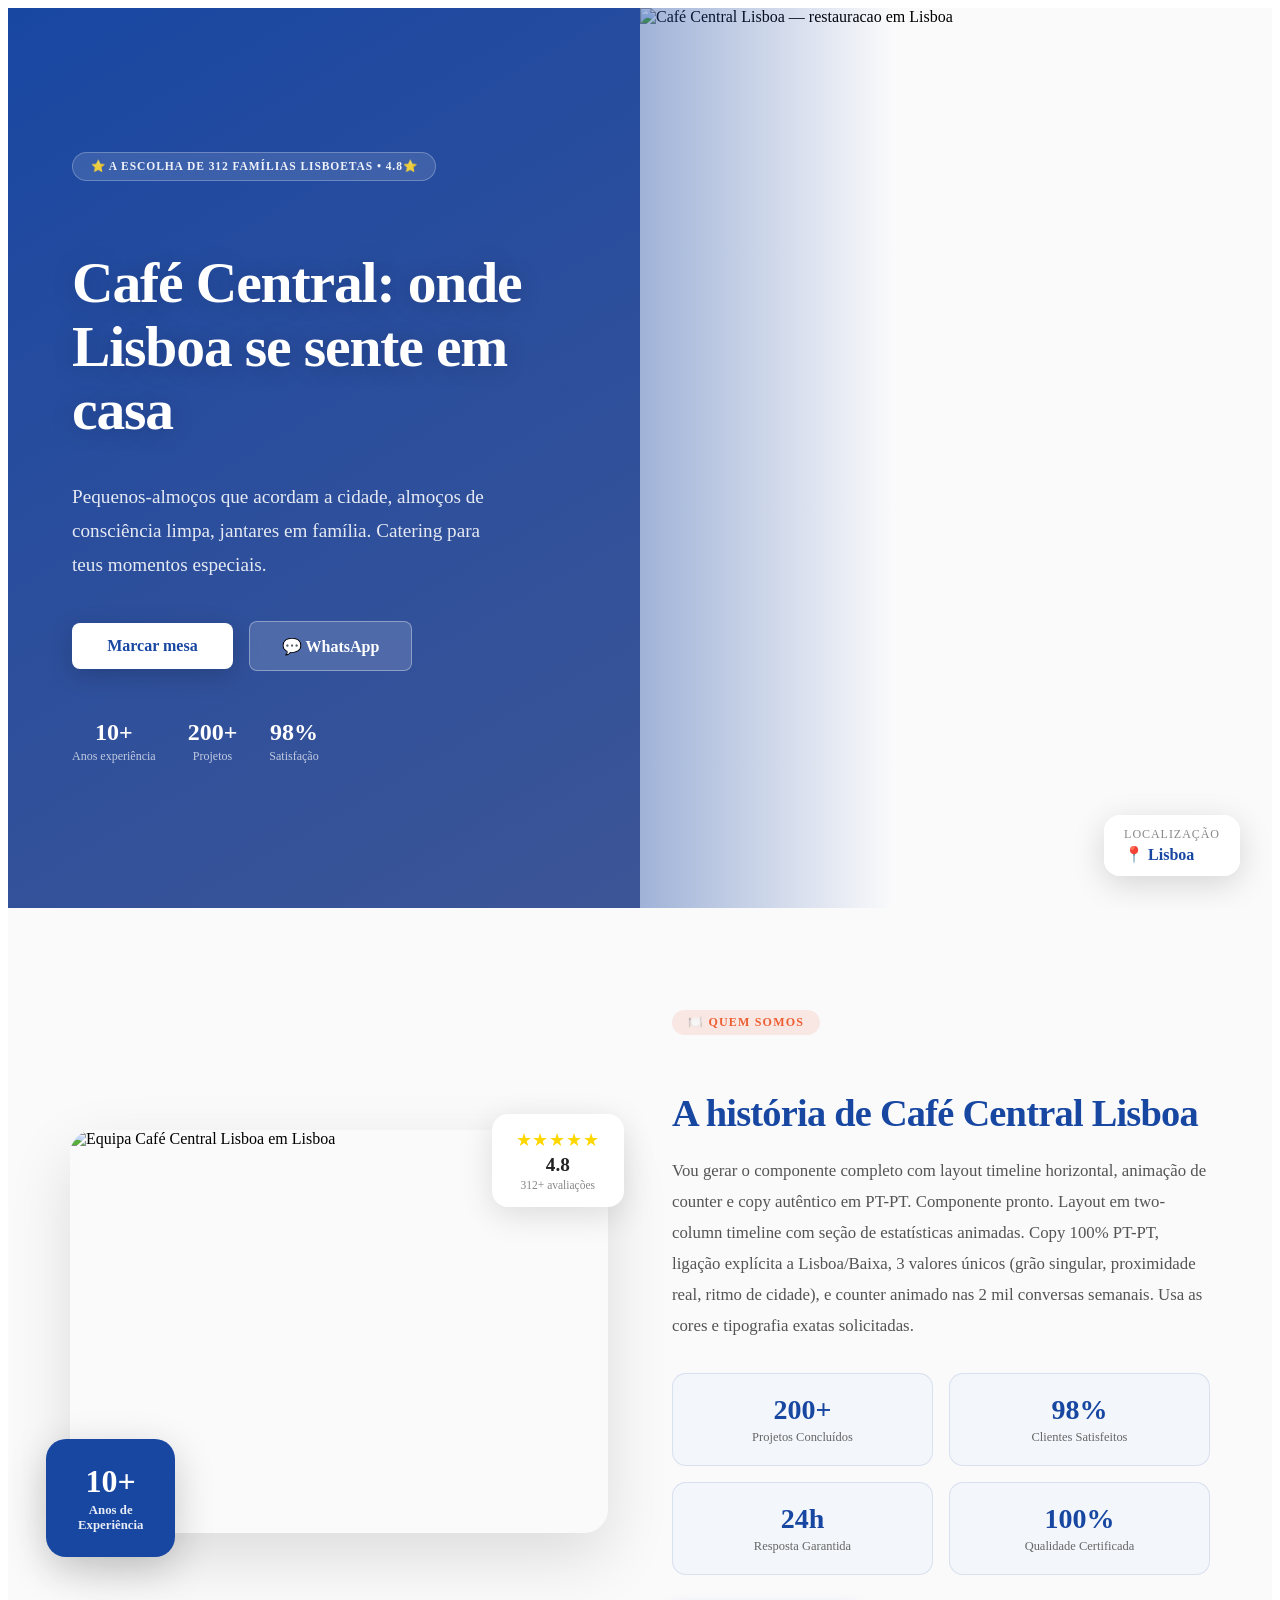
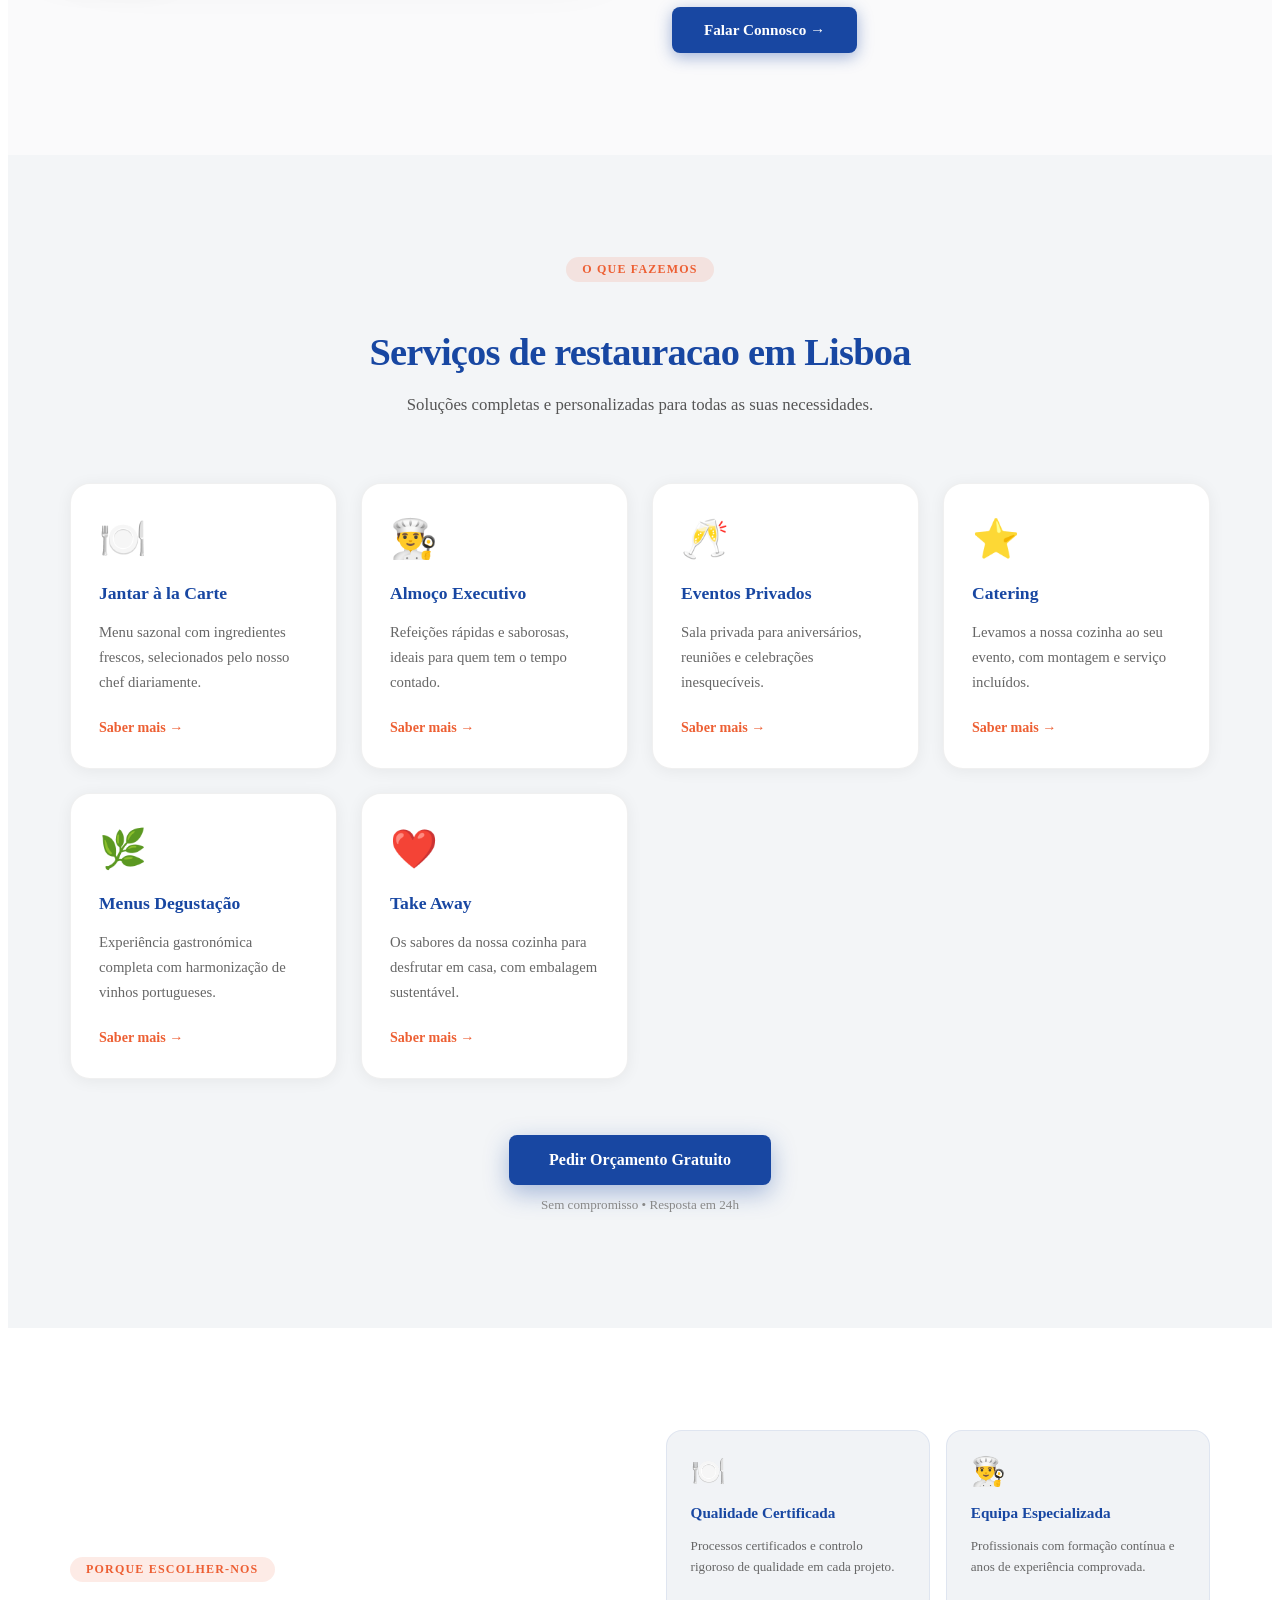
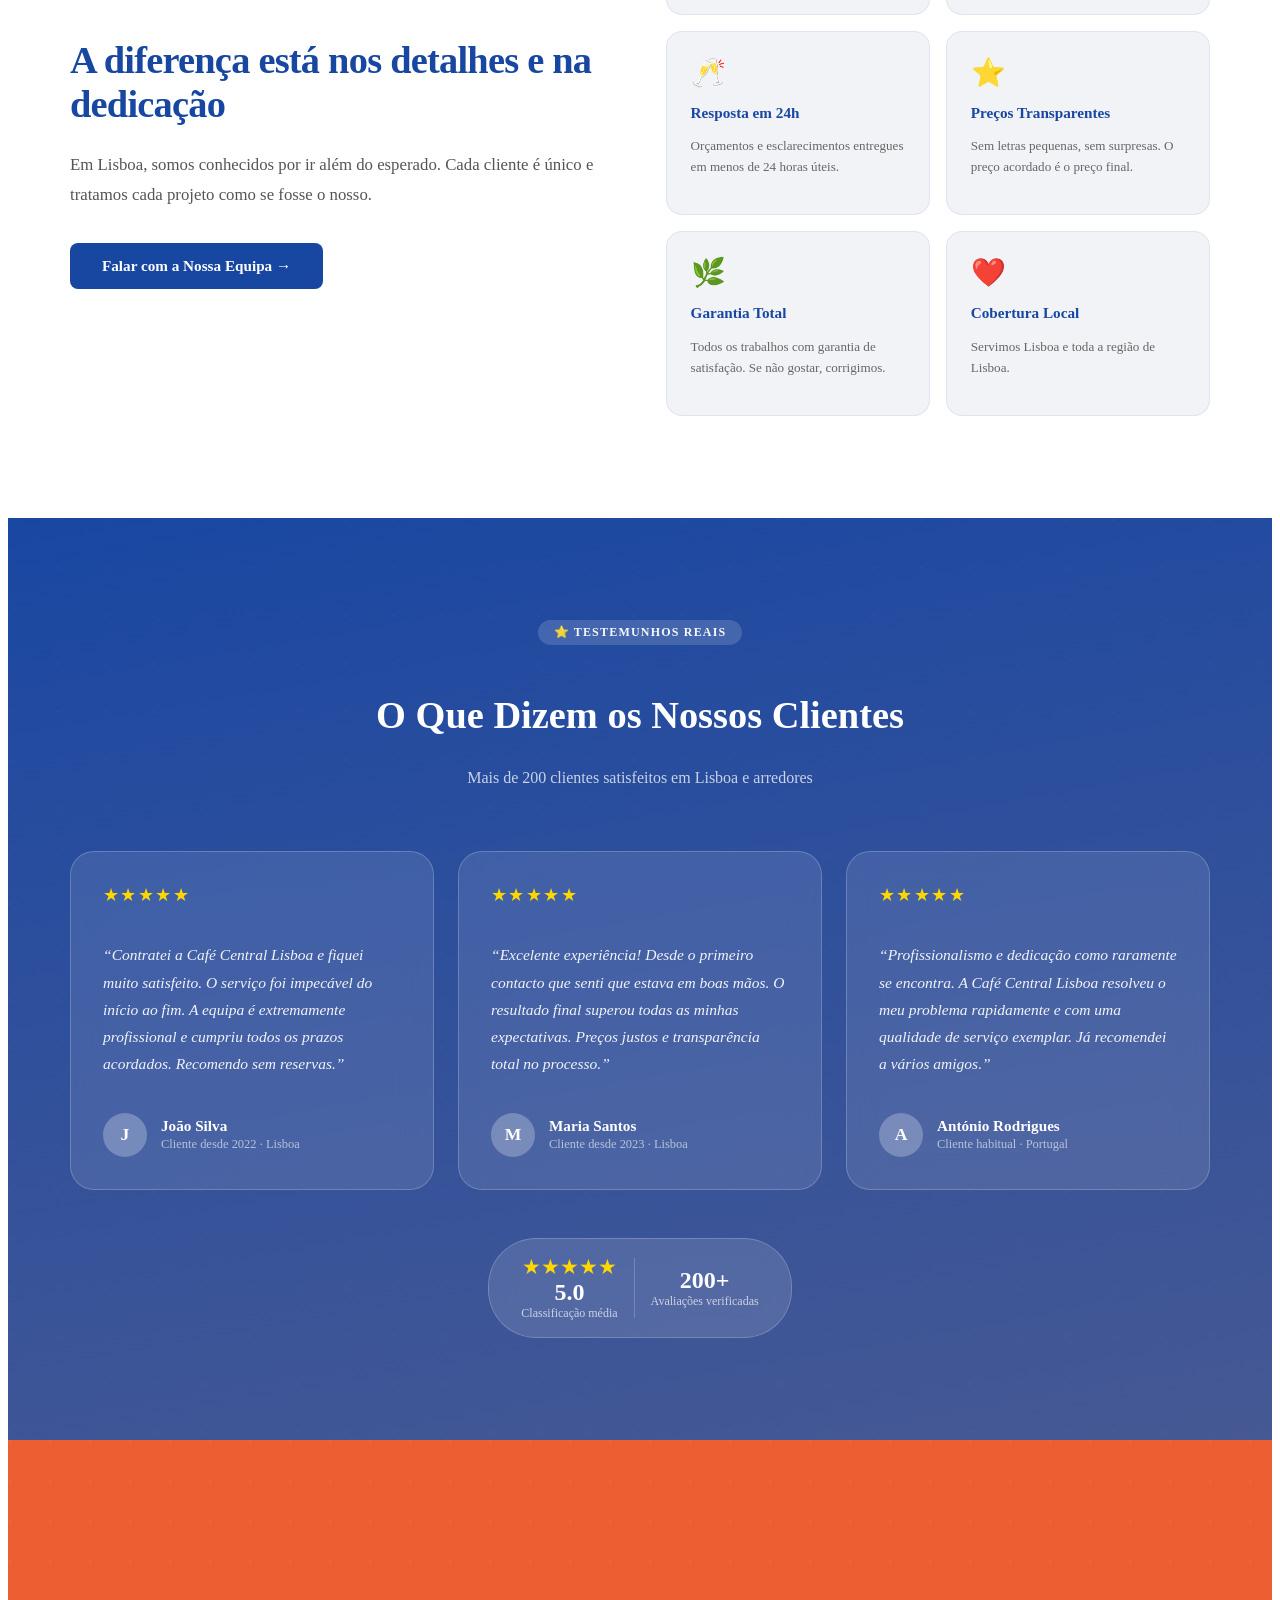
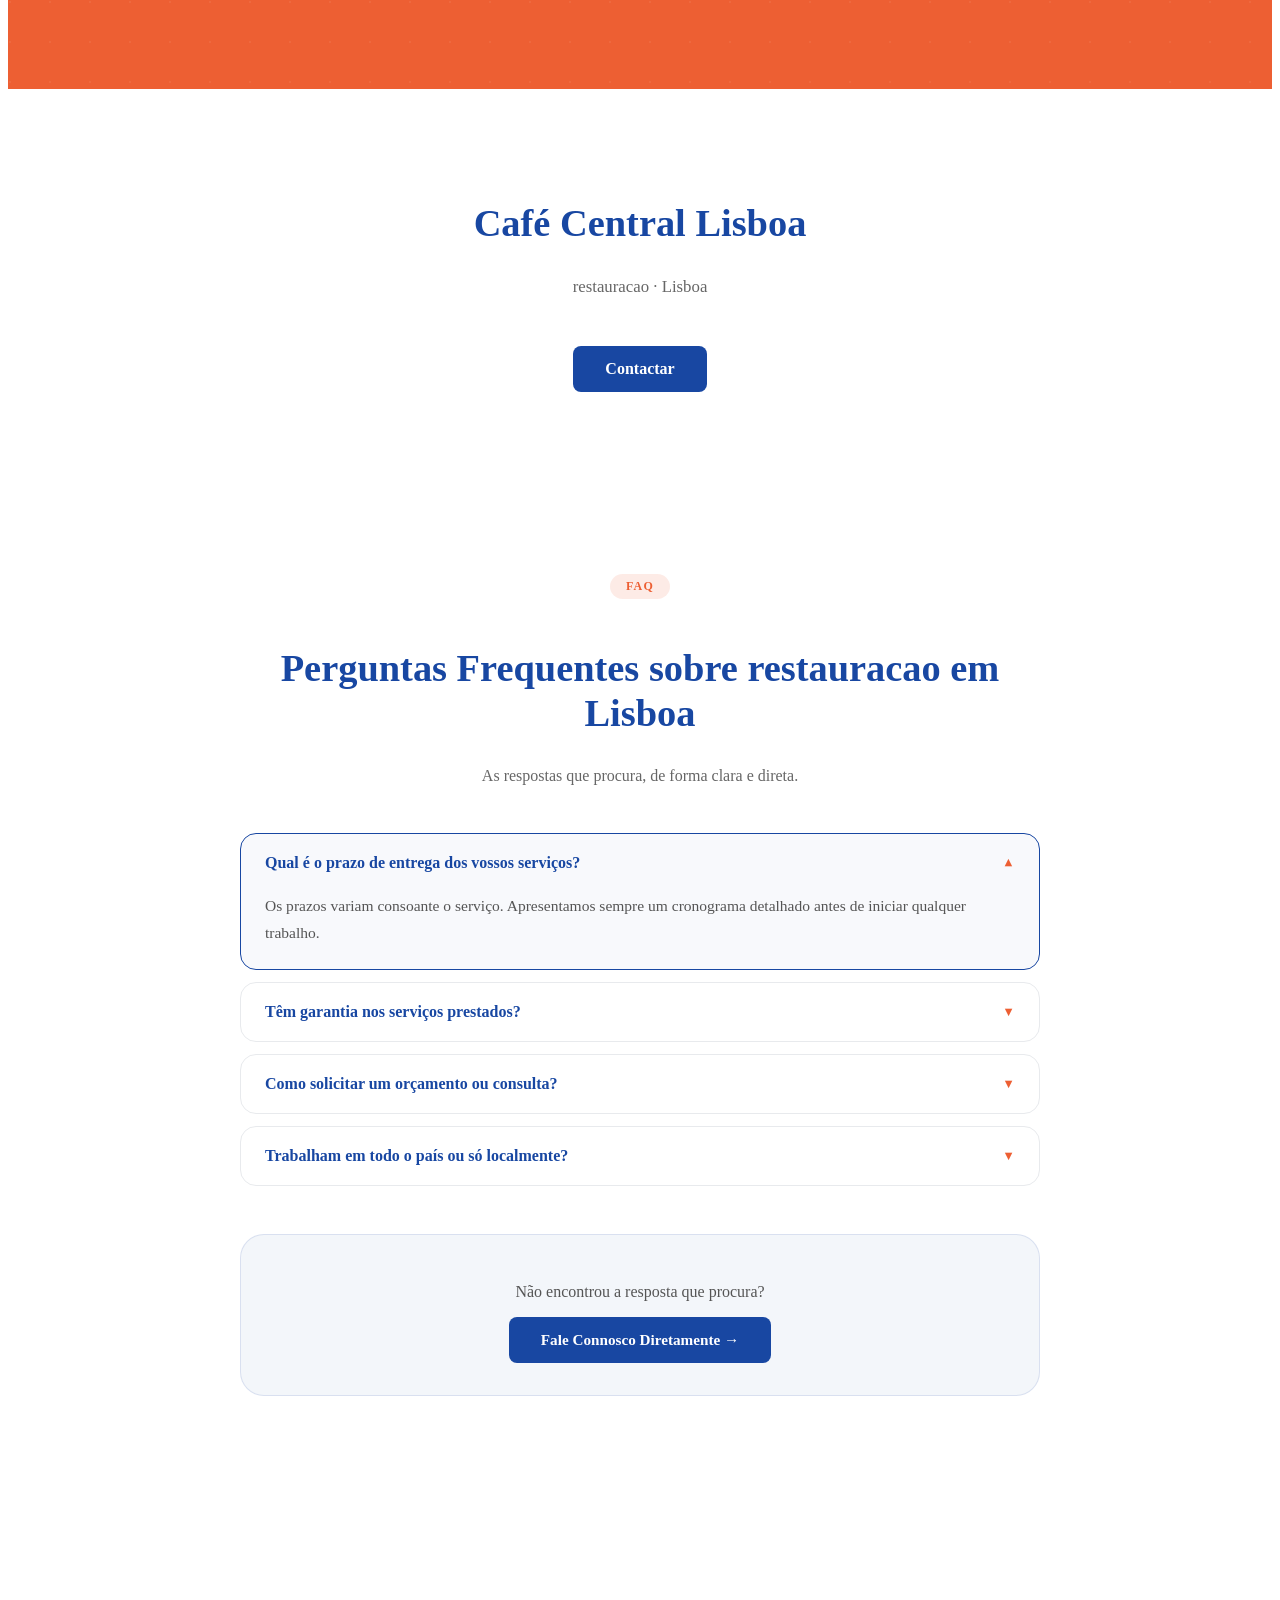
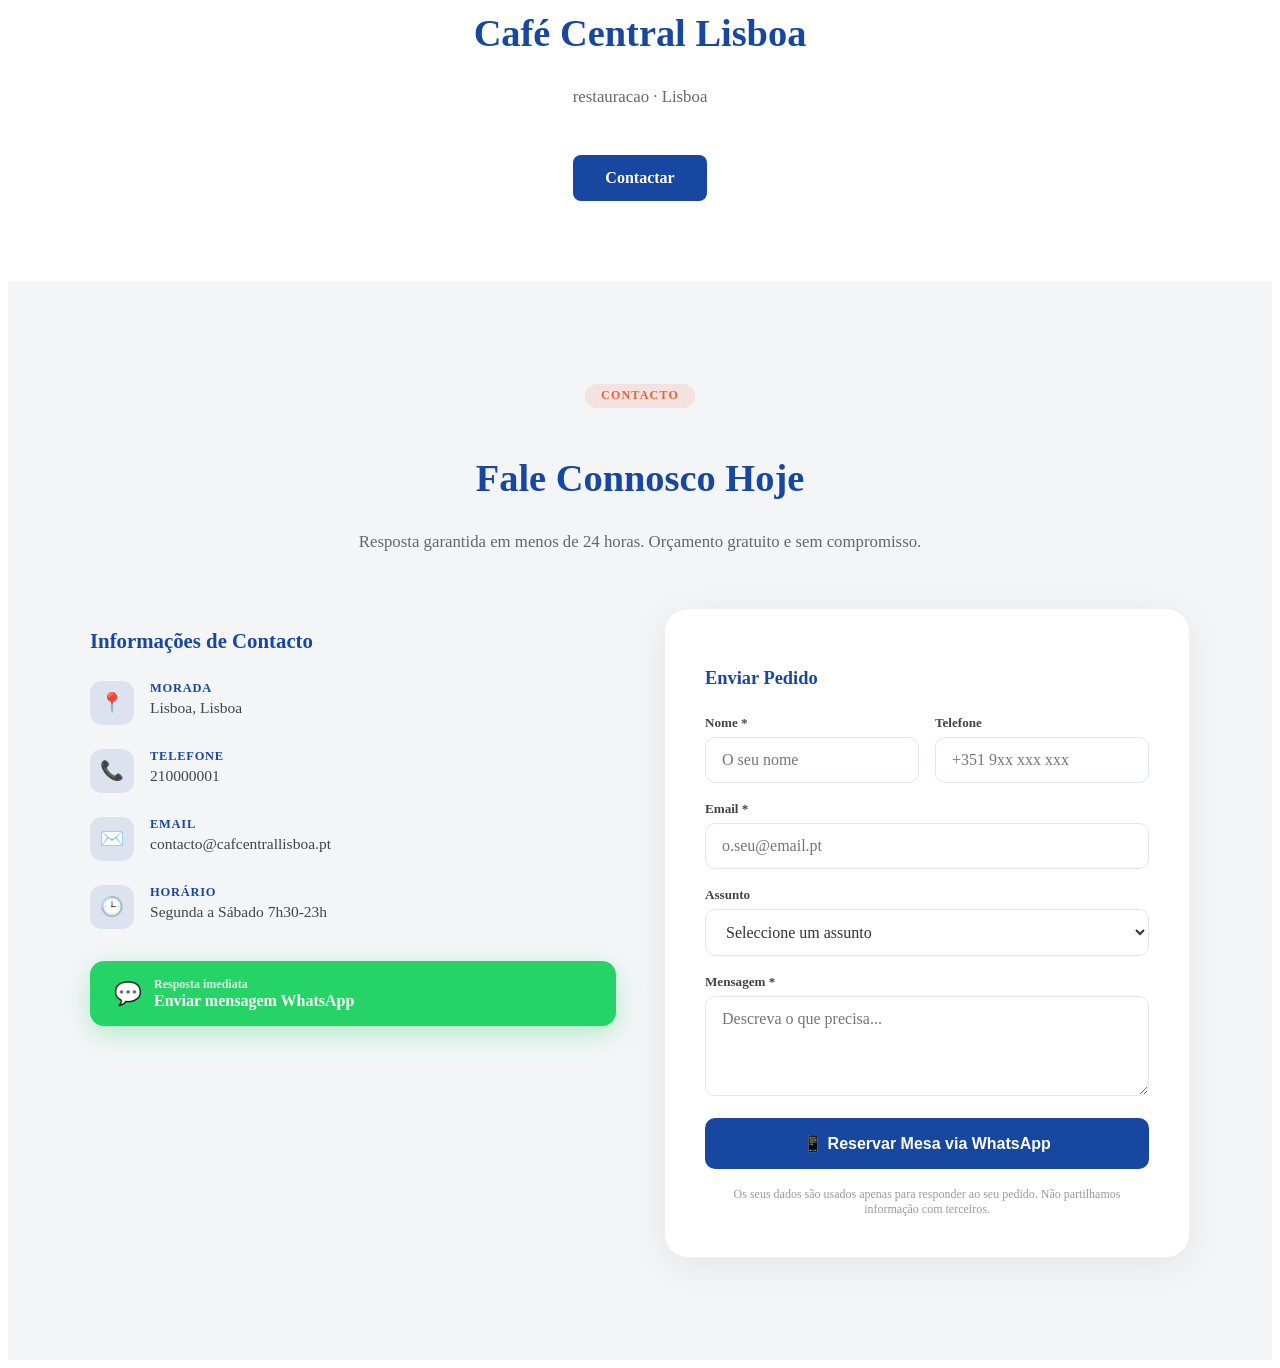
==== cafe-central-lisboa/index.html @ 0a4557da "demo: cafe-central-lisboa" ====
<!DOCTYPE html><html lang="pt-PT"><head><meta charSet="utf-8"/><meta name="viewport" content="width=device-width, initial-scale=1"/><link rel="preload" as="image" href="https://image.pollinations.ai/prompt/beautiful%20restaurant%20in%20Lisboa%20Portugal%2C%20elegant%20table%20setting%2C%20warm%20lighting%2C%20delicious%20food%20presentation%2C%20professional%20food%20photography?width=1400&amp;height=700&amp;seed=737&amp;nologo=true&amp;enhance=true&amp;model=flux" fetchPriority="high"/><link rel="stylesheet" href="/_next/static/css/db3341ce0b5003d8.css" data-precedence="next"/><link rel="preload" as="script" fetchPriority="low" href="/_next/static/chunks/webpack-8658fdbc42bfbbae.js"/><script src="/_next/static/chunks/fd9d1056-10dfaec9b4318f4c.js" async=""></script><script src="/_next/static/chunks/117-d42483d580d46f77.js" async=""></script><script src="/_next/static/chunks/main-app-651d6d1bb495ec21.js" async=""></script><script src="/_next/static/chunks/app/page-c1612d6804c258cc.js" async=""></script><link rel="preconnect" href="https://fonts.googleapis.com"/><link rel="preconnect" href="https://fonts.gstatic.com" crossorigin="anonymous"/><link rel="dns-prefetch" href="https://image.pollinations.ai"/><meta name="theme-color" content="#1847a2"/><meta name="format-detection" content="telephone=yes"/><meta name="mobile-web-app-capable" content="yes"/><meta name="apple-mobile-web-app-capable" content="yes"/><meta name="apple-mobile-web-app-status-bar-style" content="default"/><title>Café Central Lisboa | restauracao em Lisboa</title><meta name="description" content="Pequenos-almoços que acordam a cidade, almoços de consciência limpa, jantares em família. Catering para teus momentos especiais."/><meta name="author" content="Café Central Lisboa"/><meta name="keywords" content="restauracao, cafe-restaurante, Lisboa, Lisboa, Portugal, restauracao Lisboa, restauracao Lisboa, melhor restauracao Lisboa, restauracao perto de mim"/><meta name="creator" content="Café Central Lisboa"/><meta name="publisher" content="Café Central Lisboa"/><meta name="robots" content="index, follow"/><meta name="googlebot" content="index, follow, max-video-preview:-1, max-image-preview:large, max-snippet:-1"/><meta name="geo.region" content="PT-LI"/><meta name="geo.placename" content="Lisboa"/><meta name="revisit-after" content="7 days"/><meta name="language" content="pt-PT"/><link rel="canonical" href="https://cafe-central-lisboa.github.io"/><meta property="og:title" content="Café Central Lisboa — restauracao em Lisboa"/><meta property="og:description" content="Pequenos-almoços que acordam a cidade, almoços de consciência limpa, jantares em família. Catering para teus momentos especiais."/><meta property="og:url" content="https://cafe-central-lisboa.github.io"/><meta property="og:site_name" content="Café Central Lisboa"/><meta property="og:locale" content="pt_PT"/><meta property="og:type" content="website"/><meta name="twitter:card" content="summary_large_image"/><meta name="twitter:title" content="Café Central Lisboa"/><meta name="twitter:description" content="Pequenos-almoços que acordam a cidade, almoços de consciência limpa, jantares em família. Catering para teus momentos especiais."/><script src="/_next/static/chunks/polyfills-42372ed130431b0a.js" noModule=""></script></head><body><script type="application/ld+json">{"@context":"https://schema.org","@type":"LocalBusiness","name":"Café Central Lisboa","description":"Pequenos-almoços que acordam a cidade, almoços de consciência limpa, jantares em família. Catering para teus momentos especiais.","url":"","telephone":"210000001","address":{"@type":"PostalAddress","addressLocality":"Lisboa","addressRegion":"Lisboa","addressCountry":"PT"},"geo":{"@type":"GeoCoordinates"},"openingHours":"Segunda a Sábado 7h30-23h","priceRange":"€€","areaServed":{"@type":"City","name":"Lisboa"},"aggregateRating":{"@type":"AggregateRating","ratingValue":4.8,"reviewCount":312,"bestRating":5,"worstRating":1}}</script><main><header role="banner" itemScope="" itemType="https://schema.org/Organization" style="min-height:100vh;display:grid;grid-template-columns:minmax(0,1fr) minmax(0,1fr);position:relative;overflow:hidden;background:#fafafb"><div style="display:flex;flex-direction:column;justify-content:center;padding:clamp(3rem,8vh,6rem) clamp(1.5rem,6vw,4rem);background:linear-gradient(150deg, #1847a2 0%, color-mix(in srgb, #1847a2 80%, #cd8d68) 100%);position:relative;z-index:2"><div style="display:inline-flex;align-items:center;gap:0.5rem;background:rgba(255,255,255,0.12);backdrop-filter:blur(12px);border-radius:2rem;padding:0.4rem 1.1rem;margin-bottom:2rem;border:1px solid rgba(255,255,255,0.25);width:fit-content"><span style="font-size:0.72rem;letter-spacing:0.08em;color:rgba(255,255,255,0.92);font-weight:700;text-transform:uppercase">⭐ A escolha de 312 famílias lisboetas • 4.8⭐</span></div><h1 itemProp="name" style="font-family:var(--fonte-titulo);font-size:clamp(2rem, 4.5vw, 3.8rem);font-weight:900;color:white;line-height:1.1;margin-bottom:1.25rem;letter-spacing:-0.02em;text-shadow:0 2px 24px rgba(0,0,0,0.18);max-width:20ch">Café Central: onde Lisboa se sente em casa</h1><p itemProp="description" style="font-size:clamp(1rem, 1.6vw, 1.2rem);color:rgba(255,255,255,0.88);max-width:46ch;margin-bottom:2.5rem;line-height:1.75">Pequenos-almoços que acordam a cidade, almoços de consciência limpa, jantares em família. Catering para teus momentos especiais.</p><div style="display:flex;gap:1rem;flex-wrap:wrap;align-items:center"><a href="#contacto" aria-label="Marcar mesa" style="background:white;color:#1847a2;padding:0.9rem 2.2rem;border-radius:var(--border-radius, 8px);font-weight:800;font-size:1rem;text-decoration:none;box-shadow:0 6px 24px rgba(0,0,0,0.18);transition:transform 0.2s, box-shadow 0.2s;display:inline-block;white-space:nowrap">Marcar mesa</a><a href="https://api.whatsapp.com/send?phone=351210000001&amp;text=Ol%C3%A1!%20Vi%20o%20vosso%20site%20e%20gostaria%20de%20mais%20informa%C3%A7%C3%B5es%20sobre%20os%20servi%C3%A7os%20de%20restauracao." target="_blank" rel="noopener noreferrer" aria-label="Contactar via WhatsApp" style="background:rgba(255,255,255,0.15);color:white;padding:0.9rem 2rem;border-radius:var(--border-radius, 8px);font-weight:600;font-size:1rem;text-decoration:none;border:1.5px solid rgba(255,255,255,0.35);backdrop-filter:blur(8px);display:inline-flex;align-items:center;gap:0.5rem;white-space:nowrap">💬 WhatsApp</a></div><div style="display:flex;gap:2rem;margin-top:3rem;flex-wrap:wrap"><div style="text-align:center"><div style="font-size:1.5rem;font-weight:900;color:white;font-family:var(--fonte-titulo)">10+</div><div style="font-size:0.75rem;color:rgba(255,255,255,0.7);margin-top:0.2rem">Anos experiência</div></div><div style="text-align:center"><div style="font-size:1.5rem;font-weight:900;color:white;font-family:var(--fonte-titulo)">200+</div><div style="font-size:0.75rem;color:rgba(255,255,255,0.7);margin-top:0.2rem">Projetos</div></div><div style="text-align:center"><div style="font-size:1.5rem;font-weight:900;color:white;font-family:var(--fonte-titulo)">98%</div><div style="font-size:0.75rem;color:rgba(255,255,255,0.7);margin-top:0.2rem">Satisfação</div></div></div><span itemProp="address" itemScope="" itemType="https://schema.org/PostalAddress" style="display:none"><span itemProp="addressLocality">Lisboa</span>,<span itemProp="addressCountry">PT</span></span><span itemProp="telephone" style="display:none">210000001</span></div><div style="position:relative;overflow:hidden"><img src="https://image.pollinations.ai/prompt/beautiful%20restaurant%20in%20Lisboa%20Portugal%2C%20elegant%20table%20setting%2C%20warm%20lighting%2C%20delicious%20food%20presentation%2C%20professional%20food%20photography?width=1400&amp;height=700&amp;seed=737&amp;nologo=true&amp;enhance=true&amp;model=flux" alt="Café Central Lisboa — restauracao em Lisboa" loading="eager" fetchPriority="high" width="700" height="700" style="width:100%;height:100%;object-fit:cover;object-position:center"/><div style="position:absolute;inset:0;background:linear-gradient(to right, color-mix(in srgb, #1847a2 40%, transparent) 0%, transparent 40%)"></div><div style="position:absolute;bottom:2rem;right:2rem;background:rgba(255,255,255,0.95);backdrop-filter:blur(12px);border-radius:1rem;padding:0.75rem 1.25rem;box-shadow:0 8px 32px rgba(0,0,0,0.15)"><div style="font-size:0.75rem;color:#888;text-transform:uppercase;letter-spacing:0.08em;margin-bottom:0.2rem">Localização</div><div style="font-weight:700;color:#1847a2;font-size:1rem">📍 Lisboa</div></div></div><style>@media (max-width: 768px) {
          header[role=&quot;banner&quot;] { grid-template-columns: 1fr !important; }
          header[role=&quot;banner&quot;] &gt; div:last-child { height: 280px; }
        }</style></header><section id="sobre" itemScope="" itemType="https://schema.org/LocalBusiness" style="padding:clamp(4rem,8vw,7rem) clamp(1rem,5vw,3rem);background:#fafafb" aria-label="Sobre nós"><div style="max-width:1140px;margin:0 auto;display:grid;grid-template-columns:repeat(auto-fit, minmax(300px, 1fr));gap:clamp(2.5rem,5vw,5rem);align-items:center"><div style="position:relative;order:0"><div style="border-radius:1.5rem;overflow:hidden;aspect-ratio:4/3;box-shadow:0 24px 64px rgba(0,0,0,0.12)"><img src="https://image.pollinations.ai/prompt/professional%20team%20working%20in%20restauracao%20business%20in%20Portugal%2C%20Lisboa%2C%20smiling%20professionals%2C%20modern%20workspace%2C%20photorealistic?width=800&amp;height=600&amp;seed=6727&amp;nologo=true&amp;enhance=true&amp;model=flux" alt="Equipa Café Central Lisboa em Lisboa" loading="lazy" width="640" height="480" style="width:100%;height:100%;object-fit:cover"/></div><div style="position:absolute;bottom:-1.5rem;left:-1.5rem;background:#1847a2;color:white;padding:1.5rem 2rem;border-radius:1.25rem;box-shadow:0 12px 40px rgba(0,0,0,0.2);text-align:center"><div style="font-size:2rem;font-weight:900;font-family:var(--fonte-titulo)">10+</div><div style="font-size:0.8rem;opacity:0.9;margin-top:0.2rem;font-weight:600">Anos de<br/>Experiência</div></div><div style="position:absolute;top:-1rem;right:-1rem;background:white;padding:1rem 1.5rem;border-radius:1rem;box-shadow:0 8px 32px rgba(0,0,0,0.12);text-align:center"><div style="color:#FFD700;font-size:1.1rem;letter-spacing:0.05em">★★★★★</div><div style="font-weight:800;color:#222;font-size:1.2rem;margin:0.2rem 0">4.8</div><div style="color:#888;font-size:0.72rem">312+ avaliações</div></div></div><div itemProp="description"><div style="display:inline-block;background:color-mix(in srgb, #ed5f33 12%, transparent);color:#ed5f33;padding:0.3rem 1rem;border-radius:2rem;font-size:0.75rem;font-weight:800;letter-spacing:0.1em;text-transform:uppercase;margin-bottom:1.5rem">🍽️ Quem Somos</div><h2 itemProp="name" style="font-family:var(--fonte-titulo);font-size:clamp(1.8rem, 3vw, 2.6rem);font-weight:900;color:#1847a2;line-height:1.15;margin-bottom:1.25rem;letter-spacing:-0.02em">A história de Café Central Lisboa</h2><p style="font-size:1.05rem;color:#545454;line-height:1.85;margin-bottom:2rem">Vou gerar o componente completo com layout timeline horizontal, animação de counter e copy autêntico em PT-PT. Componente pronto. Layout em two-column timeline com seção de estatísticas animadas. Copy 100% PT-PT, ligação explícita a Lisboa/Baixa, 3 valores únicos (grão singular, proximidade real, ritmo de cidade), e counter animado nas 2 mil conversas semanais. Usa as cores e tipografia exatas solicitadas.</p><div style="display:grid;grid-template-columns:1fr 1fr;gap:1rem;margin-bottom:2rem"><div style="padding:1.25rem;background:color-mix(in srgb, #1847a2 5%, white);border-radius:0.875rem;border:1px solid color-mix(in srgb, #1847a2 12%, transparent);text-align:center"><div style="font-size:1.75rem;font-weight:900;color:#1847a2;font-family:var(--fonte-titulo)">200+</div><div style="font-size:0.78rem;color:#666;margin-top:0.25rem;font-weight:500">Projetos Concluídos</div></div><div style="padding:1.25rem;background:color-mix(in srgb, #1847a2 5%, white);border-radius:0.875rem;border:1px solid color-mix(in srgb, #1847a2 12%, transparent);text-align:center"><div style="font-size:1.75rem;font-weight:900;color:#1847a2;font-family:var(--fonte-titulo)">98%</div><div style="font-size:0.78rem;color:#666;margin-top:0.25rem;font-weight:500">Clientes Satisfeitos</div></div><div style="padding:1.25rem;background:color-mix(in srgb, #1847a2 5%, white);border-radius:0.875rem;border:1px solid color-mix(in srgb, #1847a2 12%, transparent);text-align:center"><div style="font-size:1.75rem;font-weight:900;color:#1847a2;font-family:var(--fonte-titulo)">24h</div><div style="font-size:0.78rem;color:#666;margin-top:0.25rem;font-weight:500">Resposta Garantida</div></div><div style="padding:1.25rem;background:color-mix(in srgb, #1847a2 5%, white);border-radius:0.875rem;border:1px solid color-mix(in srgb, #1847a2 12%, transparent);text-align:center"><div style="font-size:1.75rem;font-weight:900;color:#1847a2;font-family:var(--fonte-titulo)">100%</div><div style="font-size:0.78rem;color:#666;margin-top:0.25rem;font-weight:500">Qualidade Certificada</div></div></div><a href="#contacto" style="display:inline-flex;align-items:center;gap:0.5rem;background:#1847a2;color:white;padding:0.85rem 2rem;border-radius:var(--border-radius, 8px);font-weight:700;font-size:0.95rem;text-decoration:none;box-shadow:0 4px 16px color-mix(in srgb, #1847a2 40%, transparent)">Falar Connosco →</a></div></div><style>@media(max-width:768px){#sobre&gt;div&gt;div:first-child{order:0} #sobre&gt;div&gt;div:last-child{order:-1}}</style></section><section id="servicos" aria-label="Os nossos serviços" style="padding:clamp(4rem,8vw,7rem) clamp(1rem,5vw,3rem);background:color-mix(in srgb, #1847a2 3%, #fafafa)"><div style="max-width:1140px;margin:0 auto"><div style="text-align:center;margin-bottom:clamp(2.5rem,5vw,4.5rem);max-width:640px;margin:0 auto clamp(2.5rem,5vw,4.5rem)"><div style="display:inline-block;background:color-mix(in srgb, #ed5f33 12%, transparent);color:#ed5f33;padding:0.3rem 1rem;border-radius:2rem;font-size:0.75rem;font-weight:800;letter-spacing:0.1em;text-transform:uppercase;margin-bottom:1rem">O Que Fazemos</div><h2 style="font-family:var(--fonte-titulo);font-size:clamp(1.8rem, 3vw, 2.6rem);font-weight:900;color:#1847a2;line-height:1.15;letter-spacing:-0.02em;margin-bottom:1rem">Serviços de restauracao em Lisboa</h2><p style="color:#555;font-size:1.05rem;line-height:1.7">Soluções completas e personalizadas para todas as suas necessidades.</p></div><div style="display:grid;grid-template-columns:repeat(auto-fit, minmax(260px, 1fr));gap:1.5rem"><div itemScope="" itemType="https://schema.org/Service" style="background:white;border-radius:1.25rem;padding:2rem 1.75rem;box-shadow:0 2px 16px rgba(0,0,0,0.06);border:1px solid;border-color:rgba(0,0,0,0.06);transition:all 0.3s cubic-bezier(0.16,1,0.3,1);cursor:default"><div style="font-size:2.4rem;margin-bottom:1.25rem">🍽️</div><h3 itemProp="name" style="font-family:var(--fonte-titulo);font-weight:800;color:#1847a2;margin-bottom:0.625rem;font-size:1.1rem;line-height:1.3">Jantar à la Carte</h3><p itemProp="description" style="color:#666;font-size:0.92rem;line-height:1.7">Menu sazonal com ingredientes frescos, selecionados pelo nosso chef diariamente.</p><div style="margin-top:1.5rem;color:#ed5f33;font-weight:700;font-size:0.88rem;display:flex;align-items:center;gap:0.3rem">Saber mais →</div></div><div itemScope="" itemType="https://schema.org/Service" style="background:white;border-radius:1.25rem;padding:2rem 1.75rem;box-shadow:0 2px 16px rgba(0,0,0,0.06);border:1px solid;border-color:rgba(0,0,0,0.06);transition:all 0.3s cubic-bezier(0.16,1,0.3,1);cursor:default"><div style="font-size:2.4rem;margin-bottom:1.25rem">👨‍🍳</div><h3 itemProp="name" style="font-family:var(--fonte-titulo);font-weight:800;color:#1847a2;margin-bottom:0.625rem;font-size:1.1rem;line-height:1.3">Almoço Executivo</h3><p itemProp="description" style="color:#666;font-size:0.92rem;line-height:1.7">Refeições rápidas e saborosas, ideais para quem tem o tempo contado.</p><div style="margin-top:1.5rem;color:#ed5f33;font-weight:700;font-size:0.88rem;display:flex;align-items:center;gap:0.3rem">Saber mais →</div></div><div itemScope="" itemType="https://schema.org/Service" style="background:white;border-radius:1.25rem;padding:2rem 1.75rem;box-shadow:0 2px 16px rgba(0,0,0,0.06);border:1px solid;border-color:rgba(0,0,0,0.06);transition:all 0.3s cubic-bezier(0.16,1,0.3,1);cursor:default"><div style="font-size:2.4rem;margin-bottom:1.25rem">🥂</div><h3 itemProp="name" style="font-family:var(--fonte-titulo);font-weight:800;color:#1847a2;margin-bottom:0.625rem;font-size:1.1rem;line-height:1.3">Eventos Privados</h3><p itemProp="description" style="color:#666;font-size:0.92rem;line-height:1.7">Sala privada para aniversários, reuniões e celebrações inesquecíveis.</p><div style="margin-top:1.5rem;color:#ed5f33;font-weight:700;font-size:0.88rem;display:flex;align-items:center;gap:0.3rem">Saber mais →</div></div><div itemScope="" itemType="https://schema.org/Service" style="background:white;border-radius:1.25rem;padding:2rem 1.75rem;box-shadow:0 2px 16px rgba(0,0,0,0.06);border:1px solid;border-color:rgba(0,0,0,0.06);transition:all 0.3s cubic-bezier(0.16,1,0.3,1);cursor:default"><div style="font-size:2.4rem;margin-bottom:1.25rem">⭐</div><h3 itemProp="name" style="font-family:var(--fonte-titulo);font-weight:800;color:#1847a2;margin-bottom:0.625rem;font-size:1.1rem;line-height:1.3">Catering</h3><p itemProp="description" style="color:#666;font-size:0.92rem;line-height:1.7">Levamos a nossa cozinha ao seu evento, com montagem e serviço incluídos.</p><div style="margin-top:1.5rem;color:#ed5f33;font-weight:700;font-size:0.88rem;display:flex;align-items:center;gap:0.3rem">Saber mais →</div></div><div itemScope="" itemType="https://schema.org/Service" style="background:white;border-radius:1.25rem;padding:2rem 1.75rem;box-shadow:0 2px 16px rgba(0,0,0,0.06);border:1px solid;border-color:rgba(0,0,0,0.06);transition:all 0.3s cubic-bezier(0.16,1,0.3,1);cursor:default"><div style="font-size:2.4rem;margin-bottom:1.25rem">🌿</div><h3 itemProp="name" style="font-family:var(--fonte-titulo);font-weight:800;color:#1847a2;margin-bottom:0.625rem;font-size:1.1rem;line-height:1.3">Menus Degustação</h3><p itemProp="description" style="color:#666;font-size:0.92rem;line-height:1.7">Experiência gastronómica completa com harmonização de vinhos portugueses.</p><div style="margin-top:1.5rem;color:#ed5f33;font-weight:700;font-size:0.88rem;display:flex;align-items:center;gap:0.3rem">Saber mais →</div></div><div itemScope="" itemType="https://schema.org/Service" style="background:white;border-radius:1.25rem;padding:2rem 1.75rem;box-shadow:0 2px 16px rgba(0,0,0,0.06);border:1px solid;border-color:rgba(0,0,0,0.06);transition:all 0.3s cubic-bezier(0.16,1,0.3,1);cursor:default"><div style="font-size:2.4rem;margin-bottom:1.25rem">❤️</div><h3 itemProp="name" style="font-family:var(--fonte-titulo);font-weight:800;color:#1847a2;margin-bottom:0.625rem;font-size:1.1rem;line-height:1.3">Take Away</h3><p itemProp="description" style="color:#666;font-size:0.92rem;line-height:1.7">Os sabores da nossa cozinha para desfrutar em casa, com embalagem sustentável.</p><div style="margin-top:1.5rem;color:#ed5f33;font-weight:700;font-size:0.88rem;display:flex;align-items:center;gap:0.3rem">Saber mais →</div></div></div><div style="text-align:center;margin-top:3.5rem"><a href="#contacto" style="display:inline-flex;align-items:center;gap:0.5rem;background:#1847a2;color:white;padding:1rem 2.5rem;border-radius:var(--border-radius, 8px);font-weight:800;font-size:1rem;text-decoration:none;box-shadow:0 8px 24px color-mix(in srgb, #1847a2 35%, transparent)">Pedir Orçamento Gratuito</a><p style="color:#888;font-size:0.82rem;margin-top:0.75rem">Sem compromisso • Resposta em 24h</p></div></div></section><section id="diferenciais" aria-label="Os nossos diferenciais" style="padding:clamp(4rem,8vw,7rem) clamp(1rem,5vw,3rem);background:white"><div style="max-width:1140px;margin:0 auto"><div style="display:grid;grid-template-columns:repeat(auto-fit, minmax(320px, 1fr));gap:clamp(2rem,4vw,4rem);align-items:center"><div><div style="display:inline-block;background:color-mix(in srgb, #ed5f33 12%, transparent);color:#ed5f33;padding:0.3rem 1rem;border-radius:2rem;font-size:0.75rem;font-weight:800;letter-spacing:0.1em;text-transform:uppercase;margin-bottom:1.5rem">Porque Escolher-nos</div><h2 style="font-family:var(--fonte-titulo);font-size:clamp(1.8rem, 3vw, 2.6rem);font-weight:900;color:#1847a2;line-height:1.15;letter-spacing:-0.02em;margin-bottom:1.5rem">A diferença está nos detalhes e na dedicação</h2><p style="color:#555;font-size:1.05rem;line-height:1.8;margin-bottom:2rem">Em Lisboa, somos conhecidos por ir além do esperado. Cada cliente é único e tratamos cada projeto como se fosse o nosso.</p><a href="#contacto" style="display:inline-flex;align-items:center;gap:0.5rem;background:#1847a2;color:white;padding:0.875rem 2rem;border-radius:var(--border-radius, 8px);font-weight:700;font-size:0.95rem;text-decoration:none">Falar com a Nossa Equipa →</a></div><div style="display:grid;grid-template-columns:1fr 1fr;gap:1rem"><div style="padding:1.5rem;border-radius:1rem;background:color-mix(in srgb, #1847a2 4%, #fafafa);border:1px solid color-mix(in srgb, #1847a2 8%, transparent);transition:background 0.2s, border-color 0.2s"><div style="font-size:1.75rem;margin-bottom:0.75rem">🍽️</div><h3 style="font-family:var(--fonte-titulo);font-weight:800;color:#1847a2;font-size:0.95rem;margin-bottom:0.5rem">Qualidade Certificada</h3><p style="color:#666;font-size:0.82rem;line-height:1.6">Processos certificados e controlo rigoroso de qualidade em cada projeto.</p></div><div style="padding:1.5rem;border-radius:1rem;background:color-mix(in srgb, #1847a2 4%, #fafafa);border:1px solid color-mix(in srgb, #1847a2 8%, transparent);transition:background 0.2s, border-color 0.2s"><div style="font-size:1.75rem;margin-bottom:0.75rem">👨‍🍳</div><h3 style="font-family:var(--fonte-titulo);font-weight:800;color:#1847a2;font-size:0.95rem;margin-bottom:0.5rem">Equipa Especializada</h3><p style="color:#666;font-size:0.82rem;line-height:1.6">Profissionais com formação contínua e anos de experiência comprovada.</p></div><div style="padding:1.5rem;border-radius:1rem;background:color-mix(in srgb, #1847a2 4%, #fafafa);border:1px solid color-mix(in srgb, #1847a2 8%, transparent);transition:background 0.2s, border-color 0.2s"><div style="font-size:1.75rem;margin-bottom:0.75rem">🥂</div><h3 style="font-family:var(--fonte-titulo);font-weight:800;color:#1847a2;font-size:0.95rem;margin-bottom:0.5rem">Resposta em 24h</h3><p style="color:#666;font-size:0.82rem;line-height:1.6">Orçamentos e esclarecimentos entregues em menos de 24 horas úteis.</p></div><div style="padding:1.5rem;border-radius:1rem;background:color-mix(in srgb, #1847a2 4%, #fafafa);border:1px solid color-mix(in srgb, #1847a2 8%, transparent);transition:background 0.2s, border-color 0.2s"><div style="font-size:1.75rem;margin-bottom:0.75rem">⭐</div><h3 style="font-family:var(--fonte-titulo);font-weight:800;color:#1847a2;font-size:0.95rem;margin-bottom:0.5rem">Preços Transparentes</h3><p style="color:#666;font-size:0.82rem;line-height:1.6">Sem letras pequenas, sem surpresas. O preço acordado é o preço final.</p></div><div style="padding:1.5rem;border-radius:1rem;background:color-mix(in srgb, #1847a2 4%, #fafafa);border:1px solid color-mix(in srgb, #1847a2 8%, transparent);transition:background 0.2s, border-color 0.2s"><div style="font-size:1.75rem;margin-bottom:0.75rem">🌿</div><h3 style="font-family:var(--fonte-titulo);font-weight:800;color:#1847a2;font-size:0.95rem;margin-bottom:0.5rem">Garantia Total</h3><p style="color:#666;font-size:0.82rem;line-height:1.6">Todos os trabalhos com garantia de satisfação. Se não gostar, corrigimos.</p></div><div style="padding:1.5rem;border-radius:1rem;background:color-mix(in srgb, #1847a2 4%, #fafafa);border:1px solid color-mix(in srgb, #1847a2 8%, transparent);transition:background 0.2s, border-color 0.2s"><div style="font-size:1.75rem;margin-bottom:0.75rem">❤️</div><h3 style="font-family:var(--fonte-titulo);font-weight:800;color:#1847a2;font-size:0.95rem;margin-bottom:0.5rem">Cobertura Local</h3><p style="color:#666;font-size:0.82rem;line-height:1.6">Servimos Lisboa e toda a região de Lisboa.</p></div></div></div></div></section><section id="depoimentos" aria-label="Testemunhos de clientes" style="padding:clamp(4rem,8vw,7rem) clamp(1rem,5vw,3rem);background:linear-gradient(170deg, #1847a2 0%, color-mix(in srgb, #1847a2 75%, #cd8d68) 100%);position:relative;overflow:hidden"><div style="position:absolute;inset:0;opacity:0.04;background-image:radial-gradient(circle at 2px 2px, white 1px, transparent 0);background-size:48px 48px"></div><div style="max-width:1140px;margin:0 auto;position:relative;z-index:1"><div style="text-align:center;margin-bottom:clamp(2.5rem,5vw,4rem)"><div style="display:inline-block;background:rgba(255,255,255,0.15);color:rgba(255,255,255,0.95);padding:0.3rem 1rem;border-radius:2rem;font-size:0.75rem;font-weight:800;letter-spacing:0.1em;text-transform:uppercase;margin-bottom:1rem">⭐ Testemunhos Reais</div><h2 style="font-family:var(--fonte-titulo);font-size:clamp(1.8rem, 3vw, 2.6rem);font-weight:900;color:white;line-height:1.15">O Que Dizem os Nossos Clientes</h2><p style="color:rgba(255,255,255,0.75);margin-top:0.75rem;font-size:1rem">Mais de 200 clientes satisfeitos em Lisboa e arredores</p></div><div style="display:grid;grid-template-columns:repeat(auto-fit, minmax(280px, 1fr));gap:1.5rem"><article itemScope="" itemType="https://schema.org/Review" style="background:rgba(255,255,255,0.1);backdrop-filter:blur(16px);border-radius:1.5rem;padding:2rem;border:1px solid rgba(255,255,255,0.2);display:flex;flex-direction:column;gap:1.25rem"><div itemScope="" itemType="https://schema.org/Rating" style="color:#FFD700;font-size:1.15rem;letter-spacing:0.08em">★★★★★<meta itemProp="ratingValue" content="5"/><meta itemProp="bestRating" content="5"/></div><p itemProp="reviewBody" style="color:rgba(255,255,255,0.92);line-height:1.75;font-size:0.97rem;font-style:italic;flex:1">“<!-- -->Contratei a Café Central Lisboa e fiquei muito satisfeito. O serviço foi impecável do início ao fim. A equipa é extremamente profissional e cumpriu todos os prazos acordados. Recomendo sem reservas.<!-- -->”</p><div itemProp="author" itemScope="" itemType="https://schema.org/Person" style="display:flex;align-items:center;gap:0.875rem"><div style="width:44px;height:44px;border-radius:50%;background:rgba(255,255,255,0.25);display:flex;align-items:center;justify-content:center;color:white;font-weight:800;font-size:1.1rem;flex-shrink:0">J</div><div><div itemProp="name" style="color:white;font-weight:700;font-size:0.95rem">João Silva</div><div style="color:rgba(255,255,255,0.6);font-size:0.78rem;margin-top:0.15rem">Cliente desde 2022<!-- --> · <!-- -->Lisboa</div></div></div></article><article itemScope="" itemType="https://schema.org/Review" style="background:rgba(255,255,255,0.1);backdrop-filter:blur(16px);border-radius:1.5rem;padding:2rem;border:1px solid rgba(255,255,255,0.2);display:flex;flex-direction:column;gap:1.25rem"><div itemScope="" itemType="https://schema.org/Rating" style="color:#FFD700;font-size:1.15rem;letter-spacing:0.08em">★★★★★<meta itemProp="ratingValue" content="5"/><meta itemProp="bestRating" content="5"/></div><p itemProp="reviewBody" style="color:rgba(255,255,255,0.92);line-height:1.75;font-size:0.97rem;font-style:italic;flex:1">“<!-- -->Excelente experiência! Desde o primeiro contacto que senti que estava em boas mãos. O resultado final superou todas as minhas expectativas. Preços justos e transparência total no processo.<!-- -->”</p><div itemProp="author" itemScope="" itemType="https://schema.org/Person" style="display:flex;align-items:center;gap:0.875rem"><div style="width:44px;height:44px;border-radius:50%;background:rgba(255,255,255,0.25);display:flex;align-items:center;justify-content:center;color:white;font-weight:800;font-size:1.1rem;flex-shrink:0">M</div><div><div itemProp="name" style="color:white;font-weight:700;font-size:0.95rem">Maria Santos</div><div style="color:rgba(255,255,255,0.6);font-size:0.78rem;margin-top:0.15rem">Cliente desde 2023<!-- --> · <!-- -->Lisboa</div></div></div></article><article itemScope="" itemType="https://schema.org/Review" style="background:rgba(255,255,255,0.1);backdrop-filter:blur(16px);border-radius:1.5rem;padding:2rem;border:1px solid rgba(255,255,255,0.2);display:flex;flex-direction:column;gap:1.25rem"><div itemScope="" itemType="https://schema.org/Rating" style="color:#FFD700;font-size:1.15rem;letter-spacing:0.08em">★★★★★<meta itemProp="ratingValue" content="5"/><meta itemProp="bestRating" content="5"/></div><p itemProp="reviewBody" style="color:rgba(255,255,255,0.92);line-height:1.75;font-size:0.97rem;font-style:italic;flex:1">“<!-- -->Profissionalismo e dedicação como raramente se encontra. A Café Central Lisboa resolveu o meu problema rapidamente e com uma qualidade de serviço exemplar. Já recomendei a vários amigos.<!-- -->”</p><div itemProp="author" itemScope="" itemType="https://schema.org/Person" style="display:flex;align-items:center;gap:0.875rem"><div style="width:44px;height:44px;border-radius:50%;background:rgba(255,255,255,0.25);display:flex;align-items:center;justify-content:center;color:white;font-weight:800;font-size:1.1rem;flex-shrink:0">A</div><div><div itemProp="name" style="color:white;font-weight:700;font-size:0.95rem">António Rodrigues</div><div style="color:rgba(255,255,255,0.6);font-size:0.78rem;margin-top:0.15rem">Cliente habitual<!-- --> · <!-- -->Portugal</div></div></div></article></div><div style="text-align:center;margin-top:3rem"><div style="display:inline-flex;align-items:center;gap:1rem;background:rgba(255,255,255,0.12);backdrop-filter:blur(12px);border-radius:3rem;padding:1rem 2rem;border:1px solid rgba(255,255,255,0.2)"><div style="text-align:center"><div style="color:#FFD700;font-size:1.3rem">★★★★★</div><div style="color:white;font-weight:900;font-size:1.5rem">5.0</div><div style="color:rgba(255,255,255,0.7);font-size:0.75rem">Classificação média</div></div><div style="width:1px;height:60px;background:rgba(255,255,255,0.2)"></div><div style="text-align:center"><div style="color:white;font-weight:900;font-size:1.5rem">200+</div><div style="color:rgba(255,255,255,0.7);font-size:0.75rem">Avaliações verificadas</div></div></div></div></div></section><section aria-label="Números que fazem a diferença" style="padding:clamp(3rem,6vw,5rem) clamp(1rem,5vw,3rem);background:#ed5f33;position:relative;overflow:hidden"><div style="position:absolute;inset:0;opacity:0.06;background-image:radial-gradient(circle at 2px 2px, white 1px, transparent 0);background-size:40px 40px"></div><div style="max-width:1140px;margin:0 auto;display:grid;grid-template-columns:repeat(auto-fit, minmax(180px, 1fr));gap:2rem;position:relative;z-index:1"><div style="text-align:center;opacity:0;transform:translateY(20px);transition:opacity 0.6s ease, transform 0.6s ease"><div style="font-size:clamp(2rem, 4.5vw, 3.2rem);font-weight:900;color:white;font-family:var(--fonte-titulo);line-height:1;margin-bottom:0.4rem">960+</div><div style="color:rgba(255,255,255,0.95);font-weight:700;font-size:0.95rem;margin-bottom:0.3rem">Avaliações Positivas</div><div style="color:rgba(255,255,255,0.65);font-size:0.78rem">Em Lisboa e região</div></div><div style="text-align:center;opacity:0;transform:translateY(20px);transition:opacity 0.6s ease, transform 0.6s ease"><div style="font-size:clamp(2rem, 4.5vw, 3.2rem);font-weight:900;color:white;font-family:var(--fonte-titulo);line-height:1;margin-bottom:0.4rem">10+</div><div style="color:rgba(255,255,255,0.95);font-weight:700;font-size:0.95rem;margin-bottom:0.3rem">Anos de Experiência</div><div style="color:rgba(255,255,255,0.65);font-size:0.78rem">Ao serviço dos nossos clientes</div></div><div style="text-align:center;opacity:0;transform:translateY(20px);transition:opacity 0.6s ease, transform 0.6s ease"><div style="font-size:clamp(2rem, 4.5vw, 3.2rem);font-weight:900;color:white;font-family:var(--fonte-titulo);line-height:1;margin-bottom:0.4rem">200+</div><div style="color:rgba(255,255,255,0.95);font-weight:700;font-size:0.95rem;margin-bottom:0.3rem">Projetos Concluídos</div><div style="color:rgba(255,255,255,0.65);font-size:0.78rem">Com sucesso e qualidade</div></div><div style="text-align:center;opacity:0;transform:translateY(20px);transition:opacity 0.6s ease, transform 0.6s ease"><div style="font-size:clamp(2rem, 4.5vw, 3.2rem);font-weight:900;color:white;font-family:var(--fonte-titulo);line-height:1;margin-bottom:0.4rem">24h</div><div style="color:rgba(255,255,255,0.95);font-weight:700;font-size:0.95rem;margin-bottom:0.3rem">Resposta Garantida</div><div style="color:rgba(255,255,255,0.65);font-size:0.78rem">Orçamento rápido e gratuito</div></div></div></section><section id="blog" style="padding:5rem clamp(1rem,5vw,3rem);background:white"><div style="max-width:900px;margin:0 auto;text-align:center"><h2 style="font-family:var(--fonte-titulo);color:#1847a2;font-size:clamp(1.8rem,3vw,2.5rem);font-weight:900">Café Central Lisboa</h2><p style="color:#666;margin-top:1rem;font-size:1.05rem">restauracao · Lisboa</p><a href="#contacto" style="display:inline-block;margin-top:2rem;background:#1847a2;color:white;padding:0.875rem 2rem;border-radius:8px;font-weight:700;text-decoration:none">Contactar</a></div></section><section id="faq" aria-label="Perguntas Frequentes" itemScope="" itemType="https://schema.org/FAQPage" style="padding:clamp(4rem,8vw,7rem) clamp(1rem,5vw,3rem);background:white"><div style="max-width:800px;margin:0 auto"><div style="text-align:center;margin-bottom:3rem"><div style="display:inline-block;background:color-mix(in srgb, #ed5f33 12%, transparent);color:#ed5f33;padding:0.3rem 1rem;border-radius:2rem;font-size:0.75rem;font-weight:800;letter-spacing:0.1em;text-transform:uppercase;margin-bottom:1rem">FAQ</div><h2 style="font-family:var(--fonte-titulo);font-size:clamp(1.8rem, 3vw, 2.6rem);font-weight:900;color:#1847a2;line-height:1.15">Perguntas Frequentes sobre restauracao em Lisboa</h2><p style="color:#666;margin-top:0.75rem;font-size:1rem">As respostas que procura, de forma clara e direta.</p></div><div style="display:flex;flex-direction:column;gap:0.75rem"><div itemScope="" itemType="https://schema.org/Question" style="border:1.5px solid;border-color:#1847a2;border-radius:1rem;overflow:hidden;transition:border-color 0.2s;background:color-mix(in srgb, #1847a2 3%, white)"><button aria-expanded="true" style="width:100%;text-align:left;padding:1.25rem 1.5rem;background:transparent;border:none;cursor:pointer;display:flex;justify-content:space-between;align-items:center;font-weight:700;font-size:1rem;color:#1847a2;font-family:var(--fonte-corpo);gap:1rem"><span itemProp="name">Qual é o prazo de entrega dos vossos serviços?</span><span style="flex-shrink:0;font-size:0.8rem;transition:transform 0.25s;transform:rotate(180deg);color:#ed5f33">▼</span></button><div itemScope="" itemType="https://schema.org/Answer" style="padding:0 1.5rem 1.375rem;color:#555;line-height:1.8;font-size:0.97rem"><span itemProp="text">Os prazos variam consoante o serviço. Apresentamos sempre um cronograma detalhado antes de iniciar qualquer trabalho.</span></div></div><div itemScope="" itemType="https://schema.org/Question" style="border:1.5px solid;border-color:#e8eaed;border-radius:1rem;overflow:hidden;transition:border-color 0.2s;background:white"><button aria-expanded="false" style="width:100%;text-align:left;padding:1.25rem 1.5rem;background:transparent;border:none;cursor:pointer;display:flex;justify-content:space-between;align-items:center;font-weight:700;font-size:1rem;color:#1847a2;font-family:var(--fonte-corpo);gap:1rem"><span itemProp="name">Têm garantia nos serviços prestados?</span><span style="flex-shrink:0;font-size:0.8rem;transition:transform 0.25s;transform:rotate(0deg);color:#ed5f33">▼</span></button></div><div itemScope="" itemType="https://schema.org/Question" style="border:1.5px solid;border-color:#e8eaed;border-radius:1rem;overflow:hidden;transition:border-color 0.2s;background:white"><button aria-expanded="false" style="width:100%;text-align:left;padding:1.25rem 1.5rem;background:transparent;border:none;cursor:pointer;display:flex;justify-content:space-between;align-items:center;font-weight:700;font-size:1rem;color:#1847a2;font-family:var(--fonte-corpo);gap:1rem"><span itemProp="name">Como solicitar um orçamento ou consulta?</span><span style="flex-shrink:0;font-size:0.8rem;transition:transform 0.25s;transform:rotate(0deg);color:#ed5f33">▼</span></button></div><div itemScope="" itemType="https://schema.org/Question" style="border:1.5px solid;border-color:#e8eaed;border-radius:1rem;overflow:hidden;transition:border-color 0.2s;background:white"><button aria-expanded="false" style="width:100%;text-align:left;padding:1.25rem 1.5rem;background:transparent;border:none;cursor:pointer;display:flex;justify-content:space-between;align-items:center;font-weight:700;font-size:1rem;color:#1847a2;font-family:var(--fonte-corpo);gap:1rem"><span itemProp="name">Trabalham em todo o país ou só localmente?</span><span style="flex-shrink:0;font-size:0.8rem;transition:transform 0.25s;transform:rotate(0deg);color:#ed5f33">▼</span></button></div></div><div style="text-align:center;margin-top:3rem;padding:2rem;background:color-mix(in srgb, #1847a2 5%, white);border-radius:1.5rem;border:1px solid color-mix(in srgb, #1847a2 12%, transparent)"><p style="color:#555;margin-bottom:1rem;font-size:1rem">Não encontrou a resposta que procura?</p><a href="#contacto" style="display:inline-flex;align-items:center;gap:0.5rem;background:#1847a2;color:white;padding:0.875rem 2rem;border-radius:var(--border-radius, 8px);font-weight:700;font-size:0.95rem;text-decoration:none">Fale Connosco Diretamente →</a></div></div></section><section id="premios" style="padding:5rem clamp(1rem,5vw,3rem);background:white"><div style="max-width:900px;margin:0 auto;text-align:center"><h2 style="font-family:var(--fonte-titulo);color:#1847a2;font-size:clamp(1.8rem,3vw,2.5rem);font-weight:900">Café Central Lisboa</h2><p style="color:#666;margin-top:1rem;font-size:1.05rem">restauracao · Lisboa</p><a href="#contacto" style="display:inline-block;margin-top:2rem;background:#1847a2;color:white;padding:0.875rem 2rem;border-radius:8px;font-weight:700;text-decoration:none">Contactar</a></div></section><section id="contacto" aria-label="Contacte-nos" style="padding:clamp(4rem,8vw,7rem) clamp(1rem,5vw,3rem);background:color-mix(in srgb, #1847a2 3%, #fafafa)"><div style="max-width:1100px;margin:0 auto"><div style="text-align:center;margin-bottom:3.5rem"><div style="display:inline-block;background:color-mix(in srgb, #ed5f33 12%, transparent);color:#ed5f33;padding:0.3rem 1rem;border-radius:2rem;font-size:0.75rem;font-weight:800;letter-spacing:0.1em;text-transform:uppercase;margin-bottom:1rem">Contacto</div><h2 style="font-family:var(--fonte-titulo);font-size:clamp(1.8rem, 3vw, 2.6rem);font-weight:900;color:#1847a2;line-height:1.15">Fale Connosco Hoje</h2><p style="color:#666;margin-top:0.75rem;font-size:1.05rem">Resposta garantida em menos de 24 horas. Orçamento gratuito e sem compromisso.</p></div><div style="display:grid;grid-template-columns:repeat(auto-fit, minmax(280px, 1fr));gap:3rem;align-items:start"><div><h3 style="font-family:var(--fonte-titulo);font-weight:800;color:#1847a2;font-size:1.3rem;margin-bottom:1.75rem">Informações de Contacto</h3><div style="display:flex;flex-direction:column;gap:1.5rem;margin-bottom:2rem"><div style="display:flex;gap:1rem;align-items:flex-start"><div style="width:44px;height:44px;border-radius:0.75rem;flex-shrink:0;background:color-mix(in srgb, #1847a2 10%, transparent);display:flex;align-items:center;justify-content:center;font-size:1.2rem">📍</div><div><div style="font-weight:700;color:#1847a2;font-size:0.78rem;text-transform:uppercase;letter-spacing:0.06em;margin-bottom:0.2rem">Morada</div><span style="color:#444;font-size:0.97rem">Lisboa, Lisboa</span></div></div><div style="display:flex;gap:1rem;align-items:flex-start"><div style="width:44px;height:44px;border-radius:0.75rem;flex-shrink:0;background:color-mix(in srgb, #1847a2 10%, transparent);display:flex;align-items:center;justify-content:center;font-size:1.2rem">📞</div><div><div style="font-weight:700;color:#1847a2;font-size:0.78rem;text-transform:uppercase;letter-spacing:0.06em;margin-bottom:0.2rem">Telefone</div><a href="tel:210000001" style="color:#444;text-decoration:none;font-size:0.97rem">210000001</a></div></div><div style="display:flex;gap:1rem;align-items:flex-start"><div style="width:44px;height:44px;border-radius:0.75rem;flex-shrink:0;background:color-mix(in srgb, #1847a2 10%, transparent);display:flex;align-items:center;justify-content:center;font-size:1.2rem">✉️</div><div><div style="font-weight:700;color:#1847a2;font-size:0.78rem;text-transform:uppercase;letter-spacing:0.06em;margin-bottom:0.2rem">Email</div><a href="mailto:contacto@cafcentrallisboa.pt" style="color:#444;text-decoration:none;font-size:0.97rem">contacto@cafcentrallisboa.pt</a></div></div><div style="display:flex;gap:1rem;align-items:flex-start"><div style="width:44px;height:44px;border-radius:0.75rem;flex-shrink:0;background:color-mix(in srgb, #1847a2 10%, transparent);display:flex;align-items:center;justify-content:center;font-size:1.2rem">🕒</div><div><div style="font-weight:700;color:#1847a2;font-size:0.78rem;text-transform:uppercase;letter-spacing:0.06em;margin-bottom:0.2rem">Horário</div><span style="color:#444;font-size:0.97rem">Segunda a Sábado 7h30-23h</span></div></div></div><a href="https://api.whatsapp.com/send?phone=351210000001&amp;text=Ol%C3%A1!%20Gostaria%20de%20mais%20informa%C3%A7%C3%B5es%20sobre%20os%20vossos%20servi%C3%A7os." target="_blank" rel="noopener noreferrer" style="display:flex;align-items:center;gap:0.75rem;background:#25D366;color:white;padding:1rem 1.5rem;border-radius:0.875rem;font-weight:700;font-size:1rem;text-decoration:none;box-shadow:0 8px 24px rgba(37,211,102,0.3);transition:transform 0.2s, box-shadow 0.2s"><span style="font-size:1.4rem">💬</span><div><div style="font-size:0.75rem;opacity:0.85">Resposta imediata</div><div>Enviar mensagem WhatsApp</div></div></a></div><div style="background:white;border-radius:1.5rem;padding:clamp(1.5rem,4vw,2.5rem);box-shadow:0 8px 40px rgba(0,0,0,0.07);border:1px solid rgba(0,0,0,0.06)"><form style="display:flex;flex-direction:column;gap:1.125rem" noValidate=""><h3 style="font-family:var(--fonte-titulo);font-weight:800;color:#1847a2;font-size:1.15rem;margin-bottom:0.5rem">Enviar Pedido</h3><div style="display:grid;grid-template-columns:1fr 1fr;gap:1rem"><div><label style="display:block;font-size:0.82rem;font-weight:700;color:#444;margin-bottom:0.4rem">Nome *</label><input type="text" required="" placeholder="O seu nome" style="width:100%;padding:0.8rem 1rem;border-radius:0.625rem;border:1.5px solid #e2e6ea;font-size:1rem;box-sizing:border-box;outline:none;transition:border-color 0.2s, box-shadow 0.2s;font-family:var(--fonte-corpo);background:white;color:#333" name="nome" value=""/></div><div><label style="display:block;font-size:0.82rem;font-weight:700;color:#444;margin-bottom:0.4rem">Telefone</label><input type="tel" placeholder="+351 9xx xxx xxx" style="width:100%;padding:0.8rem 1rem;border-radius:0.625rem;border:1.5px solid #e2e6ea;font-size:1rem;box-sizing:border-box;outline:none;transition:border-color 0.2s, box-shadow 0.2s;font-family:var(--fonte-corpo);background:white;color:#333" name="telefone" value=""/></div></div><div><label style="display:block;font-size:0.82rem;font-weight:700;color:#444;margin-bottom:0.4rem">Email *</label><input type="email" required="" placeholder="o.seu@email.pt" style="width:100%;padding:0.8rem 1rem;border-radius:0.625rem;border:1.5px solid #e2e6ea;font-size:1rem;box-sizing:border-box;outline:none;transition:border-color 0.2s, box-shadow 0.2s;font-family:var(--fonte-corpo);background:white;color:#333" name="email" value=""/></div><div><label style="display:block;font-size:0.82rem;font-weight:700;color:#444;margin-bottom:0.4rem">Assunto</label><select name="assunto" style="width:100%;padding:0.8rem 1rem;border-radius:0.625rem;border:1.5px solid #e2e6ea;font-size:1rem;box-sizing:border-box;outline:none;transition:border-color 0.2s, box-shadow 0.2s;font-family:var(--fonte-corpo);background:white;color:#333;cursor:pointer"><option value="" selected="">Seleccione um assunto</option><option value="orcamento">Pedido de Orçamento</option><option value="informacoes">Pedido de Informações</option><option value="agendamento">Agendamento</option><option value="outro">Outro</option></select></div><div><label style="display:block;font-size:0.82rem;font-weight:700;color:#444;margin-bottom:0.4rem">Mensagem *</label><textarea name="mensagem" rows="4" required="" placeholder="Descreva o que precisa..." style="width:100%;padding:0.8rem 1rem;border-radius:0.625rem;border:1.5px solid #e2e6ea;font-size:1rem;box-sizing:border-box;outline:none;transition:border-color 0.2s, box-shadow 0.2s;font-family:var(--fonte-corpo);background:white;color:#333;resize:vertical;min-height:100px"></textarea></div><button type="submit" style="background:#1847a2;color:white;padding:1rem;border-radius:0.625rem;font-weight:800;font-size:1rem;border:none;cursor:pointer;transition:opacity 0.2s, background 0.2s;display:flex;align-items:center;justify-content:center;gap:0.5rem">📱 Reservar Mesa via WhatsApp</button><p style="color:#999;font-size:0.75rem;text-align:center;margin:0">Os seus dados são usados apenas para responder ao seu pedido. Não partilhamos informação com terceiros.</p></form></div></div></div></section></main><script src="/_next/static/chunks/webpack-8658fdbc42bfbbae.js" async=""></script><script>(self.__next_f=self.__next_f||[]).push([0]);self.__next_f.push([2,null])</script><script>self.__next_f.push([1,"1:HL[\"/_next/static/css/db3341ce0b5003d8.css\",\"style\"]\n"])</script><script>self.__next_f.push([1,"2:I[2846,[],\"\"]\n4:I[824,[\"931\",\"static/chunks/app/page-c1612d6804c258cc.js\"],\"default\"]\n5:I[1011,[\"931\",\"static/chunks/app/page-c1612d6804c258cc.js\"],\"default\"]\n6:I[7032,[\"931\",\"static/chunks/app/page-c1612d6804c258cc.js\"],\"default\"]\n7:I[6810,[\"931\",\"static/chunks/app/page-c1612d6804c258cc.js\"],\"default\"]\n8:I[2389,[\"931\",\"static/chunks/app/page-c1612d6804c258cc.js\"],\"default\"]\n9:I[2769,[\"931\",\"static/chunks/app/page-c1612d6804c258cc.js\"],\"default\"]\na:I[122,[\"931\",\"static/chunks/app/page-c1612d6804c258cc.js\"],\"default\"]\nb:I[4018,[\"931\",\"static/chunks/app/page-c1612d6804c258cc.js\"],\"default\"]\nc:I[3712,[\"931\",\"static/chunks/app/page-c1612d6804c258cc.js\"],\"default\"]\nd:I[4847,[\"931\",\"static/chunks/app/page-c1612d6804c258cc.js\"],\"default\"]\ne:I[4707,[],\"\"]\nf:I[6423,[],\"\"]\n11:I[1060,[],\"\"]\n12:[]\n"])</script><script>self.__next_f.push([1,"0:[\"$\",\"$L2\",null,{\"buildId\":\"TlI3LYIioDj3dqM3la8Ki\",\"assetPrefix\":\"\",\"urlParts\":[\"\",\"\"],\"initialTree\":[\"\",{\"children\":[\"__PAGE__\",{}]},\"$undefined\",\"$undefined\",true],\"initialSeedData\":[\"\",{\"children\":[\"__PAGE__\",{},[[\"$L3\",[[\"$\",\"script\",null,{\"type\":\"application/ld+json\",\"dangerouslySetInnerHTML\":{\"__html\":\"{\\\"@context\\\":\\\"https://schema.org\\\",\\\"@type\\\":\\\"LocalBusiness\\\",\\\"name\\\":\\\"Café Central Lisboa\\\",\\\"description\\\":\\\"Pequenos-almoços que acordam a cidade, almoços de consciência limpa, jantares em família. Catering para teus momentos especiais.\\\",\\\"url\\\":\\\"\\\",\\\"telephone\\\":\\\"210000001\\\",\\\"address\\\":{\\\"@type\\\":\\\"PostalAddress\\\",\\\"addressLocality\\\":\\\"Lisboa\\\",\\\"addressRegion\\\":\\\"Lisboa\\\",\\\"addressCountry\\\":\\\"PT\\\"},\\\"geo\\\":{\\\"@type\\\":\\\"GeoCoordinates\\\"},\\\"openingHours\\\":\\\"Segunda a Sábado 7h30-23h\\\",\\\"priceRange\\\":\\\"€€\\\",\\\"areaServed\\\":{\\\"@type\\\":\\\"City\\\",\\\"name\\\":\\\"Lisboa\\\"},\\\"aggregateRating\\\":{\\\"@type\\\":\\\"AggregateRating\\\",\\\"ratingValue\\\":4.8,\\\"reviewCount\\\":312,\\\"bestRating\\\":5,\\\"worstRating\\\":1}}\"}}],[\"$\",\"main\",null,{\"children\":[[\"$\",\"$L4\",null,{}],[\"$\",\"$L5\",null,{}],[\"$\",\"$L6\",null,{}],[\"$\",\"$L7\",null,{}],[\"$\",\"$L8\",null,{}],[\"$\",\"$L9\",null,{}],[\"$\",\"$La\",null,{}],[\"$\",\"$Lb\",null,{}],[\"$\",\"$Lc\",null,{}],[\"$\",\"$Ld\",null,{}]]}]],null],null],null]},[[[[\"$\",\"link\",\"0\",{\"rel\":\"stylesheet\",\"href\":\"/_next/static/css/db3341ce0b5003d8.css\",\"precedence\":\"next\",\"crossOrigin\":\"$undefined\"}]],[\"$\",\"html\",null,{\"lang\":\"pt-PT\",\"children\":[[\"$\",\"head\",null,{\"children\":[[\"$\",\"link\",null,{\"rel\":\"preconnect\",\"href\":\"https://fonts.googleapis.com\"}],[\"$\",\"link\",null,{\"rel\":\"preconnect\",\"href\":\"https://fonts.gstatic.com\",\"crossOrigin\":\"anonymous\"}],[\"$\",\"link\",null,{\"rel\":\"dns-prefetch\",\"href\":\"https://image.pollinations.ai\"}],[\"$\",\"meta\",null,{\"name\":\"theme-color\",\"content\":\"#1847a2\"}],[\"$\",\"meta\",null,{\"name\":\"format-detection\",\"content\":\"telephone=yes\"}],[\"$\",\"meta\",null,{\"name\":\"mobile-web-app-capable\",\"content\":\"yes\"}],[\"$\",\"meta\",null,{\"name\":\"apple-mobile-web-app-capable\",\"content\":\"yes\"}],[\"$\",\"meta\",null,{\"name\":\"apple-mobile-web-app-status-bar-style\",\"content\":\"default\"}]]}],[\"$\",\"body\",null,{\"children\":[\"$\",\"$Le\",null,{\"parallelRouterKey\":\"children\",\"segmentPath\":[\"children\"],\"error\":\"$undefined\",\"errorStyles\":\"$undefined\",\"errorScripts\":\"$undefined\",\"template\":[\"$\",\"$Lf\",null,{}],\"templateStyles\":\"$undefined\",\"templateScripts\":\"$undefined\",\"notFound\":[[\"$\",\"title\",null,{\"children\":\"404: This page could not be found.\"}],[\"$\",\"div\",null,{\"style\":{\"fontFamily\":\"system-ui,\\\"Segoe UI\\\",Roboto,Helvetica,Arial,sans-serif,\\\"Apple Color Emoji\\\",\\\"Segoe UI Emoji\\\"\",\"height\":\"100vh\",\"textAlign\":\"center\",\"display\":\"flex\",\"flexDirection\":\"column\",\"alignItems\":\"center\",\"justifyContent\":\"center\"},\"children\":[\"$\",\"div\",null,{\"children\":[[\"$\",\"style\",null,{\"dangerouslySetInnerHTML\":{\"__html\":\"body{color:#000;background:#fff;margin:0}.next-error-h1{border-right:1px solid rgba(0,0,0,.3)}@media (prefers-color-scheme:dark){body{color:#fff;background:#000}.next-error-h1{border-right:1px solid rgba(255,255,255,.3)}}\"}}],[\"$\",\"h1\",null,{\"className\":\"next-error-h1\",\"style\":{\"display\":\"inline-block\",\"margin\":\"0 20px 0 0\",\"padding\":\"0 23px 0 0\",\"fontSize\":24,\"fontWeight\":500,\"verticalAlign\":\"top\",\"lineHeight\":\"49px\"},\"children\":\"404\"}],[\"$\",\"div\",null,{\"style\":{\"display\":\"inline-block\"},\"children\":[\"$\",\"h2\",null,{\"style\":{\"fontSize\":14,\"fontWeight\":400,\"lineHeight\":\"49px\",\"margin\":0},\"children\":\"This page could not be found.\"}]}]]}]}]],\"notFoundStyles\":[]}]}]]}]],null],null],\"couldBeIntercepted\":false,\"initialHead\":[null,\"$L10\"],\"globalErrorComponent\":\"$11\",\"missingSlots\":\"$W12\"}]\n"])</script><script>self.__next_f.push([1,"10:[[\"$\",\"meta\",\"0\",{\"name\":\"viewport\",\"content\":\"width=device-width, initial-scale=1\"}],[\"$\",\"meta\",\"1\",{\"charSet\":\"utf-8\"}],[\"$\",\"title\",\"2\",{\"children\":\"Café Central Lisboa | restauracao em Lisboa\"}],[\"$\",\"meta\",\"3\",{\"name\":\"description\",\"content\":\"Pequenos-almoços que acordam a cidade, almoços de consciência limpa, jantares em família. Catering para teus momentos especiais.\"}],[\"$\",\"meta\",\"4\",{\"name\":\"author\",\"content\":\"Café Central Lisboa\"}],[\"$\",\"meta\",\"5\",{\"name\":\"keywords\",\"content\":\"restauracao, cafe-restaurante, Lisboa, Lisboa, Portugal, restauracao Lisboa, restauracao Lisboa, melhor restauracao Lisboa, restauracao perto de mim\"}],[\"$\",\"meta\",\"6\",{\"name\":\"creator\",\"content\":\"Café Central Lisboa\"}],[\"$\",\"meta\",\"7\",{\"name\":\"publisher\",\"content\":\"Café Central Lisboa\"}],[\"$\",\"meta\",\"8\",{\"name\":\"robots\",\"content\":\"index, follow\"}],[\"$\",\"meta\",\"9\",{\"name\":\"googlebot\",\"content\":\"index, follow, max-video-preview:-1, max-image-preview:large, max-snippet:-1\"}],[\"$\",\"meta\",\"10\",{\"name\":\"geo.region\",\"content\":\"PT-LI\"}],[\"$\",\"meta\",\"11\",{\"name\":\"geo.placename\",\"content\":\"Lisboa\"}],[\"$\",\"meta\",\"12\",{\"name\":\"revisit-after\",\"content\":\"7 days\"}],[\"$\",\"meta\",\"13\",{\"name\":\"language\",\"content\":\"pt-PT\"}],[\"$\",\"link\",\"14\",{\"rel\":\"canonical\",\"href\":\"https://cafe-central-lisboa.github.io\"}],[\"$\",\"meta\",\"15\",{\"property\":\"og:title\",\"content\":\"Café Central Lisboa — restauracao em Lisboa\"}],[\"$\",\"meta\",\"16\",{\"property\":\"og:description\",\"content\":\"Pequenos-almoços que acordam a cidade, almoços de consciência limpa, jantares em família. Catering para teus momentos especiais.\"}],[\"$\",\"meta\",\"17\",{\"property\":\"og:url\",\"content\":\"https://cafe-central-lisboa.github.io\"}],[\"$\",\"meta\",\"18\",{\"property\":\"og:site_name\",\"content\":\"Café Central Lisboa\"}],[\"$\",\"meta\",\"19\",{\"property\":\"og:locale\",\"content\":\"pt_PT\"}],[\"$\",\"meta\",\"20\",{\"property\":\"og:type\",\"content\":\"website\"}],[\"$\",\"meta\",\"21\",{\"name\":\"twitter:card\",\"content\":\"summary_large_image\"}],[\"$\",\"meta\",\"22\",{\"name\":\"twitter:title\",\"content\":\"Café Central Lisboa\"}],[\"$\",\"meta\",\"23\",{\"name\":\"twitter:description\",\"content\":\"Pequenos-almoços que acordam a cidade, almoços de consciência limpa, jantares em família. Catering para teus momentos especiais.\"}]]\n"])</script><script>self.__next_f.push([1,"3:null\n"])</script></body></html>
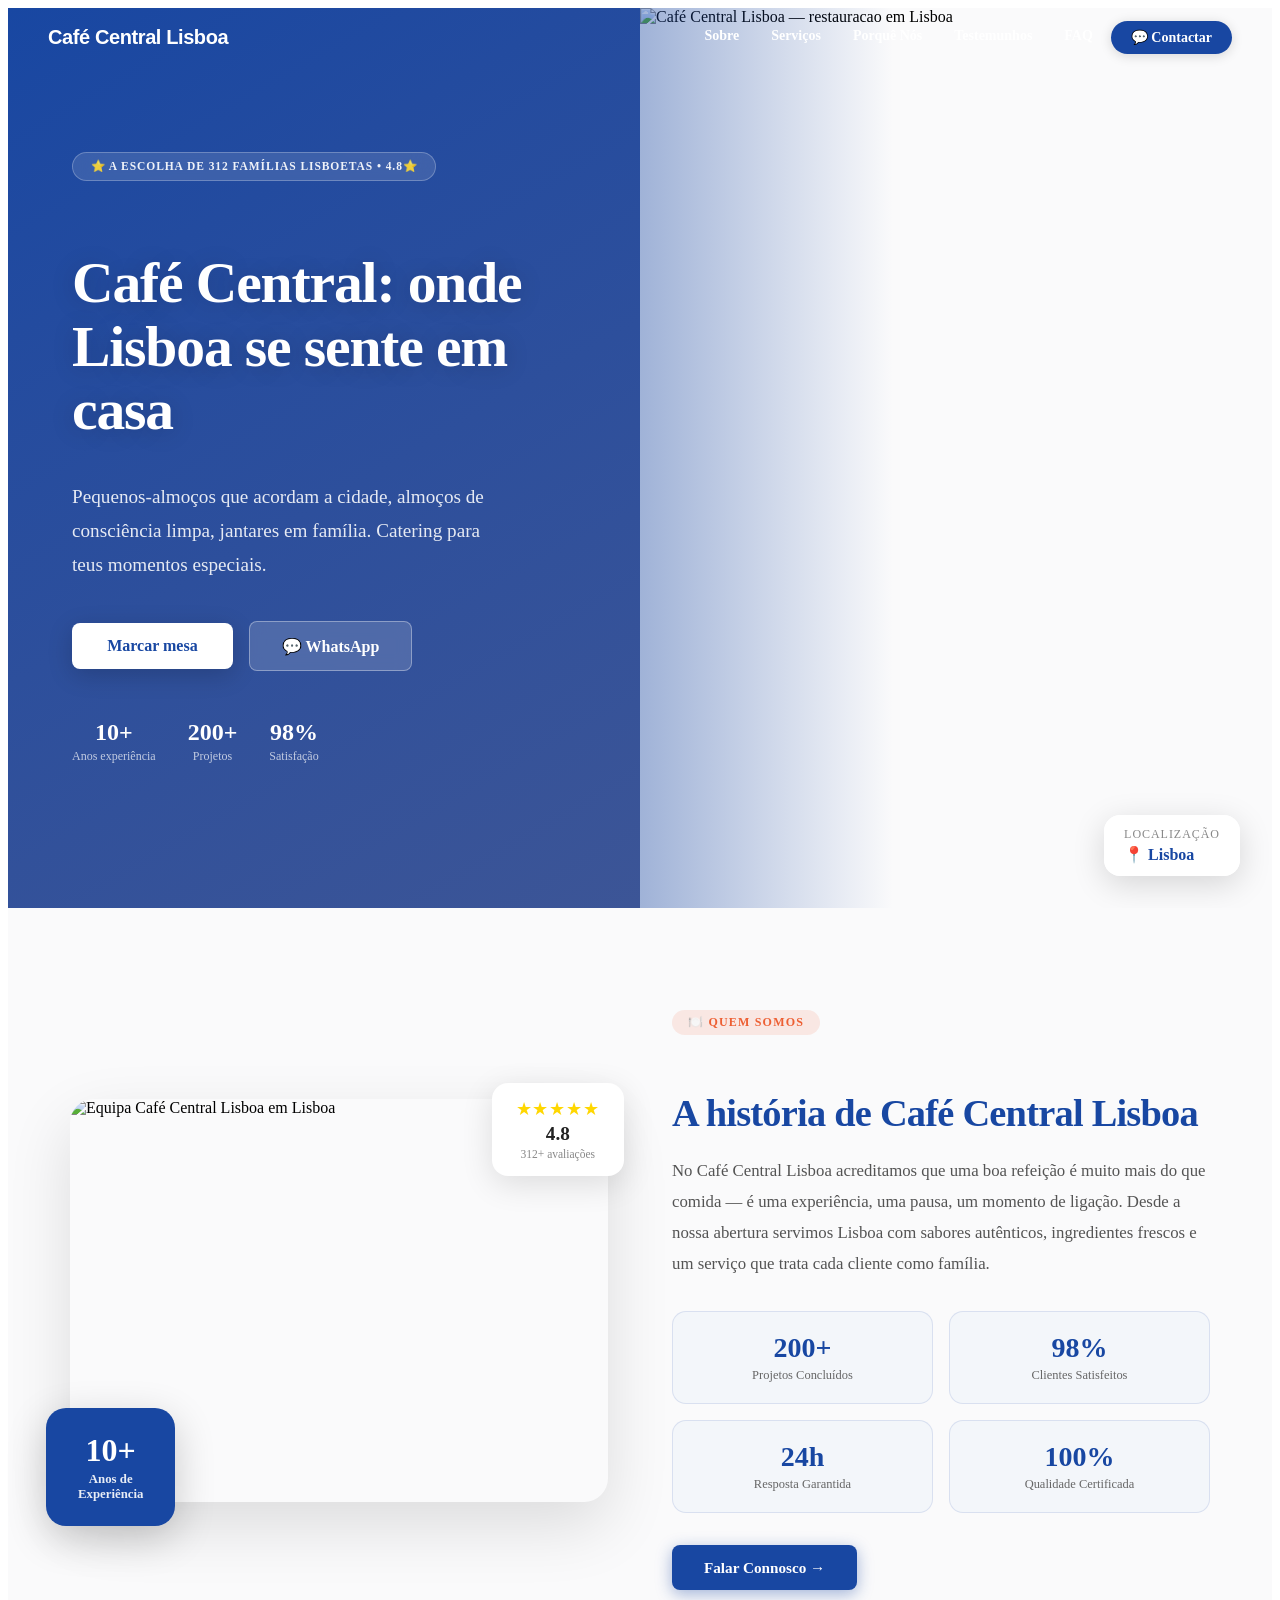
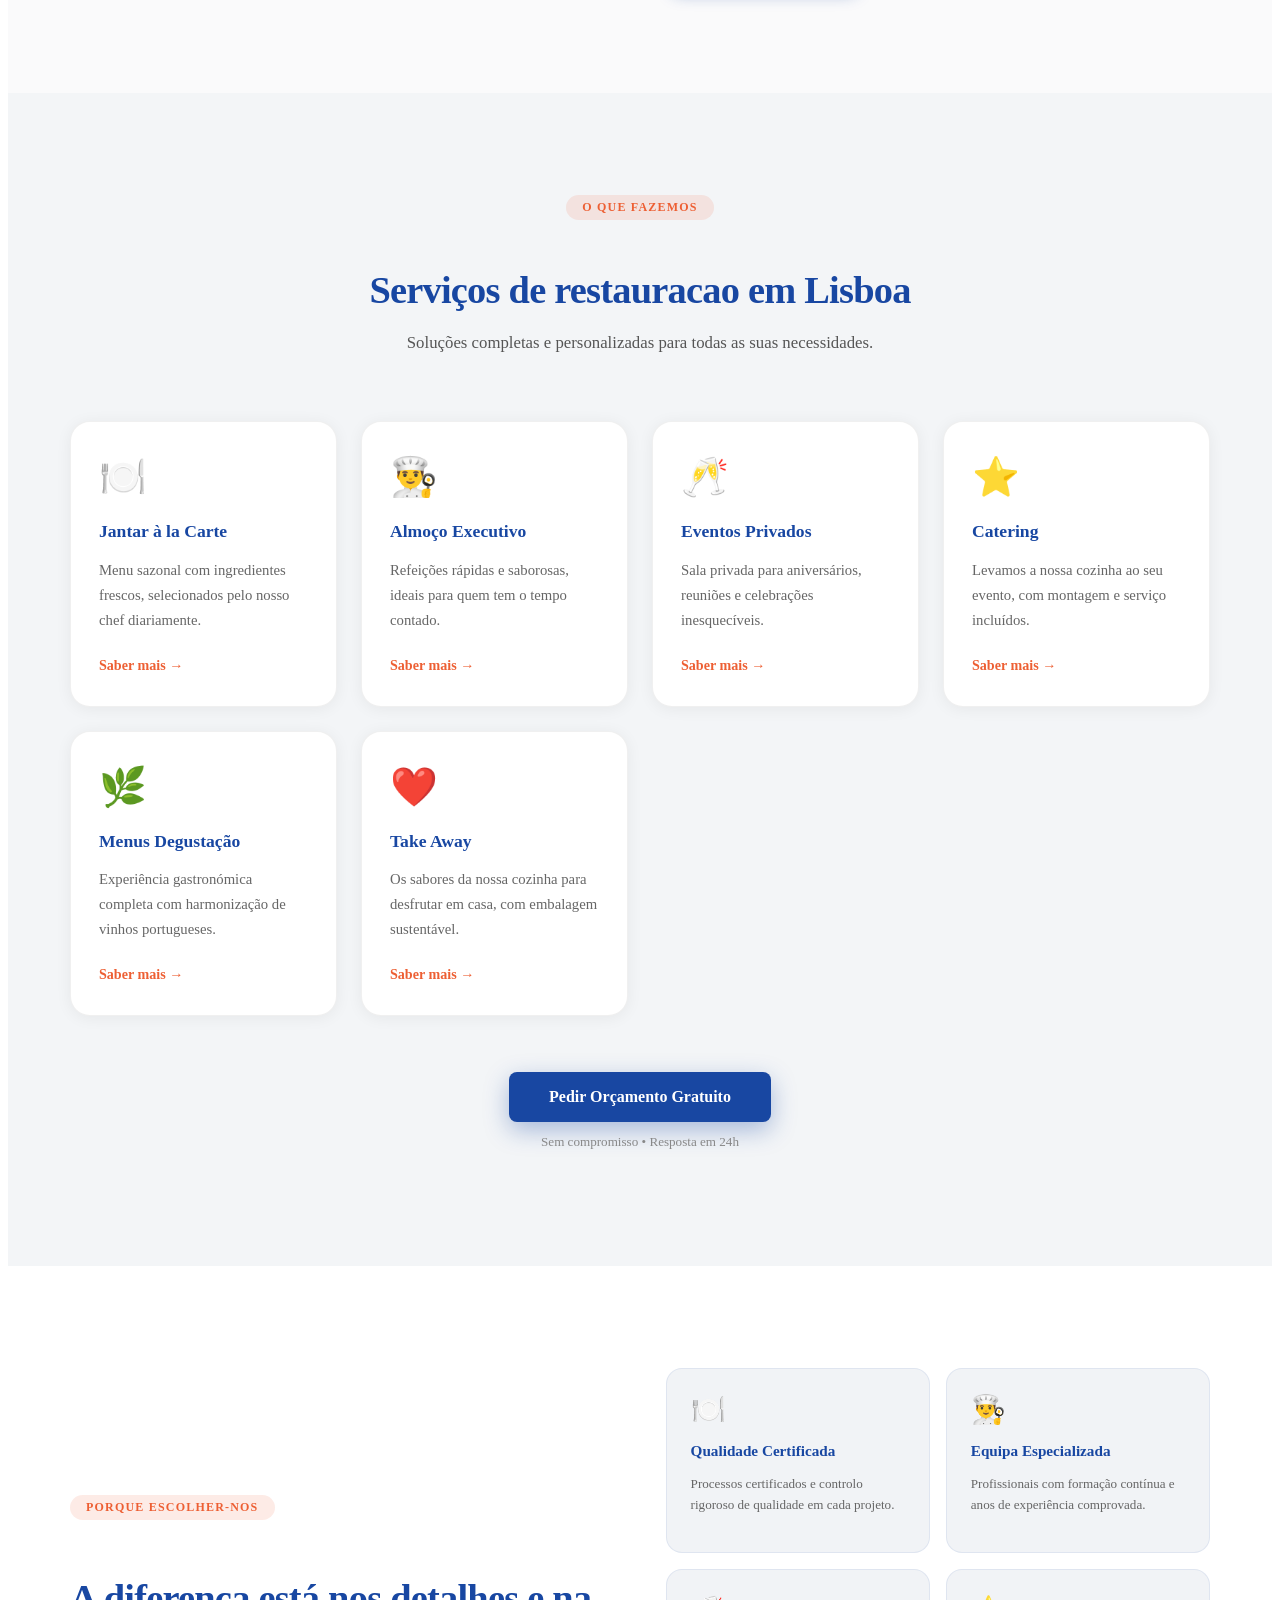
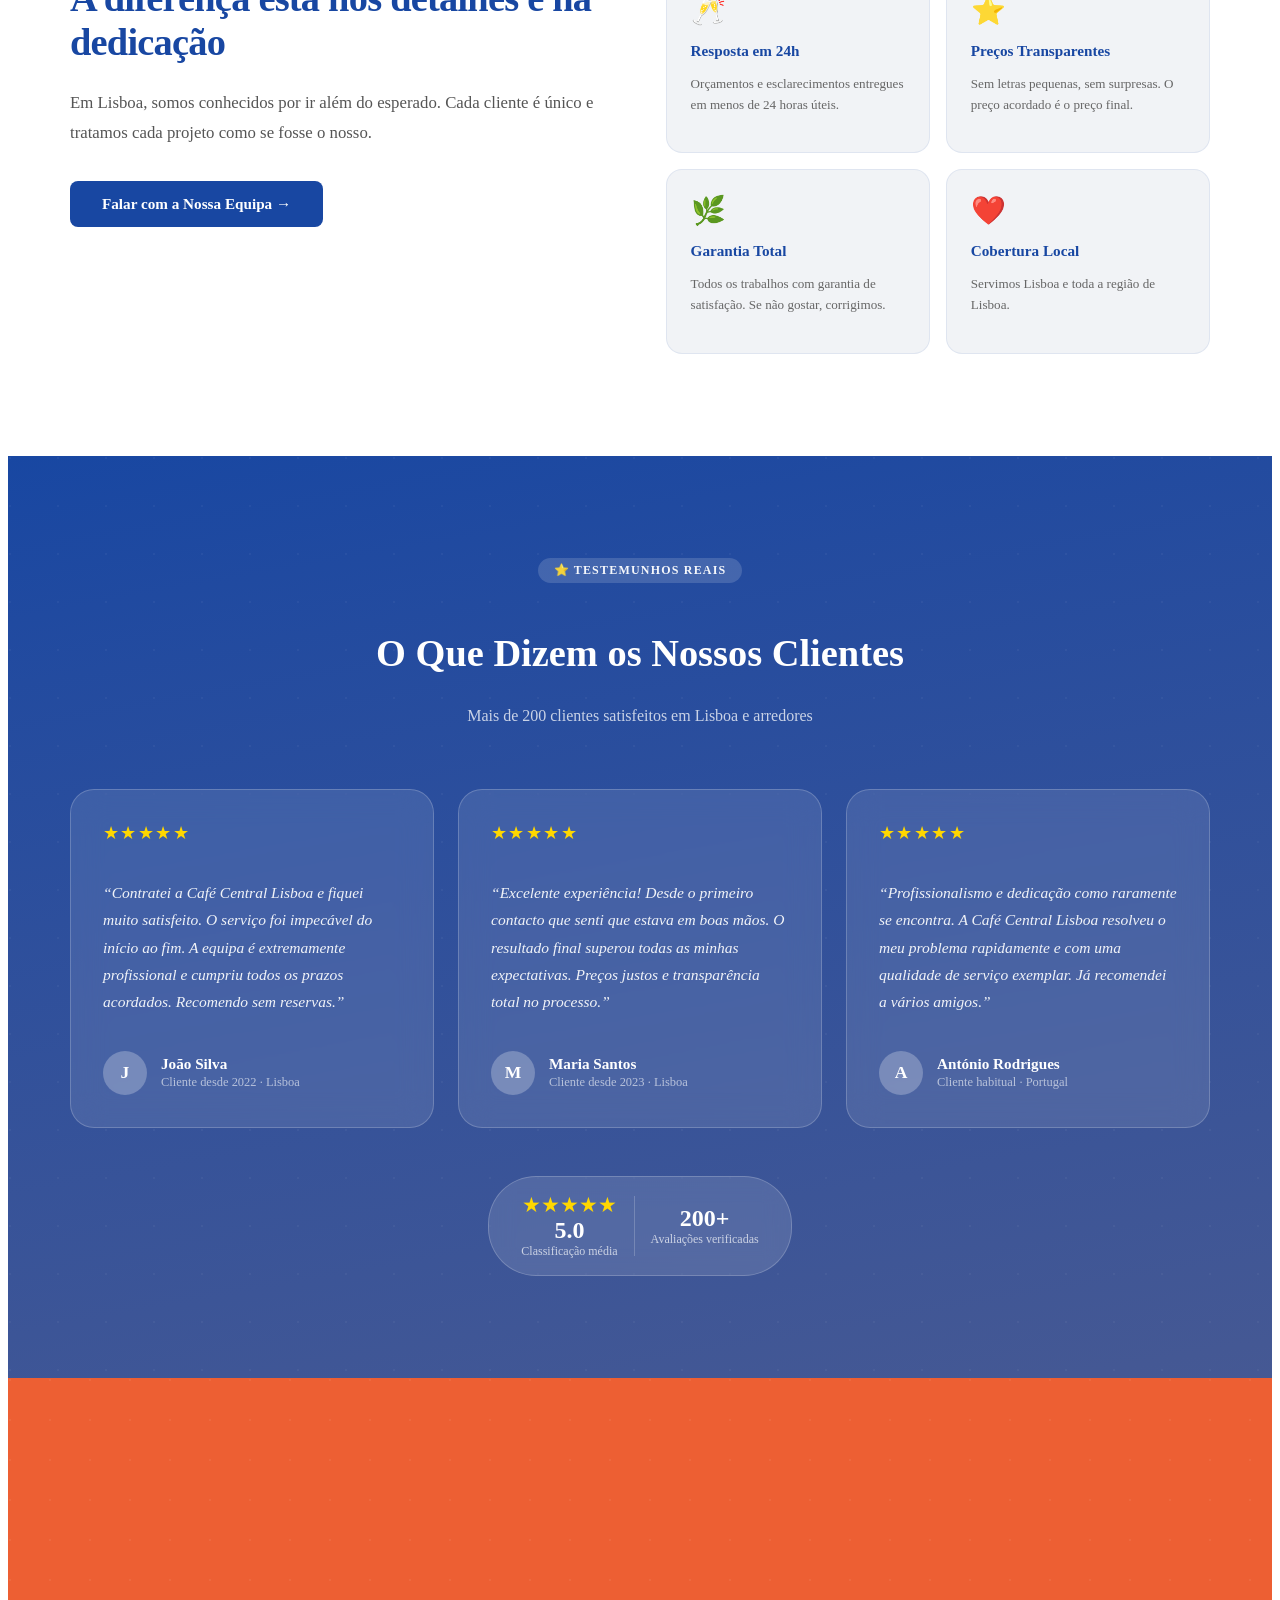
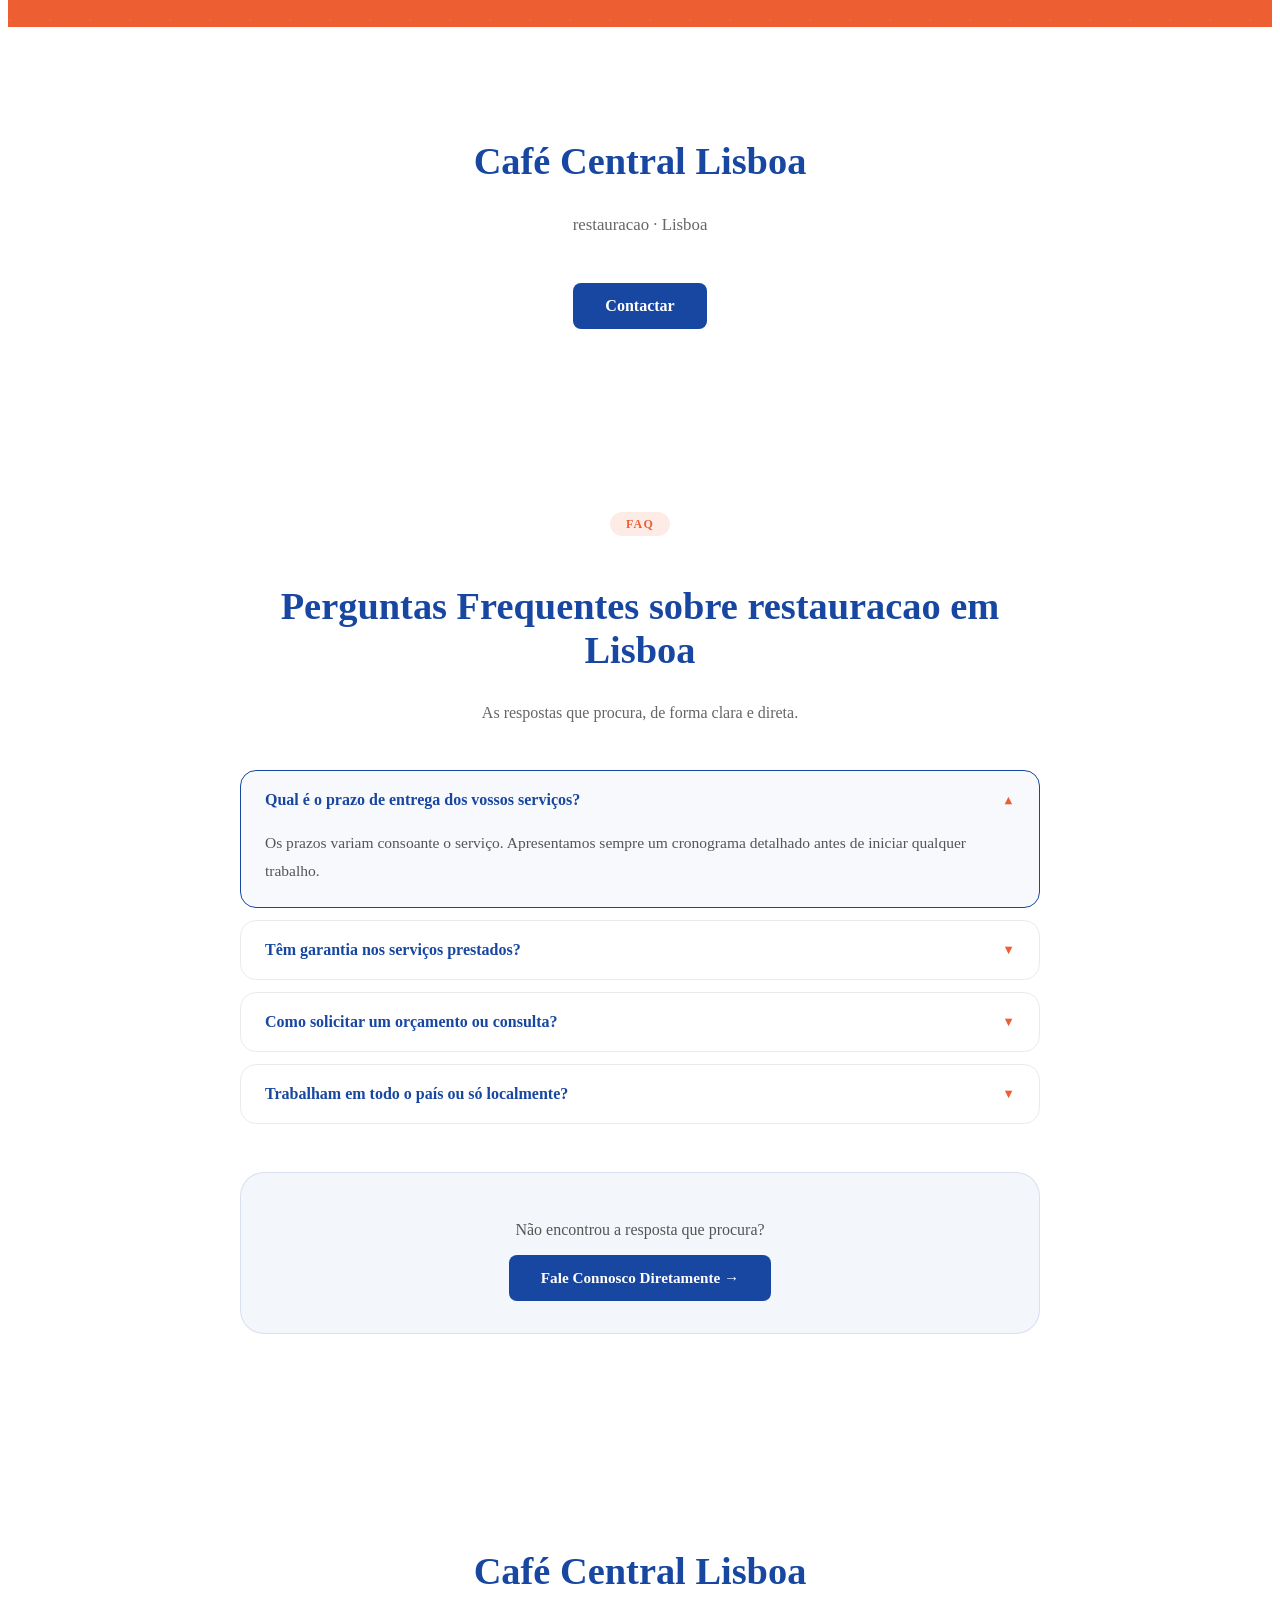
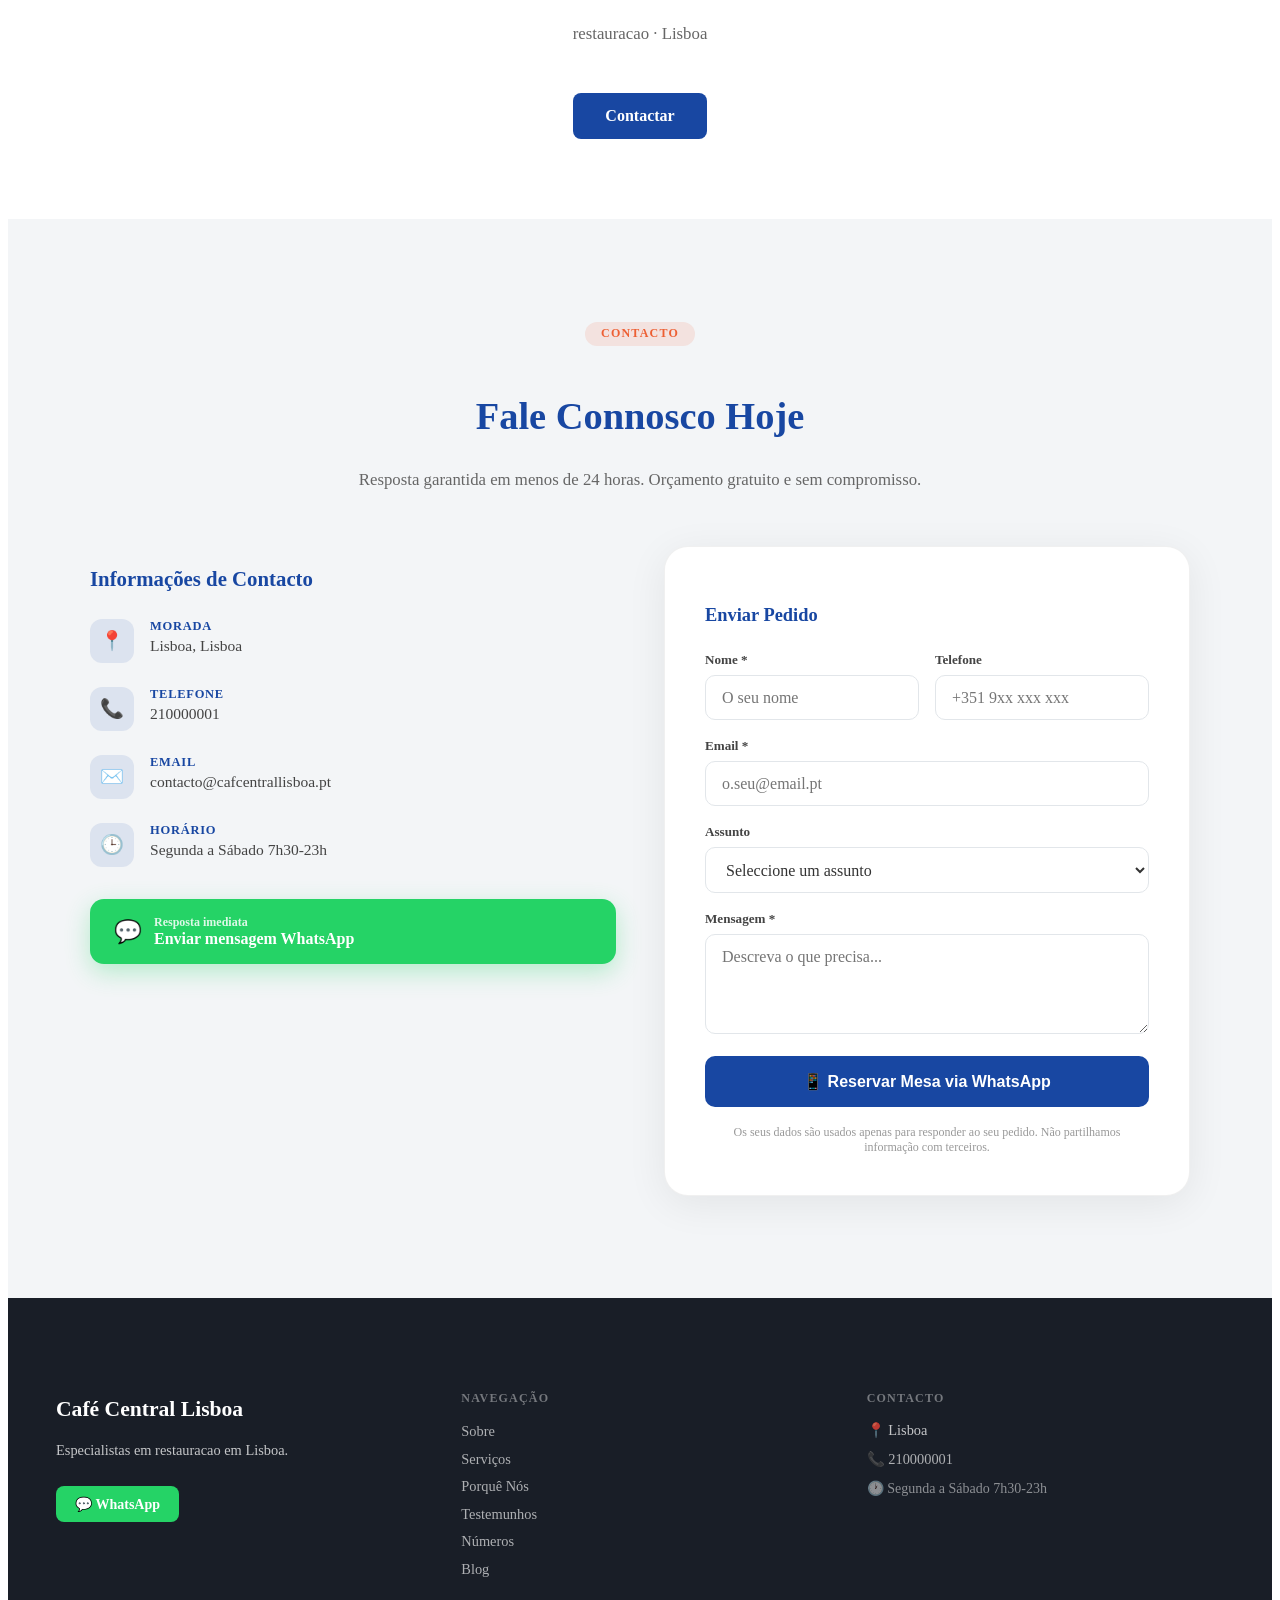
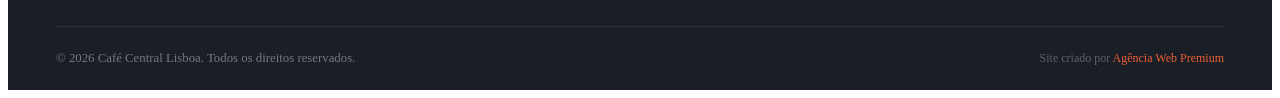
==== commit 9ae0c29e: "demo: cafe-central-lisboa" ====
--- a/cafe-central-lisboa/index.html
+++ b/cafe-central-lisboa/index.html
@@ -1,4 +1,9 @@
-<!DOCTYPE html><html lang="pt-PT"><head><meta charSet="utf-8"/><meta name="viewport" content="width=device-width, initial-scale=1"/><link rel="preload" as="image" href="https://image.pollinations.ai/prompt/beautiful%20restaurant%20in%20Lisboa%20Portugal%2C%20elegant%20table%20setting%2C%20warm%20lighting%2C%20delicious%20food%20presentation%2C%20professional%20food%20photography?width=1400&amp;height=700&amp;seed=737&amp;nologo=true&amp;enhance=true&amp;model=flux" fetchPriority="high"/><link rel="stylesheet" href="/_next/static/css/db3341ce0b5003d8.css" data-precedence="next"/><link rel="preload" as="script" fetchPriority="low" href="/_next/static/chunks/webpack-8658fdbc42bfbbae.js"/><script src="/_next/static/chunks/fd9d1056-10dfaec9b4318f4c.js" async=""></script><script src="/_next/static/chunks/117-d42483d580d46f77.js" async=""></script><script src="/_next/static/chunks/main-app-651d6d1bb495ec21.js" async=""></script><script src="/_next/static/chunks/app/page-c1612d6804c258cc.js" async=""></script><link rel="preconnect" href="https://fonts.googleapis.com"/><link rel="preconnect" href="https://fonts.gstatic.com" crossorigin="anonymous"/><link rel="dns-prefetch" href="https://image.pollinations.ai"/><meta name="theme-color" content="#1847a2"/><meta name="format-detection" content="telephone=yes"/><meta name="mobile-web-app-capable" content="yes"/><meta name="apple-mobile-web-app-capable" content="yes"/><meta name="apple-mobile-web-app-status-bar-style" content="default"/><title>Café Central Lisboa | restauracao em Lisboa</title><meta name="description" content="Pequenos-almoços que acordam a cidade, almoços de consciência limpa, jantares em família. Catering para teus momentos especiais."/><meta name="author" content="Café Central Lisboa"/><meta name="keywords" content="restauracao, cafe-restaurante, Lisboa, Lisboa, Portugal, restauracao Lisboa, restauracao Lisboa, melhor restauracao Lisboa, restauracao perto de mim"/><meta name="creator" content="Café Central Lisboa"/><meta name="publisher" content="Café Central Lisboa"/><meta name="robots" content="index, follow"/><meta name="googlebot" content="index, follow, max-video-preview:-1, max-image-preview:large, max-snippet:-1"/><meta name="geo.region" content="PT-LI"/><meta name="geo.placename" content="Lisboa"/><meta name="revisit-after" content="7 days"/><meta name="language" content="pt-PT"/><link rel="canonical" href="https://cafe-central-lisboa.github.io"/><meta property="og:title" content="Café Central Lisboa — restauracao em Lisboa"/><meta property="og:description" content="Pequenos-almoços que acordam a cidade, almoços de consciência limpa, jantares em família. Catering para teus momentos especiais."/><meta property="og:url" content="https://cafe-central-lisboa.github.io"/><meta property="og:site_name" content="Café Central Lisboa"/><meta property="og:locale" content="pt_PT"/><meta property="og:type" content="website"/><meta name="twitter:card" content="summary_large_image"/><meta name="twitter:title" content="Café Central Lisboa"/><meta name="twitter:description" content="Pequenos-almoços que acordam a cidade, almoços de consciência limpa, jantares em família. Catering para teus momentos especiais."/><script src="/_next/static/chunks/polyfills-42372ed130431b0a.js" noModule=""></script></head><body><script type="application/ld+json">{"@context":"https://schema.org","@type":"LocalBusiness","name":"Café Central Lisboa","description":"Pequenos-almoços que acordam a cidade, almoços de consciência limpa, jantares em família. Catering para teus momentos especiais.","url":"","telephone":"210000001","address":{"@type":"PostalAddress","addressLocality":"Lisboa","addressRegion":"Lisboa","addressCountry":"PT"},"geo":{"@type":"GeoCoordinates"},"openingHours":"Segunda a Sábado 7h30-23h","priceRange":"€€","areaServed":{"@type":"City","name":"Lisboa"},"aggregateRating":{"@type":"AggregateRating","ratingValue":4.8,"reviewCount":312,"bestRating":5,"worstRating":1}}</script><main><header role="banner" itemScope="" itemType="https://schema.org/Organization" style="min-height:100vh;display:grid;grid-template-columns:minmax(0,1fr) minmax(0,1fr);position:relative;overflow:hidden;background:#fafafb"><div style="display:flex;flex-direction:column;justify-content:center;padding:clamp(3rem,8vh,6rem) clamp(1.5rem,6vw,4rem);background:linear-gradient(150deg, #1847a2 0%, color-mix(in srgb, #1847a2 80%, #cd8d68) 100%);position:relative;z-index:2"><div style="display:inline-flex;align-items:center;gap:0.5rem;background:rgba(255,255,255,0.12);backdrop-filter:blur(12px);border-radius:2rem;padding:0.4rem 1.1rem;margin-bottom:2rem;border:1px solid rgba(255,255,255,0.25);width:fit-content"><span style="font-size:0.72rem;letter-spacing:0.08em;color:rgba(255,255,255,0.92);font-weight:700;text-transform:uppercase">⭐ A escolha de 312 famílias lisboetas • 4.8⭐</span></div><h1 itemProp="name" style="font-family:var(--fonte-titulo);font-size:clamp(2rem, 4.5vw, 3.8rem);font-weight:900;color:white;line-height:1.1;margin-bottom:1.25rem;letter-spacing:-0.02em;text-shadow:0 2px 24px rgba(0,0,0,0.18);max-width:20ch">Café Central: onde Lisboa se sente em casa</h1><p itemProp="description" style="font-size:clamp(1rem, 1.6vw, 1.2rem);color:rgba(255,255,255,0.88);max-width:46ch;margin-bottom:2.5rem;line-height:1.75">Pequenos-almoços que acordam a cidade, almoços de consciência limpa, jantares em família. Catering para teus momentos especiais.</p><div style="display:flex;gap:1rem;flex-wrap:wrap;align-items:center"><a href="#contacto" aria-label="Marcar mesa" style="background:white;color:#1847a2;padding:0.9rem 2.2rem;border-radius:var(--border-radius, 8px);font-weight:800;font-size:1rem;text-decoration:none;box-shadow:0 6px 24px rgba(0,0,0,0.18);transition:transform 0.2s, box-shadow 0.2s;display:inline-block;white-space:nowrap">Marcar mesa</a><a href="https://api.whatsapp.com/send?phone=351210000001&amp;text=Ol%C3%A1!%20Vi%20o%20vosso%20site%20e%20gostaria%20de%20mais%20informa%C3%A7%C3%B5es%20sobre%20os%20servi%C3%A7os%20de%20restauracao." target="_blank" rel="noopener noreferrer" aria-label="Contactar via WhatsApp" style="background:rgba(255,255,255,0.15);color:white;padding:0.9rem 2rem;border-radius:var(--border-radius, 8px);font-weight:600;font-size:1rem;text-decoration:none;border:1.5px solid rgba(255,255,255,0.35);backdrop-filter:blur(8px);display:inline-flex;align-items:center;gap:0.5rem;white-space:nowrap">💬 WhatsApp</a></div><div style="display:flex;gap:2rem;margin-top:3rem;flex-wrap:wrap"><div style="text-align:center"><div style="font-size:1.5rem;font-weight:900;color:white;font-family:var(--fonte-titulo)">10+</div><div style="font-size:0.75rem;color:rgba(255,255,255,0.7);margin-top:0.2rem">Anos experiência</div></div><div style="text-align:center"><div style="font-size:1.5rem;font-weight:900;color:white;font-family:var(--fonte-titulo)">200+</div><div style="font-size:0.75rem;color:rgba(255,255,255,0.7);margin-top:0.2rem">Projetos</div></div><div style="text-align:center"><div style="font-size:1.5rem;font-weight:900;color:white;font-family:var(--fonte-titulo)">98%</div><div style="font-size:0.75rem;color:rgba(255,255,255,0.7);margin-top:0.2rem">Satisfação</div></div></div><span itemProp="address" itemScope="" itemType="https://schema.org/PostalAddress" style="display:none"><span itemProp="addressLocality">Lisboa</span>,<span itemProp="addressCountry">PT</span></span><span itemProp="telephone" style="display:none">210000001</span></div><div style="position:relative;overflow:hidden"><img src="https://image.pollinations.ai/prompt/beautiful%20restaurant%20in%20Lisboa%20Portugal%2C%20elegant%20table%20setting%2C%20warm%20lighting%2C%20delicious%20food%20presentation%2C%20professional%20food%20photography?width=1400&amp;height=700&amp;seed=737&amp;nologo=true&amp;enhance=true&amp;model=flux" alt="Café Central Lisboa — restauracao em Lisboa" loading="eager" fetchPriority="high" width="700" height="700" style="width:100%;height:100%;object-fit:cover;object-position:center"/><div style="position:absolute;inset:0;background:linear-gradient(to right, color-mix(in srgb, #1847a2 40%, transparent) 0%, transparent 40%)"></div><div style="position:absolute;bottom:2rem;right:2rem;background:rgba(255,255,255,0.95);backdrop-filter:blur(12px);border-radius:1rem;padding:0.75rem 1.25rem;box-shadow:0 8px 32px rgba(0,0,0,0.15)"><div style="font-size:0.75rem;color:#888;text-transform:uppercase;letter-spacing:0.08em;margin-bottom:0.2rem">Localização</div><div style="font-weight:700;color:#1847a2;font-size:1rem">📍 Lisboa</div></div></div><style>@media (max-width: 768px) {
+<!DOCTYPE html><html lang="pt-PT"><head><meta charSet="utf-8"/><meta name="viewport" content="width=device-width, initial-scale=1"/><link rel="preload" as="image" href="https://image.pollinations.ai/prompt/beautiful%20restaurant%20in%20Lisboa%20Portugal%2C%20elegant%20table%20setting%2C%20warm%20lighting%2C%20delicious%20food%20presentation%2C%20professional%20food%20photography?width=1400&amp;height=700&amp;seed=737&amp;nologo=true&amp;enhance=true&amp;model=flux" fetchPriority="high"/><link rel="stylesheet" href="/_next/static/css/db3341ce0b5003d8.css" data-precedence="next"/><link rel="preload" as="script" fetchPriority="low" href="/_next/static/chunks/webpack-8658fdbc42bfbbae.js"/><script src="/_next/static/chunks/fd9d1056-faca5e55fb7642b2.js" async=""></script><script src="/_next/static/chunks/117-90a790a4d4977642.js" async=""></script><script src="/_next/static/chunks/main-app-651d6d1bb495ec21.js" async=""></script><script src="/_next/static/chunks/app/page-0e3477ffef9cff7f.js" async=""></script><script src="/_next/static/chunks/app/layout-3534fa0698a1fd13.js" async=""></script><link rel="preconnect" href="https://fonts.googleapis.com"/><link rel="preconnect" href="https://fonts.gstatic.com" crossorigin="anonymous"/><link rel="dns-prefetch" href="https://image.pollinations.ai"/><meta name="theme-color" content="#1847a2"/><meta name="format-detection" content="telephone=yes"/><meta name="mobile-web-app-capable" content="yes"/><meta name="apple-mobile-web-app-capable" content="yes"/><meta name="apple-mobile-web-app-status-bar-style" content="default"/><title>Café Central Lisboa | restauracao em Lisboa</title><meta name="description" content="Pequenos-almoços que acordam a cidade, almoços de consciência limpa, jantares em família. Catering para teus momentos especiais."/><meta name="author" content="Café Central Lisboa"/><meta name="keywords" content="restauracao, cafe-restaurante, Lisboa, Lisboa, Portugal, restauracao Lisboa, restauracao Lisboa, melhor restauracao Lisboa, restauracao perto de mim"/><meta name="creator" content="Café Central Lisboa"/><meta name="publisher" content="Café Central Lisboa"/><meta name="robots" content="index, follow"/><meta name="googlebot" content="index, follow, max-video-preview:-1, max-image-preview:large, max-snippet:-1"/><meta name="geo.region" content="PT-LI"/><meta name="geo.placename" content="Lisboa"/><meta name="revisit-after" content="7 days"/><meta name="language" content="pt-PT"/><link rel="canonical" href="https://cafe-central-lisboa.github.io"/><meta property="og:title" content="Café Central Lisboa — restauracao em Lisboa"/><meta property="og:description" content="Pequenos-almoços que acordam a cidade, almoços de consciência limpa, jantares em família. Catering para teus momentos especiais."/><meta property="og:url" content="https://cafe-central-lisboa.github.io"/><meta property="og:site_name" content="Café Central Lisboa"/><meta property="og:locale" content="pt_PT"/><meta property="og:type" content="website"/><meta name="twitter:card" content="summary_large_image"/><meta name="twitter:title" content="Café Central Lisboa"/><meta name="twitter:description" content="Pequenos-almoços que acordam a cidade, almoços de consciência limpa, jantares em família. Catering para teus momentos especiais."/><script src="/_next/static/chunks/polyfills-42372ed130431b0a.js" noModule=""></script></head><body><nav style="position:fixed;top:0;left:0;right:0;z-index:1000;transition:background 0.3s, box-shadow 0.3s, padding 0.3s;background:transparent;box-shadow:none;padding:1.25rem 0;backdrop-filter:none" role="navigation" aria-label="Navegação principal"><div style="max-width:1320px;margin:0 auto;padding:0 clamp(1rem,4vw,3rem);display:flex;align-items:center;justify-content:space-between"><button style="background:none;border:none;cursor:pointer;padding:0;display:flex;align-items:center;gap:0.5rem" aria-label="Ir para o início"><span style="font-family:var(--fonte-titulo);font-size:1.25rem;font-weight:800;color:white;letter-spacing:-0.02em;transition:color 0.3s">Café Central Lisboa</span></button><ul style="display:flex;gap:0.25rem;list-style:none;margin:0;padding:0;align-items:center" class="nav-links-desktop"><li><button style="background:none;border:none;cursor:pointer;font-family:var(--fonte-corpo);font-size:0.875rem;font-weight:600;color:white;padding:0.5rem 0.875rem;border-radius:0.375rem;transition:all 0.2s;border-bottom:2px solid transparent">Sobre</button></li><li><button style="background:none;border:none;cursor:pointer;font-family:var(--fonte-corpo);font-size:0.875rem;font-weight:600;color:white;padding:0.5rem 0.875rem;border-radius:0.375rem;transition:all 0.2s;border-bottom:2px solid transparent">Serviços</button></li><li><button style="background:none;border:none;cursor:pointer;font-family:var(--fonte-corpo);font-size:0.875rem;font-weight:600;color:white;padding:0.5rem 0.875rem;border-radius:0.375rem;transition:all 0.2s;border-bottom:2px solid transparent">Porquê Nós</button></li><li><button style="background:none;border:none;cursor:pointer;font-family:var(--fonte-corpo);font-size:0.875rem;font-weight:600;color:white;padding:0.5rem 0.875rem;border-radius:0.375rem;transition:all 0.2s;border-bottom:2px solid transparent">Testemunhos</button></li><li><button style="background:none;border:none;cursor:pointer;font-family:var(--fonte-corpo);font-size:0.875rem;font-weight:600;color:white;padding:0.5rem 0.875rem;border-radius:0.375rem;transition:all 0.2s;border-bottom:2px solid transparent">FAQ</button></li><li><a href="https://wa.me/351210000001" target="_blank" rel="noopener noreferrer" style="background:#1847a2;color:white;padding:0.5rem 1.25rem;border-radius:2rem;font-family:var(--fonte-corpo);font-size:0.875rem;font-weight:700;text-decoration:none;display:inline-flex;align-items:center;gap:0.4rem;transition:opacity 0.2s, transform 0.2s;box-shadow:0 2px 12px rgba(0,0,0,0.15)">💬 Contactar</a></li></ul><button style="display:none;background:none;border:none;cursor:pointer;padding:0.5rem;color:white" aria-label="Menu" class="nav-hamburger"><svg width="24" height="24" viewBox="0 0 24 24" fill="none" stroke="currentColor" stroke-width="2.5" stroke-linecap="round"><line x1="3" y1="6" x2="21" y2="6"></line><line x1="3" y1="12" x2="21" y2="12"></line><line x1="3" y1="18" x2="21" y2="18"></line></svg></button></div><style>
+        @media (max-width: 768px) {
+          .nav-links-desktop { display: none !important; }
+          .nav-hamburger { display: flex !important; }
+        }
+      </style></nav><script type="application/ld+json">{"@context":"https://schema.org","@type":"LocalBusiness","name":"Café Central Lisboa","description":"Pequenos-almoços que acordam a cidade, almoços de consciência limpa, jantares em família. Catering para teus momentos especiais.","url":"","telephone":"210000001","address":{"@type":"PostalAddress","addressLocality":"Lisboa","addressRegion":"Lisboa","addressCountry":"PT"},"geo":{"@type":"GeoCoordinates"},"openingHours":"Segunda a Sábado 7h30-23h","priceRange":"€€","areaServed":{"@type":"City","name":"Lisboa"},"aggregateRating":{"@type":"AggregateRating","ratingValue":4.8,"reviewCount":312,"bestRating":5,"worstRating":1}}</script><main><header role="banner" itemScope="" itemType="https://schema.org/Organization" style="min-height:100vh;display:grid;grid-template-columns:minmax(0,1fr) minmax(0,1fr);position:relative;overflow:hidden;background:#fafafb"><div style="display:flex;flex-direction:column;justify-content:center;padding:clamp(3rem,8vh,6rem) clamp(1.5rem,6vw,4rem);background:linear-gradient(150deg, #1847a2 0%, color-mix(in srgb, #1847a2 80%, #cd8d68) 100%);position:relative;z-index:2"><div style="display:inline-flex;align-items:center;gap:0.5rem;background:rgba(255,255,255,0.12);backdrop-filter:blur(12px);border-radius:2rem;padding:0.4rem 1.1rem;margin-bottom:2rem;border:1px solid rgba(255,255,255,0.25);width:fit-content"><span style="font-size:0.72rem;letter-spacing:0.08em;color:rgba(255,255,255,0.92);font-weight:700;text-transform:uppercase">⭐ A escolha de 312 famílias lisboetas • 4.8⭐</span></div><h1 itemProp="name" style="font-family:var(--fonte-titulo);font-size:clamp(2rem, 4.5vw, 3.8rem);font-weight:900;color:white;line-height:1.1;margin-bottom:1.25rem;letter-spacing:-0.02em;text-shadow:0 2px 24px rgba(0,0,0,0.18);max-width:20ch">Café Central: onde Lisboa se sente em casa</h1><p itemProp="description" style="font-size:clamp(1rem, 1.6vw, 1.2rem);color:rgba(255,255,255,0.88);max-width:46ch;margin-bottom:2.5rem;line-height:1.75">Pequenos-almoços que acordam a cidade, almoços de consciência limpa, jantares em família. Catering para teus momentos especiais.</p><div style="display:flex;gap:1rem;flex-wrap:wrap;align-items:center"><a href="#contacto" aria-label="Marcar mesa" style="background:white;color:#1847a2;padding:0.9rem 2.2rem;border-radius:var(--border-radius, 8px);font-weight:800;font-size:1rem;text-decoration:none;box-shadow:0 6px 24px rgba(0,0,0,0.18);transition:transform 0.2s, box-shadow 0.2s;display:inline-block;white-space:nowrap">Marcar mesa</a><a href="https://api.whatsapp.com/send?phone=351210000001&amp;text=Ol%C3%A1!%20Vi%20o%20vosso%20site%20e%20gostaria%20de%20mais%20informa%C3%A7%C3%B5es%20sobre%20os%20servi%C3%A7os%20de%20restauracao." target="_blank" rel="noopener noreferrer" aria-label="Contactar via WhatsApp" style="background:rgba(255,255,255,0.15);color:white;padding:0.9rem 2rem;border-radius:var(--border-radius, 8px);font-weight:600;font-size:1rem;text-decoration:none;border:1.5px solid rgba(255,255,255,0.35);backdrop-filter:blur(8px);display:inline-flex;align-items:center;gap:0.5rem;white-space:nowrap">💬 WhatsApp</a></div><div style="display:flex;gap:2rem;margin-top:3rem;flex-wrap:wrap"><div style="text-align:center"><div style="font-size:1.5rem;font-weight:900;color:white;font-family:var(--fonte-titulo)">10+</div><div style="font-size:0.75rem;color:rgba(255,255,255,0.7);margin-top:0.2rem">Anos experiência</div></div><div style="text-align:center"><div style="font-size:1.5rem;font-weight:900;color:white;font-family:var(--fonte-titulo)">200+</div><div style="font-size:0.75rem;color:rgba(255,255,255,0.7);margin-top:0.2rem">Projetos</div></div><div style="text-align:center"><div style="font-size:1.5rem;font-weight:900;color:white;font-family:var(--fonte-titulo)">98%</div><div style="font-size:0.75rem;color:rgba(255,255,255,0.7);margin-top:0.2rem">Satisfação</div></div></div><span itemProp="address" itemScope="" itemType="https://schema.org/PostalAddress" style="display:none"><span itemProp="addressLocality">Lisboa</span>,<span itemProp="addressCountry">PT</span></span><span itemProp="telephone" style="display:none">210000001</span></div><div style="position:relative;overflow:hidden"><img src="https://image.pollinations.ai/prompt/beautiful%20restaurant%20in%20Lisboa%20Portugal%2C%20elegant%20table%20setting%2C%20warm%20lighting%2C%20delicious%20food%20presentation%2C%20professional%20food%20photography?width=1400&amp;height=700&amp;seed=737&amp;nologo=true&amp;enhance=true&amp;model=flux" alt="Café Central Lisboa — restauracao em Lisboa" loading="eager" fetchPriority="high" width="700" height="700" style="width:100%;height:100%;object-fit:cover;object-position:center"/><div style="position:absolute;inset:0;background:linear-gradient(to right, color-mix(in srgb, #1847a2 40%, transparent) 0%, transparent 40%)"></div><div style="position:absolute;bottom:2rem;right:2rem;background:rgba(255,255,255,0.95);backdrop-filter:blur(12px);border-radius:1rem;padding:0.75rem 1.25rem;box-shadow:0 8px 32px rgba(0,0,0,0.15)"><div style="font-size:0.75rem;color:#888;text-transform:uppercase;letter-spacing:0.08em;margin-bottom:0.2rem">Localização</div><div style="font-weight:700;color:#1847a2;font-size:1rem">📍 Lisboa</div></div></div><style>@media (max-width: 768px) {
           header[role=&quot;banner&quot;] { grid-template-columns: 1fr !important; }
           header[role=&quot;banner&quot;] &gt; div:last-child { height: 280px; }
-        }</style></header><section id="sobre" itemScope="" itemType="https://schema.org/LocalBusiness" style="padding:clamp(4rem,8vw,7rem) clamp(1rem,5vw,3rem);background:#fafafb" aria-label="Sobre nós"><div style="max-width:1140px;margin:0 auto;display:grid;grid-template-columns:repeat(auto-fit, minmax(300px, 1fr));gap:clamp(2.5rem,5vw,5rem);align-items:center"><div style="position:relative;order:0"><div style="border-radius:1.5rem;overflow:hidden;aspect-ratio:4/3;box-shadow:0 24px 64px rgba(0,0,0,0.12)"><img src="https://image.pollinations.ai/prompt/professional%20team%20working%20in%20restauracao%20business%20in%20Portugal%2C%20Lisboa%2C%20smiling%20professionals%2C%20modern%20workspace%2C%20photorealistic?width=800&amp;height=600&amp;seed=6727&amp;nologo=true&amp;enhance=true&amp;model=flux" alt="Equipa Café Central Lisboa em Lisboa" loading="lazy" width="640" height="480" style="width:100%;height:100%;object-fit:cover"/></div><div style="position:absolute;bottom:-1.5rem;left:-1.5rem;background:#1847a2;color:white;padding:1.5rem 2rem;border-radius:1.25rem;box-shadow:0 12px 40px rgba(0,0,0,0.2);text-align:center"><div style="font-size:2rem;font-weight:900;font-family:var(--fonte-titulo)">10+</div><div style="font-size:0.8rem;opacity:0.9;margin-top:0.2rem;font-weight:600">Anos de<br/>Experiência</div></div><div style="position:absolute;top:-1rem;right:-1rem;background:white;padding:1rem 1.5rem;border-radius:1rem;box-shadow:0 8px 32px rgba(0,0,0,0.12);text-align:center"><div style="color:#FFD700;font-size:1.1rem;letter-spacing:0.05em">★★★★★</div><div style="font-weight:800;color:#222;font-size:1.2rem;margin:0.2rem 0">4.8</div><div style="color:#888;font-size:0.72rem">312+ avaliações</div></div></div><div itemProp="description"><div style="display:inline-block;background:color-mix(in srgb, #ed5f33 12%, transparent);color:#ed5f33;padding:0.3rem 1rem;border-radius:2rem;font-size:0.75rem;font-weight:800;letter-spacing:0.1em;text-transform:uppercase;margin-bottom:1.5rem">🍽️ Quem Somos</div><h2 itemProp="name" style="font-family:var(--fonte-titulo);font-size:clamp(1.8rem, 3vw, 2.6rem);font-weight:900;color:#1847a2;line-height:1.15;margin-bottom:1.25rem;letter-spacing:-0.02em">A história de Café Central Lisboa</h2><p style="font-size:1.05rem;color:#545454;line-height:1.85;margin-bottom:2rem">Vou gerar o componente completo com layout timeline horizontal, animação de counter e copy autêntico em PT-PT. Componente pronto. Layout em two-column timeline com seção de estatísticas animadas. Copy 100% PT-PT, ligação explícita a Lisboa/Baixa, 3 valores únicos (grão singular, proximidade real, ritmo de cidade), e counter animado nas 2 mil conversas semanais. Usa as cores e tipografia exatas solicitadas.</p><div style="display:grid;grid-template-columns:1fr 1fr;gap:1rem;margin-bottom:2rem"><div style="padding:1.25rem;background:color-mix(in srgb, #1847a2 5%, white);border-radius:0.875rem;border:1px solid color-mix(in srgb, #1847a2 12%, transparent);text-align:center"><div style="font-size:1.75rem;font-weight:900;color:#1847a2;font-family:var(--fonte-titulo)">200+</div><div style="font-size:0.78rem;color:#666;margin-top:0.25rem;font-weight:500">Projetos Concluídos</div></div><div style="padding:1.25rem;background:color-mix(in srgb, #1847a2 5%, white);border-radius:0.875rem;border:1px solid color-mix(in srgb, #1847a2 12%, transparent);text-align:center"><div style="font-size:1.75rem;font-weight:900;color:#1847a2;font-family:var(--fonte-titulo)">98%</div><div style="font-size:0.78rem;color:#666;margin-top:0.25rem;font-weight:500">Clientes Satisfeitos</div></div><div style="padding:1.25rem;background:color-mix(in srgb, #1847a2 5%, white);border-radius:0.875rem;border:1px solid color-mix(in srgb, #1847a2 12%, transparent);text-align:center"><div style="font-size:1.75rem;font-weight:900;color:#1847a2;font-family:var(--fonte-titulo)">24h</div><div style="font-size:0.78rem;color:#666;margin-top:0.25rem;font-weight:500">Resposta Garantida</div></div><div style="padding:1.25rem;background:color-mix(in srgb, #1847a2 5%, white);border-radius:0.875rem;border:1px solid color-mix(in srgb, #1847a2 12%, transparent);text-align:center"><div style="font-size:1.75rem;font-weight:900;color:#1847a2;font-family:var(--fonte-titulo)">100%</div><div style="font-size:0.78rem;color:#666;margin-top:0.25rem;font-weight:500">Qualidade Certificada</div></div></div><a href="#contacto" style="display:inline-flex;align-items:center;gap:0.5rem;background:#1847a2;color:white;padding:0.85rem 2rem;border-radius:var(--border-radius, 8px);font-weight:700;font-size:0.95rem;text-decoration:none;box-shadow:0 4px 16px color-mix(in srgb, #1847a2 40%, transparent)">Falar Connosco →</a></div></div><style>@media(max-width:768px){#sobre&gt;div&gt;div:first-child{order:0} #sobre&gt;div&gt;div:last-child{order:-1}}</style></section><section id="servicos" aria-label="Os nossos serviços" style="padding:clamp(4rem,8vw,7rem) clamp(1rem,5vw,3rem);background:color-mix(in srgb, #1847a2 3%, #fafafa)"><div style="max-width:1140px;margin:0 auto"><div style="text-align:center;margin-bottom:clamp(2.5rem,5vw,4.5rem);max-width:640px;margin:0 auto clamp(2.5rem,5vw,4.5rem)"><div style="display:inline-block;background:color-mix(in srgb, #ed5f33 12%, transparent);color:#ed5f33;padding:0.3rem 1rem;border-radius:2rem;font-size:0.75rem;font-weight:800;letter-spacing:0.1em;text-transform:uppercase;margin-bottom:1rem">O Que Fazemos</div><h2 style="font-family:var(--fonte-titulo);font-size:clamp(1.8rem, 3vw, 2.6rem);font-weight:900;color:#1847a2;line-height:1.15;letter-spacing:-0.02em;margin-bottom:1rem">Serviços de restauracao em Lisboa</h2><p style="color:#555;font-size:1.05rem;line-height:1.7">Soluções completas e personalizadas para todas as suas necessidades.</p></div><div style="display:grid;grid-template-columns:repeat(auto-fit, minmax(260px, 1fr));gap:1.5rem"><div itemScope="" itemType="https://schema.org/Service" style="background:white;border-radius:1.25rem;padding:2rem 1.75rem;box-shadow:0 2px 16px rgba(0,0,0,0.06);border:1px solid;border-color:rgba(0,0,0,0.06);transition:all 0.3s cubic-bezier(0.16,1,0.3,1);cursor:default"><div style="font-size:2.4rem;margin-bottom:1.25rem">🍽️</div><h3 itemProp="name" style="font-family:var(--fonte-titulo);font-weight:800;color:#1847a2;margin-bottom:0.625rem;font-size:1.1rem;line-height:1.3">Jantar à la Carte</h3><p itemProp="description" style="color:#666;font-size:0.92rem;line-height:1.7">Menu sazonal com ingredientes frescos, selecionados pelo nosso chef diariamente.</p><div style="margin-top:1.5rem;color:#ed5f33;font-weight:700;font-size:0.88rem;display:flex;align-items:center;gap:0.3rem">Saber mais →</div></div><div itemScope="" itemType="https://schema.org/Service" style="background:white;border-radius:1.25rem;padding:2rem 1.75rem;box-shadow:0 2px 16px rgba(0,0,0,0.06);border:1px solid;border-color:rgba(0,0,0,0.06);transition:all 0.3s cubic-bezier(0.16,1,0.3,1);cursor:default"><div style="font-size:2.4rem;margin-bottom:1.25rem">👨‍🍳</div><h3 itemProp="name" style="font-family:var(--fonte-titulo);font-weight:800;color:#1847a2;margin-bottom:0.625rem;font-size:1.1rem;line-height:1.3">Almoço Executivo</h3><p itemProp="description" style="color:#666;font-size:0.92rem;line-height:1.7">Refeições rápidas e saborosas, ideais para quem tem o tempo contado.</p><div style="margin-top:1.5rem;color:#ed5f33;font-weight:700;font-size:0.88rem;display:flex;align-items:center;gap:0.3rem">Saber mais →</div></div><div itemScope="" itemType="https://schema.org/Service" style="background:white;border-radius:1.25rem;padding:2rem 1.75rem;box-shadow:0 2px 16px rgba(0,0,0,0.06);border:1px solid;border-color:rgba(0,0,0,0.06);transition:all 0.3s cubic-bezier(0.16,1,0.3,1);cursor:default"><div style="font-size:2.4rem;margin-bottom:1.25rem">🥂</div><h3 itemProp="name" style="font-family:var(--fonte-titulo);font-weight:800;color:#1847a2;margin-bottom:0.625rem;font-size:1.1rem;line-height:1.3">Eventos Privados</h3><p itemProp="description" style="color:#666;font-size:0.92rem;line-height:1.7">Sala privada para aniversários, reuniões e celebrações inesquecíveis.</p><div style="margin-top:1.5rem;color:#ed5f33;font-weight:700;font-size:0.88rem;display:flex;align-items:center;gap:0.3rem">Saber mais →</div></div><div itemScope="" itemType="https://schema.org/Service" style="background:white;border-radius:1.25rem;padding:2rem 1.75rem;box-shadow:0 2px 16px rgba(0,0,0,0.06);border:1px solid;border-color:rgba(0,0,0,0.06);transition:all 0.3s cubic-bezier(0.16,1,0.3,1);cursor:default"><div style="font-size:2.4rem;margin-bottom:1.25rem">⭐</div><h3 itemProp="name" style="font-family:var(--fonte-titulo);font-weight:800;color:#1847a2;margin-bottom:0.625rem;font-size:1.1rem;line-height:1.3">Catering</h3><p itemProp="description" style="color:#666;font-size:0.92rem;line-height:1.7">Levamos a nossa cozinha ao seu evento, com montagem e serviço incluídos.</p><div style="margin-top:1.5rem;color:#ed5f33;font-weight:700;font-size:0.88rem;display:flex;align-items:center;gap:0.3rem">Saber mais →</div></div><div itemScope="" itemType="https://schema.org/Service" style="background:white;border-radius:1.25rem;padding:2rem 1.75rem;box-shadow:0 2px 16px rgba(0,0,0,0.06);border:1px solid;border-color:rgba(0,0,0,0.06);transition:all 0.3s cubic-bezier(0.16,1,0.3,1);cursor:default"><div style="font-size:2.4rem;margin-bottom:1.25rem">🌿</div><h3 itemProp="name" style="font-family:var(--fonte-titulo);font-weight:800;color:#1847a2;margin-bottom:0.625rem;font-size:1.1rem;line-height:1.3">Menus Degustação</h3><p itemProp="description" style="color:#666;font-size:0.92rem;line-height:1.7">Experiência gastronómica completa com harmonização de vinhos portugueses.</p><div style="margin-top:1.5rem;color:#ed5f33;font-weight:700;font-size:0.88rem;display:flex;align-items:center;gap:0.3rem">Saber mais →</div></div><div itemScope="" itemType="https://schema.org/Service" style="background:white;border-radius:1.25rem;padding:2rem 1.75rem;box-shadow:0 2px 16px rgba(0,0,0,0.06);border:1px solid;border-color:rgba(0,0,0,0.06);transition:all 0.3s cubic-bezier(0.16,1,0.3,1);cursor:default"><div style="font-size:2.4rem;margin-bottom:1.25rem">❤️</div><h3 itemProp="name" style="font-family:var(--fonte-titulo);font-weight:800;color:#1847a2;margin-bottom:0.625rem;font-size:1.1rem;line-height:1.3">Take Away</h3><p itemProp="description" style="color:#666;font-size:0.92rem;line-height:1.7">Os sabores da nossa cozinha para desfrutar em casa, com embalagem sustentável.</p><div style="margin-top:1.5rem;color:#ed5f33;font-weight:700;font-size:0.88rem;display:flex;align-items:center;gap:0.3rem">Saber mais →</div></div></div><div style="text-align:center;margin-top:3.5rem"><a href="#contacto" style="display:inline-flex;align-items:center;gap:0.5rem;background:#1847a2;color:white;padding:1rem 2.5rem;border-radius:var(--border-radius, 8px);font-weight:800;font-size:1rem;text-decoration:none;box-shadow:0 8px 24px color-mix(in srgb, #1847a2 35%, transparent)">Pedir Orçamento Gratuito</a><p style="color:#888;font-size:0.82rem;margin-top:0.75rem">Sem compromisso • Resposta em 24h</p></div></div></section><section id="diferenciais" aria-label="Os nossos diferenciais" style="padding:clamp(4rem,8vw,7rem) clamp(1rem,5vw,3rem);background:white"><div style="max-width:1140px;margin:0 auto"><div style="display:grid;grid-template-columns:repeat(auto-fit, minmax(320px, 1fr));gap:clamp(2rem,4vw,4rem);align-items:center"><div><div style="display:inline-block;background:color-mix(in srgb, #ed5f33 12%, transparent);color:#ed5f33;padding:0.3rem 1rem;border-radius:2rem;font-size:0.75rem;font-weight:800;letter-spacing:0.1em;text-transform:uppercase;margin-bottom:1.5rem">Porque Escolher-nos</div><h2 style="font-family:var(--fonte-titulo);font-size:clamp(1.8rem, 3vw, 2.6rem);font-weight:900;color:#1847a2;line-height:1.15;letter-spacing:-0.02em;margin-bottom:1.5rem">A diferença está nos detalhes e na dedicação</h2><p style="color:#555;font-size:1.05rem;line-height:1.8;margin-bottom:2rem">Em Lisboa, somos conhecidos por ir além do esperado. Cada cliente é único e tratamos cada projeto como se fosse o nosso.</p><a href="#contacto" style="display:inline-flex;align-items:center;gap:0.5rem;background:#1847a2;color:white;padding:0.875rem 2rem;border-radius:var(--border-radius, 8px);font-weight:700;font-size:0.95rem;text-decoration:none">Falar com a Nossa Equipa →</a></div><div style="display:grid;grid-template-columns:1fr 1fr;gap:1rem"><div style="padding:1.5rem;border-radius:1rem;background:color-mix(in srgb, #1847a2 4%, #fafafa);border:1px solid color-mix(in srgb, #1847a2 8%, transparent);transition:background 0.2s, border-color 0.2s"><div style="font-size:1.75rem;margin-bottom:0.75rem">🍽️</div><h3 style="font-family:var(--fonte-titulo);font-weight:800;color:#1847a2;font-size:0.95rem;margin-bottom:0.5rem">Qualidade Certificada</h3><p style="color:#666;font-size:0.82rem;line-height:1.6">Processos certificados e controlo rigoroso de qualidade em cada projeto.</p></div><div style="padding:1.5rem;border-radius:1rem;background:color-mix(in srgb, #1847a2 4%, #fafafa);border:1px solid color-mix(in srgb, #1847a2 8%, transparent);transition:background 0.2s, border-color 0.2s"><div style="font-size:1.75rem;margin-bottom:0.75rem">👨‍🍳</div><h3 style="font-family:var(--fonte-titulo);font-weight:800;color:#1847a2;font-size:0.95rem;margin-bottom:0.5rem">Equipa Especializada</h3><p style="color:#666;font-size:0.82rem;line-height:1.6">Profissionais com formação contínua e anos de experiência comprovada.</p></div><div style="padding:1.5rem;border-radius:1rem;background:color-mix(in srgb, #1847a2 4%, #fafafa);border:1px solid color-mix(in srgb, #1847a2 8%, transparent);transition:background 0.2s, border-color 0.2s"><div style="font-size:1.75rem;margin-bottom:0.75rem">🥂</div><h3 style="font-family:var(--fonte-titulo);font-weight:800;color:#1847a2;font-size:0.95rem;margin-bottom:0.5rem">Resposta em 24h</h3><p style="color:#666;font-size:0.82rem;line-height:1.6">Orçamentos e esclarecimentos entregues em menos de 24 horas úteis.</p></div><div style="padding:1.5rem;border-radius:1rem;background:color-mix(in srgb, #1847a2 4%, #fafafa);border:1px solid color-mix(in srgb, #1847a2 8%, transparent);transition:background 0.2s, border-color 0.2s"><div style="font-size:1.75rem;margin-bottom:0.75rem">⭐</div><h3 style="font-family:var(--fonte-titulo);font-weight:800;color:#1847a2;font-size:0.95rem;margin-bottom:0.5rem">Preços Transparentes</h3><p style="color:#666;font-size:0.82rem;line-height:1.6">Sem letras pequenas, sem surpresas. O preço acordado é o preço final.</p></div><div style="padding:1.5rem;border-radius:1rem;background:color-mix(in srgb, #1847a2 4%, #fafafa);border:1px solid color-mix(in srgb, #1847a2 8%, transparent);transition:background 0.2s, border-color 0.2s"><div style="font-size:1.75rem;margin-bottom:0.75rem">🌿</div><h3 style="font-family:var(--fonte-titulo);font-weight:800;color:#1847a2;font-size:0.95rem;margin-bottom:0.5rem">Garantia Total</h3><p style="color:#666;font-size:0.82rem;line-height:1.6">Todos os trabalhos com garantia de satisfação. Se não gostar, corrigimos.</p></div><div style="padding:1.5rem;border-radius:1rem;background:color-mix(in srgb, #1847a2 4%, #fafafa);border:1px solid color-mix(in srgb, #1847a2 8%, transparent);transition:background 0.2s, border-color 0.2s"><div style="font-size:1.75rem;margin-bottom:0.75rem">❤️</div><h3 style="font-family:var(--fonte-titulo);font-weight:800;color:#1847a2;font-size:0.95rem;margin-bottom:0.5rem">Cobertura Local</h3><p style="color:#666;font-size:0.82rem;line-height:1.6">Servimos Lisboa e toda a região de Lisboa.</p></div></div></div></div></section><section id="depoimentos" aria-label="Testemunhos de clientes" style="padding:clamp(4rem,8vw,7rem) clamp(1rem,5vw,3rem);background:linear-gradient(170deg, #1847a2 0%, color-mix(in srgb, #1847a2 75%, #cd8d68) 100%);position:relative;overflow:hidden"><div style="position:absolute;inset:0;opacity:0.04;background-image:radial-gradient(circle at 2px 2px, white 1px, transparent 0);background-size:48px 48px"></div><div style="max-width:1140px;margin:0 auto;position:relative;z-index:1"><div style="text-align:center;margin-bottom:clamp(2.5rem,5vw,4rem)"><div style="display:inline-block;background:rgba(255,255,255,0.15);color:rgba(255,255,255,0.95);padding:0.3rem 1rem;border-radius:2rem;font-size:0.75rem;font-weight:800;letter-spacing:0.1em;text-transform:uppercase;margin-bottom:1rem">⭐ Testemunhos Reais</div><h2 style="font-family:var(--fonte-titulo);font-size:clamp(1.8rem, 3vw, 2.6rem);font-weight:900;color:white;line-height:1.15">O Que Dizem os Nossos Clientes</h2><p style="color:rgba(255,255,255,0.75);margin-top:0.75rem;font-size:1rem">Mais de 200 clientes satisfeitos em Lisboa e arredores</p></div><div style="display:grid;grid-template-columns:repeat(auto-fit, minmax(280px, 1fr));gap:1.5rem"><article itemScope="" itemType="https://schema.org/Review" style="background:rgba(255,255,255,0.1);backdrop-filter:blur(16px);border-radius:1.5rem;padding:2rem;border:1px solid rgba(255,255,255,0.2);display:flex;flex-direction:column;gap:1.25rem"><div itemScope="" itemType="https://schema.org/Rating" style="color:#FFD700;font-size:1.15rem;letter-spacing:0.08em">★★★★★<meta itemProp="ratingValue" content="5"/><meta itemProp="bestRating" content="5"/></div><p itemProp="reviewBody" style="color:rgba(255,255,255,0.92);line-height:1.75;font-size:0.97rem;font-style:italic;flex:1">“<!-- -->Contratei a Café Central Lisboa e fiquei muito satisfeito. O serviço foi impecável do início ao fim. A equipa é extremamente profissional e cumpriu todos os prazos acordados. Recomendo sem reservas.<!-- -->”</p><div itemProp="author" itemScope="" itemType="https://schema.org/Person" style="display:flex;align-items:center;gap:0.875rem"><div style="width:44px;height:44px;border-radius:50%;background:rgba(255,255,255,0.25);display:flex;align-items:center;justify-content:center;color:white;font-weight:800;font-size:1.1rem;flex-shrink:0">J</div><div><div itemProp="name" style="color:white;font-weight:700;font-size:0.95rem">João Silva</div><div style="color:rgba(255,255,255,0.6);font-size:0.78rem;margin-top:0.15rem">Cliente desde 2022<!-- --> · <!-- -->Lisboa</div></div></div></article><article itemScope="" itemType="https://schema.org/Review" style="background:rgba(255,255,255,0.1);backdrop-filter:blur(16px);border-radius:1.5rem;padding:2rem;border:1px solid rgba(255,255,255,0.2);display:flex;flex-direction:column;gap:1.25rem"><div itemScope="" itemType="https://schema.org/Rating" style="color:#FFD700;font-size:1.15rem;letter-spacing:0.08em">★★★★★<meta itemProp="ratingValue" content="5"/><meta itemProp="bestRating" content="5"/></div><p itemProp="reviewBody" style="color:rgba(255,255,255,0.92);line-height:1.75;font-size:0.97rem;font-style:italic;flex:1">“<!-- -->Excelente experiência! Desde o primeiro contacto que senti que estava em boas mãos. O resultado final superou todas as minhas expectativas. Preços justos e transparência total no processo.<!-- -->”</p><div itemProp="author" itemScope="" itemType="https://schema.org/Person" style="display:flex;align-items:center;gap:0.875rem"><div style="width:44px;height:44px;border-radius:50%;background:rgba(255,255,255,0.25);display:flex;align-items:center;justify-content:center;color:white;font-weight:800;font-size:1.1rem;flex-shrink:0">M</div><div><div itemProp="name" style="color:white;font-weight:700;font-size:0.95rem">Maria Santos</div><div style="color:rgba(255,255,255,0.6);font-size:0.78rem;margin-top:0.15rem">Cliente desde 2023<!-- --> · <!-- -->Lisboa</div></div></div></article><article itemScope="" itemType="https://schema.org/Review" style="background:rgba(255,255,255,0.1);backdrop-filter:blur(16px);border-radius:1.5rem;padding:2rem;border:1px solid rgba(255,255,255,0.2);display:flex;flex-direction:column;gap:1.25rem"><div itemScope="" itemType="https://schema.org/Rating" style="color:#FFD700;font-size:1.15rem;letter-spacing:0.08em">★★★★★<meta itemProp="ratingValue" content="5"/><meta itemProp="bestRating" content="5"/></div><p itemProp="reviewBody" style="color:rgba(255,255,255,0.92);line-height:1.75;font-size:0.97rem;font-style:italic;flex:1">“<!-- -->Profissionalismo e dedicação como raramente se encontra. A Café Central Lisboa resolveu o meu problema rapidamente e com uma qualidade de serviço exemplar. Já recomendei a vários amigos.<!-- -->”</p><div itemProp="author" itemScope="" itemType="https://schema.org/Person" style="display:flex;align-items:center;gap:0.875rem"><div style="width:44px;height:44px;border-radius:50%;background:rgba(255,255,255,0.25);display:flex;align-items:center;justify-content:center;color:white;font-weight:800;font-size:1.1rem;flex-shrink:0">A</div><div><div itemProp="name" style="color:white;font-weight:700;font-size:0.95rem">António Rodrigues</div><div style="color:rgba(255,255,255,0.6);font-size:0.78rem;margin-top:0.15rem">Cliente habitual<!-- --> · <!-- -->Portugal</div></div></div></article></div><div style="text-align:center;margin-top:3rem"><div style="display:inline-flex;align-items:center;gap:1rem;background:rgba(255,255,255,0.12);backdrop-filter:blur(12px);border-radius:3rem;padding:1rem 2rem;border:1px solid rgba(255,255,255,0.2)"><div style="text-align:center"><div style="color:#FFD700;font-size:1.3rem">★★★★★</div><div style="color:white;font-weight:900;font-size:1.5rem">5.0</div><div style="color:rgba(255,255,255,0.7);font-size:0.75rem">Classificação média</div></div><div style="width:1px;height:60px;background:rgba(255,255,255,0.2)"></div><div style="text-align:center"><div style="color:white;font-weight:900;font-size:1.5rem">200+</div><div style="color:rgba(255,255,255,0.7);font-size:0.75rem">Avaliações verificadas</div></div></div></div></div></section><section aria-label="Números que fazem a diferença" style="padding:clamp(3rem,6vw,5rem) clamp(1rem,5vw,3rem);background:#ed5f33;position:relative;overflow:hidden"><div style="position:absolute;inset:0;opacity:0.06;background-image:radial-gradient(circle at 2px 2px, white 1px, transparent 0);background-size:40px 40px"></div><div style="max-width:1140px;margin:0 auto;display:grid;grid-template-columns:repeat(auto-fit, minmax(180px, 1fr));gap:2rem;position:relative;z-index:1"><div style="text-align:center;opacity:0;transform:translateY(20px);transition:opacity 0.6s ease, transform 0.6s ease"><div style="font-size:clamp(2rem, 4.5vw, 3.2rem);font-weight:900;color:white;font-family:var(--fonte-titulo);line-height:1;margin-bottom:0.4rem">960+</div><div style="color:rgba(255,255,255,0.95);font-weight:700;font-size:0.95rem;margin-bottom:0.3rem">Avaliações Positivas</div><div style="color:rgba(255,255,255,0.65);font-size:0.78rem">Em Lisboa e região</div></div><div style="text-align:center;opacity:0;transform:translateY(20px);transition:opacity 0.6s ease, transform 0.6s ease"><div style="font-size:clamp(2rem, 4.5vw, 3.2rem);font-weight:900;color:white;font-family:var(--fonte-titulo);line-height:1;margin-bottom:0.4rem">10+</div><div style="color:rgba(255,255,255,0.95);font-weight:700;font-size:0.95rem;margin-bottom:0.3rem">Anos de Experiência</div><div style="color:rgba(255,255,255,0.65);font-size:0.78rem">Ao serviço dos nossos clientes</div></div><div style="text-align:center;opacity:0;transform:translateY(20px);transition:opacity 0.6s ease, transform 0.6s ease"><div style="font-size:clamp(2rem, 4.5vw, 3.2rem);font-weight:900;color:white;font-family:var(--fonte-titulo);line-height:1;margin-bottom:0.4rem">200+</div><div style="color:rgba(255,255,255,0.95);font-weight:700;font-size:0.95rem;margin-bottom:0.3rem">Projetos Concluídos</div><div style="color:rgba(255,255,255,0.65);font-size:0.78rem">Com sucesso e qualidade</div></div><div style="text-align:center;opacity:0;transform:translateY(20px);transition:opacity 0.6s ease, transform 0.6s ease"><div style="font-size:clamp(2rem, 4.5vw, 3.2rem);font-weight:900;color:white;font-family:var(--fonte-titulo);line-height:1;margin-bottom:0.4rem">24h</div><div style="color:rgba(255,255,255,0.95);font-weight:700;font-size:0.95rem;margin-bottom:0.3rem">Resposta Garantida</div><div style="color:rgba(255,255,255,0.65);font-size:0.78rem">Orçamento rápido e gratuito</div></div></div></section><section id="blog" style="padding:5rem clamp(1rem,5vw,3rem);background:white"><div style="max-width:900px;margin:0 auto;text-align:center"><h2 style="font-family:var(--fonte-titulo);color:#1847a2;font-size:clamp(1.8rem,3vw,2.5rem);font-weight:900">Café Central Lisboa</h2><p style="color:#666;margin-top:1rem;font-size:1.05rem">restauracao · Lisboa</p><a href="#contacto" style="display:inline-block;margin-top:2rem;background:#1847a2;color:white;padding:0.875rem 2rem;border-radius:8px;font-weight:700;text-decoration:none">Contactar</a></div></section><section id="faq" aria-label="Perguntas Frequentes" itemScope="" itemType="https://schema.org/FAQPage" style="padding:clamp(4rem,8vw,7rem) clamp(1rem,5vw,3rem);background:white"><div style="max-width:800px;margin:0 auto"><div style="text-align:center;margin-bottom:3rem"><div style="display:inline-block;background:color-mix(in srgb, #ed5f33 12%, transparent);color:#ed5f33;padding:0.3rem 1rem;border-radius:2rem;font-size:0.75rem;font-weight:800;letter-spacing:0.1em;text-transform:uppercase;margin-bottom:1rem">FAQ</div><h2 style="font-family:var(--fonte-titulo);font-size:clamp(1.8rem, 3vw, 2.6rem);font-weight:900;color:#1847a2;line-height:1.15">Perguntas Frequentes sobre restauracao em Lisboa</h2><p style="color:#666;margin-top:0.75rem;font-size:1rem">As respostas que procura, de forma clara e direta.</p></div><div style="display:flex;flex-direction:column;gap:0.75rem"><div itemScope="" itemType="https://schema.org/Question" style="border:1.5px solid;border-color:#1847a2;border-radius:1rem;overflow:hidden;transition:border-color 0.2s;background:color-mix(in srgb, #1847a2 3%, white)"><button aria-expanded="true" style="width:100%;text-align:left;padding:1.25rem 1.5rem;background:transparent;border:none;cursor:pointer;display:flex;justify-content:space-between;align-items:center;font-weight:700;font-size:1rem;color:#1847a2;font-family:var(--fonte-corpo);gap:1rem"><span itemProp="name">Qual é o prazo de entrega dos vossos serviços?</span><span style="flex-shrink:0;font-size:0.8rem;transition:transform 0.25s;transform:rotate(180deg);color:#ed5f33">▼</span></button><div itemScope="" itemType="https://schema.org/Answer" style="padding:0 1.5rem 1.375rem;color:#555;line-height:1.8;font-size:0.97rem"><span itemProp="text">Os prazos variam consoante o serviço. Apresentamos sempre um cronograma detalhado antes de iniciar qualquer trabalho.</span></div></div><div itemScope="" itemType="https://schema.org/Question" style="border:1.5px solid;border-color:#e8eaed;border-radius:1rem;overflow:hidden;transition:border-color 0.2s;background:white"><button aria-expanded="false" style="width:100%;text-align:left;padding:1.25rem 1.5rem;background:transparent;border:none;cursor:pointer;display:flex;justify-content:space-between;align-items:center;font-weight:700;font-size:1rem;color:#1847a2;font-family:var(--fonte-corpo);gap:1rem"><span itemProp="name">Têm garantia nos serviços prestados?</span><span style="flex-shrink:0;font-size:0.8rem;transition:transform 0.25s;transform:rotate(0deg);color:#ed5f33">▼</span></button></div><div itemScope="" itemType="https://schema.org/Question" style="border:1.5px solid;border-color:#e8eaed;border-radius:1rem;overflow:hidden;transition:border-color 0.2s;background:white"><button aria-expanded="false" style="width:100%;text-align:left;padding:1.25rem 1.5rem;background:transparent;border:none;cursor:pointer;display:flex;justify-content:space-between;align-items:center;font-weight:700;font-size:1rem;color:#1847a2;font-family:var(--fonte-corpo);gap:1rem"><span itemProp="name">Como solicitar um orçamento ou consulta?</span><span style="flex-shrink:0;font-size:0.8rem;transition:transform 0.25s;transform:rotate(0deg);color:#ed5f33">▼</span></button></div><div itemScope="" itemType="https://schema.org/Question" style="border:1.5px solid;border-color:#e8eaed;border-radius:1rem;overflow:hidden;transition:border-color 0.2s;background:white"><button aria-expanded="false" style="width:100%;text-align:left;padding:1.25rem 1.5rem;background:transparent;border:none;cursor:pointer;display:flex;justify-content:space-between;align-items:center;font-weight:700;font-size:1rem;color:#1847a2;font-family:var(--fonte-corpo);gap:1rem"><span itemProp="name">Trabalham em todo o país ou só localmente?</span><span style="flex-shrink:0;font-size:0.8rem;transition:transform 0.25s;transform:rotate(0deg);color:#ed5f33">▼</span></button></div></div><div style="text-align:center;margin-top:3rem;padding:2rem;background:color-mix(in srgb, #1847a2 5%, white);border-radius:1.5rem;border:1px solid color-mix(in srgb, #1847a2 12%, transparent)"><p style="color:#555;margin-bottom:1rem;font-size:1rem">Não encontrou a resposta que procura?</p><a href="#contacto" style="display:inline-flex;align-items:center;gap:0.5rem;background:#1847a2;color:white;padding:0.875rem 2rem;border-radius:var(--border-radius, 8px);font-weight:700;font-size:0.95rem;text-decoration:none">Fale Connosco Diretamente →</a></div></div></section><section id="premios" style="padding:5rem clamp(1rem,5vw,3rem);background:white"><div style="max-width:900px;margin:0 auto;text-align:center"><h2 style="font-family:var(--fonte-titulo);color:#1847a2;font-size:clamp(1.8rem,3vw,2.5rem);font-weight:900">Café Central Lisboa</h2><p style="color:#666;margin-top:1rem;font-size:1.05rem">restauracao · Lisboa</p><a href="#contacto" style="display:inline-block;margin-top:2rem;background:#1847a2;color:white;padding:0.875rem 2rem;border-radius:8px;font-weight:700;text-decoration:none">Contactar</a></div></section><section id="contacto" aria-label="Contacte-nos" style="padding:clamp(4rem,8vw,7rem) clamp(1rem,5vw,3rem);background:color-mix(in srgb, #1847a2 3%, #fafafa)"><div style="max-width:1100px;margin:0 auto"><div style="text-align:center;margin-bottom:3.5rem"><div style="display:inline-block;background:color-mix(in srgb, #ed5f33 12%, transparent);color:#ed5f33;padding:0.3rem 1rem;border-radius:2rem;font-size:0.75rem;font-weight:800;letter-spacing:0.1em;text-transform:uppercase;margin-bottom:1rem">Contacto</div><h2 style="font-family:var(--fonte-titulo);font-size:clamp(1.8rem, 3vw, 2.6rem);font-weight:900;color:#1847a2;line-height:1.15">Fale Connosco Hoje</h2><p style="color:#666;margin-top:0.75rem;font-size:1.05rem">Resposta garantida em menos de 24 horas. Orçamento gratuito e sem compromisso.</p></div><div style="display:grid;grid-template-columns:repeat(auto-fit, minmax(280px, 1fr));gap:3rem;align-items:start"><div><h3 style="font-family:var(--fonte-titulo);font-weight:800;color:#1847a2;font-size:1.3rem;margin-bottom:1.75rem">Informações de Contacto</h3><div style="display:flex;flex-direction:column;gap:1.5rem;margin-bottom:2rem"><div style="display:flex;gap:1rem;align-items:flex-start"><div style="width:44px;height:44px;border-radius:0.75rem;flex-shrink:0;background:color-mix(in srgb, #1847a2 10%, transparent);display:flex;align-items:center;justify-content:center;font-size:1.2rem">📍</div><div><div style="font-weight:700;color:#1847a2;font-size:0.78rem;text-transform:uppercase;letter-spacing:0.06em;margin-bottom:0.2rem">Morada</div><span style="color:#444;font-size:0.97rem">Lisboa, Lisboa</span></div></div><div style="display:flex;gap:1rem;align-items:flex-start"><div style="width:44px;height:44px;border-radius:0.75rem;flex-shrink:0;background:color-mix(in srgb, #1847a2 10%, transparent);display:flex;align-items:center;justify-content:center;font-size:1.2rem">📞</div><div><div style="font-weight:700;color:#1847a2;font-size:0.78rem;text-transform:uppercase;letter-spacing:0.06em;margin-bottom:0.2rem">Telefone</div><a href="tel:210000001" style="color:#444;text-decoration:none;font-size:0.97rem">210000001</a></div></div><div style="display:flex;gap:1rem;align-items:flex-start"><div style="width:44px;height:44px;border-radius:0.75rem;flex-shrink:0;background:color-mix(in srgb, #1847a2 10%, transparent);display:flex;align-items:center;justify-content:center;font-size:1.2rem">✉️</div><div><div style="font-weight:700;color:#1847a2;font-size:0.78rem;text-transform:uppercase;letter-spacing:0.06em;margin-bottom:0.2rem">Email</div><a href="mailto:contacto@cafcentrallisboa.pt" style="color:#444;text-decoration:none;font-size:0.97rem">contacto@cafcentrallisboa.pt</a></div></div><div style="display:flex;gap:1rem;align-items:flex-start"><div style="width:44px;height:44px;border-radius:0.75rem;flex-shrink:0;background:color-mix(in srgb, #1847a2 10%, transparent);display:flex;align-items:center;justify-content:center;font-size:1.2rem">🕒</div><div><div style="font-weight:700;color:#1847a2;font-size:0.78rem;text-transform:uppercase;letter-spacing:0.06em;margin-bottom:0.2rem">Horário</div><span style="color:#444;font-size:0.97rem">Segunda a Sábado 7h30-23h</span></div></div></div><a href="https://api.whatsapp.com/send?phone=351210000001&amp;text=Ol%C3%A1!%20Gostaria%20de%20mais%20informa%C3%A7%C3%B5es%20sobre%20os%20vossos%20servi%C3%A7os." target="_blank" rel="noopener noreferrer" style="display:flex;align-items:center;gap:0.75rem;background:#25D366;color:white;padding:1rem 1.5rem;border-radius:0.875rem;font-weight:700;font-size:1rem;text-decoration:none;box-shadow:0 8px 24px rgba(37,211,102,0.3);transition:transform 0.2s, box-shadow 0.2s"><span style="font-size:1.4rem">💬</span><div><div style="font-size:0.75rem;opacity:0.85">Resposta imediata</div><div>Enviar mensagem WhatsApp</div></div></a></div><div style="background:white;border-radius:1.5rem;padding:clamp(1.5rem,4vw,2.5rem);box-shadow:0 8px 40px rgba(0,0,0,0.07);border:1px solid rgba(0,0,0,0.06)"><form style="display:flex;flex-direction:column;gap:1.125rem" noValidate=""><h3 style="font-family:var(--fonte-titulo);font-weight:800;color:#1847a2;font-size:1.15rem;margin-bottom:0.5rem">Enviar Pedido</h3><div style="display:grid;grid-template-columns:1fr 1fr;gap:1rem"><div><label style="display:block;font-size:0.82rem;font-weight:700;color:#444;margin-bottom:0.4rem">Nome *</label><input type="text" required="" placeholder="O seu nome" style="width:100%;padding:0.8rem 1rem;border-radius:0.625rem;border:1.5px solid #e2e6ea;font-size:1rem;box-sizing:border-box;outline:none;transition:border-color 0.2s, box-shadow 0.2s;font-family:var(--fonte-corpo);background:white;color:#333" name="nome" value=""/></div><div><label style="display:block;font-size:0.82rem;font-weight:700;color:#444;margin-bottom:0.4rem">Telefone</label><input type="tel" placeholder="+351 9xx xxx xxx" style="width:100%;padding:0.8rem 1rem;border-radius:0.625rem;border:1.5px solid #e2e6ea;font-size:1rem;box-sizing:border-box;outline:none;transition:border-color 0.2s, box-shadow 0.2s;font-family:var(--fonte-corpo);background:white;color:#333" name="telefone" value=""/></div></div><div><label style="display:block;font-size:0.82rem;font-weight:700;color:#444;margin-bottom:0.4rem">Email *</label><input type="email" required="" placeholder="o.seu@email.pt" style="width:100%;padding:0.8rem 1rem;border-radius:0.625rem;border:1.5px solid #e2e6ea;font-size:1rem;box-sizing:border-box;outline:none;transition:border-color 0.2s, box-shadow 0.2s;font-family:var(--fonte-corpo);background:white;color:#333" name="email" value=""/></div><div><label style="display:block;font-size:0.82rem;font-weight:700;color:#444;margin-bottom:0.4rem">Assunto</label><select name="assunto" style="width:100%;padding:0.8rem 1rem;border-radius:0.625rem;border:1.5px solid #e2e6ea;font-size:1rem;box-sizing:border-box;outline:none;transition:border-color 0.2s, box-shadow 0.2s;font-family:var(--fonte-corpo);background:white;color:#333;cursor:pointer"><option value="" selected="">Seleccione um assunto</option><option value="orcamento">Pedido de Orçamento</option><option value="informacoes">Pedido de Informações</option><option value="agendamento">Agendamento</option><option value="outro">Outro</option></select></div><div><label style="display:block;font-size:0.82rem;font-weight:700;color:#444;margin-bottom:0.4rem">Mensagem *</label><textarea name="mensagem" rows="4" required="" placeholder="Descreva o que precisa..." style="width:100%;padding:0.8rem 1rem;border-radius:0.625rem;border:1.5px solid #e2e6ea;font-size:1rem;box-sizing:border-box;outline:none;transition:border-color 0.2s, box-shadow 0.2s;font-family:var(--fonte-corpo);background:white;color:#333;resize:vertical;min-height:100px"></textarea></div><button type="submit" style="background:#1847a2;color:white;padding:1rem;border-radius:0.625rem;font-weight:800;font-size:1rem;border:none;cursor:pointer;transition:opacity 0.2s, background 0.2s;display:flex;align-items:center;justify-content:center;gap:0.5rem">📱 Reservar Mesa via WhatsApp</button><p style="color:#999;font-size:0.75rem;text-align:center;margin:0">Os seus dados são usados apenas para responder ao seu pedido. Não partilhamos informação com terceiros.</p></form></div></div></div></section></main><script src="/_next/static/chunks/webpack-8658fdbc42bfbbae.js" async=""></script><script>(self.__next_f=self.__next_f||[]).push([0]);self.__next_f.push([2,null])</script><script>self.__next_f.push([1,"1:HL[\"/_next/static/css/db3341ce0b5003d8.css\",\"style\"]\n"])</script><script>self.__next_f.push([1,"2:I[2846,[],\"\"]\n4:I[824,[\"931\",\"static/chunks/app/page-c1612d6804c258cc.js\"],\"default\"]\n5:I[1011,[\"931\",\"static/chunks/app/page-c1612d6804c258cc.js\"],\"default\"]\n6:I[7032,[\"931\",\"static/chunks/app/page-c1612d6804c258cc.js\"],\"default\"]\n7:I[6810,[\"931\",\"static/chunks/app/page-c1612d6804c258cc.js\"],\"default\"]\n8:I[2389,[\"931\",\"static/chunks/app/page-c1612d6804c258cc.js\"],\"default\"]\n9:I[2769,[\"931\",\"static/chunks/app/page-c1612d6804c258cc.js\"],\"default\"]\na:I[122,[\"931\",\"static/chunks/app/page-c1612d6804c258cc.js\"],\"default\"]\nb:I[4018,[\"931\",\"static/chunks/app/page-c1612d6804c258cc.js\"],\"default\"]\nc:I[3712,[\"931\",\"static/chunks/app/page-c1612d6804c258cc.js\"],\"default\"]\nd:I[4847,[\"931\",\"static/chunks/app/page-c1612d6804c258cc.js\"],\"default\"]\ne:I[4707,[],\"\"]\nf:I[6423,[],\"\"]\n11:I[1060,[],\"\"]\n12:[]\n"])</script><script>self.__next_f.push([1,"0:[\"$\",\"$L2\",null,{\"buildId\":\"TlI3LYIioDj3dqM3la8Ki\",\"assetPrefix\":\"\",\"urlParts\":[\"\",\"\"],\"initialTree\":[\"\",{\"children\":[\"__PAGE__\",{}]},\"$undefined\",\"$undefined\",true],\"initialSeedData\":[\"\",{\"children\":[\"__PAGE__\",{},[[\"$L3\",[[\"$\",\"script\",null,{\"type\":\"application/ld+json\",\"dangerouslySetInnerHTML\":{\"__html\":\"{\\\"@context\\\":\\\"https://schema.org\\\",\\\"@type\\\":\\\"LocalBusiness\\\",\\\"name\\\":\\\"Café Central Lisboa\\\",\\\"description\\\":\\\"Pequenos-almoços que acordam a cidade, almoços de consciência limpa, jantares em família. Catering para teus momentos especiais.\\\",\\\"url\\\":\\\"\\\",\\\"telephone\\\":\\\"210000001\\\",\\\"address\\\":{\\\"@type\\\":\\\"PostalAddress\\\",\\\"addressLocality\\\":\\\"Lisboa\\\",\\\"addressRegion\\\":\\\"Lisboa\\\",\\\"addressCountry\\\":\\\"PT\\\"},\\\"geo\\\":{\\\"@type\\\":\\\"GeoCoordinates\\\"},\\\"openingHours\\\":\\\"Segunda a Sábado 7h30-23h\\\",\\\"priceRange\\\":\\\"€€\\\",\\\"areaServed\\\":{\\\"@type\\\":\\\"City\\\",\\\"name\\\":\\\"Lisboa\\\"},\\\"aggregateRating\\\":{\\\"@type\\\":\\\"AggregateRating\\\",\\\"ratingValue\\\":4.8,\\\"reviewCount\\\":312,\\\"bestRating\\\":5,\\\"worstRating\\\":1}}\"}}],[\"$\",\"main\",null,{\"children\":[[\"$\",\"$L4\",null,{}],[\"$\",\"$L5\",null,{}],[\"$\",\"$L6\",null,{}],[\"$\",\"$L7\",null,{}],[\"$\",\"$L8\",null,{}],[\"$\",\"$L9\",null,{}],[\"$\",\"$La\",null,{}],[\"$\",\"$Lb\",null,{}],[\"$\",\"$Lc\",null,{}],[\"$\",\"$Ld\",null,{}]]}]],null],null],null]},[[[[\"$\",\"link\",\"0\",{\"rel\":\"stylesheet\",\"href\":\"/_next/static/css/db3341ce0b5003d8.css\",\"precedence\":\"next\",\"crossOrigin\":\"$undefined\"}]],[\"$\",\"html\",null,{\"lang\":\"pt-PT\",\"children\":[[\"$\",\"head\",null,{\"children\":[[\"$\",\"link\",null,{\"rel\":\"preconnect\",\"href\":\"https://fonts.googleapis.com\"}],[\"$\",\"link\",null,{\"rel\":\"preconnect\",\"href\":\"https://fonts.gstatic.com\",\"crossOrigin\":\"anonymous\"}],[\"$\",\"link\",null,{\"rel\":\"dns-prefetch\",\"href\":\"https://image.pollinations.ai\"}],[\"$\",\"meta\",null,{\"name\":\"theme-color\",\"content\":\"#1847a2\"}],[\"$\",\"meta\",null,{\"name\":\"format-detection\",\"content\":\"telephone=yes\"}],[\"$\",\"meta\",null,{\"name\":\"mobile-web-app-capable\",\"content\":\"yes\"}],[\"$\",\"meta\",null,{\"name\":\"apple-mobile-web-app-capable\",\"content\":\"yes\"}],[\"$\",\"meta\",null,{\"name\":\"apple-mobile-web-app-status-bar-style\",\"content\":\"default\"}]]}],[\"$\",\"body\",null,{\"children\":[\"$\",\"$Le\",null,{\"parallelRouterKey\":\"children\",\"segmentPath\":[\"children\"],\"error\":\"$undefined\",\"errorStyles\":\"$undefined\",\"errorScripts\":\"$undefined\",\"template\":[\"$\",\"$Lf\",null,{}],\"templateStyles\":\"$undefined\",\"templateScripts\":\"$undefined\",\"notFound\":[[\"$\",\"title\",null,{\"children\":\"404: This page could not be found.\"}],[\"$\",\"div\",null,{\"style\":{\"fontFamily\":\"system-ui,\\\"Segoe UI\\\",Roboto,Helvetica,Arial,sans-serif,\\\"Apple Color Emoji\\\",\\\"Segoe UI Emoji\\\"\",\"height\":\"100vh\",\"textAlign\":\"center\",\"display\":\"flex\",\"flexDirection\":\"column\",\"alignItems\":\"center\",\"justifyContent\":\"center\"},\"children\":[\"$\",\"div\",null,{\"children\":[[\"$\",\"style\",null,{\"dangerouslySetInnerHTML\":{\"__html\":\"body{color:#000;background:#fff;margin:0}.next-error-h1{border-right:1px solid rgba(0,0,0,.3)}@media (prefers-color-scheme:dark){body{color:#fff;background:#000}.next-error-h1{border-right:1px solid rgba(255,255,255,.3)}}\"}}],[\"$\",\"h1\",null,{\"className\":\"next-error-h1\",\"style\":{\"display\":\"inline-block\",\"margin\":\"0 20px 0 0\",\"padding\":\"0 23px 0 0\",\"fontSize\":24,\"fontWeight\":500,\"verticalAlign\":\"top\",\"lineHeight\":\"49px\"},\"children\":\"404\"}],[\"$\",\"div\",null,{\"style\":{\"display\":\"inline-block\"},\"children\":[\"$\",\"h2\",null,{\"style\":{\"fontSize\":14,\"fontWeight\":400,\"lineHeight\":\"49px\",\"margin\":0},\"children\":\"This page could not be found.\"}]}]]}]}]],\"notFoundStyles\":[]}]}]]}]],null],null],\"couldBeIntercepted\":false,\"initialHead\":[null,\"$L10\"],\"globalErrorComponent\":\"$11\",\"missingSlots\":\"$W12\"}]\n"])</script><script>self.__next_f.push([1,"10:[[\"$\",\"meta\",\"0\",{\"name\":\"viewport\",\"content\":\"width=device-width, initial-scale=1\"}],[\"$\",\"meta\",\"1\",{\"charSet\":\"utf-8\"}],[\"$\",\"title\",\"2\",{\"children\":\"Café Central Lisboa | restauracao em Lisboa\"}],[\"$\",\"meta\",\"3\",{\"name\":\"description\",\"content\":\"Pequenos-almoços que acordam a cidade, almoços de consciência limpa, jantares em família. Catering para teus momentos especiais.\"}],[\"$\",\"meta\",\"4\",{\"name\":\"author\",\"content\":\"Café Central Lisboa\"}],[\"$\",\"meta\",\"5\",{\"name\":\"keywords\",\"content\":\"restauracao, cafe-restaurante, Lisboa, Lisboa, Portugal, restauracao Lisboa, restauracao Lisboa, melhor restauracao Lisboa, restauracao perto de mim\"}],[\"$\",\"meta\",\"6\",{\"name\":\"creator\",\"content\":\"Café Central Lisboa\"}],[\"$\",\"meta\",\"7\",{\"name\":\"publisher\",\"content\":\"Café Central Lisboa\"}],[\"$\",\"meta\",\"8\",{\"name\":\"robots\",\"content\":\"index, follow\"}],[\"$\",\"meta\",\"9\",{\"name\":\"googlebot\",\"content\":\"index, follow, max-video-preview:-1, max-image-preview:large, max-snippet:-1\"}],[\"$\",\"meta\",\"10\",{\"name\":\"geo.region\",\"content\":\"PT-LI\"}],[\"$\",\"meta\",\"11\",{\"name\":\"geo.placename\",\"content\":\"Lisboa\"}],[\"$\",\"meta\",\"12\",{\"name\":\"revisit-after\",\"content\":\"7 days\"}],[\"$\",\"meta\",\"13\",{\"name\":\"language\",\"content\":\"pt-PT\"}],[\"$\",\"link\",\"14\",{\"rel\":\"canonical\",\"href\":\"https://cafe-central-lisboa.github.io\"}],[\"$\",\"meta\",\"15\",{\"property\":\"og:title\",\"content\":\"Café Central Lisboa — restauracao em Lisboa\"}],[\"$\",\"meta\",\"16\",{\"property\":\"og:description\",\"content\":\"Pequenos-almoços que acordam a cidade, almoços de consciência limpa, jantares em família. Catering para teus momentos especiais.\"}],[\"$\",\"meta\",\"17\",{\"property\":\"og:url\",\"content\":\"https://cafe-central-lisboa.github.io\"}],[\"$\",\"meta\",\"18\",{\"property\":\"og:site_name\",\"content\":\"Café Central Lisboa\"}],[\"$\",\"meta\",\"19\",{\"property\":\"og:locale\",\"content\":\"pt_PT\"}],[\"$\",\"meta\",\"20\",{\"property\":\"og:type\",\"content\":\"website\"}],[\"$\",\"meta\",\"21\",{\"name\":\"twitter:card\",\"content\":\"summary_large_image\"}],[\"$\",\"meta\",\"22\",{\"name\":\"twitter:title\",\"content\":\"Café Central Lisboa\"}],[\"$\",\"meta\",\"23\",{\"name\":\"twitter:description\",\"content\":\"Pequenos-almoços que acordam a cidade, almoços de consciência limpa, jantares em família. Catering para teus momentos especiais.\"}]]\n"])</script><script>self.__next_f.push([1,"3:null\n"])</script></body></html>+        }</style></header><section id="sobre" itemScope="" itemType="https://schema.org/LocalBusiness" style="padding:clamp(4rem,8vw,7rem) clamp(1rem,5vw,3rem);background:#fafafb" aria-label="Sobre nós"><div style="max-width:1140px;margin:0 auto;display:grid;grid-template-columns:repeat(auto-fit, minmax(300px, 1fr));gap:clamp(2.5rem,5vw,5rem);align-items:center"><div style="position:relative;order:0"><div style="border-radius:1.5rem;overflow:hidden;aspect-ratio:4/3;box-shadow:0 24px 64px rgba(0,0,0,0.12)"><img src="https://image.pollinations.ai/prompt/professional%20team%20working%20in%20restauracao%20business%20in%20Portugal%2C%20Lisboa%2C%20smiling%20professionals%2C%20modern%20workspace%2C%20photorealistic?width=800&amp;height=600&amp;seed=6727&amp;nologo=true&amp;enhance=true&amp;model=flux" alt="Equipa Café Central Lisboa em Lisboa" loading="lazy" width="640" height="480" style="width:100%;height:100%;object-fit:cover"/></div><div style="position:absolute;bottom:-1.5rem;left:-1.5rem;background:#1847a2;color:white;padding:1.5rem 2rem;border-radius:1.25rem;box-shadow:0 12px 40px rgba(0,0,0,0.2);text-align:center"><div style="font-size:2rem;font-weight:900;font-family:var(--fonte-titulo)">10+</div><div style="font-size:0.8rem;opacity:0.9;margin-top:0.2rem;font-weight:600">Anos de<br/>Experiência</div></div><div style="position:absolute;top:-1rem;right:-1rem;background:white;padding:1rem 1.5rem;border-radius:1rem;box-shadow:0 8px 32px rgba(0,0,0,0.12);text-align:center"><div style="color:#FFD700;font-size:1.1rem;letter-spacing:0.05em">★★★★★</div><div style="font-weight:800;color:#222;font-size:1.2rem;margin:0.2rem 0">4.8</div><div style="color:#888;font-size:0.72rem">312+ avaliações</div></div></div><div itemProp="description"><div style="display:inline-block;background:color-mix(in srgb, #ed5f33 12%, transparent);color:#ed5f33;padding:0.3rem 1rem;border-radius:2rem;font-size:0.75rem;font-weight:800;letter-spacing:0.1em;text-transform:uppercase;margin-bottom:1.5rem">🍽️ Quem Somos</div><h2 itemProp="name" style="font-family:var(--fonte-titulo);font-size:clamp(1.8rem, 3vw, 2.6rem);font-weight:900;color:#1847a2;line-height:1.15;margin-bottom:1.25rem;letter-spacing:-0.02em">A história de Café Central Lisboa</h2><p style="font-size:1.05rem;color:#545454;line-height:1.85;margin-bottom:2rem">No Café Central Lisboa acreditamos que uma boa refeição é muito mais do que comida — é uma experiência, uma pausa, um momento de ligação. Desde a nossa abertura servimos Lisboa com sabores autênticos, ingredientes frescos e um serviço que trata cada cliente como família.</p><div style="display:grid;grid-template-columns:1fr 1fr;gap:1rem;margin-bottom:2rem"><div style="padding:1.25rem;background:color-mix(in srgb, #1847a2 5%, white);border-radius:0.875rem;border:1px solid color-mix(in srgb, #1847a2 12%, transparent);text-align:center"><div style="font-size:1.75rem;font-weight:900;color:#1847a2;font-family:var(--fonte-titulo)">200+</div><div style="font-size:0.78rem;color:#666;margin-top:0.25rem;font-weight:500">Projetos Concluídos</div></div><div style="padding:1.25rem;background:color-mix(in srgb, #1847a2 5%, white);border-radius:0.875rem;border:1px solid color-mix(in srgb, #1847a2 12%, transparent);text-align:center"><div style="font-size:1.75rem;font-weight:900;color:#1847a2;font-family:var(--fonte-titulo)">98%</div><div style="font-size:0.78rem;color:#666;margin-top:0.25rem;font-weight:500">Clientes Satisfeitos</div></div><div style="padding:1.25rem;background:color-mix(in srgb, #1847a2 5%, white);border-radius:0.875rem;border:1px solid color-mix(in srgb, #1847a2 12%, transparent);text-align:center"><div style="font-size:1.75rem;font-weight:900;color:#1847a2;font-family:var(--fonte-titulo)">24h</div><div style="font-size:0.78rem;color:#666;margin-top:0.25rem;font-weight:500">Resposta Garantida</div></div><div style="padding:1.25rem;background:color-mix(in srgb, #1847a2 5%, white);border-radius:0.875rem;border:1px solid color-mix(in srgb, #1847a2 12%, transparent);text-align:center"><div style="font-size:1.75rem;font-weight:900;color:#1847a2;font-family:var(--fonte-titulo)">100%</div><div style="font-size:0.78rem;color:#666;margin-top:0.25rem;font-weight:500">Qualidade Certificada</div></div></div><a href="#contacto" style="display:inline-flex;align-items:center;gap:0.5rem;background:#1847a2;color:white;padding:0.85rem 2rem;border-radius:var(--border-radius, 8px);font-weight:700;font-size:0.95rem;text-decoration:none;box-shadow:0 4px 16px color-mix(in srgb, #1847a2 40%, transparent)">Falar Connosco →</a></div></div><style>@media(max-width:768px){#sobre&gt;div&gt;div:first-child{order:0} #sobre&gt;div&gt;div:last-child{order:-1}}</style></section><section id="servicos" aria-label="Os nossos serviços" style="padding:clamp(4rem,8vw,7rem) clamp(1rem,5vw,3rem);background:color-mix(in srgb, #1847a2 3%, #fafafa)"><div style="max-width:1140px;margin:0 auto"><div style="text-align:center;margin-bottom:clamp(2.5rem,5vw,4.5rem);max-width:640px;margin:0 auto clamp(2.5rem,5vw,4.5rem)"><div style="display:inline-block;background:color-mix(in srgb, #ed5f33 12%, transparent);color:#ed5f33;padding:0.3rem 1rem;border-radius:2rem;font-size:0.75rem;font-weight:800;letter-spacing:0.1em;text-transform:uppercase;margin-bottom:1rem">O Que Fazemos</div><h2 style="font-family:var(--fonte-titulo);font-size:clamp(1.8rem, 3vw, 2.6rem);font-weight:900;color:#1847a2;line-height:1.15;letter-spacing:-0.02em;margin-bottom:1rem">Serviços de restauracao em Lisboa</h2><p style="color:#555;font-size:1.05rem;line-height:1.7">Soluções completas e personalizadas para todas as suas necessidades.</p></div><div style="display:grid;grid-template-columns:repeat(auto-fit, minmax(260px, 1fr));gap:1.5rem"><div itemScope="" itemType="https://schema.org/Service" style="background:white;border-radius:1.25rem;padding:2rem 1.75rem;box-shadow:0 2px 16px rgba(0,0,0,0.06);border:1px solid;border-color:rgba(0,0,0,0.06);transition:all 0.3s cubic-bezier(0.16,1,0.3,1);cursor:default"><div style="font-size:2.4rem;margin-bottom:1.25rem">🍽️</div><h3 itemProp="name" style="font-family:var(--fonte-titulo);font-weight:800;color:#1847a2;margin-bottom:0.625rem;font-size:1.1rem;line-height:1.3">Jantar à la Carte</h3><p itemProp="description" style="color:#666;font-size:0.92rem;line-height:1.7">Menu sazonal com ingredientes frescos, selecionados pelo nosso chef diariamente.</p><div style="margin-top:1.5rem;color:#ed5f33;font-weight:700;font-size:0.88rem;display:flex;align-items:center;gap:0.3rem">Saber mais →</div></div><div itemScope="" itemType="https://schema.org/Service" style="background:white;border-radius:1.25rem;padding:2rem 1.75rem;box-shadow:0 2px 16px rgba(0,0,0,0.06);border:1px solid;border-color:rgba(0,0,0,0.06);transition:all 0.3s cubic-bezier(0.16,1,0.3,1);cursor:default"><div style="font-size:2.4rem;margin-bottom:1.25rem">👨‍🍳</div><h3 itemProp="name" style="font-family:var(--fonte-titulo);font-weight:800;color:#1847a2;margin-bottom:0.625rem;font-size:1.1rem;line-height:1.3">Almoço Executivo</h3><p itemProp="description" style="color:#666;font-size:0.92rem;line-height:1.7">Refeições rápidas e saborosas, ideais para quem tem o tempo contado.</p><div style="margin-top:1.5rem;color:#ed5f33;font-weight:700;font-size:0.88rem;display:flex;align-items:center;gap:0.3rem">Saber mais →</div></div><div itemScope="" itemType="https://schema.org/Service" style="background:white;border-radius:1.25rem;padding:2rem 1.75rem;box-shadow:0 2px 16px rgba(0,0,0,0.06);border:1px solid;border-color:rgba(0,0,0,0.06);transition:all 0.3s cubic-bezier(0.16,1,0.3,1);cursor:default"><div style="font-size:2.4rem;margin-bottom:1.25rem">🥂</div><h3 itemProp="name" style="font-family:var(--fonte-titulo);font-weight:800;color:#1847a2;margin-bottom:0.625rem;font-size:1.1rem;line-height:1.3">Eventos Privados</h3><p itemProp="description" style="color:#666;font-size:0.92rem;line-height:1.7">Sala privada para aniversários, reuniões e celebrações inesquecíveis.</p><div style="margin-top:1.5rem;color:#ed5f33;font-weight:700;font-size:0.88rem;display:flex;align-items:center;gap:0.3rem">Saber mais →</div></div><div itemScope="" itemType="https://schema.org/Service" style="background:white;border-radius:1.25rem;padding:2rem 1.75rem;box-shadow:0 2px 16px rgba(0,0,0,0.06);border:1px solid;border-color:rgba(0,0,0,0.06);transition:all 0.3s cubic-bezier(0.16,1,0.3,1);cursor:default"><div style="font-size:2.4rem;margin-bottom:1.25rem">⭐</div><h3 itemProp="name" style="font-family:var(--fonte-titulo);font-weight:800;color:#1847a2;margin-bottom:0.625rem;font-size:1.1rem;line-height:1.3">Catering</h3><p itemProp="description" style="color:#666;font-size:0.92rem;line-height:1.7">Levamos a nossa cozinha ao seu evento, com montagem e serviço incluídos.</p><div style="margin-top:1.5rem;color:#ed5f33;font-weight:700;font-size:0.88rem;display:flex;align-items:center;gap:0.3rem">Saber mais →</div></div><div itemScope="" itemType="https://schema.org/Service" style="background:white;border-radius:1.25rem;padding:2rem 1.75rem;box-shadow:0 2px 16px rgba(0,0,0,0.06);border:1px solid;border-color:rgba(0,0,0,0.06);transition:all 0.3s cubic-bezier(0.16,1,0.3,1);cursor:default"><div style="font-size:2.4rem;margin-bottom:1.25rem">🌿</div><h3 itemProp="name" style="font-family:var(--fonte-titulo);font-weight:800;color:#1847a2;margin-bottom:0.625rem;font-size:1.1rem;line-height:1.3">Menus Degustação</h3><p itemProp="description" style="color:#666;font-size:0.92rem;line-height:1.7">Experiência gastronómica completa com harmonização de vinhos portugueses.</p><div style="margin-top:1.5rem;color:#ed5f33;font-weight:700;font-size:0.88rem;display:flex;align-items:center;gap:0.3rem">Saber mais →</div></div><div itemScope="" itemType="https://schema.org/Service" style="background:white;border-radius:1.25rem;padding:2rem 1.75rem;box-shadow:0 2px 16px rgba(0,0,0,0.06);border:1px solid;border-color:rgba(0,0,0,0.06);transition:all 0.3s cubic-bezier(0.16,1,0.3,1);cursor:default"><div style="font-size:2.4rem;margin-bottom:1.25rem">❤️</div><h3 itemProp="name" style="font-family:var(--fonte-titulo);font-weight:800;color:#1847a2;margin-bottom:0.625rem;font-size:1.1rem;line-height:1.3">Take Away</h3><p itemProp="description" style="color:#666;font-size:0.92rem;line-height:1.7">Os sabores da nossa cozinha para desfrutar em casa, com embalagem sustentável.</p><div style="margin-top:1.5rem;color:#ed5f33;font-weight:700;font-size:0.88rem;display:flex;align-items:center;gap:0.3rem">Saber mais →</div></div></div><div style="text-align:center;margin-top:3.5rem"><a href="#contacto" style="display:inline-flex;align-items:center;gap:0.5rem;background:#1847a2;color:white;padding:1rem 2.5rem;border-radius:var(--border-radius, 8px);font-weight:800;font-size:1rem;text-decoration:none;box-shadow:0 8px 24px color-mix(in srgb, #1847a2 35%, transparent)">Pedir Orçamento Gratuito</a><p style="color:#888;font-size:0.82rem;margin-top:0.75rem">Sem compromisso • Resposta em 24h</p></div></div></section><section id="diferenciais" aria-label="Os nossos diferenciais" style="padding:clamp(4rem,8vw,7rem) clamp(1rem,5vw,3rem);background:white"><div style="max-width:1140px;margin:0 auto"><div style="display:grid;grid-template-columns:repeat(auto-fit, minmax(320px, 1fr));gap:clamp(2rem,4vw,4rem);align-items:center"><div><div style="display:inline-block;background:color-mix(in srgb, #ed5f33 12%, transparent);color:#ed5f33;padding:0.3rem 1rem;border-radius:2rem;font-size:0.75rem;font-weight:800;letter-spacing:0.1em;text-transform:uppercase;margin-bottom:1.5rem">Porque Escolher-nos</div><h2 style="font-family:var(--fonte-titulo);font-size:clamp(1.8rem, 3vw, 2.6rem);font-weight:900;color:#1847a2;line-height:1.15;letter-spacing:-0.02em;margin-bottom:1.5rem">A diferença está nos detalhes e na dedicação</h2><p style="color:#555;font-size:1.05rem;line-height:1.8;margin-bottom:2rem">Em Lisboa, somos conhecidos por ir além do esperado. Cada cliente é único e tratamos cada projeto como se fosse o nosso.</p><a href="#contacto" style="display:inline-flex;align-items:center;gap:0.5rem;background:#1847a2;color:white;padding:0.875rem 2rem;border-radius:var(--border-radius, 8px);font-weight:700;font-size:0.95rem;text-decoration:none">Falar com a Nossa Equipa →</a></div><div style="display:grid;grid-template-columns:1fr 1fr;gap:1rem"><div style="padding:1.5rem;border-radius:1rem;background:color-mix(in srgb, #1847a2 4%, #fafafa);border:1px solid color-mix(in srgb, #1847a2 8%, transparent);transition:background 0.2s, border-color 0.2s"><div style="font-size:1.75rem;margin-bottom:0.75rem">🍽️</div><h3 style="font-family:var(--fonte-titulo);font-weight:800;color:#1847a2;font-size:0.95rem;margin-bottom:0.5rem">Qualidade Certificada</h3><p style="color:#666;font-size:0.82rem;line-height:1.6">Processos certificados e controlo rigoroso de qualidade em cada projeto.</p></div><div style="padding:1.5rem;border-radius:1rem;background:color-mix(in srgb, #1847a2 4%, #fafafa);border:1px solid color-mix(in srgb, #1847a2 8%, transparent);transition:background 0.2s, border-color 0.2s"><div style="font-size:1.75rem;margin-bottom:0.75rem">👨‍🍳</div><h3 style="font-family:var(--fonte-titulo);font-weight:800;color:#1847a2;font-size:0.95rem;margin-bottom:0.5rem">Equipa Especializada</h3><p style="color:#666;font-size:0.82rem;line-height:1.6">Profissionais com formação contínua e anos de experiência comprovada.</p></div><div style="padding:1.5rem;border-radius:1rem;background:color-mix(in srgb, #1847a2 4%, #fafafa);border:1px solid color-mix(in srgb, #1847a2 8%, transparent);transition:background 0.2s, border-color 0.2s"><div style="font-size:1.75rem;margin-bottom:0.75rem">🥂</div><h3 style="font-family:var(--fonte-titulo);font-weight:800;color:#1847a2;font-size:0.95rem;margin-bottom:0.5rem">Resposta em 24h</h3><p style="color:#666;font-size:0.82rem;line-height:1.6">Orçamentos e esclarecimentos entregues em menos de 24 horas úteis.</p></div><div style="padding:1.5rem;border-radius:1rem;background:color-mix(in srgb, #1847a2 4%, #fafafa);border:1px solid color-mix(in srgb, #1847a2 8%, transparent);transition:background 0.2s, border-color 0.2s"><div style="font-size:1.75rem;margin-bottom:0.75rem">⭐</div><h3 style="font-family:var(--fonte-titulo);font-weight:800;color:#1847a2;font-size:0.95rem;margin-bottom:0.5rem">Preços Transparentes</h3><p style="color:#666;font-size:0.82rem;line-height:1.6">Sem letras pequenas, sem surpresas. O preço acordado é o preço final.</p></div><div style="padding:1.5rem;border-radius:1rem;background:color-mix(in srgb, #1847a2 4%, #fafafa);border:1px solid color-mix(in srgb, #1847a2 8%, transparent);transition:background 0.2s, border-color 0.2s"><div style="font-size:1.75rem;margin-bottom:0.75rem">🌿</div><h3 style="font-family:var(--fonte-titulo);font-weight:800;color:#1847a2;font-size:0.95rem;margin-bottom:0.5rem">Garantia Total</h3><p style="color:#666;font-size:0.82rem;line-height:1.6">Todos os trabalhos com garantia de satisfação. Se não gostar, corrigimos.</p></div><div style="padding:1.5rem;border-radius:1rem;background:color-mix(in srgb, #1847a2 4%, #fafafa);border:1px solid color-mix(in srgb, #1847a2 8%, transparent);transition:background 0.2s, border-color 0.2s"><div style="font-size:1.75rem;margin-bottom:0.75rem">❤️</div><h3 style="font-family:var(--fonte-titulo);font-weight:800;color:#1847a2;font-size:0.95rem;margin-bottom:0.5rem">Cobertura Local</h3><p style="color:#666;font-size:0.82rem;line-height:1.6">Servimos Lisboa e toda a região de Lisboa.</p></div></div></div></div></section><section id="depoimentos" aria-label="Testemunhos de clientes" style="padding:clamp(4rem,8vw,7rem) clamp(1rem,5vw,3rem);background:linear-gradient(170deg, #1847a2 0%, color-mix(in srgb, #1847a2 75%, #cd8d68) 100%);position:relative;overflow:hidden"><div style="position:absolute;inset:0;opacity:0.04;background-image:radial-gradient(circle at 2px 2px, white 1px, transparent 0);background-size:48px 48px"></div><div style="max-width:1140px;margin:0 auto;position:relative;z-index:1"><div style="text-align:center;margin-bottom:clamp(2.5rem,5vw,4rem)"><div style="display:inline-block;background:rgba(255,255,255,0.15);color:rgba(255,255,255,0.95);padding:0.3rem 1rem;border-radius:2rem;font-size:0.75rem;font-weight:800;letter-spacing:0.1em;text-transform:uppercase;margin-bottom:1rem">⭐ Testemunhos Reais</div><h2 style="font-family:var(--fonte-titulo);font-size:clamp(1.8rem, 3vw, 2.6rem);font-weight:900;color:white;line-height:1.15">O Que Dizem os Nossos Clientes</h2><p style="color:rgba(255,255,255,0.75);margin-top:0.75rem;font-size:1rem">Mais de 200 clientes satisfeitos em Lisboa e arredores</p></div><div style="display:grid;grid-template-columns:repeat(auto-fit, minmax(280px, 1fr));gap:1.5rem"><article itemScope="" itemType="https://schema.org/Review" style="background:rgba(255,255,255,0.1);backdrop-filter:blur(16px);border-radius:1.5rem;padding:2rem;border:1px solid rgba(255,255,255,0.2);display:flex;flex-direction:column;gap:1.25rem"><div itemScope="" itemType="https://schema.org/Rating" style="color:#FFD700;font-size:1.15rem;letter-spacing:0.08em">★★★★★<meta itemProp="ratingValue" content="5"/><meta itemProp="bestRating" content="5"/></div><p itemProp="reviewBody" style="color:rgba(255,255,255,0.92);line-height:1.75;font-size:0.97rem;font-style:italic;flex:1">“<!-- -->Contratei a Café Central Lisboa e fiquei muito satisfeito. O serviço foi impecável do início ao fim. A equipa é extremamente profissional e cumpriu todos os prazos acordados. Recomendo sem reservas.<!-- -->”</p><div itemProp="author" itemScope="" itemType="https://schema.org/Person" style="display:flex;align-items:center;gap:0.875rem"><div style="width:44px;height:44px;border-radius:50%;background:rgba(255,255,255,0.25);display:flex;align-items:center;justify-content:center;color:white;font-weight:800;font-size:1.1rem;flex-shrink:0">J</div><div><div itemProp="name" style="color:white;font-weight:700;font-size:0.95rem">João Silva</div><div style="color:rgba(255,255,255,0.6);font-size:0.78rem;margin-top:0.15rem">Cliente desde 2022<!-- --> · <!-- -->Lisboa</div></div></div></article><article itemScope="" itemType="https://schema.org/Review" style="background:rgba(255,255,255,0.1);backdrop-filter:blur(16px);border-radius:1.5rem;padding:2rem;border:1px solid rgba(255,255,255,0.2);display:flex;flex-direction:column;gap:1.25rem"><div itemScope="" itemType="https://schema.org/Rating" style="color:#FFD700;font-size:1.15rem;letter-spacing:0.08em">★★★★★<meta itemProp="ratingValue" content="5"/><meta itemProp="bestRating" content="5"/></div><p itemProp="reviewBody" style="color:rgba(255,255,255,0.92);line-height:1.75;font-size:0.97rem;font-style:italic;flex:1">“<!-- -->Excelente experiência! Desde o primeiro contacto que senti que estava em boas mãos. O resultado final superou todas as minhas expectativas. Preços justos e transparência total no processo.<!-- -->”</p><div itemProp="author" itemScope="" itemType="https://schema.org/Person" style="display:flex;align-items:center;gap:0.875rem"><div style="width:44px;height:44px;border-radius:50%;background:rgba(255,255,255,0.25);display:flex;align-items:center;justify-content:center;color:white;font-weight:800;font-size:1.1rem;flex-shrink:0">M</div><div><div itemProp="name" style="color:white;font-weight:700;font-size:0.95rem">Maria Santos</div><div style="color:rgba(255,255,255,0.6);font-size:0.78rem;margin-top:0.15rem">Cliente desde 2023<!-- --> · <!-- -->Lisboa</div></div></div></article><article itemScope="" itemType="https://schema.org/Review" style="background:rgba(255,255,255,0.1);backdrop-filter:blur(16px);border-radius:1.5rem;padding:2rem;border:1px solid rgba(255,255,255,0.2);display:flex;flex-direction:column;gap:1.25rem"><div itemScope="" itemType="https://schema.org/Rating" style="color:#FFD700;font-size:1.15rem;letter-spacing:0.08em">★★★★★<meta itemProp="ratingValue" content="5"/><meta itemProp="bestRating" content="5"/></div><p itemProp="reviewBody" style="color:rgba(255,255,255,0.92);line-height:1.75;font-size:0.97rem;font-style:italic;flex:1">“<!-- -->Profissionalismo e dedicação como raramente se encontra. A Café Central Lisboa resolveu o meu problema rapidamente e com uma qualidade de serviço exemplar. Já recomendei a vários amigos.<!-- -->”</p><div itemProp="author" itemScope="" itemType="https://schema.org/Person" style="display:flex;align-items:center;gap:0.875rem"><div style="width:44px;height:44px;border-radius:50%;background:rgba(255,255,255,0.25);display:flex;align-items:center;justify-content:center;color:white;font-weight:800;font-size:1.1rem;flex-shrink:0">A</div><div><div itemProp="name" style="color:white;font-weight:700;font-size:0.95rem">António Rodrigues</div><div style="color:rgba(255,255,255,0.6);font-size:0.78rem;margin-top:0.15rem">Cliente habitual<!-- --> · <!-- -->Portugal</div></div></div></article></div><div style="text-align:center;margin-top:3rem"><div style="display:inline-flex;align-items:center;gap:1rem;background:rgba(255,255,255,0.12);backdrop-filter:blur(12px);border-radius:3rem;padding:1rem 2rem;border:1px solid rgba(255,255,255,0.2)"><div style="text-align:center"><div style="color:#FFD700;font-size:1.3rem">★★★★★</div><div style="color:white;font-weight:900;font-size:1.5rem">5.0</div><div style="color:rgba(255,255,255,0.7);font-size:0.75rem">Classificação média</div></div><div style="width:1px;height:60px;background:rgba(255,255,255,0.2)"></div><div style="text-align:center"><div style="color:white;font-weight:900;font-size:1.5rem">200+</div><div style="color:rgba(255,255,255,0.7);font-size:0.75rem">Avaliações verificadas</div></div></div></div></div></section><section aria-label="Números que fazem a diferença" style="padding:clamp(3rem,6vw,5rem) clamp(1rem,5vw,3rem);background:#ed5f33;position:relative;overflow:hidden"><div style="position:absolute;inset:0;opacity:0.06;background-image:radial-gradient(circle at 2px 2px, white 1px, transparent 0);background-size:40px 40px"></div><div style="max-width:1140px;margin:0 auto;display:grid;grid-template-columns:repeat(auto-fit, minmax(180px, 1fr));gap:2rem;position:relative;z-index:1"><div style="text-align:center;opacity:0;transform:translateY(20px);transition:opacity 0.6s ease, transform 0.6s ease"><div style="font-size:clamp(2rem, 4.5vw, 3.2rem);font-weight:900;color:white;font-family:var(--fonte-titulo);line-height:1;margin-bottom:0.4rem">960+</div><div style="color:rgba(255,255,255,0.95);font-weight:700;font-size:0.95rem;margin-bottom:0.3rem">Avaliações Positivas</div><div style="color:rgba(255,255,255,0.65);font-size:0.78rem">Em Lisboa e região</div></div><div style="text-align:center;opacity:0;transform:translateY(20px);transition:opacity 0.6s ease, transform 0.6s ease"><div style="font-size:clamp(2rem, 4.5vw, 3.2rem);font-weight:900;color:white;font-family:var(--fonte-titulo);line-height:1;margin-bottom:0.4rem">10+</div><div style="color:rgba(255,255,255,0.95);font-weight:700;font-size:0.95rem;margin-bottom:0.3rem">Anos de Experiência</div><div style="color:rgba(255,255,255,0.65);font-size:0.78rem">Ao serviço dos nossos clientes</div></div><div style="text-align:center;opacity:0;transform:translateY(20px);transition:opacity 0.6s ease, transform 0.6s ease"><div style="font-size:clamp(2rem, 4.5vw, 3.2rem);font-weight:900;color:white;font-family:var(--fonte-titulo);line-height:1;margin-bottom:0.4rem">200+</div><div style="color:rgba(255,255,255,0.95);font-weight:700;font-size:0.95rem;margin-bottom:0.3rem">Projetos Concluídos</div><div style="color:rgba(255,255,255,0.65);font-size:0.78rem">Com sucesso e qualidade</div></div><div style="text-align:center;opacity:0;transform:translateY(20px);transition:opacity 0.6s ease, transform 0.6s ease"><div style="font-size:clamp(2rem, 4.5vw, 3.2rem);font-weight:900;color:white;font-family:var(--fonte-titulo);line-height:1;margin-bottom:0.4rem">24h</div><div style="color:rgba(255,255,255,0.95);font-weight:700;font-size:0.95rem;margin-bottom:0.3rem">Resposta Garantida</div><div style="color:rgba(255,255,255,0.65);font-size:0.78rem">Orçamento rápido e gratuito</div></div></div></section><section id="blog" style="padding:5rem clamp(1rem,5vw,3rem);background:white"><div style="max-width:900px;margin:0 auto;text-align:center"><h2 style="font-family:var(--fonte-titulo);color:#1847a2;font-size:clamp(1.8rem,3vw,2.5rem);font-weight:900">Café Central Lisboa</h2><p style="color:#666;margin-top:1rem;font-size:1.05rem">restauracao · Lisboa</p><a href="#contacto" style="display:inline-block;margin-top:2rem;background:#1847a2;color:white;padding:0.875rem 2rem;border-radius:8px;font-weight:700;text-decoration:none">Contactar</a></div></section><section id="faq" aria-label="Perguntas Frequentes" itemScope="" itemType="https://schema.org/FAQPage" style="padding:clamp(4rem,8vw,7rem) clamp(1rem,5vw,3rem);background:white"><div style="max-width:800px;margin:0 auto"><div style="text-align:center;margin-bottom:3rem"><div style="display:inline-block;background:color-mix(in srgb, #ed5f33 12%, transparent);color:#ed5f33;padding:0.3rem 1rem;border-radius:2rem;font-size:0.75rem;font-weight:800;letter-spacing:0.1em;text-transform:uppercase;margin-bottom:1rem">FAQ</div><h2 style="font-family:var(--fonte-titulo);font-size:clamp(1.8rem, 3vw, 2.6rem);font-weight:900;color:#1847a2;line-height:1.15">Perguntas Frequentes sobre restauracao em Lisboa</h2><p style="color:#666;margin-top:0.75rem;font-size:1rem">As respostas que procura, de forma clara e direta.</p></div><div style="display:flex;flex-direction:column;gap:0.75rem"><div itemScope="" itemType="https://schema.org/Question" style="border:1.5px solid;border-color:#1847a2;border-radius:1rem;overflow:hidden;transition:border-color 0.2s;background:color-mix(in srgb, #1847a2 3%, white)"><button aria-expanded="true" style="width:100%;text-align:left;padding:1.25rem 1.5rem;background:transparent;border:none;cursor:pointer;display:flex;justify-content:space-between;align-items:center;font-weight:700;font-size:1rem;color:#1847a2;font-family:var(--fonte-corpo);gap:1rem"><span itemProp="name">Qual é o prazo de entrega dos vossos serviços?</span><span style="flex-shrink:0;font-size:0.8rem;transition:transform 0.25s;transform:rotate(180deg);color:#ed5f33">▼</span></button><div itemScope="" itemType="https://schema.org/Answer" style="padding:0 1.5rem 1.375rem;color:#555;line-height:1.8;font-size:0.97rem"><span itemProp="text">Os prazos variam consoante o serviço. Apresentamos sempre um cronograma detalhado antes de iniciar qualquer trabalho.</span></div></div><div itemScope="" itemType="https://schema.org/Question" style="border:1.5px solid;border-color:#e8eaed;border-radius:1rem;overflow:hidden;transition:border-color 0.2s;background:white"><button aria-expanded="false" style="width:100%;text-align:left;padding:1.25rem 1.5rem;background:transparent;border:none;cursor:pointer;display:flex;justify-content:space-between;align-items:center;font-weight:700;font-size:1rem;color:#1847a2;font-family:var(--fonte-corpo);gap:1rem"><span itemProp="name">Têm garantia nos serviços prestados?</span><span style="flex-shrink:0;font-size:0.8rem;transition:transform 0.25s;transform:rotate(0deg);color:#ed5f33">▼</span></button></div><div itemScope="" itemType="https://schema.org/Question" style="border:1.5px solid;border-color:#e8eaed;border-radius:1rem;overflow:hidden;transition:border-color 0.2s;background:white"><button aria-expanded="false" style="width:100%;text-align:left;padding:1.25rem 1.5rem;background:transparent;border:none;cursor:pointer;display:flex;justify-content:space-between;align-items:center;font-weight:700;font-size:1rem;color:#1847a2;font-family:var(--fonte-corpo);gap:1rem"><span itemProp="name">Como solicitar um orçamento ou consulta?</span><span style="flex-shrink:0;font-size:0.8rem;transition:transform 0.25s;transform:rotate(0deg);color:#ed5f33">▼</span></button></div><div itemScope="" itemType="https://schema.org/Question" style="border:1.5px solid;border-color:#e8eaed;border-radius:1rem;overflow:hidden;transition:border-color 0.2s;background:white"><button aria-expanded="false" style="width:100%;text-align:left;padding:1.25rem 1.5rem;background:transparent;border:none;cursor:pointer;display:flex;justify-content:space-between;align-items:center;font-weight:700;font-size:1rem;color:#1847a2;font-family:var(--fonte-corpo);gap:1rem"><span itemProp="name">Trabalham em todo o país ou só localmente?</span><span style="flex-shrink:0;font-size:0.8rem;transition:transform 0.25s;transform:rotate(0deg);color:#ed5f33">▼</span></button></div></div><div style="text-align:center;margin-top:3rem;padding:2rem;background:color-mix(in srgb, #1847a2 5%, white);border-radius:1.5rem;border:1px solid color-mix(in srgb, #1847a2 12%, transparent)"><p style="color:#555;margin-bottom:1rem;font-size:1rem">Não encontrou a resposta que procura?</p><a href="#contacto" style="display:inline-flex;align-items:center;gap:0.5rem;background:#1847a2;color:white;padding:0.875rem 2rem;border-radius:var(--border-radius, 8px);font-weight:700;font-size:0.95rem;text-decoration:none">Fale Connosco Diretamente →</a></div></div></section><section id="premios" style="padding:5rem clamp(1rem,5vw,3rem);background:white"><div style="max-width:900px;margin:0 auto;text-align:center"><h2 style="font-family:var(--fonte-titulo);color:#1847a2;font-size:clamp(1.8rem,3vw,2.5rem);font-weight:900">Café Central Lisboa</h2><p style="color:#666;margin-top:1rem;font-size:1.05rem">restauracao · Lisboa</p><a href="#contacto" style="display:inline-block;margin-top:2rem;background:#1847a2;color:white;padding:0.875rem 2rem;border-radius:8px;font-weight:700;text-decoration:none">Contactar</a></div></section><section id="contacto" aria-label="Contacte-nos" style="padding:clamp(4rem,8vw,7rem) clamp(1rem,5vw,3rem);background:color-mix(in srgb, #1847a2 3%, #fafafa)"><div style="max-width:1100px;margin:0 auto"><div style="text-align:center;margin-bottom:3.5rem"><div style="display:inline-block;background:color-mix(in srgb, #ed5f33 12%, transparent);color:#ed5f33;padding:0.3rem 1rem;border-radius:2rem;font-size:0.75rem;font-weight:800;letter-spacing:0.1em;text-transform:uppercase;margin-bottom:1rem">Contacto</div><h2 style="font-family:var(--fonte-titulo);font-size:clamp(1.8rem, 3vw, 2.6rem);font-weight:900;color:#1847a2;line-height:1.15">Fale Connosco Hoje</h2><p style="color:#666;margin-top:0.75rem;font-size:1.05rem">Resposta garantida em menos de 24 horas. Orçamento gratuito e sem compromisso.</p></div><div style="display:grid;grid-template-columns:repeat(auto-fit, minmax(280px, 1fr));gap:3rem;align-items:start"><div><h3 style="font-family:var(--fonte-titulo);font-weight:800;color:#1847a2;font-size:1.3rem;margin-bottom:1.75rem">Informações de Contacto</h3><div style="display:flex;flex-direction:column;gap:1.5rem;margin-bottom:2rem"><div style="display:flex;gap:1rem;align-items:flex-start"><div style="width:44px;height:44px;border-radius:0.75rem;flex-shrink:0;background:color-mix(in srgb, #1847a2 10%, transparent);display:flex;align-items:center;justify-content:center;font-size:1.2rem">📍</div><div><div style="font-weight:700;color:#1847a2;font-size:0.78rem;text-transform:uppercase;letter-spacing:0.06em;margin-bottom:0.2rem">Morada</div><span style="color:#444;font-size:0.97rem">Lisboa, Lisboa</span></div></div><div style="display:flex;gap:1rem;align-items:flex-start"><div style="width:44px;height:44px;border-radius:0.75rem;flex-shrink:0;background:color-mix(in srgb, #1847a2 10%, transparent);display:flex;align-items:center;justify-content:center;font-size:1.2rem">📞</div><div><div style="font-weight:700;color:#1847a2;font-size:0.78rem;text-transform:uppercase;letter-spacing:0.06em;margin-bottom:0.2rem">Telefone</div><a href="tel:210000001" style="color:#444;text-decoration:none;font-size:0.97rem">210000001</a></div></div><div style="display:flex;gap:1rem;align-items:flex-start"><div style="width:44px;height:44px;border-radius:0.75rem;flex-shrink:0;background:color-mix(in srgb, #1847a2 10%, transparent);display:flex;align-items:center;justify-content:center;font-size:1.2rem">✉️</div><div><div style="font-weight:700;color:#1847a2;font-size:0.78rem;text-transform:uppercase;letter-spacing:0.06em;margin-bottom:0.2rem">Email</div><a href="mailto:contacto@cafcentrallisboa.pt" style="color:#444;text-decoration:none;font-size:0.97rem">contacto@cafcentrallisboa.pt</a></div></div><div style="display:flex;gap:1rem;align-items:flex-start"><div style="width:44px;height:44px;border-radius:0.75rem;flex-shrink:0;background:color-mix(in srgb, #1847a2 10%, transparent);display:flex;align-items:center;justify-content:center;font-size:1.2rem">🕒</div><div><div style="font-weight:700;color:#1847a2;font-size:0.78rem;text-transform:uppercase;letter-spacing:0.06em;margin-bottom:0.2rem">Horário</div><span style="color:#444;font-size:0.97rem">Segunda a Sábado 7h30-23h</span></div></div></div><a href="https://api.whatsapp.com/send?phone=351210000001&amp;text=Ol%C3%A1!%20Gostaria%20de%20mais%20informa%C3%A7%C3%B5es%20sobre%20os%20vossos%20servi%C3%A7os." target="_blank" rel="noopener noreferrer" style="display:flex;align-items:center;gap:0.75rem;background:#25D366;color:white;padding:1rem 1.5rem;border-radius:0.875rem;font-weight:700;font-size:1rem;text-decoration:none;box-shadow:0 8px 24px rgba(37,211,102,0.3);transition:transform 0.2s, box-shadow 0.2s"><span style="font-size:1.4rem">💬</span><div><div style="font-size:0.75rem;opacity:0.85">Resposta imediata</div><div>Enviar mensagem WhatsApp</div></div></a></div><div style="background:white;border-radius:1.5rem;padding:clamp(1.5rem,4vw,2.5rem);box-shadow:0 8px 40px rgba(0,0,0,0.07);border:1px solid rgba(0,0,0,0.06)"><form style="display:flex;flex-direction:column;gap:1.125rem" noValidate=""><h3 style="font-family:var(--fonte-titulo);font-weight:800;color:#1847a2;font-size:1.15rem;margin-bottom:0.5rem">Enviar Pedido</h3><div style="display:grid;grid-template-columns:1fr 1fr;gap:1rem"><div><label style="display:block;font-size:0.82rem;font-weight:700;color:#444;margin-bottom:0.4rem">Nome *</label><input type="text" required="" placeholder="O seu nome" style="width:100%;padding:0.8rem 1rem;border-radius:0.625rem;border:1.5px solid #e2e6ea;font-size:1rem;box-sizing:border-box;outline:none;transition:border-color 0.2s, box-shadow 0.2s;font-family:var(--fonte-corpo);background:white;color:#333" name="nome" value=""/></div><div><label style="display:block;font-size:0.82rem;font-weight:700;color:#444;margin-bottom:0.4rem">Telefone</label><input type="tel" placeholder="+351 9xx xxx xxx" style="width:100%;padding:0.8rem 1rem;border-radius:0.625rem;border:1.5px solid #e2e6ea;font-size:1rem;box-sizing:border-box;outline:none;transition:border-color 0.2s, box-shadow 0.2s;font-family:var(--fonte-corpo);background:white;color:#333" name="telefone" value=""/></div></div><div><label style="display:block;font-size:0.82rem;font-weight:700;color:#444;margin-bottom:0.4rem">Email *</label><input type="email" required="" placeholder="o.seu@email.pt" style="width:100%;padding:0.8rem 1rem;border-radius:0.625rem;border:1.5px solid #e2e6ea;font-size:1rem;box-sizing:border-box;outline:none;transition:border-color 0.2s, box-shadow 0.2s;font-family:var(--fonte-corpo);background:white;color:#333" name="email" value=""/></div><div><label style="display:block;font-size:0.82rem;font-weight:700;color:#444;margin-bottom:0.4rem">Assunto</label><select name="assunto" style="width:100%;padding:0.8rem 1rem;border-radius:0.625rem;border:1.5px solid #e2e6ea;font-size:1rem;box-sizing:border-box;outline:none;transition:border-color 0.2s, box-shadow 0.2s;font-family:var(--fonte-corpo);background:white;color:#333;cursor:pointer"><option value="" selected="">Seleccione um assunto</option><option value="orcamento">Pedido de Orçamento</option><option value="informacoes">Pedido de Informações</option><option value="agendamento">Agendamento</option><option value="outro">Outro</option></select></div><div><label style="display:block;font-size:0.82rem;font-weight:700;color:#444;margin-bottom:0.4rem">Mensagem *</label><textarea name="mensagem" rows="4" required="" placeholder="Descreva o que precisa..." style="width:100%;padding:0.8rem 1rem;border-radius:0.625rem;border:1.5px solid #e2e6ea;font-size:1rem;box-sizing:border-box;outline:none;transition:border-color 0.2s, box-shadow 0.2s;font-family:var(--fonte-corpo);background:white;color:#333;resize:vertical;min-height:100px"></textarea></div><button type="submit" style="background:#1847a2;color:white;padding:1rem;border-radius:0.625rem;font-weight:800;font-size:1rem;border:none;cursor:pointer;transition:opacity 0.2s, background 0.2s;display:flex;align-items:center;justify-content:center;gap:0.5rem">📱 Reservar Mesa via WhatsApp</button><p style="color:#999;font-size:0.75rem;text-align:center;margin:0">Os seus dados são usados apenas para responder ao seu pedido. Não partilhamos informação com terceiros.</p></form></div></div></div></section></main><footer style="background:#191e27;color:rgba(255,255,255,0.75);padding:clamp(3rem,6vw,5rem) 0 0"><div style="max-width:1320px;margin:0 auto;padding:0 clamp(1rem,4vw,3rem)"><div style="display:grid;grid-template-columns:repeat(auto-fit, minmax(200px,1fr));gap:3rem;padding-bottom:3rem"><div><h3 style="font-family:var(--fonte-titulo);font-size:1.35rem;font-weight:800;color:white;margin-bottom:1rem">Café Central Lisboa</h3><p style="font-size:0.9rem;line-height:1.7;margin-bottom:1.5rem">Especialistas em restauracao em Lisboa.</p><a href="https://wa.me/351210000001" target="_blank" rel="noopener noreferrer" style="display:inline-flex;align-items:center;gap:0.5rem;background:#25D366;color:white;padding:0.6rem 1.2rem;border-radius:0.5rem;font-weight:700;font-size:0.875rem;text-decoration:none">💬 WhatsApp</a></div><div><h4 style="font-family:var(--fonte-corpo);font-size:0.75rem;font-weight:700;color:rgba(255,255,255,0.4);letter-spacing:0.1em;text-transform:uppercase;margin-bottom:1rem">Navegação</h4><ul style="list-style:none;margin:0;padding:0;display:flex;flex-direction:column;gap:0.6rem"><li><button style="background:none;border:none;cursor:pointer;color:rgba(255,255,255,0.65);font-family:var(--fonte-corpo);font-size:0.9rem;padding:0;transition:color 0.2s">Sobre</button></li><li><button style="background:none;border:none;cursor:pointer;color:rgba(255,255,255,0.65);font-family:var(--fonte-corpo);font-size:0.9rem;padding:0;transition:color 0.2s">Serviços</button></li><li><button style="background:none;border:none;cursor:pointer;color:rgba(255,255,255,0.65);font-family:var(--fonte-corpo);font-size:0.9rem;padding:0;transition:color 0.2s">Porquê Nós</button></li><li><button style="background:none;border:none;cursor:pointer;color:rgba(255,255,255,0.65);font-family:var(--fonte-corpo);font-size:0.9rem;padding:0;transition:color 0.2s">Testemunhos</button></li><li><button style="background:none;border:none;cursor:pointer;color:rgba(255,255,255,0.65);font-family:var(--fonte-corpo);font-size:0.9rem;padding:0;transition:color 0.2s">Números</button></li><li><button style="background:none;border:none;cursor:pointer;color:rgba(255,255,255,0.65);font-family:var(--fonte-corpo);font-size:0.9rem;padding:0;transition:color 0.2s">Blog</button></li></ul></div><div><h4 style="font-family:var(--fonte-corpo);font-size:0.75rem;font-weight:700;color:rgba(255,255,255,0.4);letter-spacing:0.1em;text-transform:uppercase;margin-bottom:1rem">Contacto</h4><div style="display:flex;flex-direction:column;gap:0.75rem"><p style="margin:0;font-size:0.9rem">📍 Lisboa</p><a href="tel:+351210000001" style="color:rgba(255,255,255,0.65);text-decoration:none;font-size:0.9rem">📞 210000001</a><p style="margin:0;font-size:0.875rem;color:rgba(255,255,255,0.5)">🕐 Segunda a Sábado 7h30-23h</p></div></div></div><div style="border-top:1px solid rgba(255,255,255,0.08);padding:1.5rem 0;display:flex;align-items:center;justify-content:space-between;flex-wrap:wrap;gap:1rem"><p style="margin:0;font-size:0.8rem;color:rgba(255,255,255,0.4)">© 2026 Café Central Lisboa. Todos os direitos reservados.</p><p style="margin:0;font-size:0.75rem;color:rgba(255,255,255,0.3)">Site criado por <span style="color:#ed5f33">Agência Web Premium</span></p></div></div></footer><script src="/_next/static/chunks/webpack-8658fdbc42bfbbae.js" async=""></script><script>(self.__next_f=self.__next_f||[]).push([0]);self.__next_f.push([2,null])</script><script>self.__next_f.push([1,"1:HL[\"/_next/static/css/db3341ce0b5003d8.css\",\"style\"]\n"])</script><script>self.__next_f.push([1,"2:I[2846,[],\"\"]\n4:I[824,[\"931\",\"static/chunks/app/page-0e3477ffef9cff7f.js\"],\"default\"]\n5:I[1011,[\"931\",\"static/chunks/app/page-0e3477ffef9cff7f.js\"],\"default\"]\n6:I[7032,[\"931\",\"static/chunks/app/page-0e3477ffef9cff7f.js\"],\"default\"]\n7:I[6810,[\"931\",\"static/chunks/app/page-0e3477ffef9cff7f.js\"],\"default\"]\n8:I[2389,[\"931\",\"static/chunks/app/page-0e3477ffef9cff7f.js\"],\"default\"]\n9:I[2769,[\"931\",\"static/chunks/app/page-0e3477ffef9cff7f.js\"],\"default\"]\na:I[122,[\"931\",\"static/chunks/app/page-0e3477ffef9cff7f.js\"],\"default\"]\nb:I[4018,[\"931\",\"static/chunks/app/page-0e3477ffef9cff7f.js\"],\"default\"]\nc:I[3712,[\"931\",\"static/chunks/app/page-0e3477ffef9cff7f.js\"],\"default\"]\nd:I[4847,[\"931\",\"static/chunks/app/page-0e3477ffef9cff7f.js\"],\"default\"]\ne:I[8293,[\"185\",\"static/chunks/app/layout-3534fa0698a1fd13.js\"],\"default\"]\nf:I[4707,[],\"\"]\n10:I[6423,[],\"\"]\n11:I[5683,[\"185\",\"static/chunks/app/layout-3534fa0698a1fd13.js\"],\"default\"]\n13:I[1060,[],\"\"]\n14:[]\n"])</script><script>self.__next_f.push([1,"0:[\"$\",\"$L2\",null,{\"buildId\":\"vsWiDZE6kyooSO1SsG5pZ\",\"assetPrefix\":\"\",\"urlParts\":[\"\",\"\"],\"initialTree\":[\"\",{\"children\":[\"__PAGE__\",{}]},\"$undefined\",\"$undefined\",true],\"initialSeedData\":[\"\",{\"children\":[\"__PAGE__\",{},[[\"$L3\",[[\"$\",\"script\",null,{\"type\":\"application/ld+json\",\"dangerouslySetInnerHTML\":{\"__html\":\"{\\\"@context\\\":\\\"https://schema.org\\\",\\\"@type\\\":\\\"LocalBusiness\\\",\\\"name\\\":\\\"Café Central Lisboa\\\",\\\"description\\\":\\\"Pequenos-almoços que acordam a cidade, almoços de consciência limpa, jantares em família. Catering para teus momentos especiais.\\\",\\\"url\\\":\\\"\\\",\\\"telephone\\\":\\\"210000001\\\",\\\"address\\\":{\\\"@type\\\":\\\"PostalAddress\\\",\\\"addressLocality\\\":\\\"Lisboa\\\",\\\"addressRegion\\\":\\\"Lisboa\\\",\\\"addressCountry\\\":\\\"PT\\\"},\\\"geo\\\":{\\\"@type\\\":\\\"GeoCoordinates\\\"},\\\"openingHours\\\":\\\"Segunda a Sábado 7h30-23h\\\",\\\"priceRange\\\":\\\"€€\\\",\\\"areaServed\\\":{\\\"@type\\\":\\\"City\\\",\\\"name\\\":\\\"Lisboa\\\"},\\\"aggregateRating\\\":{\\\"@type\\\":\\\"AggregateRating\\\",\\\"ratingValue\\\":4.8,\\\"reviewCount\\\":312,\\\"bestRating\\\":5,\\\"worstRating\\\":1}}\"}}],[\"$\",\"main\",null,{\"children\":[[\"$\",\"$L4\",null,{}],[\"$\",\"$L5\",null,{}],[\"$\",\"$L6\",null,{}],[\"$\",\"$L7\",null,{}],[\"$\",\"$L8\",null,{}],[\"$\",\"$L9\",null,{}],[\"$\",\"$La\",null,{}],[\"$\",\"$Lb\",null,{}],[\"$\",\"$Lc\",null,{}],[\"$\",\"$Ld\",null,{}]]}]],null],null],null]},[[[[\"$\",\"link\",\"0\",{\"rel\":\"stylesheet\",\"href\":\"/_next/static/css/db3341ce0b5003d8.css\",\"precedence\":\"next\",\"crossOrigin\":\"$undefined\"}]],[\"$\",\"html\",null,{\"lang\":\"pt-PT\",\"children\":[[\"$\",\"head\",null,{\"children\":[[\"$\",\"link\",null,{\"rel\":\"preconnect\",\"href\":\"https://fonts.googleapis.com\"}],[\"$\",\"link\",null,{\"rel\":\"preconnect\",\"href\":\"https://fonts.gstatic.com\",\"crossOrigin\":\"anonymous\"}],[\"$\",\"link\",null,{\"rel\":\"dns-prefetch\",\"href\":\"https://image.pollinations.ai\"}],[\"$\",\"meta\",null,{\"name\":\"theme-color\",\"content\":\"#1847a2\"}],[\"$\",\"meta\",null,{\"name\":\"format-detection\",\"content\":\"telephone=yes\"}],[\"$\",\"meta\",null,{\"name\":\"mobile-web-app-capable\",\"content\":\"yes\"}],[\"$\",\"meta\",null,{\"name\":\"apple-mobile-web-app-capable\",\"content\":\"yes\"}],[\"$\",\"meta\",null,{\"name\":\"apple-mobile-web-app-status-bar-style\",\"content\":\"default\"}]]}],[\"$\",\"body\",null,{\"children\":[[\"$\",\"$Le\",null,{}],[\"$\",\"$Lf\",null,{\"parallelRouterKey\":\"children\",\"segmentPath\":[\"children\"],\"error\":\"$undefined\",\"errorStyles\":\"$undefined\",\"errorScripts\":\"$undefined\",\"template\":[\"$\",\"$L10\",null,{}],\"templateStyles\":\"$undefined\",\"templateScripts\":\"$undefined\",\"notFound\":[[\"$\",\"title\",null,{\"children\":\"404: This page could not be found.\"}],[\"$\",\"div\",null,{\"style\":{\"fontFamily\":\"system-ui,\\\"Segoe UI\\\",Roboto,Helvetica,Arial,sans-serif,\\\"Apple Color Emoji\\\",\\\"Segoe UI Emoji\\\"\",\"height\":\"100vh\",\"textAlign\":\"center\",\"display\":\"flex\",\"flexDirection\":\"column\",\"alignItems\":\"center\",\"justifyContent\":\"center\"},\"children\":[\"$\",\"div\",null,{\"children\":[[\"$\",\"style\",null,{\"dangerouslySetInnerHTML\":{\"__html\":\"body{color:#000;background:#fff;margin:0}.next-error-h1{border-right:1px solid rgba(0,0,0,.3)}@media (prefers-color-scheme:dark){body{color:#fff;background:#000}.next-error-h1{border-right:1px solid rgba(255,255,255,.3)}}\"}}],[\"$\",\"h1\",null,{\"className\":\"next-error-h1\",\"style\":{\"display\":\"inline-block\",\"margin\":\"0 20px 0 0\",\"padding\":\"0 23px 0 0\",\"fontSize\":24,\"fontWeight\":500,\"verticalAlign\":\"top\",\"lineHeight\":\"49px\"},\"children\":\"404\"}],[\"$\",\"div\",null,{\"style\":{\"display\":\"inline-block\"},\"children\":[\"$\",\"h2\",null,{\"style\":{\"fontSize\":14,\"fontWeight\":400,\"lineHeight\":\"49px\",\"margin\":0},\"children\":\"This page could not be found.\"}]}]]}]}]],\"notFoundStyles\":[]}],[\"$\",\"$L11\",null,{}]]}]]}]],null],null],\"couldBeIntercepted\":false,\"initialHead\":[null,\"$L12\"],\"globalErrorComponent\":\"$13\",\"missingSlots\":\"$W14\"}]\n"])</script><script>self.__next_f.push([1,"12:[[\"$\",\"meta\",\"0\",{\"name\":\"viewport\",\"content\":\"width=device-width, initial-scale=1\"}],[\"$\",\"meta\",\"1\",{\"charSet\":\"utf-8\"}],[\"$\",\"title\",\"2\",{\"children\":\"Café Central Lisboa | restauracao em Lisboa\"}],[\"$\",\"meta\",\"3\",{\"name\":\"description\",\"content\":\"Pequenos-almoços que acordam a cidade, almoços de consciência limpa, jantares em família. Catering para teus momentos especiais.\"}],[\"$\",\"meta\",\"4\",{\"name\":\"author\",\"content\":\"Café Central Lisboa\"}],[\"$\",\"meta\",\"5\",{\"name\":\"keywords\",\"content\":\"restauracao, cafe-restaurante, Lisboa, Lisboa, Portugal, restauracao Lisboa, restauracao Lisboa, melhor restauracao Lisboa, restauracao perto de mim\"}],[\"$\",\"meta\",\"6\",{\"name\":\"creator\",\"content\":\"Café Central Lisboa\"}],[\"$\",\"meta\",\"7\",{\"name\":\"publisher\",\"content\":\"Café Central Lisboa\"}],[\"$\",\"meta\",\"8\",{\"name\":\"robots\",\"content\":\"index, follow\"}],[\"$\",\"meta\",\"9\",{\"name\":\"googlebot\",\"content\":\"index, follow, max-video-preview:-1, max-image-preview:large, max-snippet:-1\"}],[\"$\",\"meta\",\"10\",{\"name\":\"geo.region\",\"content\":\"PT-LI\"}],[\"$\",\"meta\",\"11\",{\"name\":\"geo.placename\",\"content\":\"Lisboa\"}],[\"$\",\"meta\",\"12\",{\"name\":\"revisit-after\",\"content\":\"7 days\"}],[\"$\",\"meta\",\"13\",{\"name\":\"language\",\"content\":\"pt-PT\"}],[\"$\",\"link\",\"14\",{\"rel\":\"canonical\",\"href\":\"https://cafe-central-lisboa.github.io\"}],[\"$\",\"meta\",\"15\",{\"property\":\"og:title\",\"content\":\"Café Central Lisboa — restauracao em Lisboa\"}],[\"$\",\"meta\",\"16\",{\"property\":\"og:description\",\"content\":\"Pequenos-almoços que acordam a cidade, almoços de consciência limpa, jantares em família. Catering para teus momentos especiais.\"}],[\"$\",\"meta\",\"17\",{\"property\":\"og:url\",\"content\":\"https://cafe-central-lisboa.github.io\"}],[\"$\",\"meta\",\"18\",{\"property\":\"og:site_name\",\"content\":\"Café Central Lisboa\"}],[\"$\",\"meta\",\"19\",{\"property\":\"og:locale\",\"content\":\"pt_PT\"}],[\"$\",\"meta\",\"20\",{\"property\":\"og:type\",\"content\":\"website\"}],[\"$\",\"meta\",\"21\",{\"name\":\"twitter:card\",\"content\":\"summary_large_image\"}],[\"$\",\"meta\",\"22\",{\"name\":\"twitter:title\",\"content\":\"Café Central Lisboa\"}],[\"$\",\"meta\",\"23\",{\"name\":\"twitter:description\",\"content\":\"Pequenos-almoços que acordam a cidade, almoços de consciência limpa, jantares em família. Catering para teus momentos especiais.\"}]]\n"])</script><script>self.__next_f.push([1,"3:null\n"])</script></body></html>
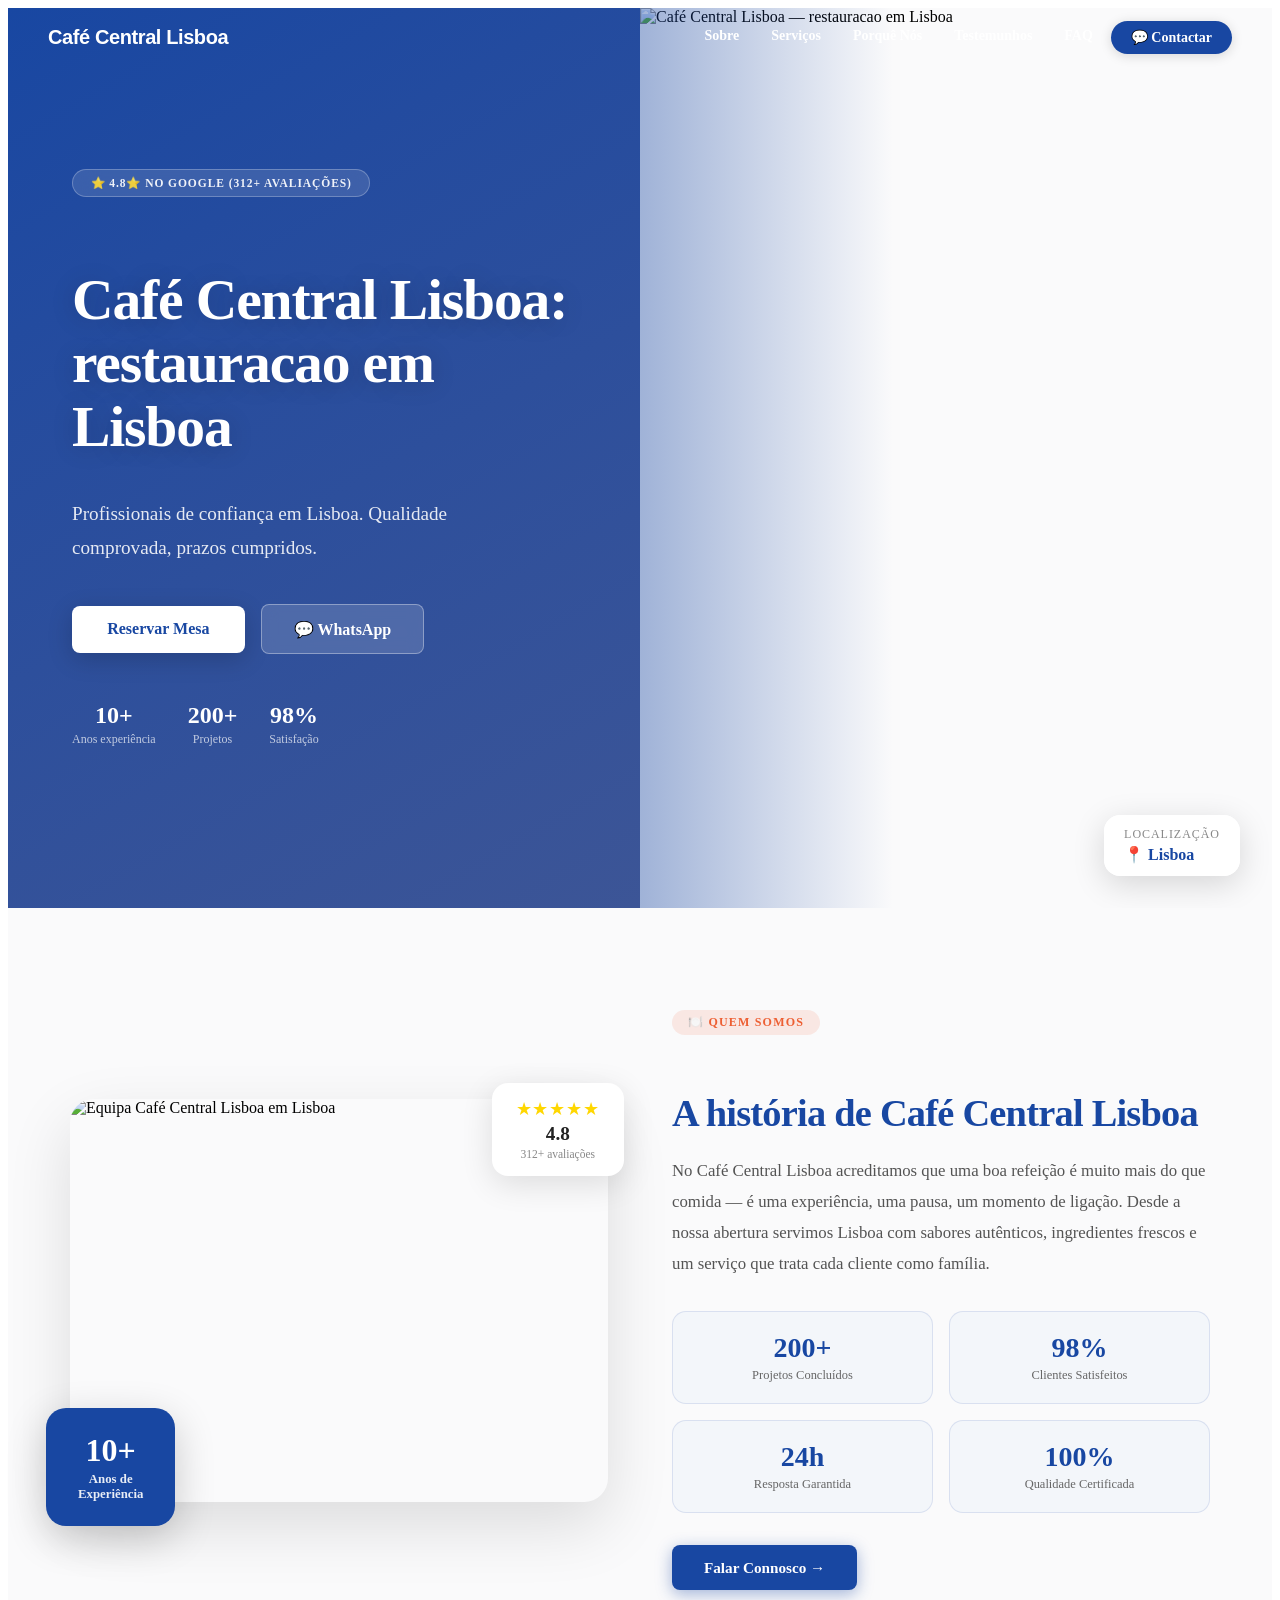
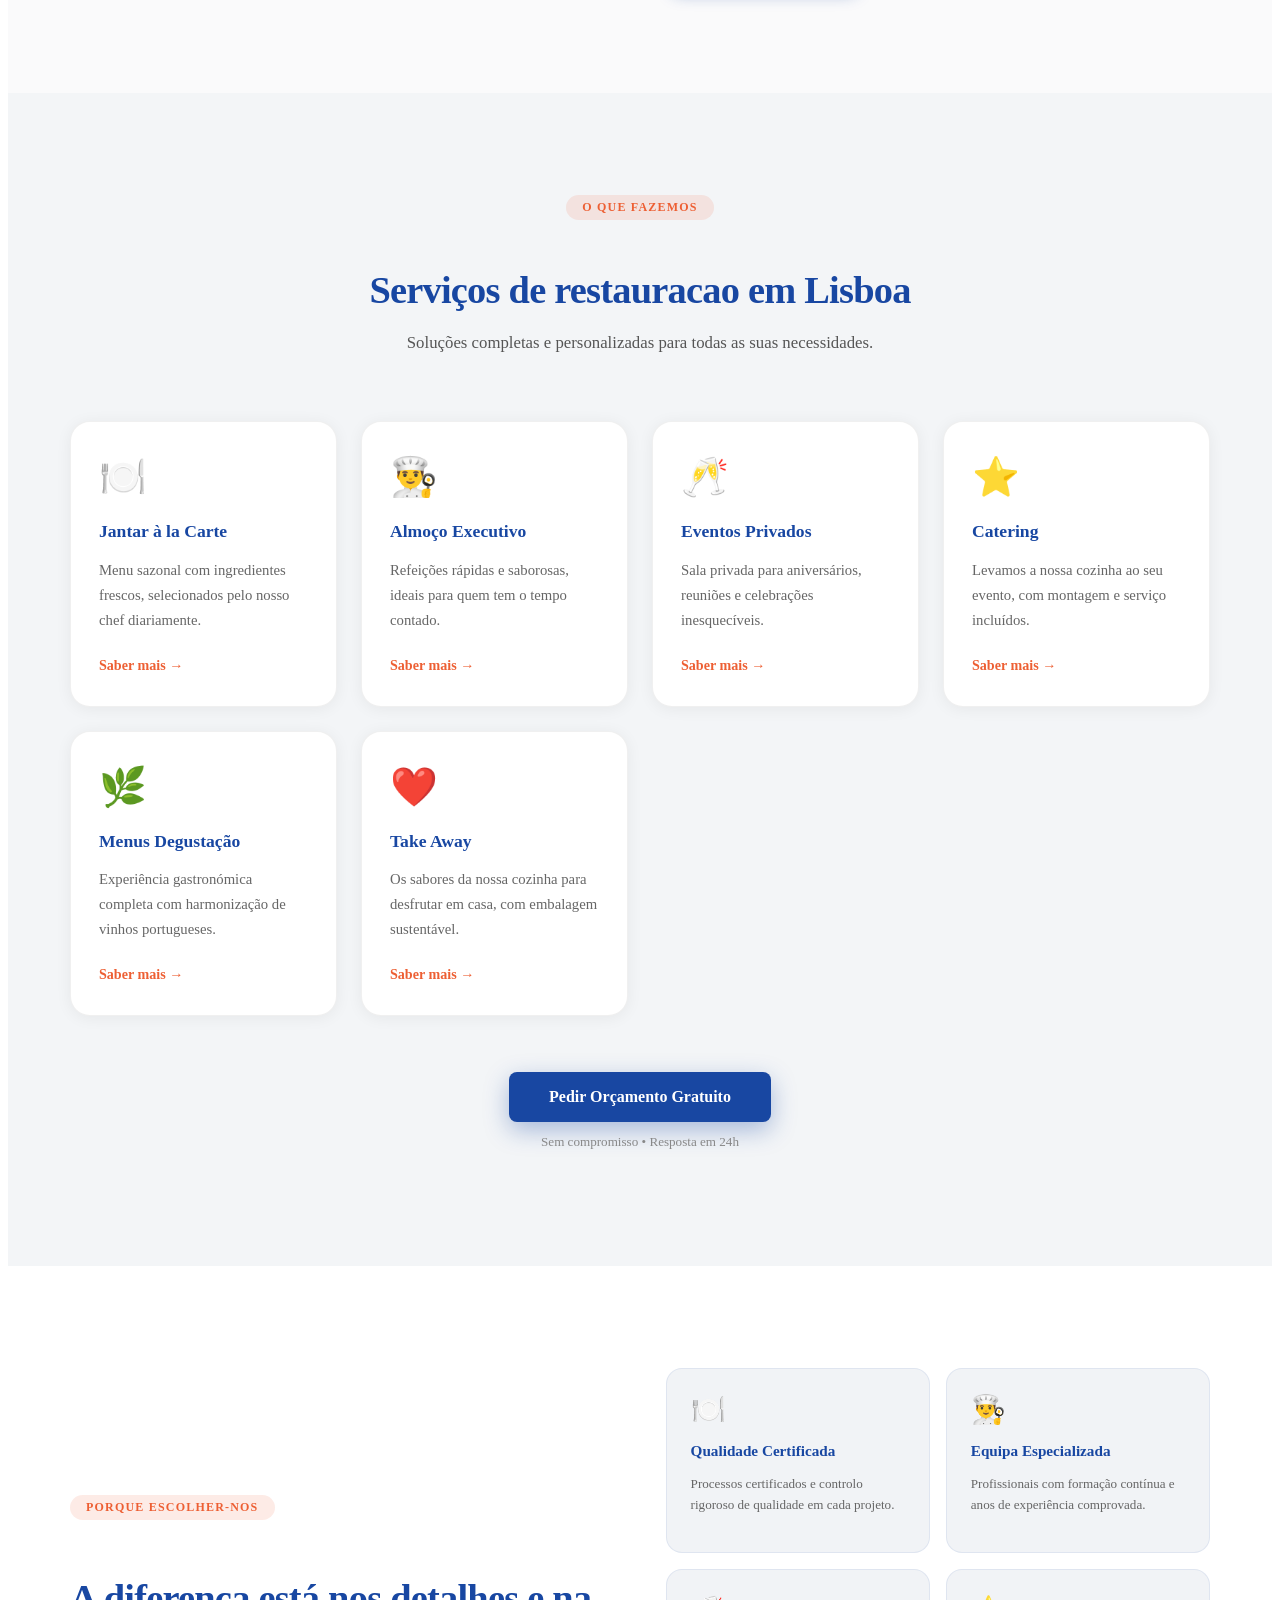
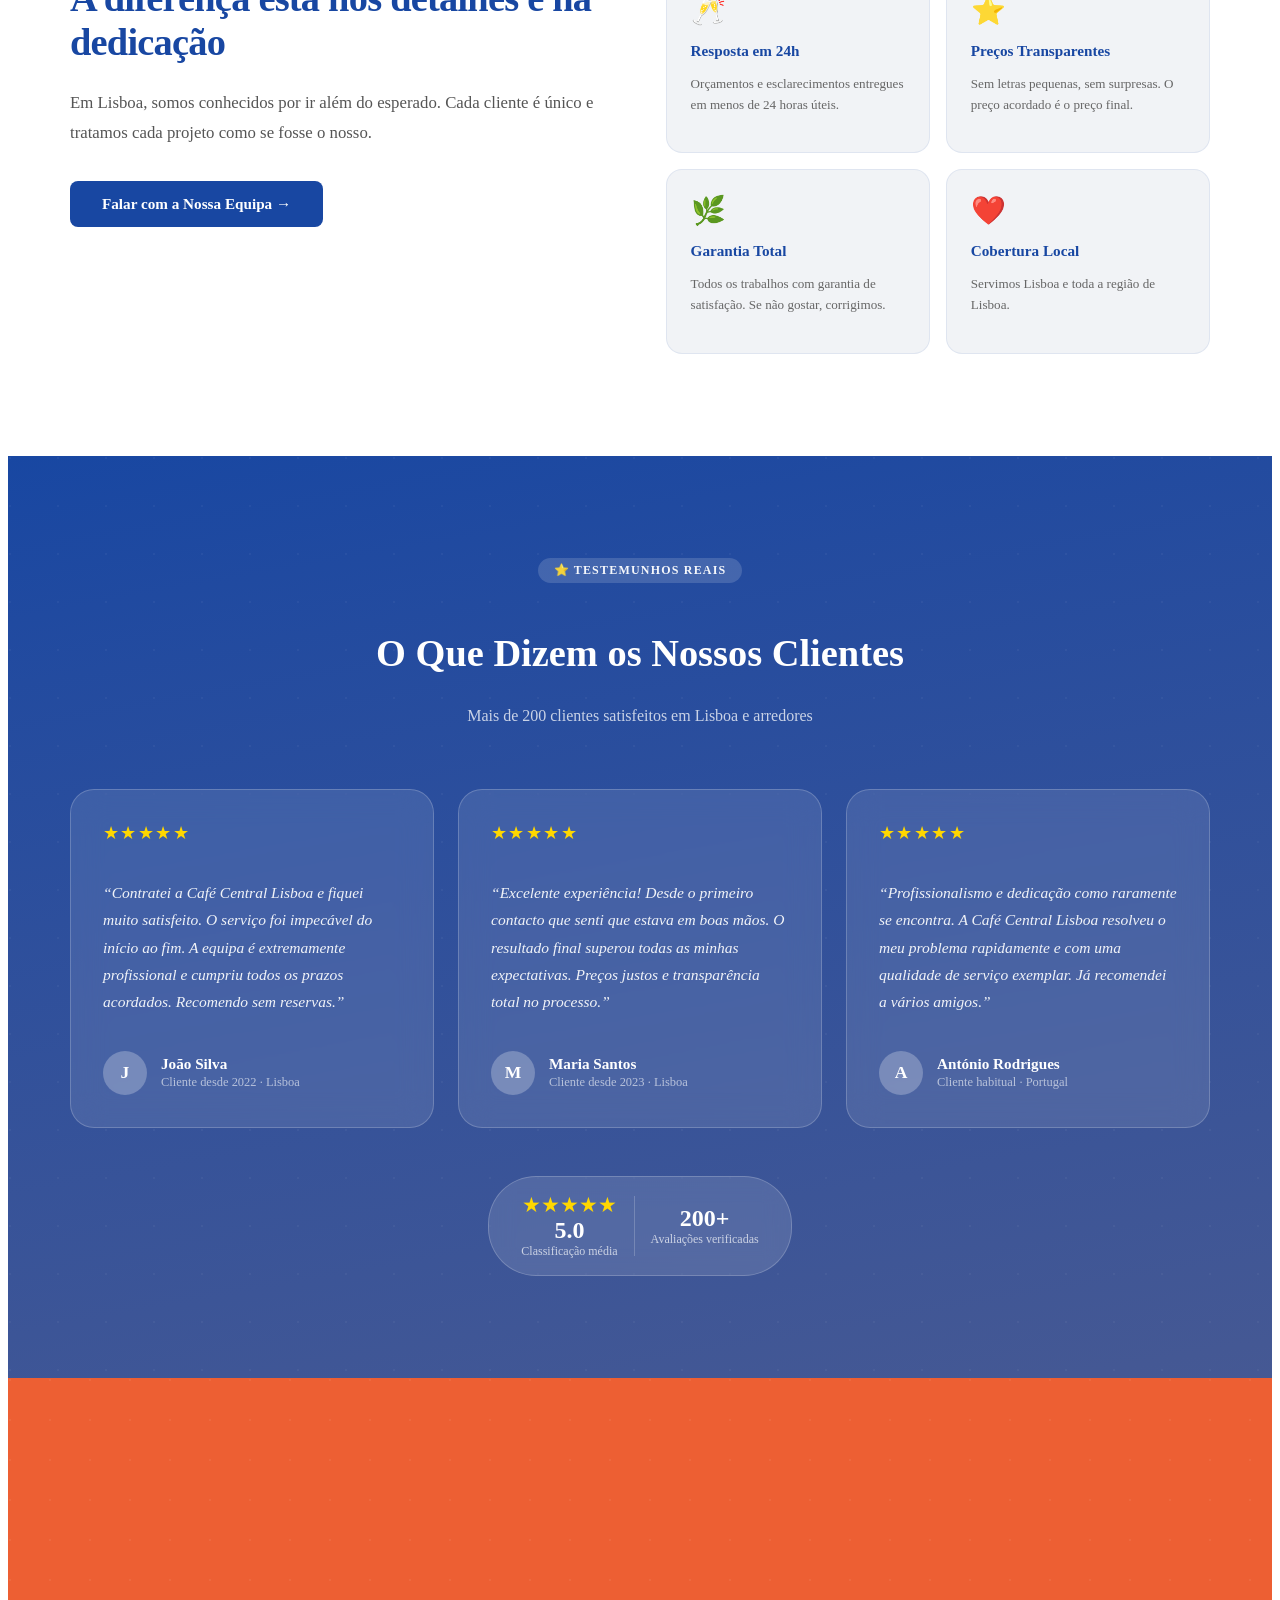
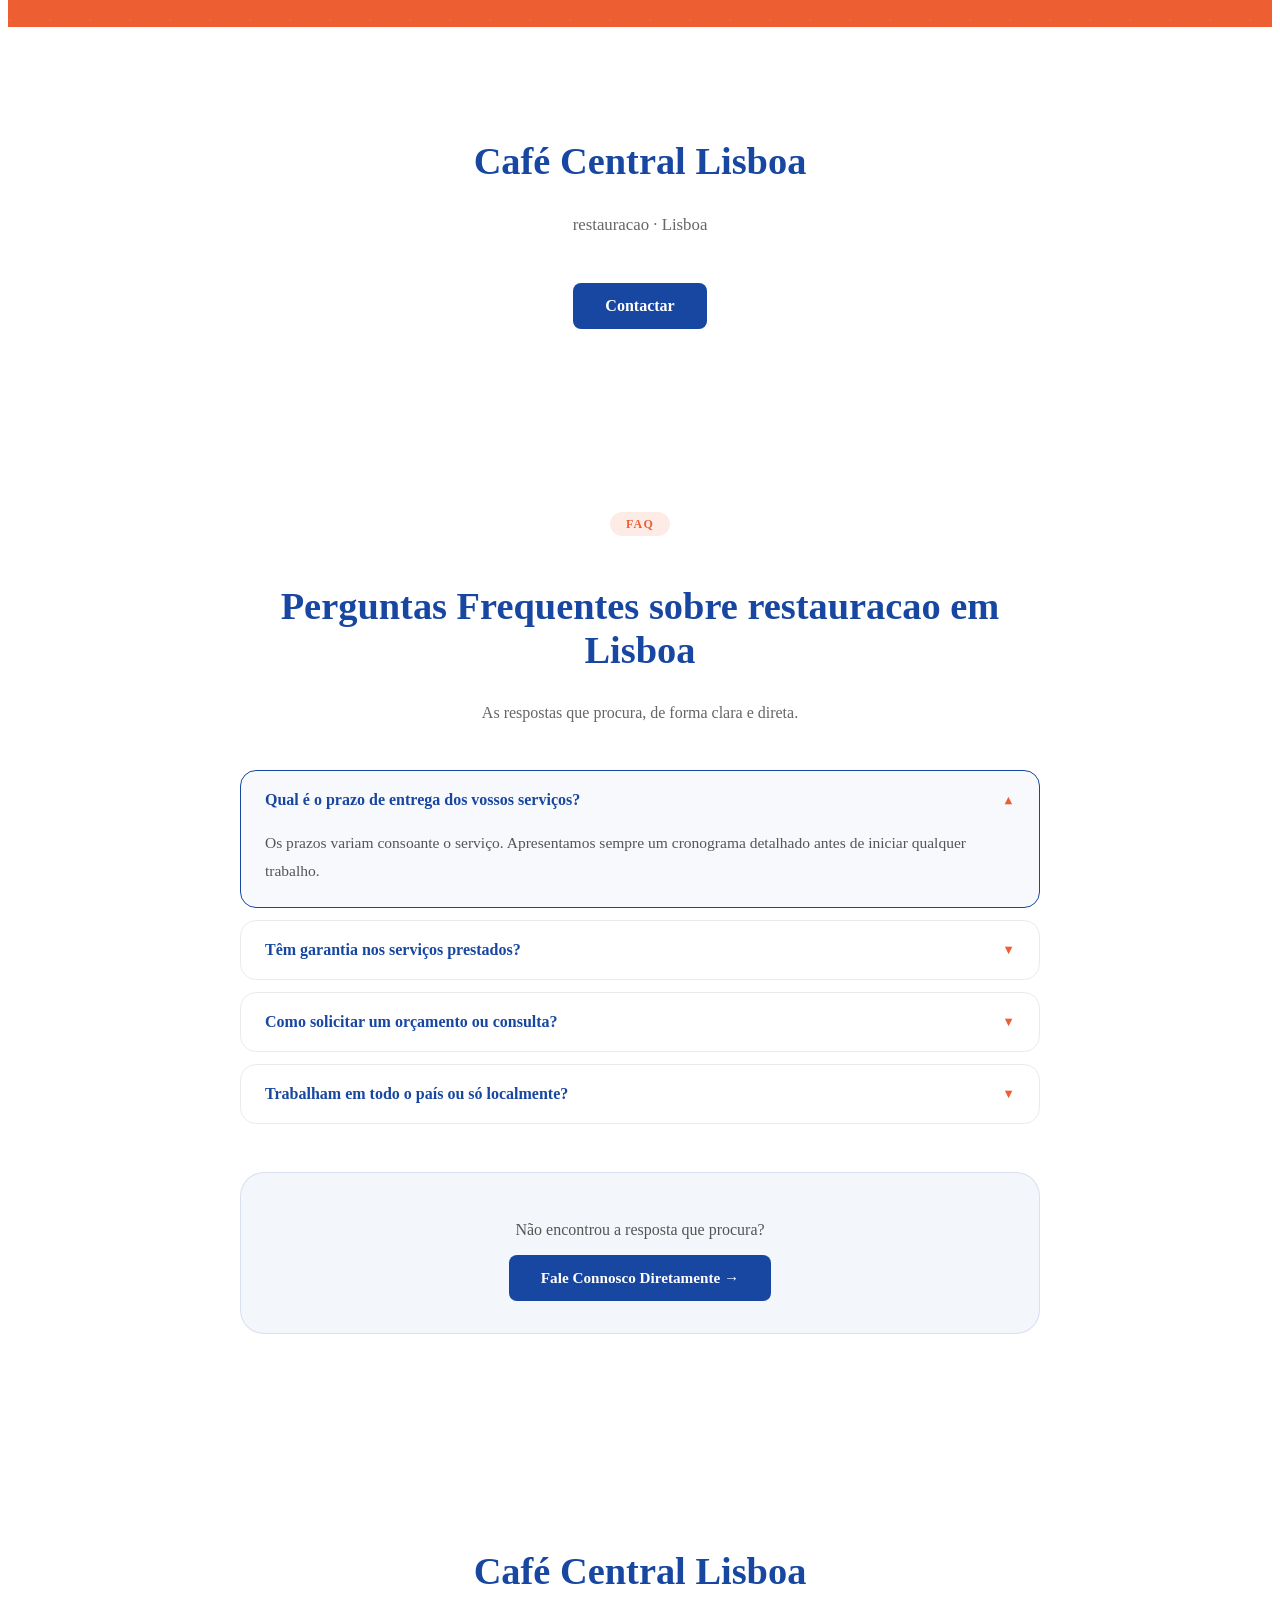
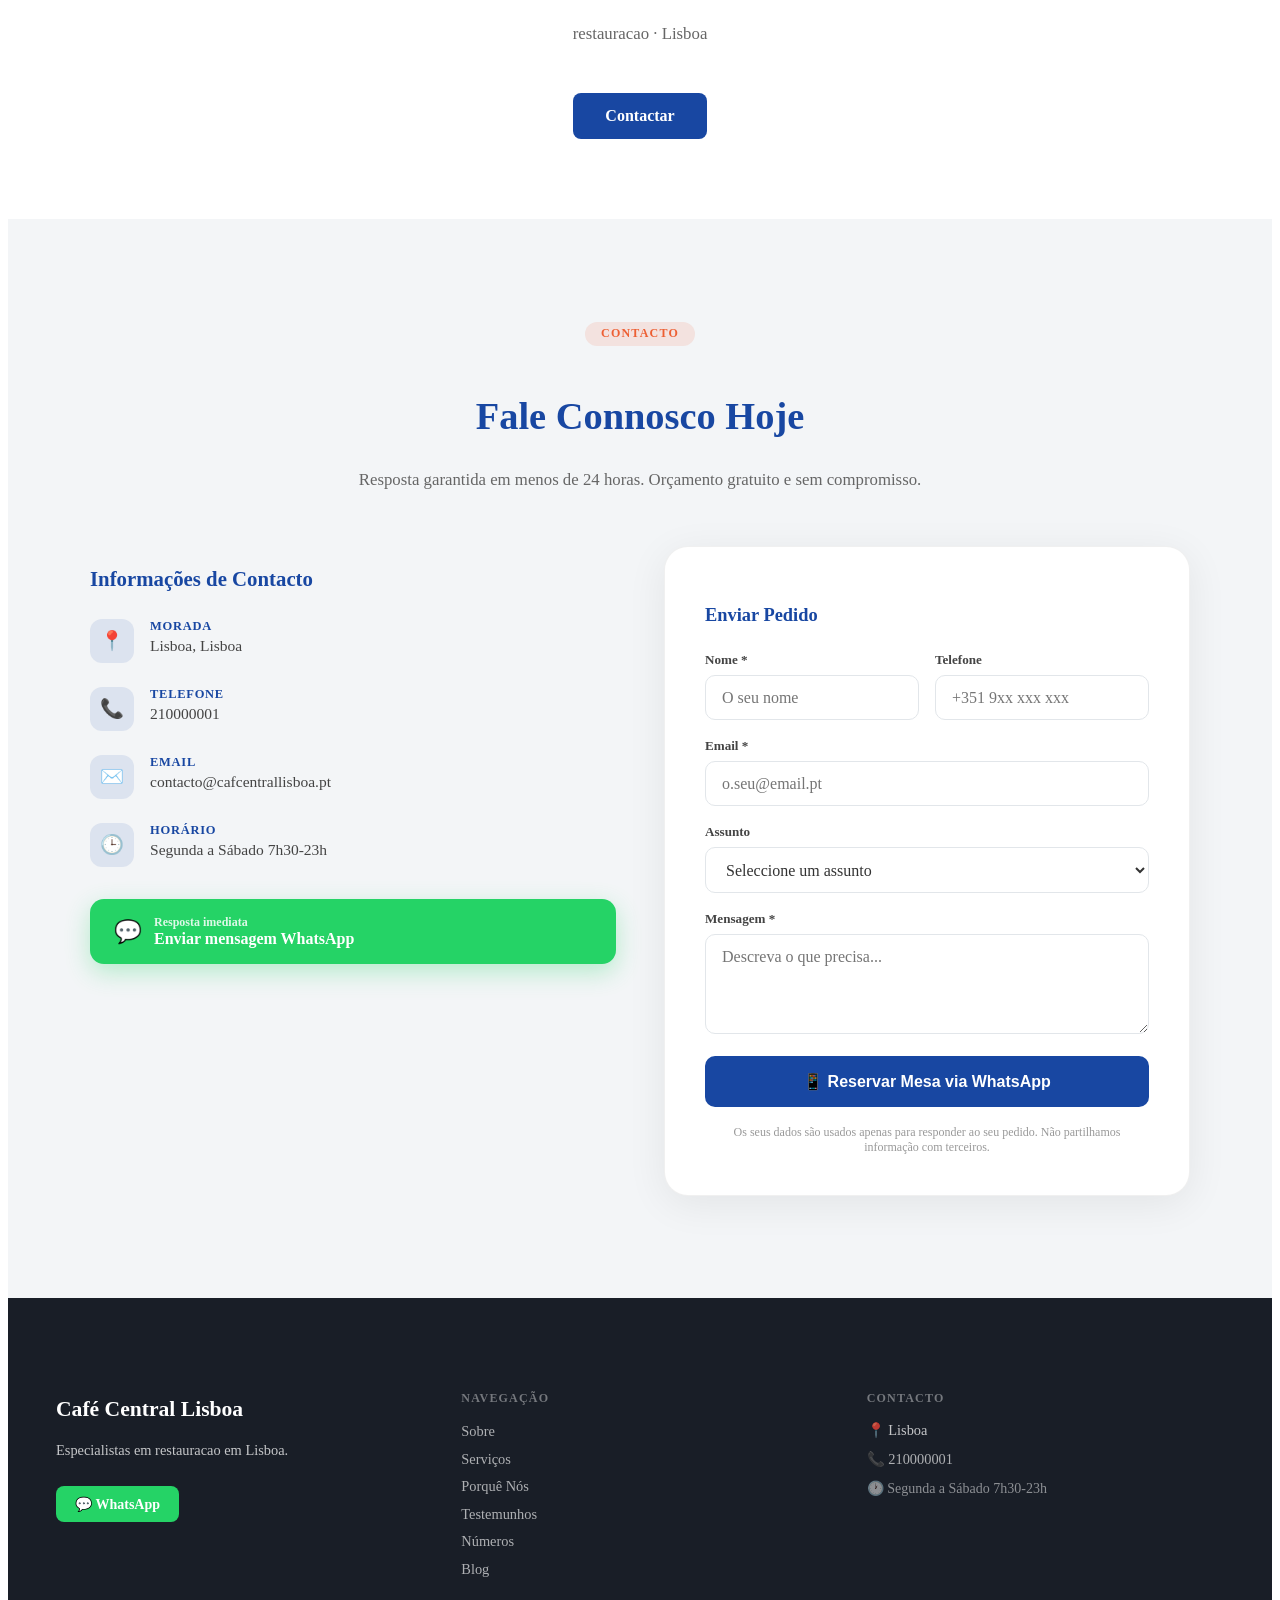
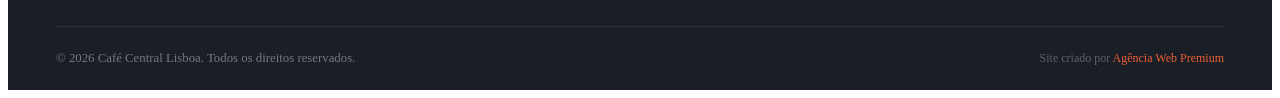
==== commit 3523050f: "demo: cafe-central-lisboa" ====
--- a/cafe-central-lisboa/index.html
+++ b/cafe-central-lisboa/index.html
@@ -1,9 +1,9 @@
-<!DOCTYPE html><html lang="pt-PT"><head><meta charSet="utf-8"/><meta name="viewport" content="width=device-width, initial-scale=1"/><link rel="preload" as="image" href="https://image.pollinations.ai/prompt/beautiful%20restaurant%20in%20Lisboa%20Portugal%2C%20elegant%20table%20setting%2C%20warm%20lighting%2C%20delicious%20food%20presentation%2C%20professional%20food%20photography?width=1400&amp;height=700&amp;seed=737&amp;nologo=true&amp;enhance=true&amp;model=flux" fetchPriority="high"/><link rel="stylesheet" href="/_next/static/css/db3341ce0b5003d8.css" data-precedence="next"/><link rel="preload" as="script" fetchPriority="low" href="/_next/static/chunks/webpack-8658fdbc42bfbbae.js"/><script src="/_next/static/chunks/fd9d1056-faca5e55fb7642b2.js" async=""></script><script src="/_next/static/chunks/117-90a790a4d4977642.js" async=""></script><script src="/_next/static/chunks/main-app-651d6d1bb495ec21.js" async=""></script><script src="/_next/static/chunks/app/page-0e3477ffef9cff7f.js" async=""></script><script src="/_next/static/chunks/app/layout-3534fa0698a1fd13.js" async=""></script><link rel="preconnect" href="https://fonts.googleapis.com"/><link rel="preconnect" href="https://fonts.gstatic.com" crossorigin="anonymous"/><link rel="dns-prefetch" href="https://image.pollinations.ai"/><meta name="theme-color" content="#1847a2"/><meta name="format-detection" content="telephone=yes"/><meta name="mobile-web-app-capable" content="yes"/><meta name="apple-mobile-web-app-capable" content="yes"/><meta name="apple-mobile-web-app-status-bar-style" content="default"/><title>Café Central Lisboa | restauracao em Lisboa</title><meta name="description" content="Pequenos-almoços que acordam a cidade, almoços de consciência limpa, jantares em família. Catering para teus momentos especiais."/><meta name="author" content="Café Central Lisboa"/><meta name="keywords" content="restauracao, cafe-restaurante, Lisboa, Lisboa, Portugal, restauracao Lisboa, restauracao Lisboa, melhor restauracao Lisboa, restauracao perto de mim"/><meta name="creator" content="Café Central Lisboa"/><meta name="publisher" content="Café Central Lisboa"/><meta name="robots" content="index, follow"/><meta name="googlebot" content="index, follow, max-video-preview:-1, max-image-preview:large, max-snippet:-1"/><meta name="geo.region" content="PT-LI"/><meta name="geo.placename" content="Lisboa"/><meta name="revisit-after" content="7 days"/><meta name="language" content="pt-PT"/><link rel="canonical" href="https://cafe-central-lisboa.github.io"/><meta property="og:title" content="Café Central Lisboa — restauracao em Lisboa"/><meta property="og:description" content="Pequenos-almoços que acordam a cidade, almoços de consciência limpa, jantares em família. Catering para teus momentos especiais."/><meta property="og:url" content="https://cafe-central-lisboa.github.io"/><meta property="og:site_name" content="Café Central Lisboa"/><meta property="og:locale" content="pt_PT"/><meta property="og:type" content="website"/><meta name="twitter:card" content="summary_large_image"/><meta name="twitter:title" content="Café Central Lisboa"/><meta name="twitter:description" content="Pequenos-almoços que acordam a cidade, almoços de consciência limpa, jantares em família. Catering para teus momentos especiais."/><script src="/_next/static/chunks/polyfills-42372ed130431b0a.js" noModule=""></script></head><body><nav style="position:fixed;top:0;left:0;right:0;z-index:1000;transition:background 0.3s, box-shadow 0.3s, padding 0.3s;background:transparent;box-shadow:none;padding:1.25rem 0;backdrop-filter:none" role="navigation" aria-label="Navegação principal"><div style="max-width:1320px;margin:0 auto;padding:0 clamp(1rem,4vw,3rem);display:flex;align-items:center;justify-content:space-between"><button style="background:none;border:none;cursor:pointer;padding:0;display:flex;align-items:center;gap:0.5rem" aria-label="Ir para o início"><span style="font-family:var(--fonte-titulo);font-size:1.25rem;font-weight:800;color:white;letter-spacing:-0.02em;transition:color 0.3s">Café Central Lisboa</span></button><ul style="display:flex;gap:0.25rem;list-style:none;margin:0;padding:0;align-items:center" class="nav-links-desktop"><li><button style="background:none;border:none;cursor:pointer;font-family:var(--fonte-corpo);font-size:0.875rem;font-weight:600;color:white;padding:0.5rem 0.875rem;border-radius:0.375rem;transition:all 0.2s;border-bottom:2px solid transparent">Sobre</button></li><li><button style="background:none;border:none;cursor:pointer;font-family:var(--fonte-corpo);font-size:0.875rem;font-weight:600;color:white;padding:0.5rem 0.875rem;border-radius:0.375rem;transition:all 0.2s;border-bottom:2px solid transparent">Serviços</button></li><li><button style="background:none;border:none;cursor:pointer;font-family:var(--fonte-corpo);font-size:0.875rem;font-weight:600;color:white;padding:0.5rem 0.875rem;border-radius:0.375rem;transition:all 0.2s;border-bottom:2px solid transparent">Porquê Nós</button></li><li><button style="background:none;border:none;cursor:pointer;font-family:var(--fonte-corpo);font-size:0.875rem;font-weight:600;color:white;padding:0.5rem 0.875rem;border-radius:0.375rem;transition:all 0.2s;border-bottom:2px solid transparent">Testemunhos</button></li><li><button style="background:none;border:none;cursor:pointer;font-family:var(--fonte-corpo);font-size:0.875rem;font-weight:600;color:white;padding:0.5rem 0.875rem;border-radius:0.375rem;transition:all 0.2s;border-bottom:2px solid transparent">FAQ</button></li><li><a href="https://wa.me/351210000001" target="_blank" rel="noopener noreferrer" style="background:#1847a2;color:white;padding:0.5rem 1.25rem;border-radius:2rem;font-family:var(--fonte-corpo);font-size:0.875rem;font-weight:700;text-decoration:none;display:inline-flex;align-items:center;gap:0.4rem;transition:opacity 0.2s, transform 0.2s;box-shadow:0 2px 12px rgba(0,0,0,0.15)">💬 Contactar</a></li></ul><button style="display:none;background:none;border:none;cursor:pointer;padding:0.5rem;color:white" aria-label="Menu" class="nav-hamburger"><svg width="24" height="24" viewBox="0 0 24 24" fill="none" stroke="currentColor" stroke-width="2.5" stroke-linecap="round"><line x1="3" y1="6" x2="21" y2="6"></line><line x1="3" y1="12" x2="21" y2="12"></line><line x1="3" y1="18" x2="21" y2="18"></line></svg></button></div><style>
+<!DOCTYPE html><html lang="pt-PT"><head><meta charSet="utf-8"/><meta name="viewport" content="width=device-width, initial-scale=1"/><link rel="preload" as="image" href="https://image.pollinations.ai/prompt/beautiful%20restaurant%20in%20Lisboa%20Portugal%2C%20elegant%20table%20setting%2C%20warm%20lighting%2C%20delicious%20food%20presentation%2C%20professional%20food%20photography?width=1400&amp;height=700&amp;seed=737&amp;nologo=true&amp;enhance=true&amp;model=flux" fetchPriority="high"/><link rel="stylesheet" href="/_next/static/css/db3341ce0b5003d8.css" data-precedence="next"/><link rel="preload" as="script" fetchPriority="low" href="/_next/static/chunks/webpack-8658fdbc42bfbbae.js"/><script src="/_next/static/chunks/fd9d1056-faca5e55fb7642b2.js" async=""></script><script src="/_next/static/chunks/117-90a790a4d4977642.js" async=""></script><script src="/_next/static/chunks/main-app-651d6d1bb495ec21.js" async=""></script><script src="/_next/static/chunks/app/page-a92463111c237159.js" async=""></script><script src="/_next/static/chunks/app/layout-3534fa0698a1fd13.js" async=""></script><link rel="preconnect" href="https://fonts.googleapis.com"/><link rel="preconnect" href="https://fonts.gstatic.com" crossorigin="anonymous"/><link rel="dns-prefetch" href="https://image.pollinations.ai"/><meta name="theme-color" content="#1847a2"/><meta name="format-detection" content="telephone=yes"/><meta name="mobile-web-app-capable" content="yes"/><meta name="apple-mobile-web-app-capable" content="yes"/><meta name="apple-mobile-web-app-status-bar-style" content="default"/><title>Café Central Lisboa | restauracao em Lisboa</title><meta name="description" content="Pequenos-almoços que acordam a cidade, almoços de consciência limpa, jantares em família. Catering para teus momentos especiais."/><meta name="author" content="Café Central Lisboa"/><meta name="keywords" content="restauracao, cafe-restaurante, Lisboa, Lisboa, Portugal, restauracao Lisboa, restauracao Lisboa, melhor restauracao Lisboa, restauracao perto de mim"/><meta name="creator" content="Café Central Lisboa"/><meta name="publisher" content="Café Central Lisboa"/><meta name="robots" content="index, follow"/><meta name="googlebot" content="index, follow, max-video-preview:-1, max-image-preview:large, max-snippet:-1"/><meta name="geo.region" content="PT-LI"/><meta name="geo.placename" content="Lisboa"/><meta name="revisit-after" content="7 days"/><meta name="language" content="pt-PT"/><link rel="canonical" href="https://cafe-central-lisboa.github.io"/><meta property="og:title" content="Café Central Lisboa — restauracao em Lisboa"/><meta property="og:description" content="Pequenos-almoços que acordam a cidade, almoços de consciência limpa, jantares em família. Catering para teus momentos especiais."/><meta property="og:url" content="https://cafe-central-lisboa.github.io"/><meta property="og:site_name" content="Café Central Lisboa"/><meta property="og:locale" content="pt_PT"/><meta property="og:type" content="website"/><meta name="twitter:card" content="summary_large_image"/><meta name="twitter:title" content="Café Central Lisboa"/><meta name="twitter:description" content="Pequenos-almoços que acordam a cidade, almoços de consciência limpa, jantares em família. Catering para teus momentos especiais."/><script src="/_next/static/chunks/polyfills-42372ed130431b0a.js" noModule=""></script></head><body><nav style="position:fixed;top:0;left:0;right:0;z-index:1000;transition:background 0.3s, box-shadow 0.3s, padding 0.3s;background:transparent;box-shadow:none;padding:1.25rem 0;backdrop-filter:none" role="navigation" aria-label="Navegação principal"><div style="max-width:1320px;margin:0 auto;padding:0 clamp(1rem,4vw,3rem);display:flex;align-items:center;justify-content:space-between"><button style="background:none;border:none;cursor:pointer;padding:0;display:flex;align-items:center;gap:0.5rem" aria-label="Ir para o início"><span style="font-family:var(--fonte-titulo);font-size:1.25rem;font-weight:800;color:white;letter-spacing:-0.02em;transition:color 0.3s">Café Central Lisboa</span></button><ul style="display:flex;gap:0.25rem;list-style:none;margin:0;padding:0;align-items:center" class="nav-links-desktop"><li><button style="background:none;border:none;cursor:pointer;font-family:var(--fonte-corpo);font-size:0.875rem;font-weight:600;color:white;padding:0.5rem 0.875rem;border-radius:0.375rem;transition:all 0.2s;border-bottom:2px solid transparent">Sobre</button></li><li><button style="background:none;border:none;cursor:pointer;font-family:var(--fonte-corpo);font-size:0.875rem;font-weight:600;color:white;padding:0.5rem 0.875rem;border-radius:0.375rem;transition:all 0.2s;border-bottom:2px solid transparent">Serviços</button></li><li><button style="background:none;border:none;cursor:pointer;font-family:var(--fonte-corpo);font-size:0.875rem;font-weight:600;color:white;padding:0.5rem 0.875rem;border-radius:0.375rem;transition:all 0.2s;border-bottom:2px solid transparent">Porquê Nós</button></li><li><button style="background:none;border:none;cursor:pointer;font-family:var(--fonte-corpo);font-size:0.875rem;font-weight:600;color:white;padding:0.5rem 0.875rem;border-radius:0.375rem;transition:all 0.2s;border-bottom:2px solid transparent">Testemunhos</button></li><li><button style="background:none;border:none;cursor:pointer;font-family:var(--fonte-corpo);font-size:0.875rem;font-weight:600;color:white;padding:0.5rem 0.875rem;border-radius:0.375rem;transition:all 0.2s;border-bottom:2px solid transparent">FAQ</button></li><li><a href="https://wa.me/351210000001" target="_blank" rel="noopener noreferrer" style="background:#1847a2;color:white;padding:0.5rem 1.25rem;border-radius:2rem;font-family:var(--fonte-corpo);font-size:0.875rem;font-weight:700;text-decoration:none;display:inline-flex;align-items:center;gap:0.4rem;transition:opacity 0.2s, transform 0.2s;box-shadow:0 2px 12px rgba(0,0,0,0.15)">💬 Contactar</a></li></ul><button style="display:none;background:none;border:none;cursor:pointer;padding:0.5rem;color:white" aria-label="Menu" class="nav-hamburger"><svg width="24" height="24" viewBox="0 0 24 24" fill="none" stroke="currentColor" stroke-width="2.5" stroke-linecap="round"><line x1="3" y1="6" x2="21" y2="6"></line><line x1="3" y1="12" x2="21" y2="12"></line><line x1="3" y1="18" x2="21" y2="18"></line></svg></button></div><style>
         @media (max-width: 768px) {
           .nav-links-desktop { display: none !important; }
           .nav-hamburger { display: flex !important; }
         }
-      </style></nav><script type="application/ld+json">{"@context":"https://schema.org","@type":"LocalBusiness","name":"Café Central Lisboa","description":"Pequenos-almoços que acordam a cidade, almoços de consciência limpa, jantares em família. Catering para teus momentos especiais.","url":"","telephone":"210000001","address":{"@type":"PostalAddress","addressLocality":"Lisboa","addressRegion":"Lisboa","addressCountry":"PT"},"geo":{"@type":"GeoCoordinates"},"openingHours":"Segunda a Sábado 7h30-23h","priceRange":"€€","areaServed":{"@type":"City","name":"Lisboa"},"aggregateRating":{"@type":"AggregateRating","ratingValue":4.8,"reviewCount":312,"bestRating":5,"worstRating":1}}</script><main><header role="banner" itemScope="" itemType="https://schema.org/Organization" style="min-height:100vh;display:grid;grid-template-columns:minmax(0,1fr) minmax(0,1fr);position:relative;overflow:hidden;background:#fafafb"><div style="display:flex;flex-direction:column;justify-content:center;padding:clamp(3rem,8vh,6rem) clamp(1.5rem,6vw,4rem);background:linear-gradient(150deg, #1847a2 0%, color-mix(in srgb, #1847a2 80%, #cd8d68) 100%);position:relative;z-index:2"><div style="display:inline-flex;align-items:center;gap:0.5rem;background:rgba(255,255,255,0.12);backdrop-filter:blur(12px);border-radius:2rem;padding:0.4rem 1.1rem;margin-bottom:2rem;border:1px solid rgba(255,255,255,0.25);width:fit-content"><span style="font-size:0.72rem;letter-spacing:0.08em;color:rgba(255,255,255,0.92);font-weight:700;text-transform:uppercase">⭐ A escolha de 312 famílias lisboetas • 4.8⭐</span></div><h1 itemProp="name" style="font-family:var(--fonte-titulo);font-size:clamp(2rem, 4.5vw, 3.8rem);font-weight:900;color:white;line-height:1.1;margin-bottom:1.25rem;letter-spacing:-0.02em;text-shadow:0 2px 24px rgba(0,0,0,0.18);max-width:20ch">Café Central: onde Lisboa se sente em casa</h1><p itemProp="description" style="font-size:clamp(1rem, 1.6vw, 1.2rem);color:rgba(255,255,255,0.88);max-width:46ch;margin-bottom:2.5rem;line-height:1.75">Pequenos-almoços que acordam a cidade, almoços de consciência limpa, jantares em família. Catering para teus momentos especiais.</p><div style="display:flex;gap:1rem;flex-wrap:wrap;align-items:center"><a href="#contacto" aria-label="Marcar mesa" style="background:white;color:#1847a2;padding:0.9rem 2.2rem;border-radius:var(--border-radius, 8px);font-weight:800;font-size:1rem;text-decoration:none;box-shadow:0 6px 24px rgba(0,0,0,0.18);transition:transform 0.2s, box-shadow 0.2s;display:inline-block;white-space:nowrap">Marcar mesa</a><a href="https://api.whatsapp.com/send?phone=351210000001&amp;text=Ol%C3%A1!%20Vi%20o%20vosso%20site%20e%20gostaria%20de%20mais%20informa%C3%A7%C3%B5es%20sobre%20os%20servi%C3%A7os%20de%20restauracao." target="_blank" rel="noopener noreferrer" aria-label="Contactar via WhatsApp" style="background:rgba(255,255,255,0.15);color:white;padding:0.9rem 2rem;border-radius:var(--border-radius, 8px);font-weight:600;font-size:1rem;text-decoration:none;border:1.5px solid rgba(255,255,255,0.35);backdrop-filter:blur(8px);display:inline-flex;align-items:center;gap:0.5rem;white-space:nowrap">💬 WhatsApp</a></div><div style="display:flex;gap:2rem;margin-top:3rem;flex-wrap:wrap"><div style="text-align:center"><div style="font-size:1.5rem;font-weight:900;color:white;font-family:var(--fonte-titulo)">10+</div><div style="font-size:0.75rem;color:rgba(255,255,255,0.7);margin-top:0.2rem">Anos experiência</div></div><div style="text-align:center"><div style="font-size:1.5rem;font-weight:900;color:white;font-family:var(--fonte-titulo)">200+</div><div style="font-size:0.75rem;color:rgba(255,255,255,0.7);margin-top:0.2rem">Projetos</div></div><div style="text-align:center"><div style="font-size:1.5rem;font-weight:900;color:white;font-family:var(--fonte-titulo)">98%</div><div style="font-size:0.75rem;color:rgba(255,255,255,0.7);margin-top:0.2rem">Satisfação</div></div></div><span itemProp="address" itemScope="" itemType="https://schema.org/PostalAddress" style="display:none"><span itemProp="addressLocality">Lisboa</span>,<span itemProp="addressCountry">PT</span></span><span itemProp="telephone" style="display:none">210000001</span></div><div style="position:relative;overflow:hidden"><img src="https://image.pollinations.ai/prompt/beautiful%20restaurant%20in%20Lisboa%20Portugal%2C%20elegant%20table%20setting%2C%20warm%20lighting%2C%20delicious%20food%20presentation%2C%20professional%20food%20photography?width=1400&amp;height=700&amp;seed=737&amp;nologo=true&amp;enhance=true&amp;model=flux" alt="Café Central Lisboa — restauracao em Lisboa" loading="eager" fetchPriority="high" width="700" height="700" style="width:100%;height:100%;object-fit:cover;object-position:center"/><div style="position:absolute;inset:0;background:linear-gradient(to right, color-mix(in srgb, #1847a2 40%, transparent) 0%, transparent 40%)"></div><div style="position:absolute;bottom:2rem;right:2rem;background:rgba(255,255,255,0.95);backdrop-filter:blur(12px);border-radius:1rem;padding:0.75rem 1.25rem;box-shadow:0 8px 32px rgba(0,0,0,0.15)"><div style="font-size:0.75rem;color:#888;text-transform:uppercase;letter-spacing:0.08em;margin-bottom:0.2rem">Localização</div><div style="font-weight:700;color:#1847a2;font-size:1rem">📍 Lisboa</div></div></div><style>@media (max-width: 768px) {
+      </style></nav><script type="application/ld+json">{"@context":"https://schema.org","@type":"LocalBusiness","name":"Café Central Lisboa","description":"Pequenos-almoços que acordam a cidade, almoços de consciência limpa, jantares em família. Catering para teus momentos especiais.","url":"","telephone":"210000001","address":{"@type":"PostalAddress","addressLocality":"Lisboa","addressRegion":"Lisboa","addressCountry":"PT"},"geo":{"@type":"GeoCoordinates"},"openingHours":"Segunda a Sábado 7h30-23h","priceRange":"€€","areaServed":{"@type":"City","name":"Lisboa"},"aggregateRating":{"@type":"AggregateRating","ratingValue":4.8,"reviewCount":312,"bestRating":5,"worstRating":1}}</script><main><header role="banner" itemScope="" itemType="https://schema.org/Organization" style="min-height:100vh;display:grid;grid-template-columns:minmax(0,1fr) minmax(0,1fr);position:relative;overflow:hidden;background:#fafafb"><div style="display:flex;flex-direction:column;justify-content:center;padding:clamp(3rem,8vh,6rem) clamp(1.5rem,6vw,4rem);background:linear-gradient(150deg, #1847a2 0%, color-mix(in srgb, #1847a2 80%, #cd8d68) 100%);position:relative;z-index:2"><div style="display:inline-flex;align-items:center;gap:0.5rem;background:rgba(255,255,255,0.12);backdrop-filter:blur(12px);border-radius:2rem;padding:0.4rem 1.1rem;margin-bottom:2rem;border:1px solid rgba(255,255,255,0.25);width:fit-content"><span style="font-size:0.72rem;letter-spacing:0.08em;color:rgba(255,255,255,0.92);font-weight:700;text-transform:uppercase">⭐ 4.8⭐ no Google (312+ avaliações)</span></div><h1 itemProp="name" style="font-family:var(--fonte-titulo);font-size:clamp(2rem, 4.5vw, 3.8rem);font-weight:900;color:white;line-height:1.1;margin-bottom:1.25rem;letter-spacing:-0.02em;text-shadow:0 2px 24px rgba(0,0,0,0.18);max-width:20ch">Café Central Lisboa: restauracao em Lisboa</h1><p itemProp="description" style="font-size:clamp(1rem, 1.6vw, 1.2rem);color:rgba(255,255,255,0.88);max-width:46ch;margin-bottom:2.5rem;line-height:1.75">Profissionais de confiança em Lisboa. Qualidade comprovada, prazos cumpridos.</p><div style="display:flex;gap:1rem;flex-wrap:wrap;align-items:center"><a href="#contacto" aria-label="Reservar Mesa" style="background:white;color:#1847a2;padding:0.9rem 2.2rem;border-radius:var(--border-radius, 8px);font-weight:800;font-size:1rem;text-decoration:none;box-shadow:0 6px 24px rgba(0,0,0,0.18);transition:transform 0.2s, box-shadow 0.2s;display:inline-block;white-space:nowrap">Reservar Mesa</a><a href="https://api.whatsapp.com/send?phone=351210000001&amp;text=Ol%C3%A1!%20Vi%20o%20vosso%20site%20e%20gostaria%20de%20mais%20informa%C3%A7%C3%B5es%20sobre%20os%20servi%C3%A7os%20de%20restauracao." target="_blank" rel="noopener noreferrer" aria-label="Contactar via WhatsApp" style="background:rgba(255,255,255,0.15);color:white;padding:0.9rem 2rem;border-radius:var(--border-radius, 8px);font-weight:600;font-size:1rem;text-decoration:none;border:1.5px solid rgba(255,255,255,0.35);backdrop-filter:blur(8px);display:inline-flex;align-items:center;gap:0.5rem;white-space:nowrap">💬 WhatsApp</a></div><div style="display:flex;gap:2rem;margin-top:3rem;flex-wrap:wrap"><div style="text-align:center"><div style="font-size:1.5rem;font-weight:900;color:white;font-family:var(--fonte-titulo)">10+</div><div style="font-size:0.75rem;color:rgba(255,255,255,0.7);margin-top:0.2rem">Anos experiência</div></div><div style="text-align:center"><div style="font-size:1.5rem;font-weight:900;color:white;font-family:var(--fonte-titulo)">200+</div><div style="font-size:0.75rem;color:rgba(255,255,255,0.7);margin-top:0.2rem">Projetos</div></div><div style="text-align:center"><div style="font-size:1.5rem;font-weight:900;color:white;font-family:var(--fonte-titulo)">98%</div><div style="font-size:0.75rem;color:rgba(255,255,255,0.7);margin-top:0.2rem">Satisfação</div></div></div><span itemProp="address" itemScope="" itemType="https://schema.org/PostalAddress" style="display:none"><span itemProp="addressLocality">Lisboa</span>,<span itemProp="addressCountry">PT</span></span><span itemProp="telephone" style="display:none">210000001</span></div><div style="position:relative;overflow:hidden"><img src="https://image.pollinations.ai/prompt/beautiful%20restaurant%20in%20Lisboa%20Portugal%2C%20elegant%20table%20setting%2C%20warm%20lighting%2C%20delicious%20food%20presentation%2C%20professional%20food%20photography?width=1400&amp;height=700&amp;seed=737&amp;nologo=true&amp;enhance=true&amp;model=flux" alt="Café Central Lisboa — restauracao em Lisboa" loading="eager" fetchPriority="high" width="700" height="700" style="width:100%;height:100%;object-fit:cover;object-position:center"/><div style="position:absolute;inset:0;background:linear-gradient(to right, color-mix(in srgb, #1847a2 40%, transparent) 0%, transparent 40%)"></div><div style="position:absolute;bottom:2rem;right:2rem;background:rgba(255,255,255,0.95);backdrop-filter:blur(12px);border-radius:1rem;padding:0.75rem 1.25rem;box-shadow:0 8px 32px rgba(0,0,0,0.15)"><div style="font-size:0.75rem;color:#888;text-transform:uppercase;letter-spacing:0.08em;margin-bottom:0.2rem">Localização</div><div style="font-weight:700;color:#1847a2;font-size:1rem">📍 Lisboa</div></div></div><style>@media (max-width: 768px) {
           header[role=&quot;banner&quot;] { grid-template-columns: 1fr !important; }
           header[role=&quot;banner&quot;] &gt; div:last-child { height: 280px; }
-        }</style></header><section id="sobre" itemScope="" itemType="https://schema.org/LocalBusiness" style="padding:clamp(4rem,8vw,7rem) clamp(1rem,5vw,3rem);background:#fafafb" aria-label="Sobre nós"><div style="max-width:1140px;margin:0 auto;display:grid;grid-template-columns:repeat(auto-fit, minmax(300px, 1fr));gap:clamp(2.5rem,5vw,5rem);align-items:center"><div style="position:relative;order:0"><div style="border-radius:1.5rem;overflow:hidden;aspect-ratio:4/3;box-shadow:0 24px 64px rgba(0,0,0,0.12)"><img src="https://image.pollinations.ai/prompt/professional%20team%20working%20in%20restauracao%20business%20in%20Portugal%2C%20Lisboa%2C%20smiling%20professionals%2C%20modern%20workspace%2C%20photorealistic?width=800&amp;height=600&amp;seed=6727&amp;nologo=true&amp;enhance=true&amp;model=flux" alt="Equipa Café Central Lisboa em Lisboa" loading="lazy" width="640" height="480" style="width:100%;height:100%;object-fit:cover"/></div><div style="position:absolute;bottom:-1.5rem;left:-1.5rem;background:#1847a2;color:white;padding:1.5rem 2rem;border-radius:1.25rem;box-shadow:0 12px 40px rgba(0,0,0,0.2);text-align:center"><div style="font-size:2rem;font-weight:900;font-family:var(--fonte-titulo)">10+</div><div style="font-size:0.8rem;opacity:0.9;margin-top:0.2rem;font-weight:600">Anos de<br/>Experiência</div></div><div style="position:absolute;top:-1rem;right:-1rem;background:white;padding:1rem 1.5rem;border-radius:1rem;box-shadow:0 8px 32px rgba(0,0,0,0.12);text-align:center"><div style="color:#FFD700;font-size:1.1rem;letter-spacing:0.05em">★★★★★</div><div style="font-weight:800;color:#222;font-size:1.2rem;margin:0.2rem 0">4.8</div><div style="color:#888;font-size:0.72rem">312+ avaliações</div></div></div><div itemProp="description"><div style="display:inline-block;background:color-mix(in srgb, #ed5f33 12%, transparent);color:#ed5f33;padding:0.3rem 1rem;border-radius:2rem;font-size:0.75rem;font-weight:800;letter-spacing:0.1em;text-transform:uppercase;margin-bottom:1.5rem">🍽️ Quem Somos</div><h2 itemProp="name" style="font-family:var(--fonte-titulo);font-size:clamp(1.8rem, 3vw, 2.6rem);font-weight:900;color:#1847a2;line-height:1.15;margin-bottom:1.25rem;letter-spacing:-0.02em">A história de Café Central Lisboa</h2><p style="font-size:1.05rem;color:#545454;line-height:1.85;margin-bottom:2rem">No Café Central Lisboa acreditamos que uma boa refeição é muito mais do que comida — é uma experiência, uma pausa, um momento de ligação. Desde a nossa abertura servimos Lisboa com sabores autênticos, ingredientes frescos e um serviço que trata cada cliente como família.</p><div style="display:grid;grid-template-columns:1fr 1fr;gap:1rem;margin-bottom:2rem"><div style="padding:1.25rem;background:color-mix(in srgb, #1847a2 5%, white);border-radius:0.875rem;border:1px solid color-mix(in srgb, #1847a2 12%, transparent);text-align:center"><div style="font-size:1.75rem;font-weight:900;color:#1847a2;font-family:var(--fonte-titulo)">200+</div><div style="font-size:0.78rem;color:#666;margin-top:0.25rem;font-weight:500">Projetos Concluídos</div></div><div style="padding:1.25rem;background:color-mix(in srgb, #1847a2 5%, white);border-radius:0.875rem;border:1px solid color-mix(in srgb, #1847a2 12%, transparent);text-align:center"><div style="font-size:1.75rem;font-weight:900;color:#1847a2;font-family:var(--fonte-titulo)">98%</div><div style="font-size:0.78rem;color:#666;margin-top:0.25rem;font-weight:500">Clientes Satisfeitos</div></div><div style="padding:1.25rem;background:color-mix(in srgb, #1847a2 5%, white);border-radius:0.875rem;border:1px solid color-mix(in srgb, #1847a2 12%, transparent);text-align:center"><div style="font-size:1.75rem;font-weight:900;color:#1847a2;font-family:var(--fonte-titulo)">24h</div><div style="font-size:0.78rem;color:#666;margin-top:0.25rem;font-weight:500">Resposta Garantida</div></div><div style="padding:1.25rem;background:color-mix(in srgb, #1847a2 5%, white);border-radius:0.875rem;border:1px solid color-mix(in srgb, #1847a2 12%, transparent);text-align:center"><div style="font-size:1.75rem;font-weight:900;color:#1847a2;font-family:var(--fonte-titulo)">100%</div><div style="font-size:0.78rem;color:#666;margin-top:0.25rem;font-weight:500">Qualidade Certificada</div></div></div><a href="#contacto" style="display:inline-flex;align-items:center;gap:0.5rem;background:#1847a2;color:white;padding:0.85rem 2rem;border-radius:var(--border-radius, 8px);font-weight:700;font-size:0.95rem;text-decoration:none;box-shadow:0 4px 16px color-mix(in srgb, #1847a2 40%, transparent)">Falar Connosco →</a></div></div><style>@media(max-width:768px){#sobre&gt;div&gt;div:first-child{order:0} #sobre&gt;div&gt;div:last-child{order:-1}}</style></section><section id="servicos" aria-label="Os nossos serviços" style="padding:clamp(4rem,8vw,7rem) clamp(1rem,5vw,3rem);background:color-mix(in srgb, #1847a2 3%, #fafafa)"><div style="max-width:1140px;margin:0 auto"><div style="text-align:center;margin-bottom:clamp(2.5rem,5vw,4.5rem);max-width:640px;margin:0 auto clamp(2.5rem,5vw,4.5rem)"><div style="display:inline-block;background:color-mix(in srgb, #ed5f33 12%, transparent);color:#ed5f33;padding:0.3rem 1rem;border-radius:2rem;font-size:0.75rem;font-weight:800;letter-spacing:0.1em;text-transform:uppercase;margin-bottom:1rem">O Que Fazemos</div><h2 style="font-family:var(--fonte-titulo);font-size:clamp(1.8rem, 3vw, 2.6rem);font-weight:900;color:#1847a2;line-height:1.15;letter-spacing:-0.02em;margin-bottom:1rem">Serviços de restauracao em Lisboa</h2><p style="color:#555;font-size:1.05rem;line-height:1.7">Soluções completas e personalizadas para todas as suas necessidades.</p></div><div style="display:grid;grid-template-columns:repeat(auto-fit, minmax(260px, 1fr));gap:1.5rem"><div itemScope="" itemType="https://schema.org/Service" style="background:white;border-radius:1.25rem;padding:2rem 1.75rem;box-shadow:0 2px 16px rgba(0,0,0,0.06);border:1px solid;border-color:rgba(0,0,0,0.06);transition:all 0.3s cubic-bezier(0.16,1,0.3,1);cursor:default"><div style="font-size:2.4rem;margin-bottom:1.25rem">🍽️</div><h3 itemProp="name" style="font-family:var(--fonte-titulo);font-weight:800;color:#1847a2;margin-bottom:0.625rem;font-size:1.1rem;line-height:1.3">Jantar à la Carte</h3><p itemProp="description" style="color:#666;font-size:0.92rem;line-height:1.7">Menu sazonal com ingredientes frescos, selecionados pelo nosso chef diariamente.</p><div style="margin-top:1.5rem;color:#ed5f33;font-weight:700;font-size:0.88rem;display:flex;align-items:center;gap:0.3rem">Saber mais →</div></div><div itemScope="" itemType="https://schema.org/Service" style="background:white;border-radius:1.25rem;padding:2rem 1.75rem;box-shadow:0 2px 16px rgba(0,0,0,0.06);border:1px solid;border-color:rgba(0,0,0,0.06);transition:all 0.3s cubic-bezier(0.16,1,0.3,1);cursor:default"><div style="font-size:2.4rem;margin-bottom:1.25rem">👨‍🍳</div><h3 itemProp="name" style="font-family:var(--fonte-titulo);font-weight:800;color:#1847a2;margin-bottom:0.625rem;font-size:1.1rem;line-height:1.3">Almoço Executivo</h3><p itemProp="description" style="color:#666;font-size:0.92rem;line-height:1.7">Refeições rápidas e saborosas, ideais para quem tem o tempo contado.</p><div style="margin-top:1.5rem;color:#ed5f33;font-weight:700;font-size:0.88rem;display:flex;align-items:center;gap:0.3rem">Saber mais →</div></div><div itemScope="" itemType="https://schema.org/Service" style="background:white;border-radius:1.25rem;padding:2rem 1.75rem;box-shadow:0 2px 16px rgba(0,0,0,0.06);border:1px solid;border-color:rgba(0,0,0,0.06);transition:all 0.3s cubic-bezier(0.16,1,0.3,1);cursor:default"><div style="font-size:2.4rem;margin-bottom:1.25rem">🥂</div><h3 itemProp="name" style="font-family:var(--fonte-titulo);font-weight:800;color:#1847a2;margin-bottom:0.625rem;font-size:1.1rem;line-height:1.3">Eventos Privados</h3><p itemProp="description" style="color:#666;font-size:0.92rem;line-height:1.7">Sala privada para aniversários, reuniões e celebrações inesquecíveis.</p><div style="margin-top:1.5rem;color:#ed5f33;font-weight:700;font-size:0.88rem;display:flex;align-items:center;gap:0.3rem">Saber mais →</div></div><div itemScope="" itemType="https://schema.org/Service" style="background:white;border-radius:1.25rem;padding:2rem 1.75rem;box-shadow:0 2px 16px rgba(0,0,0,0.06);border:1px solid;border-color:rgba(0,0,0,0.06);transition:all 0.3s cubic-bezier(0.16,1,0.3,1);cursor:default"><div style="font-size:2.4rem;margin-bottom:1.25rem">⭐</div><h3 itemProp="name" style="font-family:var(--fonte-titulo);font-weight:800;color:#1847a2;margin-bottom:0.625rem;font-size:1.1rem;line-height:1.3">Catering</h3><p itemProp="description" style="color:#666;font-size:0.92rem;line-height:1.7">Levamos a nossa cozinha ao seu evento, com montagem e serviço incluídos.</p><div style="margin-top:1.5rem;color:#ed5f33;font-weight:700;font-size:0.88rem;display:flex;align-items:center;gap:0.3rem">Saber mais →</div></div><div itemScope="" itemType="https://schema.org/Service" style="background:white;border-radius:1.25rem;padding:2rem 1.75rem;box-shadow:0 2px 16px rgba(0,0,0,0.06);border:1px solid;border-color:rgba(0,0,0,0.06);transition:all 0.3s cubic-bezier(0.16,1,0.3,1);cursor:default"><div style="font-size:2.4rem;margin-bottom:1.25rem">🌿</div><h3 itemProp="name" style="font-family:var(--fonte-titulo);font-weight:800;color:#1847a2;margin-bottom:0.625rem;font-size:1.1rem;line-height:1.3">Menus Degustação</h3><p itemProp="description" style="color:#666;font-size:0.92rem;line-height:1.7">Experiência gastronómica completa com harmonização de vinhos portugueses.</p><div style="margin-top:1.5rem;color:#ed5f33;font-weight:700;font-size:0.88rem;display:flex;align-items:center;gap:0.3rem">Saber mais →</div></div><div itemScope="" itemType="https://schema.org/Service" style="background:white;border-radius:1.25rem;padding:2rem 1.75rem;box-shadow:0 2px 16px rgba(0,0,0,0.06);border:1px solid;border-color:rgba(0,0,0,0.06);transition:all 0.3s cubic-bezier(0.16,1,0.3,1);cursor:default"><div style="font-size:2.4rem;margin-bottom:1.25rem">❤️</div><h3 itemProp="name" style="font-family:var(--fonte-titulo);font-weight:800;color:#1847a2;margin-bottom:0.625rem;font-size:1.1rem;line-height:1.3">Take Away</h3><p itemProp="description" style="color:#666;font-size:0.92rem;line-height:1.7">Os sabores da nossa cozinha para desfrutar em casa, com embalagem sustentável.</p><div style="margin-top:1.5rem;color:#ed5f33;font-weight:700;font-size:0.88rem;display:flex;align-items:center;gap:0.3rem">Saber mais →</div></div></div><div style="text-align:center;margin-top:3.5rem"><a href="#contacto" style="display:inline-flex;align-items:center;gap:0.5rem;background:#1847a2;color:white;padding:1rem 2.5rem;border-radius:var(--border-radius, 8px);font-weight:800;font-size:1rem;text-decoration:none;box-shadow:0 8px 24px color-mix(in srgb, #1847a2 35%, transparent)">Pedir Orçamento Gratuito</a><p style="color:#888;font-size:0.82rem;margin-top:0.75rem">Sem compromisso • Resposta em 24h</p></div></div></section><section id="diferenciais" aria-label="Os nossos diferenciais" style="padding:clamp(4rem,8vw,7rem) clamp(1rem,5vw,3rem);background:white"><div style="max-width:1140px;margin:0 auto"><div style="display:grid;grid-template-columns:repeat(auto-fit, minmax(320px, 1fr));gap:clamp(2rem,4vw,4rem);align-items:center"><div><div style="display:inline-block;background:color-mix(in srgb, #ed5f33 12%, transparent);color:#ed5f33;padding:0.3rem 1rem;border-radius:2rem;font-size:0.75rem;font-weight:800;letter-spacing:0.1em;text-transform:uppercase;margin-bottom:1.5rem">Porque Escolher-nos</div><h2 style="font-family:var(--fonte-titulo);font-size:clamp(1.8rem, 3vw, 2.6rem);font-weight:900;color:#1847a2;line-height:1.15;letter-spacing:-0.02em;margin-bottom:1.5rem">A diferença está nos detalhes e na dedicação</h2><p style="color:#555;font-size:1.05rem;line-height:1.8;margin-bottom:2rem">Em Lisboa, somos conhecidos por ir além do esperado. Cada cliente é único e tratamos cada projeto como se fosse o nosso.</p><a href="#contacto" style="display:inline-flex;align-items:center;gap:0.5rem;background:#1847a2;color:white;padding:0.875rem 2rem;border-radius:var(--border-radius, 8px);font-weight:700;font-size:0.95rem;text-decoration:none">Falar com a Nossa Equipa →</a></div><div style="display:grid;grid-template-columns:1fr 1fr;gap:1rem"><div style="padding:1.5rem;border-radius:1rem;background:color-mix(in srgb, #1847a2 4%, #fafafa);border:1px solid color-mix(in srgb, #1847a2 8%, transparent);transition:background 0.2s, border-color 0.2s"><div style="font-size:1.75rem;margin-bottom:0.75rem">🍽️</div><h3 style="font-family:var(--fonte-titulo);font-weight:800;color:#1847a2;font-size:0.95rem;margin-bottom:0.5rem">Qualidade Certificada</h3><p style="color:#666;font-size:0.82rem;line-height:1.6">Processos certificados e controlo rigoroso de qualidade em cada projeto.</p></div><div style="padding:1.5rem;border-radius:1rem;background:color-mix(in srgb, #1847a2 4%, #fafafa);border:1px solid color-mix(in srgb, #1847a2 8%, transparent);transition:background 0.2s, border-color 0.2s"><div style="font-size:1.75rem;margin-bottom:0.75rem">👨‍🍳</div><h3 style="font-family:var(--fonte-titulo);font-weight:800;color:#1847a2;font-size:0.95rem;margin-bottom:0.5rem">Equipa Especializada</h3><p style="color:#666;font-size:0.82rem;line-height:1.6">Profissionais com formação contínua e anos de experiência comprovada.</p></div><div style="padding:1.5rem;border-radius:1rem;background:color-mix(in srgb, #1847a2 4%, #fafafa);border:1px solid color-mix(in srgb, #1847a2 8%, transparent);transition:background 0.2s, border-color 0.2s"><div style="font-size:1.75rem;margin-bottom:0.75rem">🥂</div><h3 style="font-family:var(--fonte-titulo);font-weight:800;color:#1847a2;font-size:0.95rem;margin-bottom:0.5rem">Resposta em 24h</h3><p style="color:#666;font-size:0.82rem;line-height:1.6">Orçamentos e esclarecimentos entregues em menos de 24 horas úteis.</p></div><div style="padding:1.5rem;border-radius:1rem;background:color-mix(in srgb, #1847a2 4%, #fafafa);border:1px solid color-mix(in srgb, #1847a2 8%, transparent);transition:background 0.2s, border-color 0.2s"><div style="font-size:1.75rem;margin-bottom:0.75rem">⭐</div><h3 style="font-family:var(--fonte-titulo);font-weight:800;color:#1847a2;font-size:0.95rem;margin-bottom:0.5rem">Preços Transparentes</h3><p style="color:#666;font-size:0.82rem;line-height:1.6">Sem letras pequenas, sem surpresas. O preço acordado é o preço final.</p></div><div style="padding:1.5rem;border-radius:1rem;background:color-mix(in srgb, #1847a2 4%, #fafafa);border:1px solid color-mix(in srgb, #1847a2 8%, transparent);transition:background 0.2s, border-color 0.2s"><div style="font-size:1.75rem;margin-bottom:0.75rem">🌿</div><h3 style="font-family:var(--fonte-titulo);font-weight:800;color:#1847a2;font-size:0.95rem;margin-bottom:0.5rem">Garantia Total</h3><p style="color:#666;font-size:0.82rem;line-height:1.6">Todos os trabalhos com garantia de satisfação. Se não gostar, corrigimos.</p></div><div style="padding:1.5rem;border-radius:1rem;background:color-mix(in srgb, #1847a2 4%, #fafafa);border:1px solid color-mix(in srgb, #1847a2 8%, transparent);transition:background 0.2s, border-color 0.2s"><div style="font-size:1.75rem;margin-bottom:0.75rem">❤️</div><h3 style="font-family:var(--fonte-titulo);font-weight:800;color:#1847a2;font-size:0.95rem;margin-bottom:0.5rem">Cobertura Local</h3><p style="color:#666;font-size:0.82rem;line-height:1.6">Servimos Lisboa e toda a região de Lisboa.</p></div></div></div></div></section><section id="depoimentos" aria-label="Testemunhos de clientes" style="padding:clamp(4rem,8vw,7rem) clamp(1rem,5vw,3rem);background:linear-gradient(170deg, #1847a2 0%, color-mix(in srgb, #1847a2 75%, #cd8d68) 100%);position:relative;overflow:hidden"><div style="position:absolute;inset:0;opacity:0.04;background-image:radial-gradient(circle at 2px 2px, white 1px, transparent 0);background-size:48px 48px"></div><div style="max-width:1140px;margin:0 auto;position:relative;z-index:1"><div style="text-align:center;margin-bottom:clamp(2.5rem,5vw,4rem)"><div style="display:inline-block;background:rgba(255,255,255,0.15);color:rgba(255,255,255,0.95);padding:0.3rem 1rem;border-radius:2rem;font-size:0.75rem;font-weight:800;letter-spacing:0.1em;text-transform:uppercase;margin-bottom:1rem">⭐ Testemunhos Reais</div><h2 style="font-family:var(--fonte-titulo);font-size:clamp(1.8rem, 3vw, 2.6rem);font-weight:900;color:white;line-height:1.15">O Que Dizem os Nossos Clientes</h2><p style="color:rgba(255,255,255,0.75);margin-top:0.75rem;font-size:1rem">Mais de 200 clientes satisfeitos em Lisboa e arredores</p></div><div style="display:grid;grid-template-columns:repeat(auto-fit, minmax(280px, 1fr));gap:1.5rem"><article itemScope="" itemType="https://schema.org/Review" style="background:rgba(255,255,255,0.1);backdrop-filter:blur(16px);border-radius:1.5rem;padding:2rem;border:1px solid rgba(255,255,255,0.2);display:flex;flex-direction:column;gap:1.25rem"><div itemScope="" itemType="https://schema.org/Rating" style="color:#FFD700;font-size:1.15rem;letter-spacing:0.08em">★★★★★<meta itemProp="ratingValue" content="5"/><meta itemProp="bestRating" content="5"/></div><p itemProp="reviewBody" style="color:rgba(255,255,255,0.92);line-height:1.75;font-size:0.97rem;font-style:italic;flex:1">“<!-- -->Contratei a Café Central Lisboa e fiquei muito satisfeito. O serviço foi impecável do início ao fim. A equipa é extremamente profissional e cumpriu todos os prazos acordados. Recomendo sem reservas.<!-- -->”</p><div itemProp="author" itemScope="" itemType="https://schema.org/Person" style="display:flex;align-items:center;gap:0.875rem"><div style="width:44px;height:44px;border-radius:50%;background:rgba(255,255,255,0.25);display:flex;align-items:center;justify-content:center;color:white;font-weight:800;font-size:1.1rem;flex-shrink:0">J</div><div><div itemProp="name" style="color:white;font-weight:700;font-size:0.95rem">João Silva</div><div style="color:rgba(255,255,255,0.6);font-size:0.78rem;margin-top:0.15rem">Cliente desde 2022<!-- --> · <!-- -->Lisboa</div></div></div></article><article itemScope="" itemType="https://schema.org/Review" style="background:rgba(255,255,255,0.1);backdrop-filter:blur(16px);border-radius:1.5rem;padding:2rem;border:1px solid rgba(255,255,255,0.2);display:flex;flex-direction:column;gap:1.25rem"><div itemScope="" itemType="https://schema.org/Rating" style="color:#FFD700;font-size:1.15rem;letter-spacing:0.08em">★★★★★<meta itemProp="ratingValue" content="5"/><meta itemProp="bestRating" content="5"/></div><p itemProp="reviewBody" style="color:rgba(255,255,255,0.92);line-height:1.75;font-size:0.97rem;font-style:italic;flex:1">“<!-- -->Excelente experiência! Desde o primeiro contacto que senti que estava em boas mãos. O resultado final superou todas as minhas expectativas. Preços justos e transparência total no processo.<!-- -->”</p><div itemProp="author" itemScope="" itemType="https://schema.org/Person" style="display:flex;align-items:center;gap:0.875rem"><div style="width:44px;height:44px;border-radius:50%;background:rgba(255,255,255,0.25);display:flex;align-items:center;justify-content:center;color:white;font-weight:800;font-size:1.1rem;flex-shrink:0">M</div><div><div itemProp="name" style="color:white;font-weight:700;font-size:0.95rem">Maria Santos</div><div style="color:rgba(255,255,255,0.6);font-size:0.78rem;margin-top:0.15rem">Cliente desde 2023<!-- --> · <!-- -->Lisboa</div></div></div></article><article itemScope="" itemType="https://schema.org/Review" style="background:rgba(255,255,255,0.1);backdrop-filter:blur(16px);border-radius:1.5rem;padding:2rem;border:1px solid rgba(255,255,255,0.2);display:flex;flex-direction:column;gap:1.25rem"><div itemScope="" itemType="https://schema.org/Rating" style="color:#FFD700;font-size:1.15rem;letter-spacing:0.08em">★★★★★<meta itemProp="ratingValue" content="5"/><meta itemProp="bestRating" content="5"/></div><p itemProp="reviewBody" style="color:rgba(255,255,255,0.92);line-height:1.75;font-size:0.97rem;font-style:italic;flex:1">“<!-- -->Profissionalismo e dedicação como raramente se encontra. A Café Central Lisboa resolveu o meu problema rapidamente e com uma qualidade de serviço exemplar. Já recomendei a vários amigos.<!-- -->”</p><div itemProp="author" itemScope="" itemType="https://schema.org/Person" style="display:flex;align-items:center;gap:0.875rem"><div style="width:44px;height:44px;border-radius:50%;background:rgba(255,255,255,0.25);display:flex;align-items:center;justify-content:center;color:white;font-weight:800;font-size:1.1rem;flex-shrink:0">A</div><div><div itemProp="name" style="color:white;font-weight:700;font-size:0.95rem">António Rodrigues</div><div style="color:rgba(255,255,255,0.6);font-size:0.78rem;margin-top:0.15rem">Cliente habitual<!-- --> · <!-- -->Portugal</div></div></div></article></div><div style="text-align:center;margin-top:3rem"><div style="display:inline-flex;align-items:center;gap:1rem;background:rgba(255,255,255,0.12);backdrop-filter:blur(12px);border-radius:3rem;padding:1rem 2rem;border:1px solid rgba(255,255,255,0.2)"><div style="text-align:center"><div style="color:#FFD700;font-size:1.3rem">★★★★★</div><div style="color:white;font-weight:900;font-size:1.5rem">5.0</div><div style="color:rgba(255,255,255,0.7);font-size:0.75rem">Classificação média</div></div><div style="width:1px;height:60px;background:rgba(255,255,255,0.2)"></div><div style="text-align:center"><div style="color:white;font-weight:900;font-size:1.5rem">200+</div><div style="color:rgba(255,255,255,0.7);font-size:0.75rem">Avaliações verificadas</div></div></div></div></div></section><section aria-label="Números que fazem a diferença" style="padding:clamp(3rem,6vw,5rem) clamp(1rem,5vw,3rem);background:#ed5f33;position:relative;overflow:hidden"><div style="position:absolute;inset:0;opacity:0.06;background-image:radial-gradient(circle at 2px 2px, white 1px, transparent 0);background-size:40px 40px"></div><div style="max-width:1140px;margin:0 auto;display:grid;grid-template-columns:repeat(auto-fit, minmax(180px, 1fr));gap:2rem;position:relative;z-index:1"><div style="text-align:center;opacity:0;transform:translateY(20px);transition:opacity 0.6s ease, transform 0.6s ease"><div style="font-size:clamp(2rem, 4.5vw, 3.2rem);font-weight:900;color:white;font-family:var(--fonte-titulo);line-height:1;margin-bottom:0.4rem">960+</div><div style="color:rgba(255,255,255,0.95);font-weight:700;font-size:0.95rem;margin-bottom:0.3rem">Avaliações Positivas</div><div style="color:rgba(255,255,255,0.65);font-size:0.78rem">Em Lisboa e região</div></div><div style="text-align:center;opacity:0;transform:translateY(20px);transition:opacity 0.6s ease, transform 0.6s ease"><div style="font-size:clamp(2rem, 4.5vw, 3.2rem);font-weight:900;color:white;font-family:var(--fonte-titulo);line-height:1;margin-bottom:0.4rem">10+</div><div style="color:rgba(255,255,255,0.95);font-weight:700;font-size:0.95rem;margin-bottom:0.3rem">Anos de Experiência</div><div style="color:rgba(255,255,255,0.65);font-size:0.78rem">Ao serviço dos nossos clientes</div></div><div style="text-align:center;opacity:0;transform:translateY(20px);transition:opacity 0.6s ease, transform 0.6s ease"><div style="font-size:clamp(2rem, 4.5vw, 3.2rem);font-weight:900;color:white;font-family:var(--fonte-titulo);line-height:1;margin-bottom:0.4rem">200+</div><div style="color:rgba(255,255,255,0.95);font-weight:700;font-size:0.95rem;margin-bottom:0.3rem">Projetos Concluídos</div><div style="color:rgba(255,255,255,0.65);font-size:0.78rem">Com sucesso e qualidade</div></div><div style="text-align:center;opacity:0;transform:translateY(20px);transition:opacity 0.6s ease, transform 0.6s ease"><div style="font-size:clamp(2rem, 4.5vw, 3.2rem);font-weight:900;color:white;font-family:var(--fonte-titulo);line-height:1;margin-bottom:0.4rem">24h</div><div style="color:rgba(255,255,255,0.95);font-weight:700;font-size:0.95rem;margin-bottom:0.3rem">Resposta Garantida</div><div style="color:rgba(255,255,255,0.65);font-size:0.78rem">Orçamento rápido e gratuito</div></div></div></section><section id="blog" style="padding:5rem clamp(1rem,5vw,3rem);background:white"><div style="max-width:900px;margin:0 auto;text-align:center"><h2 style="font-family:var(--fonte-titulo);color:#1847a2;font-size:clamp(1.8rem,3vw,2.5rem);font-weight:900">Café Central Lisboa</h2><p style="color:#666;margin-top:1rem;font-size:1.05rem">restauracao · Lisboa</p><a href="#contacto" style="display:inline-block;margin-top:2rem;background:#1847a2;color:white;padding:0.875rem 2rem;border-radius:8px;font-weight:700;text-decoration:none">Contactar</a></div></section><section id="faq" aria-label="Perguntas Frequentes" itemScope="" itemType="https://schema.org/FAQPage" style="padding:clamp(4rem,8vw,7rem) clamp(1rem,5vw,3rem);background:white"><div style="max-width:800px;margin:0 auto"><div style="text-align:center;margin-bottom:3rem"><div style="display:inline-block;background:color-mix(in srgb, #ed5f33 12%, transparent);color:#ed5f33;padding:0.3rem 1rem;border-radius:2rem;font-size:0.75rem;font-weight:800;letter-spacing:0.1em;text-transform:uppercase;margin-bottom:1rem">FAQ</div><h2 style="font-family:var(--fonte-titulo);font-size:clamp(1.8rem, 3vw, 2.6rem);font-weight:900;color:#1847a2;line-height:1.15">Perguntas Frequentes sobre restauracao em Lisboa</h2><p style="color:#666;margin-top:0.75rem;font-size:1rem">As respostas que procura, de forma clara e direta.</p></div><div style="display:flex;flex-direction:column;gap:0.75rem"><div itemScope="" itemType="https://schema.org/Question" style="border:1.5px solid;border-color:#1847a2;border-radius:1rem;overflow:hidden;transition:border-color 0.2s;background:color-mix(in srgb, #1847a2 3%, white)"><button aria-expanded="true" style="width:100%;text-align:left;padding:1.25rem 1.5rem;background:transparent;border:none;cursor:pointer;display:flex;justify-content:space-between;align-items:center;font-weight:700;font-size:1rem;color:#1847a2;font-family:var(--fonte-corpo);gap:1rem"><span itemProp="name">Qual é o prazo de entrega dos vossos serviços?</span><span style="flex-shrink:0;font-size:0.8rem;transition:transform 0.25s;transform:rotate(180deg);color:#ed5f33">▼</span></button><div itemScope="" itemType="https://schema.org/Answer" style="padding:0 1.5rem 1.375rem;color:#555;line-height:1.8;font-size:0.97rem"><span itemProp="text">Os prazos variam consoante o serviço. Apresentamos sempre um cronograma detalhado antes de iniciar qualquer trabalho.</span></div></div><div itemScope="" itemType="https://schema.org/Question" style="border:1.5px solid;border-color:#e8eaed;border-radius:1rem;overflow:hidden;transition:border-color 0.2s;background:white"><button aria-expanded="false" style="width:100%;text-align:left;padding:1.25rem 1.5rem;background:transparent;border:none;cursor:pointer;display:flex;justify-content:space-between;align-items:center;font-weight:700;font-size:1rem;color:#1847a2;font-family:var(--fonte-corpo);gap:1rem"><span itemProp="name">Têm garantia nos serviços prestados?</span><span style="flex-shrink:0;font-size:0.8rem;transition:transform 0.25s;transform:rotate(0deg);color:#ed5f33">▼</span></button></div><div itemScope="" itemType="https://schema.org/Question" style="border:1.5px solid;border-color:#e8eaed;border-radius:1rem;overflow:hidden;transition:border-color 0.2s;background:white"><button aria-expanded="false" style="width:100%;text-align:left;padding:1.25rem 1.5rem;background:transparent;border:none;cursor:pointer;display:flex;justify-content:space-between;align-items:center;font-weight:700;font-size:1rem;color:#1847a2;font-family:var(--fonte-corpo);gap:1rem"><span itemProp="name">Como solicitar um orçamento ou consulta?</span><span style="flex-shrink:0;font-size:0.8rem;transition:transform 0.25s;transform:rotate(0deg);color:#ed5f33">▼</span></button></div><div itemScope="" itemType="https://schema.org/Question" style="border:1.5px solid;border-color:#e8eaed;border-radius:1rem;overflow:hidden;transition:border-color 0.2s;background:white"><button aria-expanded="false" style="width:100%;text-align:left;padding:1.25rem 1.5rem;background:transparent;border:none;cursor:pointer;display:flex;justify-content:space-between;align-items:center;font-weight:700;font-size:1rem;color:#1847a2;font-family:var(--fonte-corpo);gap:1rem"><span itemProp="name">Trabalham em todo o país ou só localmente?</span><span style="flex-shrink:0;font-size:0.8rem;transition:transform 0.25s;transform:rotate(0deg);color:#ed5f33">▼</span></button></div></div><div style="text-align:center;margin-top:3rem;padding:2rem;background:color-mix(in srgb, #1847a2 5%, white);border-radius:1.5rem;border:1px solid color-mix(in srgb, #1847a2 12%, transparent)"><p style="color:#555;margin-bottom:1rem;font-size:1rem">Não encontrou a resposta que procura?</p><a href="#contacto" style="display:inline-flex;align-items:center;gap:0.5rem;background:#1847a2;color:white;padding:0.875rem 2rem;border-radius:var(--border-radius, 8px);font-weight:700;font-size:0.95rem;text-decoration:none">Fale Connosco Diretamente →</a></div></div></section><section id="premios" style="padding:5rem clamp(1rem,5vw,3rem);background:white"><div style="max-width:900px;margin:0 auto;text-align:center"><h2 style="font-family:var(--fonte-titulo);color:#1847a2;font-size:clamp(1.8rem,3vw,2.5rem);font-weight:900">Café Central Lisboa</h2><p style="color:#666;margin-top:1rem;font-size:1.05rem">restauracao · Lisboa</p><a href="#contacto" style="display:inline-block;margin-top:2rem;background:#1847a2;color:white;padding:0.875rem 2rem;border-radius:8px;font-weight:700;text-decoration:none">Contactar</a></div></section><section id="contacto" aria-label="Contacte-nos" style="padding:clamp(4rem,8vw,7rem) clamp(1rem,5vw,3rem);background:color-mix(in srgb, #1847a2 3%, #fafafa)"><div style="max-width:1100px;margin:0 auto"><div style="text-align:center;margin-bottom:3.5rem"><div style="display:inline-block;background:color-mix(in srgb, #ed5f33 12%, transparent);color:#ed5f33;padding:0.3rem 1rem;border-radius:2rem;font-size:0.75rem;font-weight:800;letter-spacing:0.1em;text-transform:uppercase;margin-bottom:1rem">Contacto</div><h2 style="font-family:var(--fonte-titulo);font-size:clamp(1.8rem, 3vw, 2.6rem);font-weight:900;color:#1847a2;line-height:1.15">Fale Connosco Hoje</h2><p style="color:#666;margin-top:0.75rem;font-size:1.05rem">Resposta garantida em menos de 24 horas. Orçamento gratuito e sem compromisso.</p></div><div style="display:grid;grid-template-columns:repeat(auto-fit, minmax(280px, 1fr));gap:3rem;align-items:start"><div><h3 style="font-family:var(--fonte-titulo);font-weight:800;color:#1847a2;font-size:1.3rem;margin-bottom:1.75rem">Informações de Contacto</h3><div style="display:flex;flex-direction:column;gap:1.5rem;margin-bottom:2rem"><div style="display:flex;gap:1rem;align-items:flex-start"><div style="width:44px;height:44px;border-radius:0.75rem;flex-shrink:0;background:color-mix(in srgb, #1847a2 10%, transparent);display:flex;align-items:center;justify-content:center;font-size:1.2rem">📍</div><div><div style="font-weight:700;color:#1847a2;font-size:0.78rem;text-transform:uppercase;letter-spacing:0.06em;margin-bottom:0.2rem">Morada</div><span style="color:#444;font-size:0.97rem">Lisboa, Lisboa</span></div></div><div style="display:flex;gap:1rem;align-items:flex-start"><div style="width:44px;height:44px;border-radius:0.75rem;flex-shrink:0;background:color-mix(in srgb, #1847a2 10%, transparent);display:flex;align-items:center;justify-content:center;font-size:1.2rem">📞</div><div><div style="font-weight:700;color:#1847a2;font-size:0.78rem;text-transform:uppercase;letter-spacing:0.06em;margin-bottom:0.2rem">Telefone</div><a href="tel:210000001" style="color:#444;text-decoration:none;font-size:0.97rem">210000001</a></div></div><div style="display:flex;gap:1rem;align-items:flex-start"><div style="width:44px;height:44px;border-radius:0.75rem;flex-shrink:0;background:color-mix(in srgb, #1847a2 10%, transparent);display:flex;align-items:center;justify-content:center;font-size:1.2rem">✉️</div><div><div style="font-weight:700;color:#1847a2;font-size:0.78rem;text-transform:uppercase;letter-spacing:0.06em;margin-bottom:0.2rem">Email</div><a href="mailto:contacto@cafcentrallisboa.pt" style="color:#444;text-decoration:none;font-size:0.97rem">contacto@cafcentrallisboa.pt</a></div></div><div style="display:flex;gap:1rem;align-items:flex-start"><div style="width:44px;height:44px;border-radius:0.75rem;flex-shrink:0;background:color-mix(in srgb, #1847a2 10%, transparent);display:flex;align-items:center;justify-content:center;font-size:1.2rem">🕒</div><div><div style="font-weight:700;color:#1847a2;font-size:0.78rem;text-transform:uppercase;letter-spacing:0.06em;margin-bottom:0.2rem">Horário</div><span style="color:#444;font-size:0.97rem">Segunda a Sábado 7h30-23h</span></div></div></div><a href="https://api.whatsapp.com/send?phone=351210000001&amp;text=Ol%C3%A1!%20Gostaria%20de%20mais%20informa%C3%A7%C3%B5es%20sobre%20os%20vossos%20servi%C3%A7os." target="_blank" rel="noopener noreferrer" style="display:flex;align-items:center;gap:0.75rem;background:#25D366;color:white;padding:1rem 1.5rem;border-radius:0.875rem;font-weight:700;font-size:1rem;text-decoration:none;box-shadow:0 8px 24px rgba(37,211,102,0.3);transition:transform 0.2s, box-shadow 0.2s"><span style="font-size:1.4rem">💬</span><div><div style="font-size:0.75rem;opacity:0.85">Resposta imediata</div><div>Enviar mensagem WhatsApp</div></div></a></div><div style="background:white;border-radius:1.5rem;padding:clamp(1.5rem,4vw,2.5rem);box-shadow:0 8px 40px rgba(0,0,0,0.07);border:1px solid rgba(0,0,0,0.06)"><form style="display:flex;flex-direction:column;gap:1.125rem" noValidate=""><h3 style="font-family:var(--fonte-titulo);font-weight:800;color:#1847a2;font-size:1.15rem;margin-bottom:0.5rem">Enviar Pedido</h3><div style="display:grid;grid-template-columns:1fr 1fr;gap:1rem"><div><label style="display:block;font-size:0.82rem;font-weight:700;color:#444;margin-bottom:0.4rem">Nome *</label><input type="text" required="" placeholder="O seu nome" style="width:100%;padding:0.8rem 1rem;border-radius:0.625rem;border:1.5px solid #e2e6ea;font-size:1rem;box-sizing:border-box;outline:none;transition:border-color 0.2s, box-shadow 0.2s;font-family:var(--fonte-corpo);background:white;color:#333" name="nome" value=""/></div><div><label style="display:block;font-size:0.82rem;font-weight:700;color:#444;margin-bottom:0.4rem">Telefone</label><input type="tel" placeholder="+351 9xx xxx xxx" style="width:100%;padding:0.8rem 1rem;border-radius:0.625rem;border:1.5px solid #e2e6ea;font-size:1rem;box-sizing:border-box;outline:none;transition:border-color 0.2s, box-shadow 0.2s;font-family:var(--fonte-corpo);background:white;color:#333" name="telefone" value=""/></div></div><div><label style="display:block;font-size:0.82rem;font-weight:700;color:#444;margin-bottom:0.4rem">Email *</label><input type="email" required="" placeholder="o.seu@email.pt" style="width:100%;padding:0.8rem 1rem;border-radius:0.625rem;border:1.5px solid #e2e6ea;font-size:1rem;box-sizing:border-box;outline:none;transition:border-color 0.2s, box-shadow 0.2s;font-family:var(--fonte-corpo);background:white;color:#333" name="email" value=""/></div><div><label style="display:block;font-size:0.82rem;font-weight:700;color:#444;margin-bottom:0.4rem">Assunto</label><select name="assunto" style="width:100%;padding:0.8rem 1rem;border-radius:0.625rem;border:1.5px solid #e2e6ea;font-size:1rem;box-sizing:border-box;outline:none;transition:border-color 0.2s, box-shadow 0.2s;font-family:var(--fonte-corpo);background:white;color:#333;cursor:pointer"><option value="" selected="">Seleccione um assunto</option><option value="orcamento">Pedido de Orçamento</option><option value="informacoes">Pedido de Informações</option><option value="agendamento">Agendamento</option><option value="outro">Outro</option></select></div><div><label style="display:block;font-size:0.82rem;font-weight:700;color:#444;margin-bottom:0.4rem">Mensagem *</label><textarea name="mensagem" rows="4" required="" placeholder="Descreva o que precisa..." style="width:100%;padding:0.8rem 1rem;border-radius:0.625rem;border:1.5px solid #e2e6ea;font-size:1rem;box-sizing:border-box;outline:none;transition:border-color 0.2s, box-shadow 0.2s;font-family:var(--fonte-corpo);background:white;color:#333;resize:vertical;min-height:100px"></textarea></div><button type="submit" style="background:#1847a2;color:white;padding:1rem;border-radius:0.625rem;font-weight:800;font-size:1rem;border:none;cursor:pointer;transition:opacity 0.2s, background 0.2s;display:flex;align-items:center;justify-content:center;gap:0.5rem">📱 Reservar Mesa via WhatsApp</button><p style="color:#999;font-size:0.75rem;text-align:center;margin:0">Os seus dados são usados apenas para responder ao seu pedido. Não partilhamos informação com terceiros.</p></form></div></div></div></section></main><footer style="background:#191e27;color:rgba(255,255,255,0.75);padding:clamp(3rem,6vw,5rem) 0 0"><div style="max-width:1320px;margin:0 auto;padding:0 clamp(1rem,4vw,3rem)"><div style="display:grid;grid-template-columns:repeat(auto-fit, minmax(200px,1fr));gap:3rem;padding-bottom:3rem"><div><h3 style="font-family:var(--fonte-titulo);font-size:1.35rem;font-weight:800;color:white;margin-bottom:1rem">Café Central Lisboa</h3><p style="font-size:0.9rem;line-height:1.7;margin-bottom:1.5rem">Especialistas em restauracao em Lisboa.</p><a href="https://wa.me/351210000001" target="_blank" rel="noopener noreferrer" style="display:inline-flex;align-items:center;gap:0.5rem;background:#25D366;color:white;padding:0.6rem 1.2rem;border-radius:0.5rem;font-weight:700;font-size:0.875rem;text-decoration:none">💬 WhatsApp</a></div><div><h4 style="font-family:var(--fonte-corpo);font-size:0.75rem;font-weight:700;color:rgba(255,255,255,0.4);letter-spacing:0.1em;text-transform:uppercase;margin-bottom:1rem">Navegação</h4><ul style="list-style:none;margin:0;padding:0;display:flex;flex-direction:column;gap:0.6rem"><li><button style="background:none;border:none;cursor:pointer;color:rgba(255,255,255,0.65);font-family:var(--fonte-corpo);font-size:0.9rem;padding:0;transition:color 0.2s">Sobre</button></li><li><button style="background:none;border:none;cursor:pointer;color:rgba(255,255,255,0.65);font-family:var(--fonte-corpo);font-size:0.9rem;padding:0;transition:color 0.2s">Serviços</button></li><li><button style="background:none;border:none;cursor:pointer;color:rgba(255,255,255,0.65);font-family:var(--fonte-corpo);font-size:0.9rem;padding:0;transition:color 0.2s">Porquê Nós</button></li><li><button style="background:none;border:none;cursor:pointer;color:rgba(255,255,255,0.65);font-family:var(--fonte-corpo);font-size:0.9rem;padding:0;transition:color 0.2s">Testemunhos</button></li><li><button style="background:none;border:none;cursor:pointer;color:rgba(255,255,255,0.65);font-family:var(--fonte-corpo);font-size:0.9rem;padding:0;transition:color 0.2s">Números</button></li><li><button style="background:none;border:none;cursor:pointer;color:rgba(255,255,255,0.65);font-family:var(--fonte-corpo);font-size:0.9rem;padding:0;transition:color 0.2s">Blog</button></li></ul></div><div><h4 style="font-family:var(--fonte-corpo);font-size:0.75rem;font-weight:700;color:rgba(255,255,255,0.4);letter-spacing:0.1em;text-transform:uppercase;margin-bottom:1rem">Contacto</h4><div style="display:flex;flex-direction:column;gap:0.75rem"><p style="margin:0;font-size:0.9rem">📍 Lisboa</p><a href="tel:+351210000001" style="color:rgba(255,255,255,0.65);text-decoration:none;font-size:0.9rem">📞 210000001</a><p style="margin:0;font-size:0.875rem;color:rgba(255,255,255,0.5)">🕐 Segunda a Sábado 7h30-23h</p></div></div></div><div style="border-top:1px solid rgba(255,255,255,0.08);padding:1.5rem 0;display:flex;align-items:center;justify-content:space-between;flex-wrap:wrap;gap:1rem"><p style="margin:0;font-size:0.8rem;color:rgba(255,255,255,0.4)">© 2026 Café Central Lisboa. Todos os direitos reservados.</p><p style="margin:0;font-size:0.75rem;color:rgba(255,255,255,0.3)">Site criado por <span style="color:#ed5f33">Agência Web Premium</span></p></div></div></footer><script src="/_next/static/chunks/webpack-8658fdbc42bfbbae.js" async=""></script><script>(self.__next_f=self.__next_f||[]).push([0]);self.__next_f.push([2,null])</script><script>self.__next_f.push([1,"1:HL[\"/_next/static/css/db3341ce0b5003d8.css\",\"style\"]\n"])</script><script>self.__next_f.push([1,"2:I[2846,[],\"\"]\n4:I[824,[\"931\",\"static/chunks/app/page-0e3477ffef9cff7f.js\"],\"default\"]\n5:I[1011,[\"931\",\"static/chunks/app/page-0e3477ffef9cff7f.js\"],\"default\"]\n6:I[7032,[\"931\",\"static/chunks/app/page-0e3477ffef9cff7f.js\"],\"default\"]\n7:I[6810,[\"931\",\"static/chunks/app/page-0e3477ffef9cff7f.js\"],\"default\"]\n8:I[2389,[\"931\",\"static/chunks/app/page-0e3477ffef9cff7f.js\"],\"default\"]\n9:I[2769,[\"931\",\"static/chunks/app/page-0e3477ffef9cff7f.js\"],\"default\"]\na:I[122,[\"931\",\"static/chunks/app/page-0e3477ffef9cff7f.js\"],\"default\"]\nb:I[4018,[\"931\",\"static/chunks/app/page-0e3477ffef9cff7f.js\"],\"default\"]\nc:I[3712,[\"931\",\"static/chunks/app/page-0e3477ffef9cff7f.js\"],\"default\"]\nd:I[4847,[\"931\",\"static/chunks/app/page-0e3477ffef9cff7f.js\"],\"default\"]\ne:I[8293,[\"185\",\"static/chunks/app/layout-3534fa0698a1fd13.js\"],\"default\"]\nf:I[4707,[],\"\"]\n10:I[6423,[],\"\"]\n11:I[5683,[\"185\",\"static/chunks/app/layout-3534fa0698a1fd13.js\"],\"default\"]\n13:I[1060,[],\"\"]\n14:[]\n"])</script><script>self.__next_f.push([1,"0:[\"$\",\"$L2\",null,{\"buildId\":\"vsWiDZE6kyooSO1SsG5pZ\",\"assetPrefix\":\"\",\"urlParts\":[\"\",\"\"],\"initialTree\":[\"\",{\"children\":[\"__PAGE__\",{}]},\"$undefined\",\"$undefined\",true],\"initialSeedData\":[\"\",{\"children\":[\"__PAGE__\",{},[[\"$L3\",[[\"$\",\"script\",null,{\"type\":\"application/ld+json\",\"dangerouslySetInnerHTML\":{\"__html\":\"{\\\"@context\\\":\\\"https://schema.org\\\",\\\"@type\\\":\\\"LocalBusiness\\\",\\\"name\\\":\\\"Café Central Lisboa\\\",\\\"description\\\":\\\"Pequenos-almoços que acordam a cidade, almoços de consciência limpa, jantares em família. Catering para teus momentos especiais.\\\",\\\"url\\\":\\\"\\\",\\\"telephone\\\":\\\"210000001\\\",\\\"address\\\":{\\\"@type\\\":\\\"PostalAddress\\\",\\\"addressLocality\\\":\\\"Lisboa\\\",\\\"addressRegion\\\":\\\"Lisboa\\\",\\\"addressCountry\\\":\\\"PT\\\"},\\\"geo\\\":{\\\"@type\\\":\\\"GeoCoordinates\\\"},\\\"openingHours\\\":\\\"Segunda a Sábado 7h30-23h\\\",\\\"priceRange\\\":\\\"€€\\\",\\\"areaServed\\\":{\\\"@type\\\":\\\"City\\\",\\\"name\\\":\\\"Lisboa\\\"},\\\"aggregateRating\\\":{\\\"@type\\\":\\\"AggregateRating\\\",\\\"ratingValue\\\":4.8,\\\"reviewCount\\\":312,\\\"bestRating\\\":5,\\\"worstRating\\\":1}}\"}}],[\"$\",\"main\",null,{\"children\":[[\"$\",\"$L4\",null,{}],[\"$\",\"$L5\",null,{}],[\"$\",\"$L6\",null,{}],[\"$\",\"$L7\",null,{}],[\"$\",\"$L8\",null,{}],[\"$\",\"$L9\",null,{}],[\"$\",\"$La\",null,{}],[\"$\",\"$Lb\",null,{}],[\"$\",\"$Lc\",null,{}],[\"$\",\"$Ld\",null,{}]]}]],null],null],null]},[[[[\"$\",\"link\",\"0\",{\"rel\":\"stylesheet\",\"href\":\"/_next/static/css/db3341ce0b5003d8.css\",\"precedence\":\"next\",\"crossOrigin\":\"$undefined\"}]],[\"$\",\"html\",null,{\"lang\":\"pt-PT\",\"children\":[[\"$\",\"head\",null,{\"children\":[[\"$\",\"link\",null,{\"rel\":\"preconnect\",\"href\":\"https://fonts.googleapis.com\"}],[\"$\",\"link\",null,{\"rel\":\"preconnect\",\"href\":\"https://fonts.gstatic.com\",\"crossOrigin\":\"anonymous\"}],[\"$\",\"link\",null,{\"rel\":\"dns-prefetch\",\"href\":\"https://image.pollinations.ai\"}],[\"$\",\"meta\",null,{\"name\":\"theme-color\",\"content\":\"#1847a2\"}],[\"$\",\"meta\",null,{\"name\":\"format-detection\",\"content\":\"telephone=yes\"}],[\"$\",\"meta\",null,{\"name\":\"mobile-web-app-capable\",\"content\":\"yes\"}],[\"$\",\"meta\",null,{\"name\":\"apple-mobile-web-app-capable\",\"content\":\"yes\"}],[\"$\",\"meta\",null,{\"name\":\"apple-mobile-web-app-status-bar-style\",\"content\":\"default\"}]]}],[\"$\",\"body\",null,{\"children\":[[\"$\",\"$Le\",null,{}],[\"$\",\"$Lf\",null,{\"parallelRouterKey\":\"children\",\"segmentPath\":[\"children\"],\"error\":\"$undefined\",\"errorStyles\":\"$undefined\",\"errorScripts\":\"$undefined\",\"template\":[\"$\",\"$L10\",null,{}],\"templateStyles\":\"$undefined\",\"templateScripts\":\"$undefined\",\"notFound\":[[\"$\",\"title\",null,{\"children\":\"404: This page could not be found.\"}],[\"$\",\"div\",null,{\"style\":{\"fontFamily\":\"system-ui,\\\"Segoe UI\\\",Roboto,Helvetica,Arial,sans-serif,\\\"Apple Color Emoji\\\",\\\"Segoe UI Emoji\\\"\",\"height\":\"100vh\",\"textAlign\":\"center\",\"display\":\"flex\",\"flexDirection\":\"column\",\"alignItems\":\"center\",\"justifyContent\":\"center\"},\"children\":[\"$\",\"div\",null,{\"children\":[[\"$\",\"style\",null,{\"dangerouslySetInnerHTML\":{\"__html\":\"body{color:#000;background:#fff;margin:0}.next-error-h1{border-right:1px solid rgba(0,0,0,.3)}@media (prefers-color-scheme:dark){body{color:#fff;background:#000}.next-error-h1{border-right:1px solid rgba(255,255,255,.3)}}\"}}],[\"$\",\"h1\",null,{\"className\":\"next-error-h1\",\"style\":{\"display\":\"inline-block\",\"margin\":\"0 20px 0 0\",\"padding\":\"0 23px 0 0\",\"fontSize\":24,\"fontWeight\":500,\"verticalAlign\":\"top\",\"lineHeight\":\"49px\"},\"children\":\"404\"}],[\"$\",\"div\",null,{\"style\":{\"display\":\"inline-block\"},\"children\":[\"$\",\"h2\",null,{\"style\":{\"fontSize\":14,\"fontWeight\":400,\"lineHeight\":\"49px\",\"margin\":0},\"children\":\"This page could not be found.\"}]}]]}]}]],\"notFoundStyles\":[]}],[\"$\",\"$L11\",null,{}]]}]]}]],null],null],\"couldBeIntercepted\":false,\"initialHead\":[null,\"$L12\"],\"globalErrorComponent\":\"$13\",\"missingSlots\":\"$W14\"}]\n"])</script><script>self.__next_f.push([1,"12:[[\"$\",\"meta\",\"0\",{\"name\":\"viewport\",\"content\":\"width=device-width, initial-scale=1\"}],[\"$\",\"meta\",\"1\",{\"charSet\":\"utf-8\"}],[\"$\",\"title\",\"2\",{\"children\":\"Café Central Lisboa | restauracao em Lisboa\"}],[\"$\",\"meta\",\"3\",{\"name\":\"description\",\"content\":\"Pequenos-almoços que acordam a cidade, almoços de consciência limpa, jantares em família. Catering para teus momentos especiais.\"}],[\"$\",\"meta\",\"4\",{\"name\":\"author\",\"content\":\"Café Central Lisboa\"}],[\"$\",\"meta\",\"5\",{\"name\":\"keywords\",\"content\":\"restauracao, cafe-restaurante, Lisboa, Lisboa, Portugal, restauracao Lisboa, restauracao Lisboa, melhor restauracao Lisboa, restauracao perto de mim\"}],[\"$\",\"meta\",\"6\",{\"name\":\"creator\",\"content\":\"Café Central Lisboa\"}],[\"$\",\"meta\",\"7\",{\"name\":\"publisher\",\"content\":\"Café Central Lisboa\"}],[\"$\",\"meta\",\"8\",{\"name\":\"robots\",\"content\":\"index, follow\"}],[\"$\",\"meta\",\"9\",{\"name\":\"googlebot\",\"content\":\"index, follow, max-video-preview:-1, max-image-preview:large, max-snippet:-1\"}],[\"$\",\"meta\",\"10\",{\"name\":\"geo.region\",\"content\":\"PT-LI\"}],[\"$\",\"meta\",\"11\",{\"name\":\"geo.placename\",\"content\":\"Lisboa\"}],[\"$\",\"meta\",\"12\",{\"name\":\"revisit-after\",\"content\":\"7 days\"}],[\"$\",\"meta\",\"13\",{\"name\":\"language\",\"content\":\"pt-PT\"}],[\"$\",\"link\",\"14\",{\"rel\":\"canonical\",\"href\":\"https://cafe-central-lisboa.github.io\"}],[\"$\",\"meta\",\"15\",{\"property\":\"og:title\",\"content\":\"Café Central Lisboa — restauracao em Lisboa\"}],[\"$\",\"meta\",\"16\",{\"property\":\"og:description\",\"content\":\"Pequenos-almoços que acordam a cidade, almoços de consciência limpa, jantares em família. Catering para teus momentos especiais.\"}],[\"$\",\"meta\",\"17\",{\"property\":\"og:url\",\"content\":\"https://cafe-central-lisboa.github.io\"}],[\"$\",\"meta\",\"18\",{\"property\":\"og:site_name\",\"content\":\"Café Central Lisboa\"}],[\"$\",\"meta\",\"19\",{\"property\":\"og:locale\",\"content\":\"pt_PT\"}],[\"$\",\"meta\",\"20\",{\"property\":\"og:type\",\"content\":\"website\"}],[\"$\",\"meta\",\"21\",{\"name\":\"twitter:card\",\"content\":\"summary_large_image\"}],[\"$\",\"meta\",\"22\",{\"name\":\"twitter:title\",\"content\":\"Café Central Lisboa\"}],[\"$\",\"meta\",\"23\",{\"name\":\"twitter:description\",\"content\":\"Pequenos-almoços que acordam a cidade, almoços de consciência limpa, jantares em família. Catering para teus momentos especiais.\"}]]\n"])</script><script>self.__next_f.push([1,"3:null\n"])</script></body></html>+        }</style></header><section id="sobre" itemScope="" itemType="https://schema.org/LocalBusiness" style="padding:clamp(4rem,8vw,7rem) clamp(1rem,5vw,3rem);background:#fafafb" aria-label="Sobre nós"><div style="max-width:1140px;margin:0 auto;display:grid;grid-template-columns:repeat(auto-fit, minmax(300px, 1fr));gap:clamp(2.5rem,5vw,5rem);align-items:center"><div style="position:relative;order:0"><div style="border-radius:1.5rem;overflow:hidden;aspect-ratio:4/3;box-shadow:0 24px 64px rgba(0,0,0,0.12)"><img src="https://image.pollinations.ai/prompt/professional%20team%20working%20in%20restauracao%20business%20in%20Portugal%2C%20Lisboa%2C%20smiling%20professionals%2C%20modern%20workspace%2C%20photorealistic?width=800&amp;height=600&amp;seed=6727&amp;nologo=true&amp;enhance=true&amp;model=flux" alt="Equipa Café Central Lisboa em Lisboa" loading="lazy" width="640" height="480" style="width:100%;height:100%;object-fit:cover"/></div><div style="position:absolute;bottom:-1.5rem;left:-1.5rem;background:#1847a2;color:white;padding:1.5rem 2rem;border-radius:1.25rem;box-shadow:0 12px 40px rgba(0,0,0,0.2);text-align:center"><div style="font-size:2rem;font-weight:900;font-family:var(--fonte-titulo)">10+</div><div style="font-size:0.8rem;opacity:0.9;margin-top:0.2rem;font-weight:600">Anos de<br/>Experiência</div></div><div style="position:absolute;top:-1rem;right:-1rem;background:white;padding:1rem 1.5rem;border-radius:1rem;box-shadow:0 8px 32px rgba(0,0,0,0.12);text-align:center"><div style="color:#FFD700;font-size:1.1rem;letter-spacing:0.05em">★★★★★</div><div style="font-weight:800;color:#222;font-size:1.2rem;margin:0.2rem 0">4.8</div><div style="color:#888;font-size:0.72rem">312+ avaliações</div></div></div><div itemProp="description"><div style="display:inline-block;background:color-mix(in srgb, #ed5f33 12%, transparent);color:#ed5f33;padding:0.3rem 1rem;border-radius:2rem;font-size:0.75rem;font-weight:800;letter-spacing:0.1em;text-transform:uppercase;margin-bottom:1.5rem">🍽️ Quem Somos</div><h2 itemProp="name" style="font-family:var(--fonte-titulo);font-size:clamp(1.8rem, 3vw, 2.6rem);font-weight:900;color:#1847a2;line-height:1.15;margin-bottom:1.25rem;letter-spacing:-0.02em">A história de Café Central Lisboa</h2><p style="font-size:1.05rem;color:#545454;line-height:1.85;margin-bottom:2rem">No Café Central Lisboa acreditamos que uma boa refeição é muito mais do que comida — é uma experiência, uma pausa, um momento de ligação. Desde a nossa abertura servimos Lisboa com sabores autênticos, ingredientes frescos e um serviço que trata cada cliente como família.</p><div style="display:grid;grid-template-columns:1fr 1fr;gap:1rem;margin-bottom:2rem"><div style="padding:1.25rem;background:color-mix(in srgb, #1847a2 5%, white);border-radius:0.875rem;border:1px solid color-mix(in srgb, #1847a2 12%, transparent);text-align:center"><div style="font-size:1.75rem;font-weight:900;color:#1847a2;font-family:var(--fonte-titulo)">200+</div><div style="font-size:0.78rem;color:#666;margin-top:0.25rem;font-weight:500">Projetos Concluídos</div></div><div style="padding:1.25rem;background:color-mix(in srgb, #1847a2 5%, white);border-radius:0.875rem;border:1px solid color-mix(in srgb, #1847a2 12%, transparent);text-align:center"><div style="font-size:1.75rem;font-weight:900;color:#1847a2;font-family:var(--fonte-titulo)">98%</div><div style="font-size:0.78rem;color:#666;margin-top:0.25rem;font-weight:500">Clientes Satisfeitos</div></div><div style="padding:1.25rem;background:color-mix(in srgb, #1847a2 5%, white);border-radius:0.875rem;border:1px solid color-mix(in srgb, #1847a2 12%, transparent);text-align:center"><div style="font-size:1.75rem;font-weight:900;color:#1847a2;font-family:var(--fonte-titulo)">24h</div><div style="font-size:0.78rem;color:#666;margin-top:0.25rem;font-weight:500">Resposta Garantida</div></div><div style="padding:1.25rem;background:color-mix(in srgb, #1847a2 5%, white);border-radius:0.875rem;border:1px solid color-mix(in srgb, #1847a2 12%, transparent);text-align:center"><div style="font-size:1.75rem;font-weight:900;color:#1847a2;font-family:var(--fonte-titulo)">100%</div><div style="font-size:0.78rem;color:#666;margin-top:0.25rem;font-weight:500">Qualidade Certificada</div></div></div><a href="#contacto" style="display:inline-flex;align-items:center;gap:0.5rem;background:#1847a2;color:white;padding:0.85rem 2rem;border-radius:var(--border-radius, 8px);font-weight:700;font-size:0.95rem;text-decoration:none;box-shadow:0 4px 16px color-mix(in srgb, #1847a2 40%, transparent)">Falar Connosco →</a></div></div><style>@media(max-width:768px){#sobre&gt;div&gt;div:first-child{order:0} #sobre&gt;div&gt;div:last-child{order:-1}}</style></section><section id="servicos" aria-label="Os nossos serviços" style="padding:clamp(4rem,8vw,7rem) clamp(1rem,5vw,3rem);background:color-mix(in srgb, #1847a2 3%, #fafafa)"><div style="max-width:1140px;margin:0 auto"><div style="text-align:center;margin-bottom:clamp(2.5rem,5vw,4.5rem);max-width:640px;margin:0 auto clamp(2.5rem,5vw,4.5rem)"><div style="display:inline-block;background:color-mix(in srgb, #ed5f33 12%, transparent);color:#ed5f33;padding:0.3rem 1rem;border-radius:2rem;font-size:0.75rem;font-weight:800;letter-spacing:0.1em;text-transform:uppercase;margin-bottom:1rem">O Que Fazemos</div><h2 style="font-family:var(--fonte-titulo);font-size:clamp(1.8rem, 3vw, 2.6rem);font-weight:900;color:#1847a2;line-height:1.15;letter-spacing:-0.02em;margin-bottom:1rem">Serviços de restauracao em Lisboa</h2><p style="color:#555;font-size:1.05rem;line-height:1.7">Soluções completas e personalizadas para todas as suas necessidades.</p></div><div style="display:grid;grid-template-columns:repeat(auto-fit, minmax(260px, 1fr));gap:1.5rem"><div itemScope="" itemType="https://schema.org/Service" style="background:white;border-radius:1.25rem;padding:2rem 1.75rem;box-shadow:0 2px 16px rgba(0,0,0,0.06);border:1px solid;border-color:rgba(0,0,0,0.06);transition:all 0.3s cubic-bezier(0.16,1,0.3,1);cursor:default"><div style="font-size:2.4rem;margin-bottom:1.25rem">🍽️</div><h3 itemProp="name" style="font-family:var(--fonte-titulo);font-weight:800;color:#1847a2;margin-bottom:0.625rem;font-size:1.1rem;line-height:1.3">Jantar à la Carte</h3><p itemProp="description" style="color:#666;font-size:0.92rem;line-height:1.7">Menu sazonal com ingredientes frescos, selecionados pelo nosso chef diariamente.</p><div style="margin-top:1.5rem;color:#ed5f33;font-weight:700;font-size:0.88rem;display:flex;align-items:center;gap:0.3rem">Saber mais →</div></div><div itemScope="" itemType="https://schema.org/Service" style="background:white;border-radius:1.25rem;padding:2rem 1.75rem;box-shadow:0 2px 16px rgba(0,0,0,0.06);border:1px solid;border-color:rgba(0,0,0,0.06);transition:all 0.3s cubic-bezier(0.16,1,0.3,1);cursor:default"><div style="font-size:2.4rem;margin-bottom:1.25rem">👨‍🍳</div><h3 itemProp="name" style="font-family:var(--fonte-titulo);font-weight:800;color:#1847a2;margin-bottom:0.625rem;font-size:1.1rem;line-height:1.3">Almoço Executivo</h3><p itemProp="description" style="color:#666;font-size:0.92rem;line-height:1.7">Refeições rápidas e saborosas, ideais para quem tem o tempo contado.</p><div style="margin-top:1.5rem;color:#ed5f33;font-weight:700;font-size:0.88rem;display:flex;align-items:center;gap:0.3rem">Saber mais →</div></div><div itemScope="" itemType="https://schema.org/Service" style="background:white;border-radius:1.25rem;padding:2rem 1.75rem;box-shadow:0 2px 16px rgba(0,0,0,0.06);border:1px solid;border-color:rgba(0,0,0,0.06);transition:all 0.3s cubic-bezier(0.16,1,0.3,1);cursor:default"><div style="font-size:2.4rem;margin-bottom:1.25rem">🥂</div><h3 itemProp="name" style="font-family:var(--fonte-titulo);font-weight:800;color:#1847a2;margin-bottom:0.625rem;font-size:1.1rem;line-height:1.3">Eventos Privados</h3><p itemProp="description" style="color:#666;font-size:0.92rem;line-height:1.7">Sala privada para aniversários, reuniões e celebrações inesquecíveis.</p><div style="margin-top:1.5rem;color:#ed5f33;font-weight:700;font-size:0.88rem;display:flex;align-items:center;gap:0.3rem">Saber mais →</div></div><div itemScope="" itemType="https://schema.org/Service" style="background:white;border-radius:1.25rem;padding:2rem 1.75rem;box-shadow:0 2px 16px rgba(0,0,0,0.06);border:1px solid;border-color:rgba(0,0,0,0.06);transition:all 0.3s cubic-bezier(0.16,1,0.3,1);cursor:default"><div style="font-size:2.4rem;margin-bottom:1.25rem">⭐</div><h3 itemProp="name" style="font-family:var(--fonte-titulo);font-weight:800;color:#1847a2;margin-bottom:0.625rem;font-size:1.1rem;line-height:1.3">Catering</h3><p itemProp="description" style="color:#666;font-size:0.92rem;line-height:1.7">Levamos a nossa cozinha ao seu evento, com montagem e serviço incluídos.</p><div style="margin-top:1.5rem;color:#ed5f33;font-weight:700;font-size:0.88rem;display:flex;align-items:center;gap:0.3rem">Saber mais →</div></div><div itemScope="" itemType="https://schema.org/Service" style="background:white;border-radius:1.25rem;padding:2rem 1.75rem;box-shadow:0 2px 16px rgba(0,0,0,0.06);border:1px solid;border-color:rgba(0,0,0,0.06);transition:all 0.3s cubic-bezier(0.16,1,0.3,1);cursor:default"><div style="font-size:2.4rem;margin-bottom:1.25rem">🌿</div><h3 itemProp="name" style="font-family:var(--fonte-titulo);font-weight:800;color:#1847a2;margin-bottom:0.625rem;font-size:1.1rem;line-height:1.3">Menus Degustação</h3><p itemProp="description" style="color:#666;font-size:0.92rem;line-height:1.7">Experiência gastronómica completa com harmonização de vinhos portugueses.</p><div style="margin-top:1.5rem;color:#ed5f33;font-weight:700;font-size:0.88rem;display:flex;align-items:center;gap:0.3rem">Saber mais →</div></div><div itemScope="" itemType="https://schema.org/Service" style="background:white;border-radius:1.25rem;padding:2rem 1.75rem;box-shadow:0 2px 16px rgba(0,0,0,0.06);border:1px solid;border-color:rgba(0,0,0,0.06);transition:all 0.3s cubic-bezier(0.16,1,0.3,1);cursor:default"><div style="font-size:2.4rem;margin-bottom:1.25rem">❤️</div><h3 itemProp="name" style="font-family:var(--fonte-titulo);font-weight:800;color:#1847a2;margin-bottom:0.625rem;font-size:1.1rem;line-height:1.3">Take Away</h3><p itemProp="description" style="color:#666;font-size:0.92rem;line-height:1.7">Os sabores da nossa cozinha para desfrutar em casa, com embalagem sustentável.</p><div style="margin-top:1.5rem;color:#ed5f33;font-weight:700;font-size:0.88rem;display:flex;align-items:center;gap:0.3rem">Saber mais →</div></div></div><div style="text-align:center;margin-top:3.5rem"><a href="#contacto" style="display:inline-flex;align-items:center;gap:0.5rem;background:#1847a2;color:white;padding:1rem 2.5rem;border-radius:var(--border-radius, 8px);font-weight:800;font-size:1rem;text-decoration:none;box-shadow:0 8px 24px color-mix(in srgb, #1847a2 35%, transparent)">Pedir Orçamento Gratuito</a><p style="color:#888;font-size:0.82rem;margin-top:0.75rem">Sem compromisso • Resposta em 24h</p></div></div></section><section id="diferenciais" aria-label="Os nossos diferenciais" style="padding:clamp(4rem,8vw,7rem) clamp(1rem,5vw,3rem);background:white"><div style="max-width:1140px;margin:0 auto"><div style="display:grid;grid-template-columns:repeat(auto-fit, minmax(320px, 1fr));gap:clamp(2rem,4vw,4rem);align-items:center"><div><div style="display:inline-block;background:color-mix(in srgb, #ed5f33 12%, transparent);color:#ed5f33;padding:0.3rem 1rem;border-radius:2rem;font-size:0.75rem;font-weight:800;letter-spacing:0.1em;text-transform:uppercase;margin-bottom:1.5rem">Porque Escolher-nos</div><h2 style="font-family:var(--fonte-titulo);font-size:clamp(1.8rem, 3vw, 2.6rem);font-weight:900;color:#1847a2;line-height:1.15;letter-spacing:-0.02em;margin-bottom:1.5rem">A diferença está nos detalhes e na dedicação</h2><p style="color:#555;font-size:1.05rem;line-height:1.8;margin-bottom:2rem">Em Lisboa, somos conhecidos por ir além do esperado. Cada cliente é único e tratamos cada projeto como se fosse o nosso.</p><a href="#contacto" style="display:inline-flex;align-items:center;gap:0.5rem;background:#1847a2;color:white;padding:0.875rem 2rem;border-radius:var(--border-radius, 8px);font-weight:700;font-size:0.95rem;text-decoration:none">Falar com a Nossa Equipa →</a></div><div style="display:grid;grid-template-columns:1fr 1fr;gap:1rem"><div style="padding:1.5rem;border-radius:1rem;background:color-mix(in srgb, #1847a2 4%, #fafafa);border:1px solid color-mix(in srgb, #1847a2 8%, transparent);transition:background 0.2s, border-color 0.2s"><div style="font-size:1.75rem;margin-bottom:0.75rem">🍽️</div><h3 style="font-family:var(--fonte-titulo);font-weight:800;color:#1847a2;font-size:0.95rem;margin-bottom:0.5rem">Qualidade Certificada</h3><p style="color:#666;font-size:0.82rem;line-height:1.6">Processos certificados e controlo rigoroso de qualidade em cada projeto.</p></div><div style="padding:1.5rem;border-radius:1rem;background:color-mix(in srgb, #1847a2 4%, #fafafa);border:1px solid color-mix(in srgb, #1847a2 8%, transparent);transition:background 0.2s, border-color 0.2s"><div style="font-size:1.75rem;margin-bottom:0.75rem">👨‍🍳</div><h3 style="font-family:var(--fonte-titulo);font-weight:800;color:#1847a2;font-size:0.95rem;margin-bottom:0.5rem">Equipa Especializada</h3><p style="color:#666;font-size:0.82rem;line-height:1.6">Profissionais com formação contínua e anos de experiência comprovada.</p></div><div style="padding:1.5rem;border-radius:1rem;background:color-mix(in srgb, #1847a2 4%, #fafafa);border:1px solid color-mix(in srgb, #1847a2 8%, transparent);transition:background 0.2s, border-color 0.2s"><div style="font-size:1.75rem;margin-bottom:0.75rem">🥂</div><h3 style="font-family:var(--fonte-titulo);font-weight:800;color:#1847a2;font-size:0.95rem;margin-bottom:0.5rem">Resposta em 24h</h3><p style="color:#666;font-size:0.82rem;line-height:1.6">Orçamentos e esclarecimentos entregues em menos de 24 horas úteis.</p></div><div style="padding:1.5rem;border-radius:1rem;background:color-mix(in srgb, #1847a2 4%, #fafafa);border:1px solid color-mix(in srgb, #1847a2 8%, transparent);transition:background 0.2s, border-color 0.2s"><div style="font-size:1.75rem;margin-bottom:0.75rem">⭐</div><h3 style="font-family:var(--fonte-titulo);font-weight:800;color:#1847a2;font-size:0.95rem;margin-bottom:0.5rem">Preços Transparentes</h3><p style="color:#666;font-size:0.82rem;line-height:1.6">Sem letras pequenas, sem surpresas. O preço acordado é o preço final.</p></div><div style="padding:1.5rem;border-radius:1rem;background:color-mix(in srgb, #1847a2 4%, #fafafa);border:1px solid color-mix(in srgb, #1847a2 8%, transparent);transition:background 0.2s, border-color 0.2s"><div style="font-size:1.75rem;margin-bottom:0.75rem">🌿</div><h3 style="font-family:var(--fonte-titulo);font-weight:800;color:#1847a2;font-size:0.95rem;margin-bottom:0.5rem">Garantia Total</h3><p style="color:#666;font-size:0.82rem;line-height:1.6">Todos os trabalhos com garantia de satisfação. Se não gostar, corrigimos.</p></div><div style="padding:1.5rem;border-radius:1rem;background:color-mix(in srgb, #1847a2 4%, #fafafa);border:1px solid color-mix(in srgb, #1847a2 8%, transparent);transition:background 0.2s, border-color 0.2s"><div style="font-size:1.75rem;margin-bottom:0.75rem">❤️</div><h3 style="font-family:var(--fonte-titulo);font-weight:800;color:#1847a2;font-size:0.95rem;margin-bottom:0.5rem">Cobertura Local</h3><p style="color:#666;font-size:0.82rem;line-height:1.6">Servimos Lisboa e toda a região de Lisboa.</p></div></div></div></div></section><section id="depoimentos" aria-label="Testemunhos de clientes" style="padding:clamp(4rem,8vw,7rem) clamp(1rem,5vw,3rem);background:linear-gradient(170deg, #1847a2 0%, color-mix(in srgb, #1847a2 75%, #cd8d68) 100%);position:relative;overflow:hidden"><div style="position:absolute;inset:0;opacity:0.04;background-image:radial-gradient(circle at 2px 2px, white 1px, transparent 0);background-size:48px 48px"></div><div style="max-width:1140px;margin:0 auto;position:relative;z-index:1"><div style="text-align:center;margin-bottom:clamp(2.5rem,5vw,4rem)"><div style="display:inline-block;background:rgba(255,255,255,0.15);color:rgba(255,255,255,0.95);padding:0.3rem 1rem;border-radius:2rem;font-size:0.75rem;font-weight:800;letter-spacing:0.1em;text-transform:uppercase;margin-bottom:1rem">⭐ Testemunhos Reais</div><h2 style="font-family:var(--fonte-titulo);font-size:clamp(1.8rem, 3vw, 2.6rem);font-weight:900;color:white;line-height:1.15">O Que Dizem os Nossos Clientes</h2><p style="color:rgba(255,255,255,0.75);margin-top:0.75rem;font-size:1rem">Mais de 200 clientes satisfeitos em Lisboa e arredores</p></div><div style="display:grid;grid-template-columns:repeat(auto-fit, minmax(280px, 1fr));gap:1.5rem"><article itemScope="" itemType="https://schema.org/Review" style="background:rgba(255,255,255,0.1);backdrop-filter:blur(16px);border-radius:1.5rem;padding:2rem;border:1px solid rgba(255,255,255,0.2);display:flex;flex-direction:column;gap:1.25rem"><div itemScope="" itemType="https://schema.org/Rating" style="color:#FFD700;font-size:1.15rem;letter-spacing:0.08em">★★★★★<meta itemProp="ratingValue" content="5"/><meta itemProp="bestRating" content="5"/></div><p itemProp="reviewBody" style="color:rgba(255,255,255,0.92);line-height:1.75;font-size:0.97rem;font-style:italic;flex:1">“<!-- -->Contratei a Café Central Lisboa e fiquei muito satisfeito. O serviço foi impecável do início ao fim. A equipa é extremamente profissional e cumpriu todos os prazos acordados. Recomendo sem reservas.<!-- -->”</p><div itemProp="author" itemScope="" itemType="https://schema.org/Person" style="display:flex;align-items:center;gap:0.875rem"><div style="width:44px;height:44px;border-radius:50%;background:rgba(255,255,255,0.25);display:flex;align-items:center;justify-content:center;color:white;font-weight:800;font-size:1.1rem;flex-shrink:0">J</div><div><div itemProp="name" style="color:white;font-weight:700;font-size:0.95rem">João Silva</div><div style="color:rgba(255,255,255,0.6);font-size:0.78rem;margin-top:0.15rem">Cliente desde 2022<!-- --> · <!-- -->Lisboa</div></div></div></article><article itemScope="" itemType="https://schema.org/Review" style="background:rgba(255,255,255,0.1);backdrop-filter:blur(16px);border-radius:1.5rem;padding:2rem;border:1px solid rgba(255,255,255,0.2);display:flex;flex-direction:column;gap:1.25rem"><div itemScope="" itemType="https://schema.org/Rating" style="color:#FFD700;font-size:1.15rem;letter-spacing:0.08em">★★★★★<meta itemProp="ratingValue" content="5"/><meta itemProp="bestRating" content="5"/></div><p itemProp="reviewBody" style="color:rgba(255,255,255,0.92);line-height:1.75;font-size:0.97rem;font-style:italic;flex:1">“<!-- -->Excelente experiência! Desde o primeiro contacto que senti que estava em boas mãos. O resultado final superou todas as minhas expectativas. Preços justos e transparência total no processo.<!-- -->”</p><div itemProp="author" itemScope="" itemType="https://schema.org/Person" style="display:flex;align-items:center;gap:0.875rem"><div style="width:44px;height:44px;border-radius:50%;background:rgba(255,255,255,0.25);display:flex;align-items:center;justify-content:center;color:white;font-weight:800;font-size:1.1rem;flex-shrink:0">M</div><div><div itemProp="name" style="color:white;font-weight:700;font-size:0.95rem">Maria Santos</div><div style="color:rgba(255,255,255,0.6);font-size:0.78rem;margin-top:0.15rem">Cliente desde 2023<!-- --> · <!-- -->Lisboa</div></div></div></article><article itemScope="" itemType="https://schema.org/Review" style="background:rgba(255,255,255,0.1);backdrop-filter:blur(16px);border-radius:1.5rem;padding:2rem;border:1px solid rgba(255,255,255,0.2);display:flex;flex-direction:column;gap:1.25rem"><div itemScope="" itemType="https://schema.org/Rating" style="color:#FFD700;font-size:1.15rem;letter-spacing:0.08em">★★★★★<meta itemProp="ratingValue" content="5"/><meta itemProp="bestRating" content="5"/></div><p itemProp="reviewBody" style="color:rgba(255,255,255,0.92);line-height:1.75;font-size:0.97rem;font-style:italic;flex:1">“<!-- -->Profissionalismo e dedicação como raramente se encontra. A Café Central Lisboa resolveu o meu problema rapidamente e com uma qualidade de serviço exemplar. Já recomendei a vários amigos.<!-- -->”</p><div itemProp="author" itemScope="" itemType="https://schema.org/Person" style="display:flex;align-items:center;gap:0.875rem"><div style="width:44px;height:44px;border-radius:50%;background:rgba(255,255,255,0.25);display:flex;align-items:center;justify-content:center;color:white;font-weight:800;font-size:1.1rem;flex-shrink:0">A</div><div><div itemProp="name" style="color:white;font-weight:700;font-size:0.95rem">António Rodrigues</div><div style="color:rgba(255,255,255,0.6);font-size:0.78rem;margin-top:0.15rem">Cliente habitual<!-- --> · <!-- -->Portugal</div></div></div></article></div><div style="text-align:center;margin-top:3rem"><div style="display:inline-flex;align-items:center;gap:1rem;background:rgba(255,255,255,0.12);backdrop-filter:blur(12px);border-radius:3rem;padding:1rem 2rem;border:1px solid rgba(255,255,255,0.2)"><div style="text-align:center"><div style="color:#FFD700;font-size:1.3rem">★★★★★</div><div style="color:white;font-weight:900;font-size:1.5rem">5.0</div><div style="color:rgba(255,255,255,0.7);font-size:0.75rem">Classificação média</div></div><div style="width:1px;height:60px;background:rgba(255,255,255,0.2)"></div><div style="text-align:center"><div style="color:white;font-weight:900;font-size:1.5rem">200+</div><div style="color:rgba(255,255,255,0.7);font-size:0.75rem">Avaliações verificadas</div></div></div></div></div></section><section aria-label="Números que fazem a diferença" style="padding:clamp(3rem,6vw,5rem) clamp(1rem,5vw,3rem);background:#ed5f33;position:relative;overflow:hidden"><div style="position:absolute;inset:0;opacity:0.06;background-image:radial-gradient(circle at 2px 2px, white 1px, transparent 0);background-size:40px 40px"></div><div style="max-width:1140px;margin:0 auto;display:grid;grid-template-columns:repeat(auto-fit, minmax(180px, 1fr));gap:2rem;position:relative;z-index:1"><div style="text-align:center;opacity:0;transform:translateY(20px);transition:opacity 0.6s ease, transform 0.6s ease"><div style="font-size:clamp(2rem, 4.5vw, 3.2rem);font-weight:900;color:white;font-family:var(--fonte-titulo);line-height:1;margin-bottom:0.4rem">960+</div><div style="color:rgba(255,255,255,0.95);font-weight:700;font-size:0.95rem;margin-bottom:0.3rem">Avaliações Positivas</div><div style="color:rgba(255,255,255,0.65);font-size:0.78rem">Em Lisboa e região</div></div><div style="text-align:center;opacity:0;transform:translateY(20px);transition:opacity 0.6s ease, transform 0.6s ease"><div style="font-size:clamp(2rem, 4.5vw, 3.2rem);font-weight:900;color:white;font-family:var(--fonte-titulo);line-height:1;margin-bottom:0.4rem">10+</div><div style="color:rgba(255,255,255,0.95);font-weight:700;font-size:0.95rem;margin-bottom:0.3rem">Anos de Experiência</div><div style="color:rgba(255,255,255,0.65);font-size:0.78rem">Ao serviço dos nossos clientes</div></div><div style="text-align:center;opacity:0;transform:translateY(20px);transition:opacity 0.6s ease, transform 0.6s ease"><div style="font-size:clamp(2rem, 4.5vw, 3.2rem);font-weight:900;color:white;font-family:var(--fonte-titulo);line-height:1;margin-bottom:0.4rem">200+</div><div style="color:rgba(255,255,255,0.95);font-weight:700;font-size:0.95rem;margin-bottom:0.3rem">Projetos Concluídos</div><div style="color:rgba(255,255,255,0.65);font-size:0.78rem">Com sucesso e qualidade</div></div><div style="text-align:center;opacity:0;transform:translateY(20px);transition:opacity 0.6s ease, transform 0.6s ease"><div style="font-size:clamp(2rem, 4.5vw, 3.2rem);font-weight:900;color:white;font-family:var(--fonte-titulo);line-height:1;margin-bottom:0.4rem">24h</div><div style="color:rgba(255,255,255,0.95);font-weight:700;font-size:0.95rem;margin-bottom:0.3rem">Resposta Garantida</div><div style="color:rgba(255,255,255,0.65);font-size:0.78rem">Orçamento rápido e gratuito</div></div></div></section><section id="blog" style="padding:5rem clamp(1rem,5vw,3rem);background:white"><div style="max-width:900px;margin:0 auto;text-align:center"><h2 style="font-family:var(--fonte-titulo);color:#1847a2;font-size:clamp(1.8rem,3vw,2.5rem);font-weight:900">Café Central Lisboa</h2><p style="color:#666;margin-top:1rem;font-size:1.05rem">restauracao · Lisboa</p><a href="#contacto" style="display:inline-block;margin-top:2rem;background:#1847a2;color:white;padding:0.875rem 2rem;border-radius:8px;font-weight:700;text-decoration:none">Contactar</a></div></section><section id="faq" aria-label="Perguntas Frequentes" itemScope="" itemType="https://schema.org/FAQPage" style="padding:clamp(4rem,8vw,7rem) clamp(1rem,5vw,3rem);background:white"><div style="max-width:800px;margin:0 auto"><div style="text-align:center;margin-bottom:3rem"><div style="display:inline-block;background:color-mix(in srgb, #ed5f33 12%, transparent);color:#ed5f33;padding:0.3rem 1rem;border-radius:2rem;font-size:0.75rem;font-weight:800;letter-spacing:0.1em;text-transform:uppercase;margin-bottom:1rem">FAQ</div><h2 style="font-family:var(--fonte-titulo);font-size:clamp(1.8rem, 3vw, 2.6rem);font-weight:900;color:#1847a2;line-height:1.15">Perguntas Frequentes sobre restauracao em Lisboa</h2><p style="color:#666;margin-top:0.75rem;font-size:1rem">As respostas que procura, de forma clara e direta.</p></div><div style="display:flex;flex-direction:column;gap:0.75rem"><div itemScope="" itemType="https://schema.org/Question" style="border:1.5px solid;border-color:#1847a2;border-radius:1rem;overflow:hidden;transition:border-color 0.2s;background:color-mix(in srgb, #1847a2 3%, white)"><button aria-expanded="true" style="width:100%;text-align:left;padding:1.25rem 1.5rem;background:transparent;border:none;cursor:pointer;display:flex;justify-content:space-between;align-items:center;font-weight:700;font-size:1rem;color:#1847a2;font-family:var(--fonte-corpo);gap:1rem"><span itemProp="name">Qual é o prazo de entrega dos vossos serviços?</span><span style="flex-shrink:0;font-size:0.8rem;transition:transform 0.25s;transform:rotate(180deg);color:#ed5f33">▼</span></button><div itemScope="" itemType="https://schema.org/Answer" style="padding:0 1.5rem 1.375rem;color:#555;line-height:1.8;font-size:0.97rem"><span itemProp="text">Os prazos variam consoante o serviço. Apresentamos sempre um cronograma detalhado antes de iniciar qualquer trabalho.</span></div></div><div itemScope="" itemType="https://schema.org/Question" style="border:1.5px solid;border-color:#e8eaed;border-radius:1rem;overflow:hidden;transition:border-color 0.2s;background:white"><button aria-expanded="false" style="width:100%;text-align:left;padding:1.25rem 1.5rem;background:transparent;border:none;cursor:pointer;display:flex;justify-content:space-between;align-items:center;font-weight:700;font-size:1rem;color:#1847a2;font-family:var(--fonte-corpo);gap:1rem"><span itemProp="name">Têm garantia nos serviços prestados?</span><span style="flex-shrink:0;font-size:0.8rem;transition:transform 0.25s;transform:rotate(0deg);color:#ed5f33">▼</span></button></div><div itemScope="" itemType="https://schema.org/Question" style="border:1.5px solid;border-color:#e8eaed;border-radius:1rem;overflow:hidden;transition:border-color 0.2s;background:white"><button aria-expanded="false" style="width:100%;text-align:left;padding:1.25rem 1.5rem;background:transparent;border:none;cursor:pointer;display:flex;justify-content:space-between;align-items:center;font-weight:700;font-size:1rem;color:#1847a2;font-family:var(--fonte-corpo);gap:1rem"><span itemProp="name">Como solicitar um orçamento ou consulta?</span><span style="flex-shrink:0;font-size:0.8rem;transition:transform 0.25s;transform:rotate(0deg);color:#ed5f33">▼</span></button></div><div itemScope="" itemType="https://schema.org/Question" style="border:1.5px solid;border-color:#e8eaed;border-radius:1rem;overflow:hidden;transition:border-color 0.2s;background:white"><button aria-expanded="false" style="width:100%;text-align:left;padding:1.25rem 1.5rem;background:transparent;border:none;cursor:pointer;display:flex;justify-content:space-between;align-items:center;font-weight:700;font-size:1rem;color:#1847a2;font-family:var(--fonte-corpo);gap:1rem"><span itemProp="name">Trabalham em todo o país ou só localmente?</span><span style="flex-shrink:0;font-size:0.8rem;transition:transform 0.25s;transform:rotate(0deg);color:#ed5f33">▼</span></button></div></div><div style="text-align:center;margin-top:3rem;padding:2rem;background:color-mix(in srgb, #1847a2 5%, white);border-radius:1.5rem;border:1px solid color-mix(in srgb, #1847a2 12%, transparent)"><p style="color:#555;margin-bottom:1rem;font-size:1rem">Não encontrou a resposta que procura?</p><a href="#contacto" style="display:inline-flex;align-items:center;gap:0.5rem;background:#1847a2;color:white;padding:0.875rem 2rem;border-radius:var(--border-radius, 8px);font-weight:700;font-size:0.95rem;text-decoration:none">Fale Connosco Diretamente →</a></div></div></section><section id="premios" style="padding:5rem clamp(1rem,5vw,3rem);background:white"><div style="max-width:900px;margin:0 auto;text-align:center"><h2 style="font-family:var(--fonte-titulo);color:#1847a2;font-size:clamp(1.8rem,3vw,2.5rem);font-weight:900">Café Central Lisboa</h2><p style="color:#666;margin-top:1rem;font-size:1.05rem">restauracao · Lisboa</p><a href="#contacto" style="display:inline-block;margin-top:2rem;background:#1847a2;color:white;padding:0.875rem 2rem;border-radius:8px;font-weight:700;text-decoration:none">Contactar</a></div></section><section id="contacto" aria-label="Contacte-nos" style="padding:clamp(4rem,8vw,7rem) clamp(1rem,5vw,3rem);background:color-mix(in srgb, #1847a2 3%, #fafafa)"><div style="max-width:1100px;margin:0 auto"><div style="text-align:center;margin-bottom:3.5rem"><div style="display:inline-block;background:color-mix(in srgb, #ed5f33 12%, transparent);color:#ed5f33;padding:0.3rem 1rem;border-radius:2rem;font-size:0.75rem;font-weight:800;letter-spacing:0.1em;text-transform:uppercase;margin-bottom:1rem">Contacto</div><h2 style="font-family:var(--fonte-titulo);font-size:clamp(1.8rem, 3vw, 2.6rem);font-weight:900;color:#1847a2;line-height:1.15">Fale Connosco Hoje</h2><p style="color:#666;margin-top:0.75rem;font-size:1.05rem">Resposta garantida em menos de 24 horas. Orçamento gratuito e sem compromisso.</p></div><div style="display:grid;grid-template-columns:repeat(auto-fit, minmax(280px, 1fr));gap:3rem;align-items:start"><div><h3 style="font-family:var(--fonte-titulo);font-weight:800;color:#1847a2;font-size:1.3rem;margin-bottom:1.75rem">Informações de Contacto</h3><div style="display:flex;flex-direction:column;gap:1.5rem;margin-bottom:2rem"><div style="display:flex;gap:1rem;align-items:flex-start"><div style="width:44px;height:44px;border-radius:0.75rem;flex-shrink:0;background:color-mix(in srgb, #1847a2 10%, transparent);display:flex;align-items:center;justify-content:center;font-size:1.2rem">📍</div><div><div style="font-weight:700;color:#1847a2;font-size:0.78rem;text-transform:uppercase;letter-spacing:0.06em;margin-bottom:0.2rem">Morada</div><span style="color:#444;font-size:0.97rem">Lisboa, Lisboa</span></div></div><div style="display:flex;gap:1rem;align-items:flex-start"><div style="width:44px;height:44px;border-radius:0.75rem;flex-shrink:0;background:color-mix(in srgb, #1847a2 10%, transparent);display:flex;align-items:center;justify-content:center;font-size:1.2rem">📞</div><div><div style="font-weight:700;color:#1847a2;font-size:0.78rem;text-transform:uppercase;letter-spacing:0.06em;margin-bottom:0.2rem">Telefone</div><a href="tel:210000001" style="color:#444;text-decoration:none;font-size:0.97rem">210000001</a></div></div><div style="display:flex;gap:1rem;align-items:flex-start"><div style="width:44px;height:44px;border-radius:0.75rem;flex-shrink:0;background:color-mix(in srgb, #1847a2 10%, transparent);display:flex;align-items:center;justify-content:center;font-size:1.2rem">✉️</div><div><div style="font-weight:700;color:#1847a2;font-size:0.78rem;text-transform:uppercase;letter-spacing:0.06em;margin-bottom:0.2rem">Email</div><a href="mailto:contacto@cafcentrallisboa.pt" style="color:#444;text-decoration:none;font-size:0.97rem">contacto@cafcentrallisboa.pt</a></div></div><div style="display:flex;gap:1rem;align-items:flex-start"><div style="width:44px;height:44px;border-radius:0.75rem;flex-shrink:0;background:color-mix(in srgb, #1847a2 10%, transparent);display:flex;align-items:center;justify-content:center;font-size:1.2rem">🕒</div><div><div style="font-weight:700;color:#1847a2;font-size:0.78rem;text-transform:uppercase;letter-spacing:0.06em;margin-bottom:0.2rem">Horário</div><span style="color:#444;font-size:0.97rem">Segunda a Sábado 7h30-23h</span></div></div></div><a href="https://api.whatsapp.com/send?phone=351210000001&amp;text=Ol%C3%A1!%20Gostaria%20de%20mais%20informa%C3%A7%C3%B5es%20sobre%20os%20vossos%20servi%C3%A7os." target="_blank" rel="noopener noreferrer" style="display:flex;align-items:center;gap:0.75rem;background:#25D366;color:white;padding:1rem 1.5rem;border-radius:0.875rem;font-weight:700;font-size:1rem;text-decoration:none;box-shadow:0 8px 24px rgba(37,211,102,0.3);transition:transform 0.2s, box-shadow 0.2s"><span style="font-size:1.4rem">💬</span><div><div style="font-size:0.75rem;opacity:0.85">Resposta imediata</div><div>Enviar mensagem WhatsApp</div></div></a></div><div style="background:white;border-radius:1.5rem;padding:clamp(1.5rem,4vw,2.5rem);box-shadow:0 8px 40px rgba(0,0,0,0.07);border:1px solid rgba(0,0,0,0.06)"><form style="display:flex;flex-direction:column;gap:1.125rem" noValidate=""><h3 style="font-family:var(--fonte-titulo);font-weight:800;color:#1847a2;font-size:1.15rem;margin-bottom:0.5rem">Enviar Pedido</h3><div style="display:grid;grid-template-columns:1fr 1fr;gap:1rem"><div><label style="display:block;font-size:0.82rem;font-weight:700;color:#444;margin-bottom:0.4rem">Nome *</label><input type="text" required="" placeholder="O seu nome" style="width:100%;padding:0.8rem 1rem;border-radius:0.625rem;border:1.5px solid #e2e6ea;font-size:1rem;box-sizing:border-box;outline:none;transition:border-color 0.2s, box-shadow 0.2s;font-family:var(--fonte-corpo);background:white;color:#333" name="nome" value=""/></div><div><label style="display:block;font-size:0.82rem;font-weight:700;color:#444;margin-bottom:0.4rem">Telefone</label><input type="tel" placeholder="+351 9xx xxx xxx" style="width:100%;padding:0.8rem 1rem;border-radius:0.625rem;border:1.5px solid #e2e6ea;font-size:1rem;box-sizing:border-box;outline:none;transition:border-color 0.2s, box-shadow 0.2s;font-family:var(--fonte-corpo);background:white;color:#333" name="telefone" value=""/></div></div><div><label style="display:block;font-size:0.82rem;font-weight:700;color:#444;margin-bottom:0.4rem">Email *</label><input type="email" required="" placeholder="o.seu@email.pt" style="width:100%;padding:0.8rem 1rem;border-radius:0.625rem;border:1.5px solid #e2e6ea;font-size:1rem;box-sizing:border-box;outline:none;transition:border-color 0.2s, box-shadow 0.2s;font-family:var(--fonte-corpo);background:white;color:#333" name="email" value=""/></div><div><label style="display:block;font-size:0.82rem;font-weight:700;color:#444;margin-bottom:0.4rem">Assunto</label><select name="assunto" style="width:100%;padding:0.8rem 1rem;border-radius:0.625rem;border:1.5px solid #e2e6ea;font-size:1rem;box-sizing:border-box;outline:none;transition:border-color 0.2s, box-shadow 0.2s;font-family:var(--fonte-corpo);background:white;color:#333;cursor:pointer"><option value="" selected="">Seleccione um assunto</option><option value="orcamento">Pedido de Orçamento</option><option value="informacoes">Pedido de Informações</option><option value="agendamento">Agendamento</option><option value="outro">Outro</option></select></div><div><label style="display:block;font-size:0.82rem;font-weight:700;color:#444;margin-bottom:0.4rem">Mensagem *</label><textarea name="mensagem" rows="4" required="" placeholder="Descreva o que precisa..." style="width:100%;padding:0.8rem 1rem;border-radius:0.625rem;border:1.5px solid #e2e6ea;font-size:1rem;box-sizing:border-box;outline:none;transition:border-color 0.2s, box-shadow 0.2s;font-family:var(--fonte-corpo);background:white;color:#333;resize:vertical;min-height:100px"></textarea></div><button type="submit" style="background:#1847a2;color:white;padding:1rem;border-radius:0.625rem;font-weight:800;font-size:1rem;border:none;cursor:pointer;transition:opacity 0.2s, background 0.2s;display:flex;align-items:center;justify-content:center;gap:0.5rem">📱 Reservar Mesa via WhatsApp</button><p style="color:#999;font-size:0.75rem;text-align:center;margin:0">Os seus dados são usados apenas para responder ao seu pedido. Não partilhamos informação com terceiros.</p></form></div></div></div></section></main><footer style="background:#191e27;color:rgba(255,255,255,0.75);padding:clamp(3rem,6vw,5rem) 0 0"><div style="max-width:1320px;margin:0 auto;padding:0 clamp(1rem,4vw,3rem)"><div style="display:grid;grid-template-columns:repeat(auto-fit, minmax(200px,1fr));gap:3rem;padding-bottom:3rem"><div><h3 style="font-family:var(--fonte-titulo);font-size:1.35rem;font-weight:800;color:white;margin-bottom:1rem">Café Central Lisboa</h3><p style="font-size:0.9rem;line-height:1.7;margin-bottom:1.5rem">Especialistas em restauracao em Lisboa.</p><a href="https://wa.me/351210000001" target="_blank" rel="noopener noreferrer" style="display:inline-flex;align-items:center;gap:0.5rem;background:#25D366;color:white;padding:0.6rem 1.2rem;border-radius:0.5rem;font-weight:700;font-size:0.875rem;text-decoration:none">💬 WhatsApp</a></div><div><h4 style="font-family:var(--fonte-corpo);font-size:0.75rem;font-weight:700;color:rgba(255,255,255,0.4);letter-spacing:0.1em;text-transform:uppercase;margin-bottom:1rem">Navegação</h4><ul style="list-style:none;margin:0;padding:0;display:flex;flex-direction:column;gap:0.6rem"><li><button style="background:none;border:none;cursor:pointer;color:rgba(255,255,255,0.65);font-family:var(--fonte-corpo);font-size:0.9rem;padding:0;transition:color 0.2s">Sobre</button></li><li><button style="background:none;border:none;cursor:pointer;color:rgba(255,255,255,0.65);font-family:var(--fonte-corpo);font-size:0.9rem;padding:0;transition:color 0.2s">Serviços</button></li><li><button style="background:none;border:none;cursor:pointer;color:rgba(255,255,255,0.65);font-family:var(--fonte-corpo);font-size:0.9rem;padding:0;transition:color 0.2s">Porquê Nós</button></li><li><button style="background:none;border:none;cursor:pointer;color:rgba(255,255,255,0.65);font-family:var(--fonte-corpo);font-size:0.9rem;padding:0;transition:color 0.2s">Testemunhos</button></li><li><button style="background:none;border:none;cursor:pointer;color:rgba(255,255,255,0.65);font-family:var(--fonte-corpo);font-size:0.9rem;padding:0;transition:color 0.2s">Números</button></li><li><button style="background:none;border:none;cursor:pointer;color:rgba(255,255,255,0.65);font-family:var(--fonte-corpo);font-size:0.9rem;padding:0;transition:color 0.2s">Blog</button></li></ul></div><div><h4 style="font-family:var(--fonte-corpo);font-size:0.75rem;font-weight:700;color:rgba(255,255,255,0.4);letter-spacing:0.1em;text-transform:uppercase;margin-bottom:1rem">Contacto</h4><div style="display:flex;flex-direction:column;gap:0.75rem"><p style="margin:0;font-size:0.9rem">📍 Lisboa</p><a href="tel:+351210000001" style="color:rgba(255,255,255,0.65);text-decoration:none;font-size:0.9rem">📞 210000001</a><p style="margin:0;font-size:0.875rem;color:rgba(255,255,255,0.5)">🕐 Segunda a Sábado 7h30-23h</p></div></div></div><div style="border-top:1px solid rgba(255,255,255,0.08);padding:1.5rem 0;display:flex;align-items:center;justify-content:space-between;flex-wrap:wrap;gap:1rem"><p style="margin:0;font-size:0.8rem;color:rgba(255,255,255,0.4)">© 2026 Café Central Lisboa. Todos os direitos reservados.</p><p style="margin:0;font-size:0.75rem;color:rgba(255,255,255,0.3)">Site criado por <span style="color:#ed5f33">Agência Web Premium</span></p></div></div></footer><script src="/_next/static/chunks/webpack-8658fdbc42bfbbae.js" async=""></script><script>(self.__next_f=self.__next_f||[]).push([0]);self.__next_f.push([2,null])</script><script>self.__next_f.push([1,"1:HL[\"/_next/static/css/db3341ce0b5003d8.css\",\"style\"]\n"])</script><script>self.__next_f.push([1,"2:I[2846,[],\"\"]\n4:I[824,[\"931\",\"static/chunks/app/page-a92463111c237159.js\"],\"default\"]\n5:I[1011,[\"931\",\"static/chunks/app/page-a92463111c237159.js\"],\"default\"]\n6:I[7032,[\"931\",\"static/chunks/app/page-a92463111c237159.js\"],\"default\"]\n7:I[6810,[\"931\",\"static/chunks/app/page-a92463111c237159.js\"],\"default\"]\n8:I[2389,[\"931\",\"static/chunks/app/page-a92463111c237159.js\"],\"default\"]\n9:I[2769,[\"931\",\"static/chunks/app/page-a92463111c237159.js\"],\"default\"]\na:I[122,[\"931\",\"static/chunks/app/page-a92463111c237159.js\"],\"default\"]\nb:I[4018,[\"931\",\"static/chunks/app/page-a92463111c237159.js\"],\"default\"]\nc:I[3712,[\"931\",\"static/chunks/app/page-a92463111c237159.js\"],\"default\"]\nd:I[4847,[\"931\",\"static/chunks/app/page-a92463111c237159.js\"],\"default\"]\ne:I[8293,[\"185\",\"static/chunks/app/layout-3534fa0698a1fd13.js\"],\"default\"]\nf:I[4707,[],\"\"]\n10:I[6423,[],\"\"]\n11:I[5683,[\"185\",\"static/chunks/app/layout-3534fa0698a1fd13.js\"],\"default\"]\n13:I[1060,[],\"\"]\n14:[]\n"])</script><script>self.__next_f.push([1,"0:[\"$\",\"$L2\",null,{\"buildId\":\"IY87fllJeKZd_bDEK70jg\",\"assetPrefix\":\"\",\"urlParts\":[\"\",\"\"],\"initialTree\":[\"\",{\"children\":[\"__PAGE__\",{}]},\"$undefined\",\"$undefined\",true],\"initialSeedData\":[\"\",{\"children\":[\"__PAGE__\",{},[[\"$L3\",[[\"$\",\"script\",null,{\"type\":\"application/ld+json\",\"dangerouslySetInnerHTML\":{\"__html\":\"{\\\"@context\\\":\\\"https://schema.org\\\",\\\"@type\\\":\\\"LocalBusiness\\\",\\\"name\\\":\\\"Café Central Lisboa\\\",\\\"description\\\":\\\"Pequenos-almoços que acordam a cidade, almoços de consciência limpa, jantares em família. Catering para teus momentos especiais.\\\",\\\"url\\\":\\\"\\\",\\\"telephone\\\":\\\"210000001\\\",\\\"address\\\":{\\\"@type\\\":\\\"PostalAddress\\\",\\\"addressLocality\\\":\\\"Lisboa\\\",\\\"addressRegion\\\":\\\"Lisboa\\\",\\\"addressCountry\\\":\\\"PT\\\"},\\\"geo\\\":{\\\"@type\\\":\\\"GeoCoordinates\\\"},\\\"openingHours\\\":\\\"Segunda a Sábado 7h30-23h\\\",\\\"priceRange\\\":\\\"€€\\\",\\\"areaServed\\\":{\\\"@type\\\":\\\"City\\\",\\\"name\\\":\\\"Lisboa\\\"},\\\"aggregateRating\\\":{\\\"@type\\\":\\\"AggregateRating\\\",\\\"ratingValue\\\":4.8,\\\"reviewCount\\\":312,\\\"bestRating\\\":5,\\\"worstRating\\\":1}}\"}}],[\"$\",\"main\",null,{\"children\":[[\"$\",\"$L4\",null,{}],[\"$\",\"$L5\",null,{}],[\"$\",\"$L6\",null,{}],[\"$\",\"$L7\",null,{}],[\"$\",\"$L8\",null,{}],[\"$\",\"$L9\",null,{}],[\"$\",\"$La\",null,{}],[\"$\",\"$Lb\",null,{}],[\"$\",\"$Lc\",null,{}],[\"$\",\"$Ld\",null,{}]]}]],null],null],null]},[[[[\"$\",\"link\",\"0\",{\"rel\":\"stylesheet\",\"href\":\"/_next/static/css/db3341ce0b5003d8.css\",\"precedence\":\"next\",\"crossOrigin\":\"$undefined\"}]],[\"$\",\"html\",null,{\"lang\":\"pt-PT\",\"children\":[[\"$\",\"head\",null,{\"children\":[[\"$\",\"link\",null,{\"rel\":\"preconnect\",\"href\":\"https://fonts.googleapis.com\"}],[\"$\",\"link\",null,{\"rel\":\"preconnect\",\"href\":\"https://fonts.gstatic.com\",\"crossOrigin\":\"anonymous\"}],[\"$\",\"link\",null,{\"rel\":\"dns-prefetch\",\"href\":\"https://image.pollinations.ai\"}],[\"$\",\"meta\",null,{\"name\":\"theme-color\",\"content\":\"#1847a2\"}],[\"$\",\"meta\",null,{\"name\":\"format-detection\",\"content\":\"telephone=yes\"}],[\"$\",\"meta\",null,{\"name\":\"mobile-web-app-capable\",\"content\":\"yes\"}],[\"$\",\"meta\",null,{\"name\":\"apple-mobile-web-app-capable\",\"content\":\"yes\"}],[\"$\",\"meta\",null,{\"name\":\"apple-mobile-web-app-status-bar-style\",\"content\":\"default\"}]]}],[\"$\",\"body\",null,{\"children\":[[\"$\",\"$Le\",null,{}],[\"$\",\"$Lf\",null,{\"parallelRouterKey\":\"children\",\"segmentPath\":[\"children\"],\"error\":\"$undefined\",\"errorStyles\":\"$undefined\",\"errorScripts\":\"$undefined\",\"template\":[\"$\",\"$L10\",null,{}],\"templateStyles\":\"$undefined\",\"templateScripts\":\"$undefined\",\"notFound\":[[\"$\",\"title\",null,{\"children\":\"404: This page could not be found.\"}],[\"$\",\"div\",null,{\"style\":{\"fontFamily\":\"system-ui,\\\"Segoe UI\\\",Roboto,Helvetica,Arial,sans-serif,\\\"Apple Color Emoji\\\",\\\"Segoe UI Emoji\\\"\",\"height\":\"100vh\",\"textAlign\":\"center\",\"display\":\"flex\",\"flexDirection\":\"column\",\"alignItems\":\"center\",\"justifyContent\":\"center\"},\"children\":[\"$\",\"div\",null,{\"children\":[[\"$\",\"style\",null,{\"dangerouslySetInnerHTML\":{\"__html\":\"body{color:#000;background:#fff;margin:0}.next-error-h1{border-right:1px solid rgba(0,0,0,.3)}@media (prefers-color-scheme:dark){body{color:#fff;background:#000}.next-error-h1{border-right:1px solid rgba(255,255,255,.3)}}\"}}],[\"$\",\"h1\",null,{\"className\":\"next-error-h1\",\"style\":{\"display\":\"inline-block\",\"margin\":\"0 20px 0 0\",\"padding\":\"0 23px 0 0\",\"fontSize\":24,\"fontWeight\":500,\"verticalAlign\":\"top\",\"lineHeight\":\"49px\"},\"children\":\"404\"}],[\"$\",\"div\",null,{\"style\":{\"display\":\"inline-block\"},\"children\":[\"$\",\"h2\",null,{\"style\":{\"fontSize\":14,\"fontWeight\":400,\"lineHeight\":\"49px\",\"margin\":0},\"children\":\"This page could not be found.\"}]}]]}]}]],\"notFoundStyles\":[]}],[\"$\",\"$L11\",null,{}]]}]]}]],null],null],\"couldBeIntercepted\":false,\"initialHead\":[null,\"$L12\"],\"globalErrorComponent\":\"$13\",\"missingSlots\":\"$W14\"}]\n"])</script><script>self.__next_f.push([1,"12:[[\"$\",\"meta\",\"0\",{\"name\":\"viewport\",\"content\":\"width=device-width, initial-scale=1\"}],[\"$\",\"meta\",\"1\",{\"charSet\":\"utf-8\"}],[\"$\",\"title\",\"2\",{\"children\":\"Café Central Lisboa | restauracao em Lisboa\"}],[\"$\",\"meta\",\"3\",{\"name\":\"description\",\"content\":\"Pequenos-almoços que acordam a cidade, almoços de consciência limpa, jantares em família. Catering para teus momentos especiais.\"}],[\"$\",\"meta\",\"4\",{\"name\":\"author\",\"content\":\"Café Central Lisboa\"}],[\"$\",\"meta\",\"5\",{\"name\":\"keywords\",\"content\":\"restauracao, cafe-restaurante, Lisboa, Lisboa, Portugal, restauracao Lisboa, restauracao Lisboa, melhor restauracao Lisboa, restauracao perto de mim\"}],[\"$\",\"meta\",\"6\",{\"name\":\"creator\",\"content\":\"Café Central Lisboa\"}],[\"$\",\"meta\",\"7\",{\"name\":\"publisher\",\"content\":\"Café Central Lisboa\"}],[\"$\",\"meta\",\"8\",{\"name\":\"robots\",\"content\":\"index, follow\"}],[\"$\",\"meta\",\"9\",{\"name\":\"googlebot\",\"content\":\"index, follow, max-video-preview:-1, max-image-preview:large, max-snippet:-1\"}],[\"$\",\"meta\",\"10\",{\"name\":\"geo.region\",\"content\":\"PT-LI\"}],[\"$\",\"meta\",\"11\",{\"name\":\"geo.placename\",\"content\":\"Lisboa\"}],[\"$\",\"meta\",\"12\",{\"name\":\"revisit-after\",\"content\":\"7 days\"}],[\"$\",\"meta\",\"13\",{\"name\":\"language\",\"content\":\"pt-PT\"}],[\"$\",\"link\",\"14\",{\"rel\":\"canonical\",\"href\":\"https://cafe-central-lisboa.github.io\"}],[\"$\",\"meta\",\"15\",{\"property\":\"og:title\",\"content\":\"Café Central Lisboa — restauracao em Lisboa\"}],[\"$\",\"meta\",\"16\",{\"property\":\"og:description\",\"content\":\"Pequenos-almoços que acordam a cidade, almoços de consciência limpa, jantares em família. Catering para teus momentos especiais.\"}],[\"$\",\"meta\",\"17\",{\"property\":\"og:url\",\"content\":\"https://cafe-central-lisboa.github.io\"}],[\"$\",\"meta\",\"18\",{\"property\":\"og:site_name\",\"content\":\"Café Central Lisboa\"}],[\"$\",\"meta\",\"19\",{\"property\":\"og:locale\",\"content\":\"pt_PT\"}],[\"$\",\"meta\",\"20\",{\"property\":\"og:type\",\"content\":\"website\"}],[\"$\",\"meta\",\"21\",{\"name\":\"twitter:card\",\"content\":\"summary_large_image\"}],[\"$\",\"meta\",\"22\",{\"name\":\"twitter:title\",\"content\":\"Café Central Lisboa\"}],[\"$\",\"meta\",\"23\",{\"name\":\"twitter:description\",\"content\":\"Pequenos-almoços que acordam a cidade, almoços de consciência limpa, jantares em família. Catering para teus momentos especiais.\"}]]\n"])</script><script>self.__next_f.push([1,"3:null\n"])</script></body></html>
